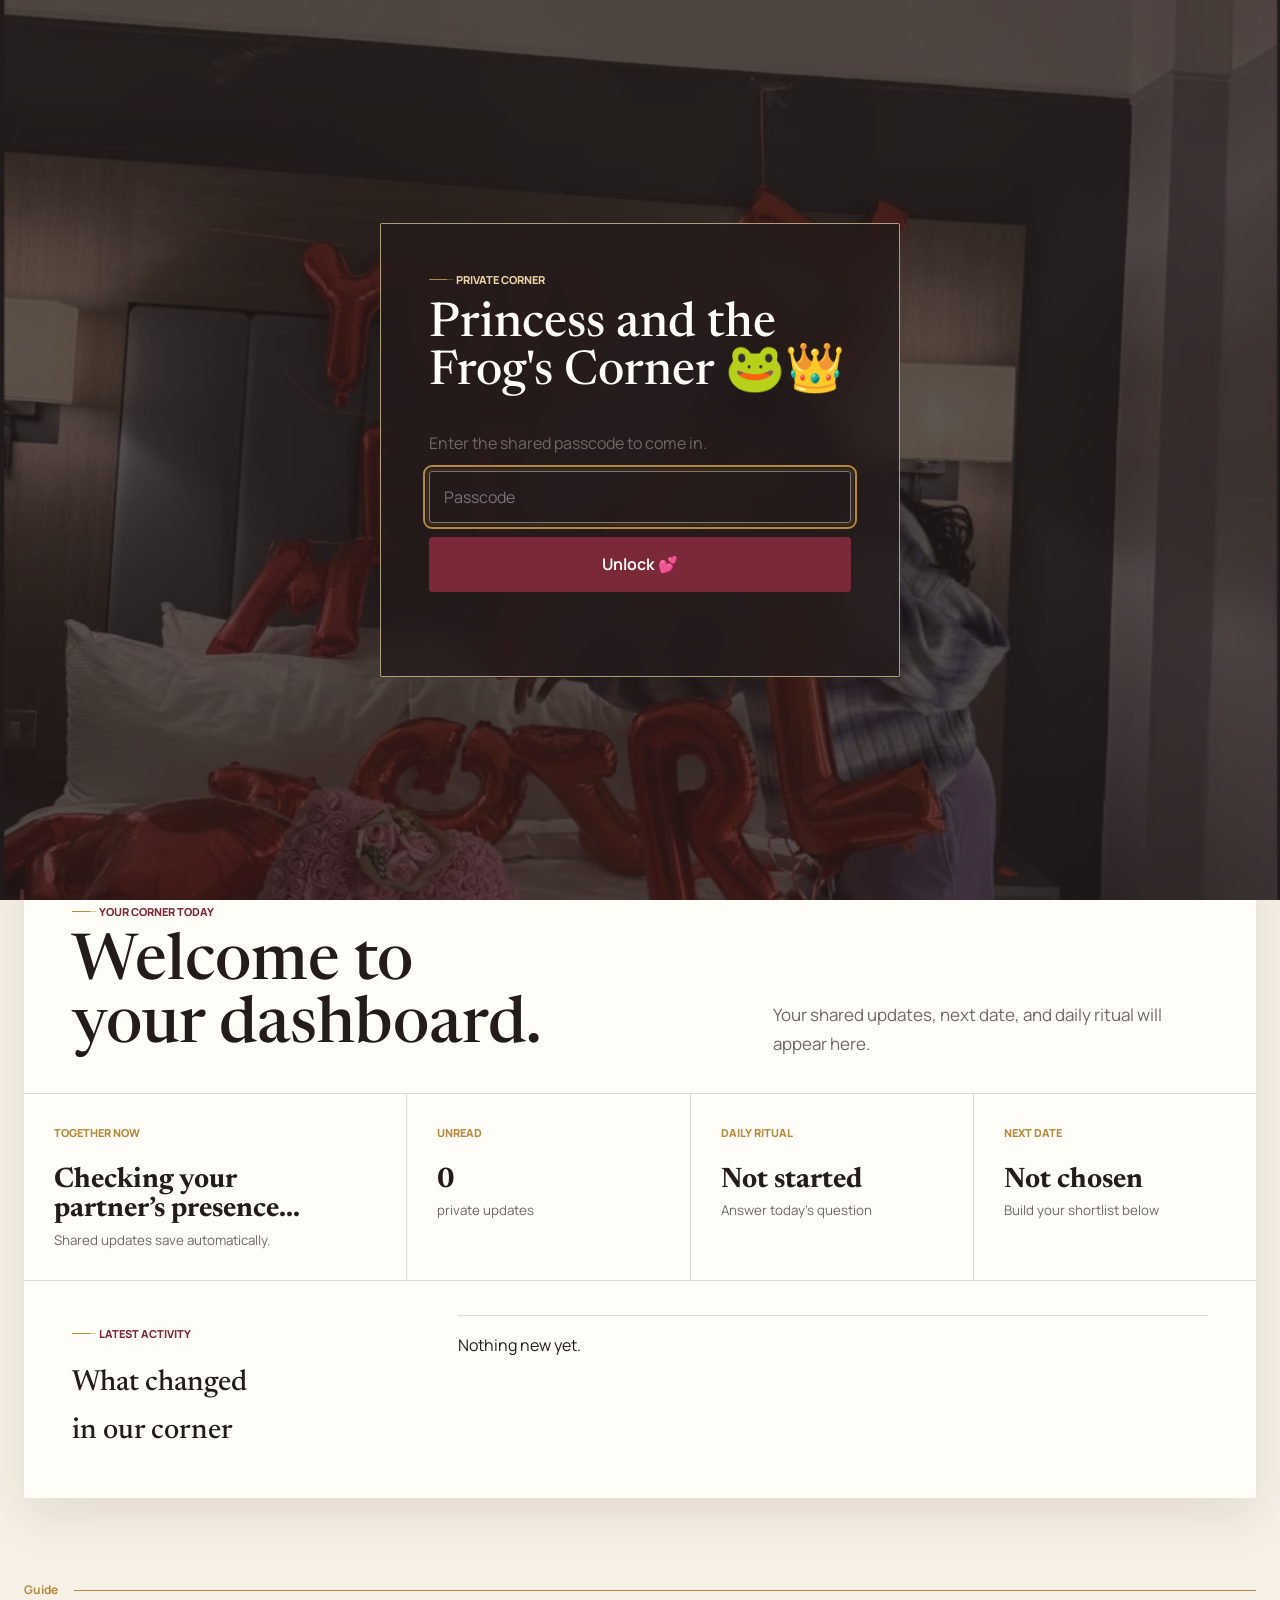
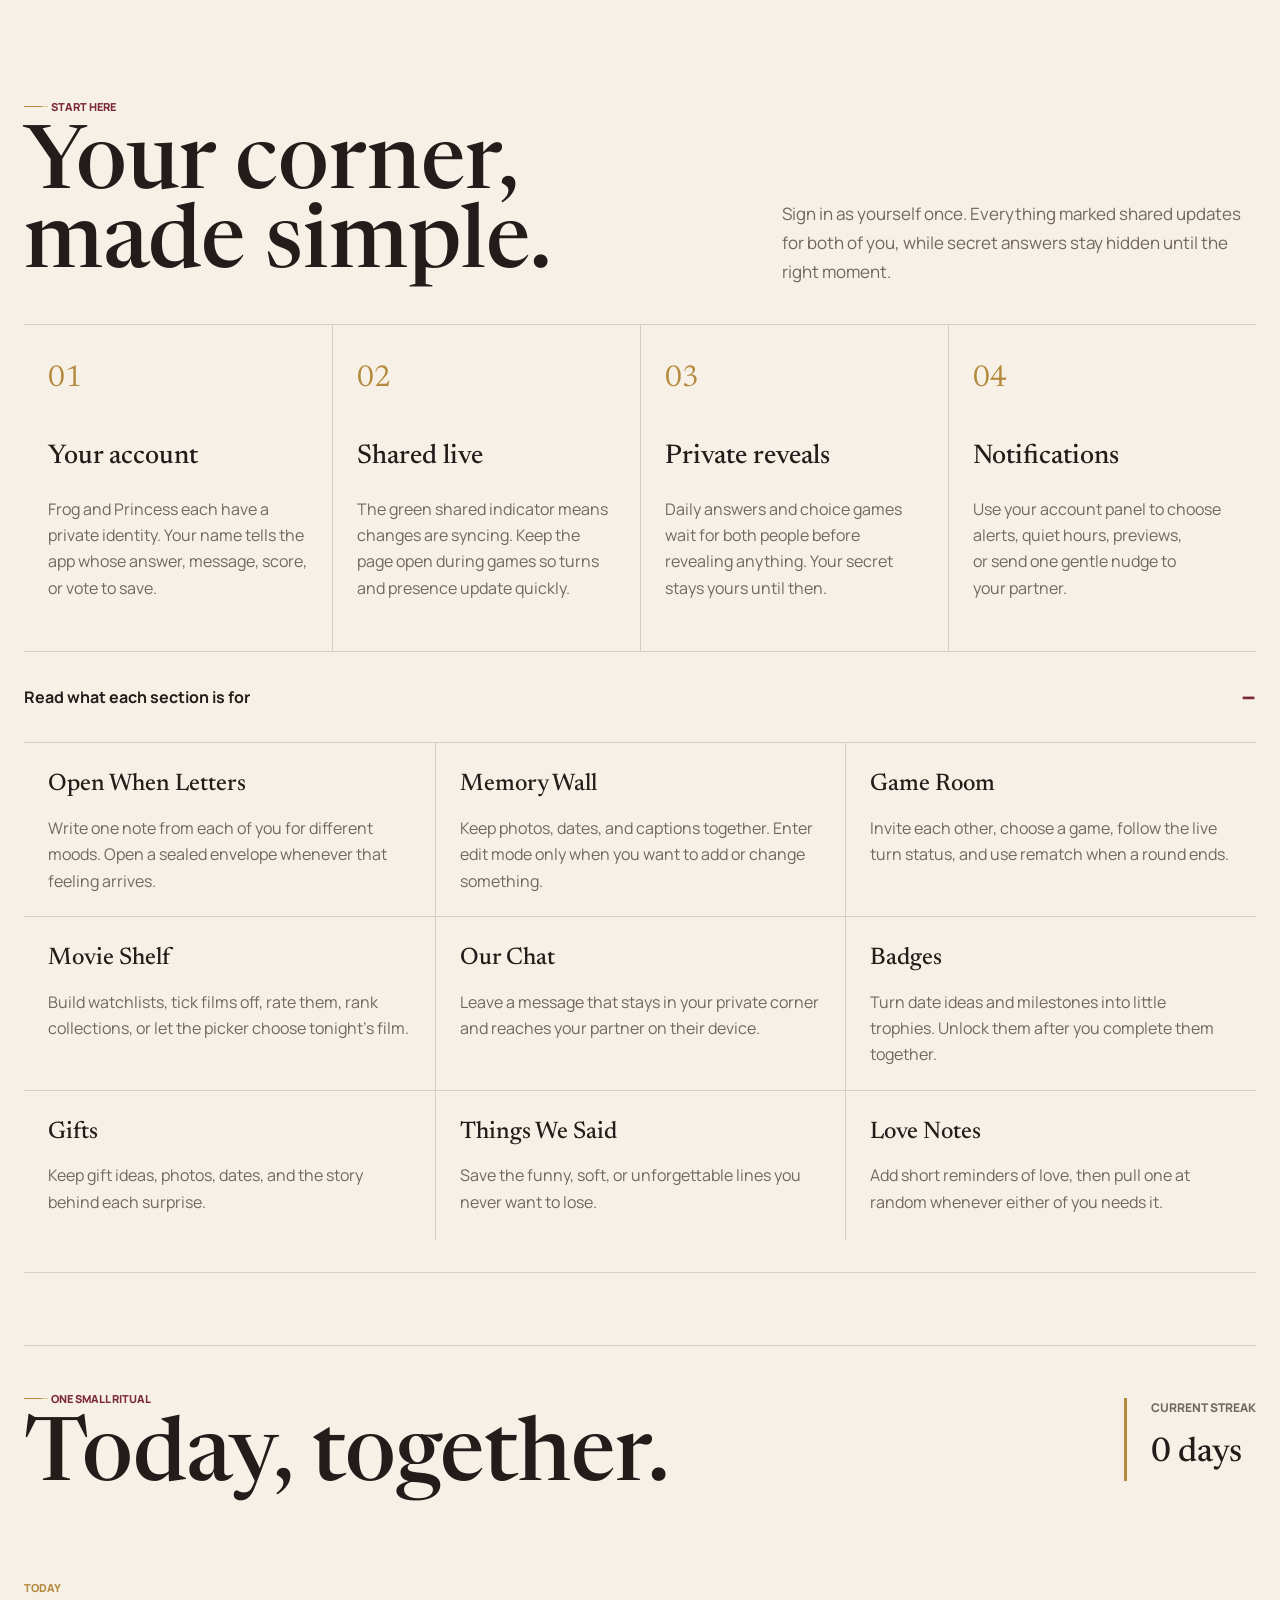
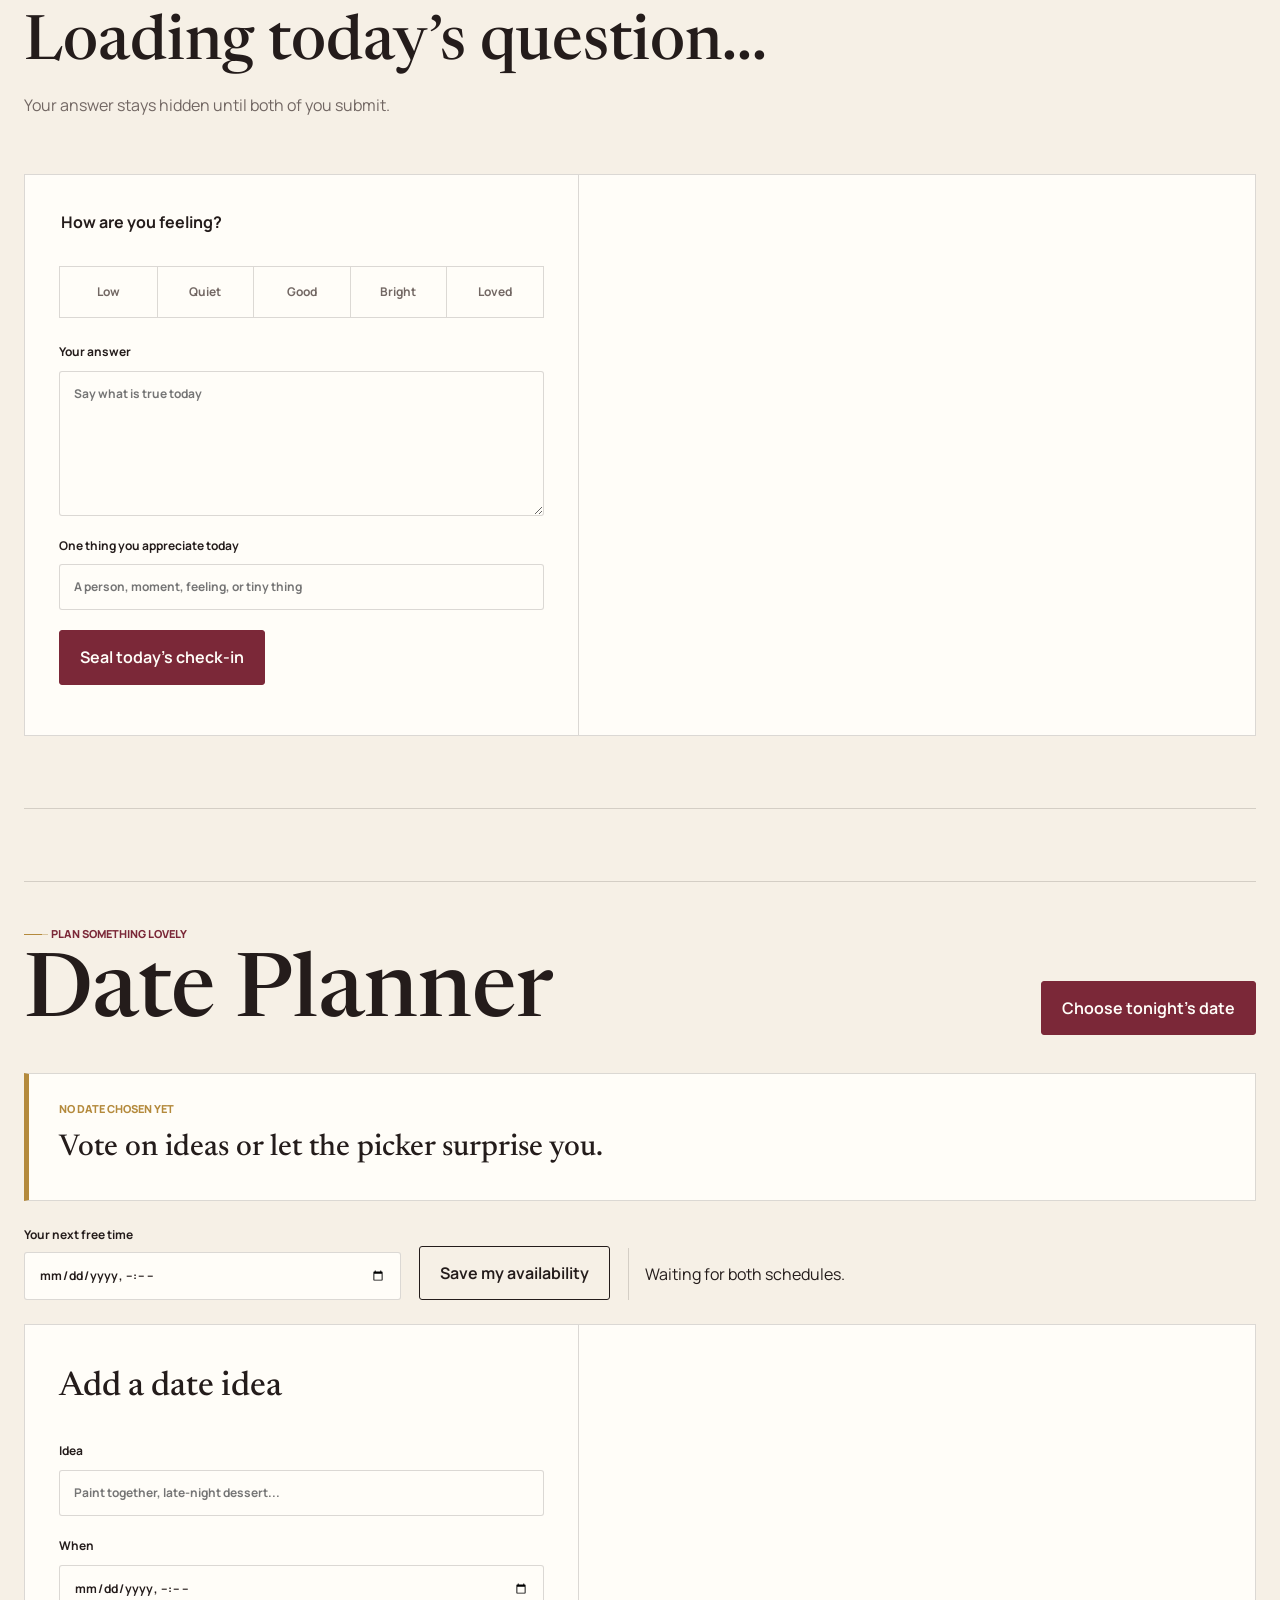
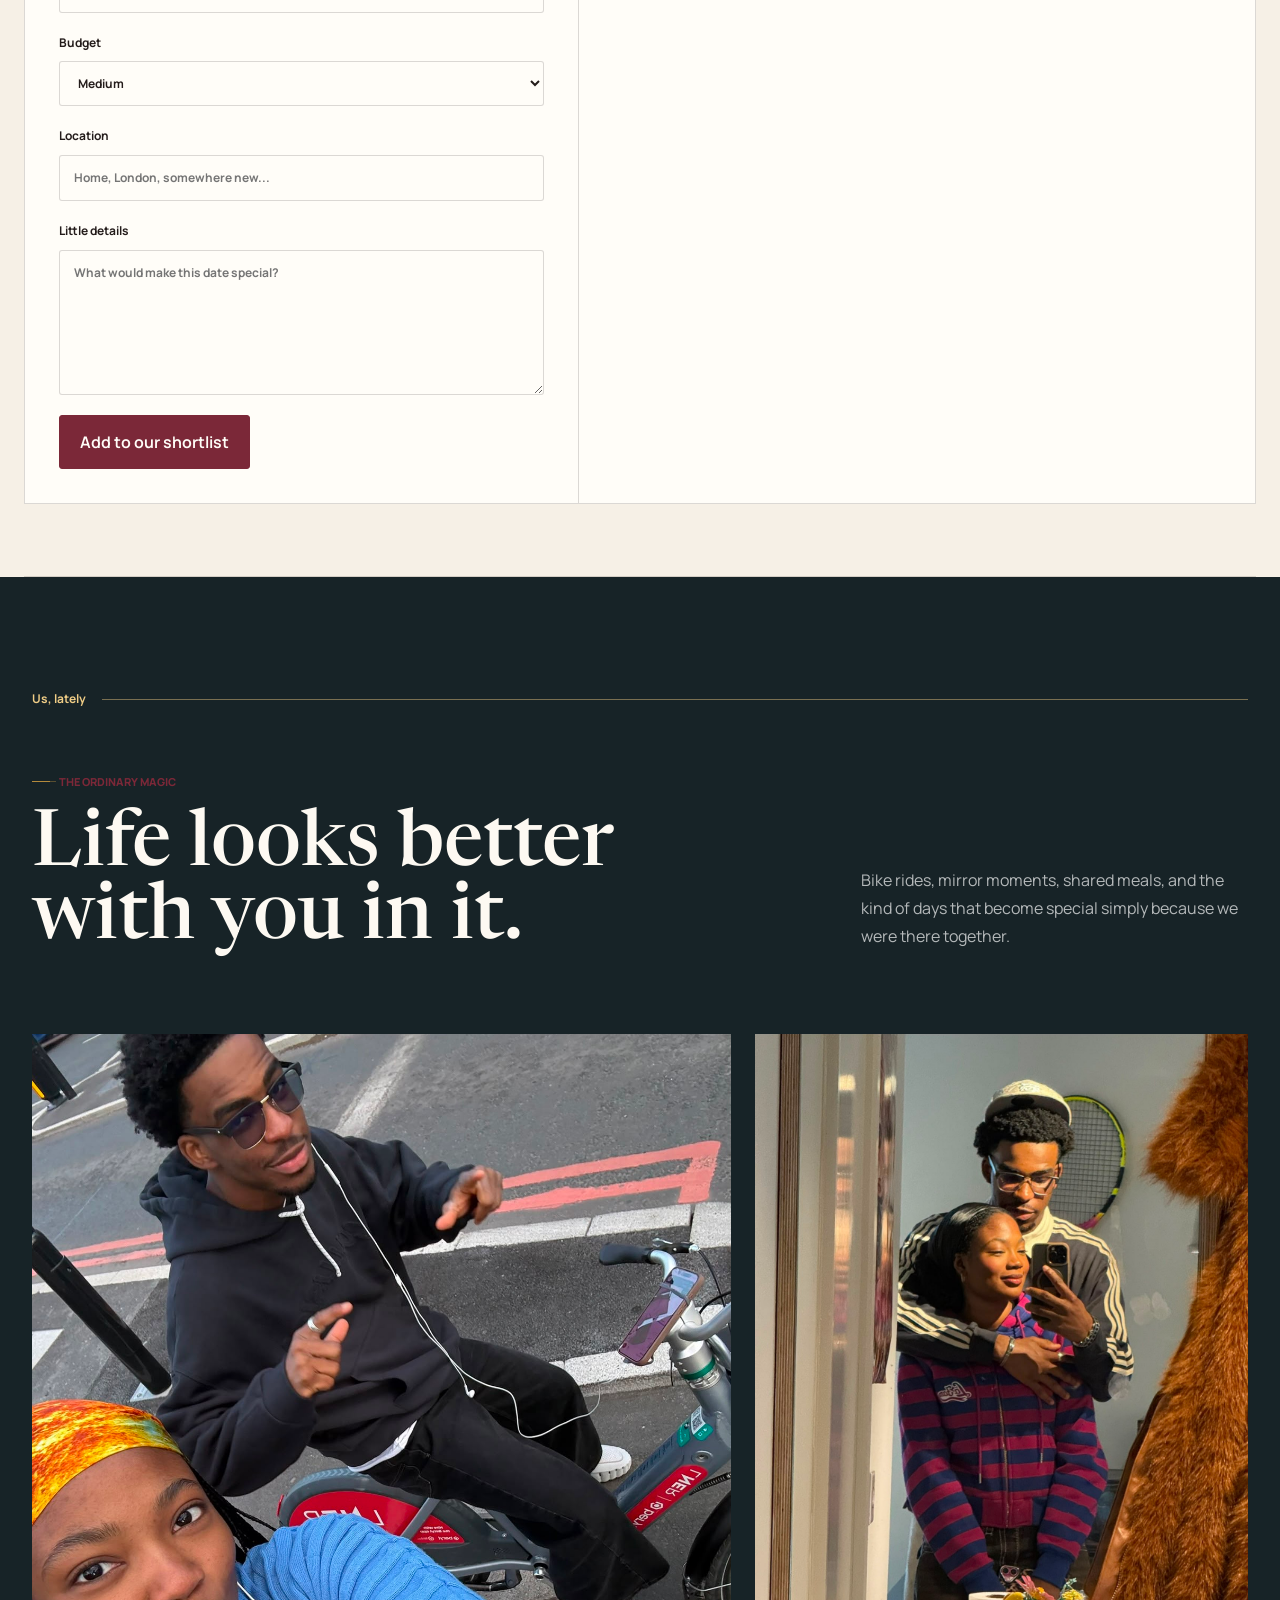
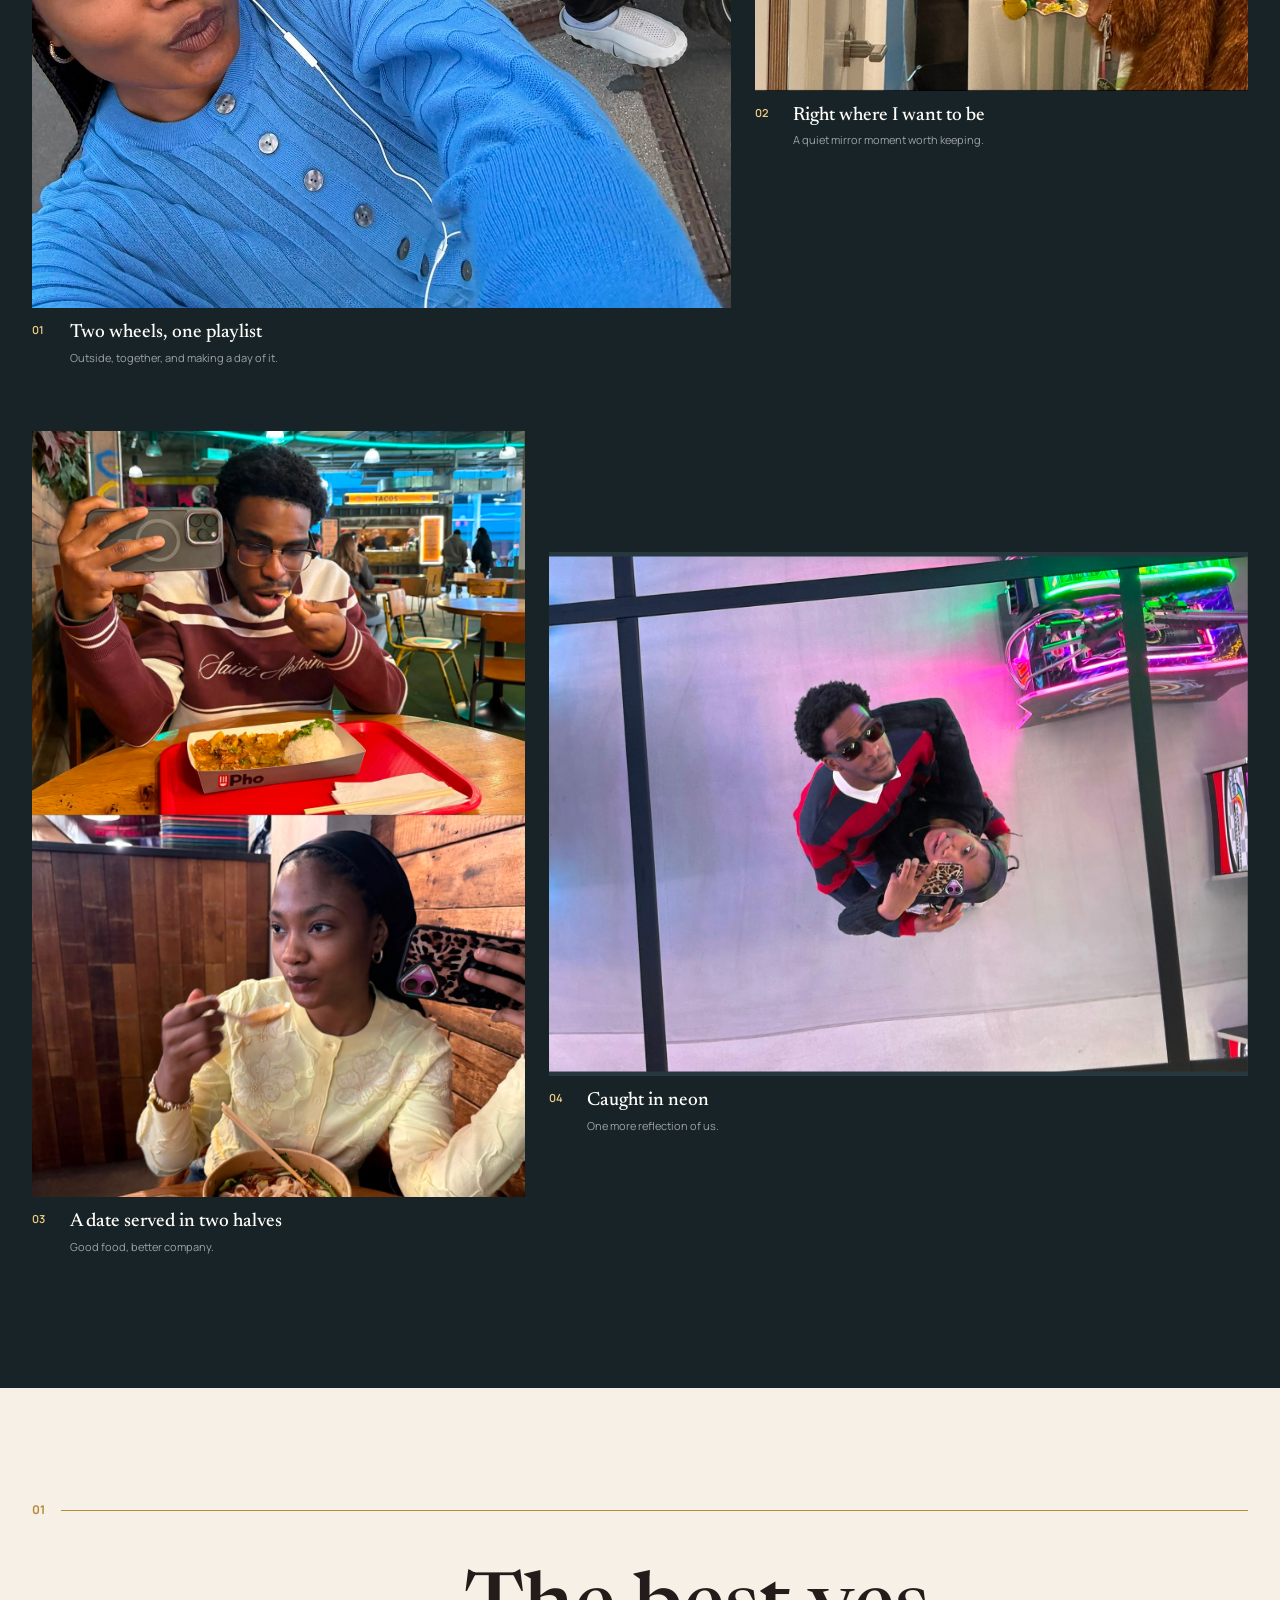
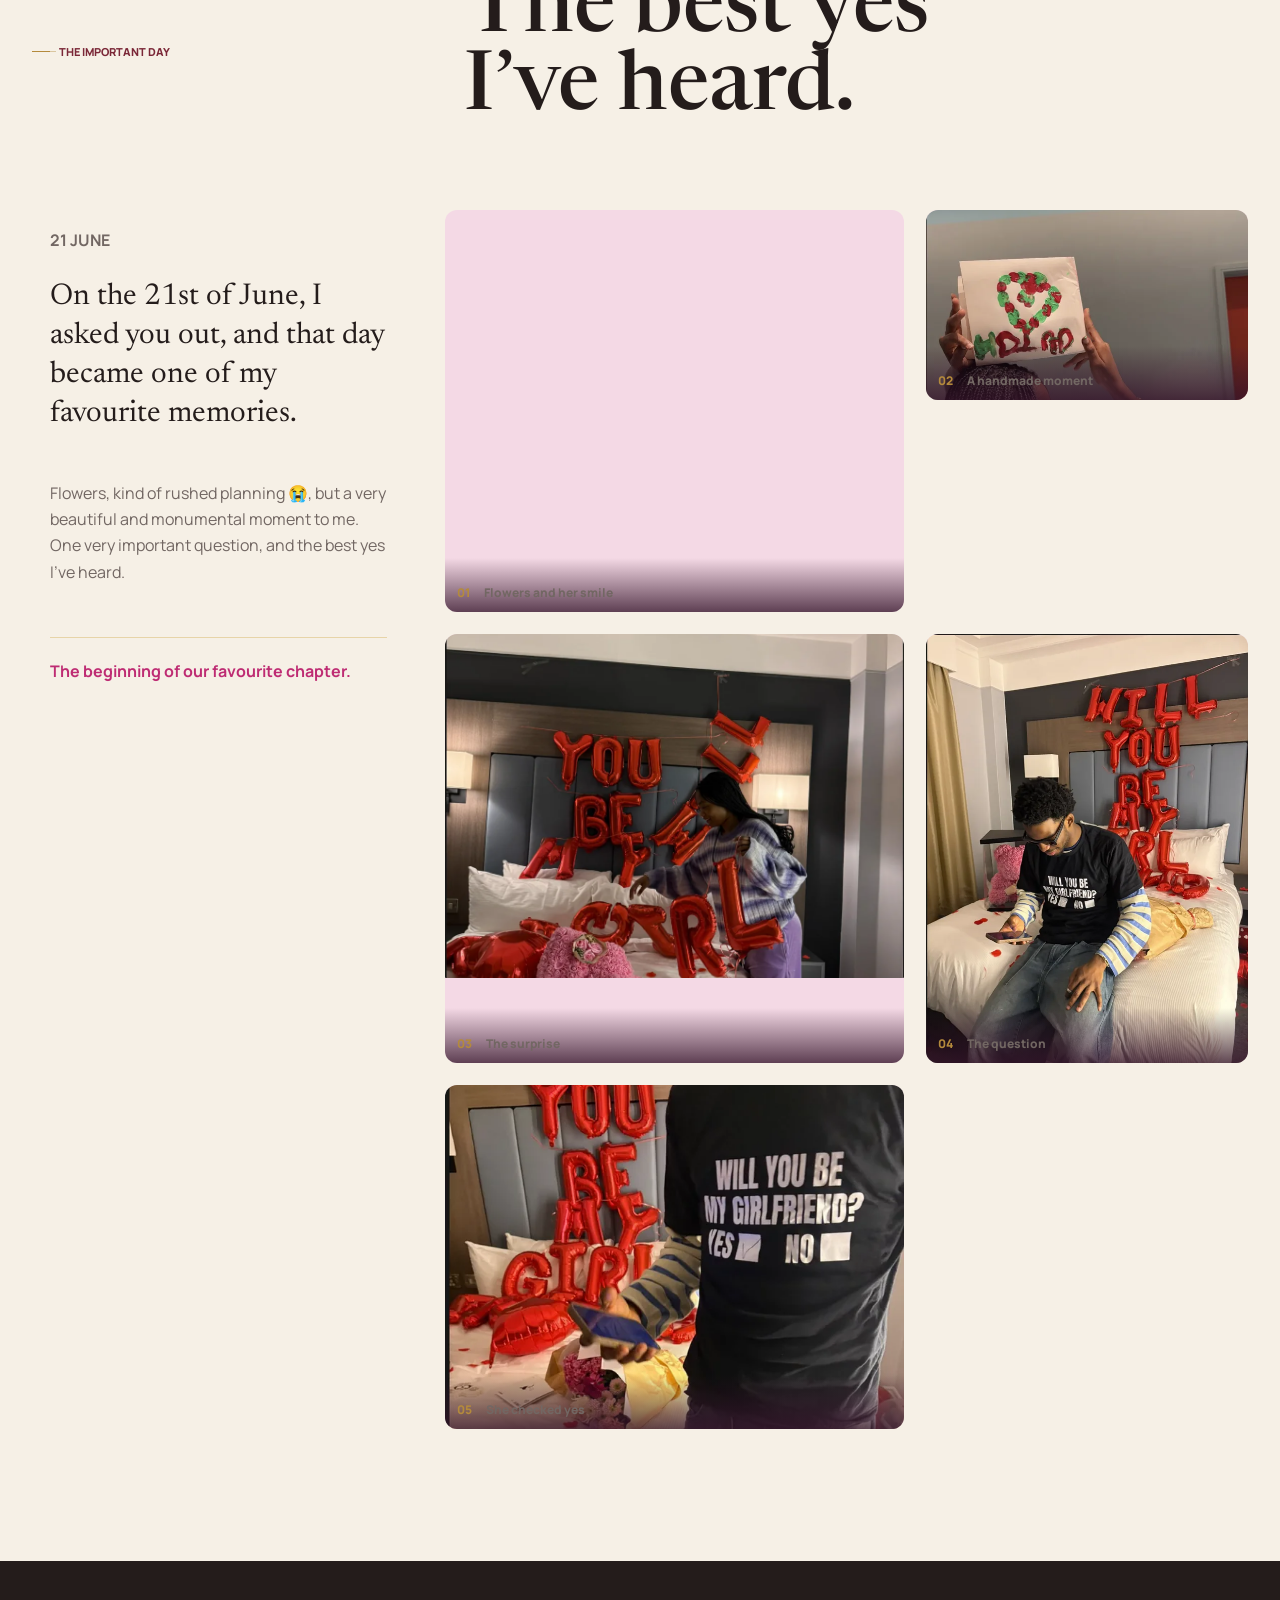
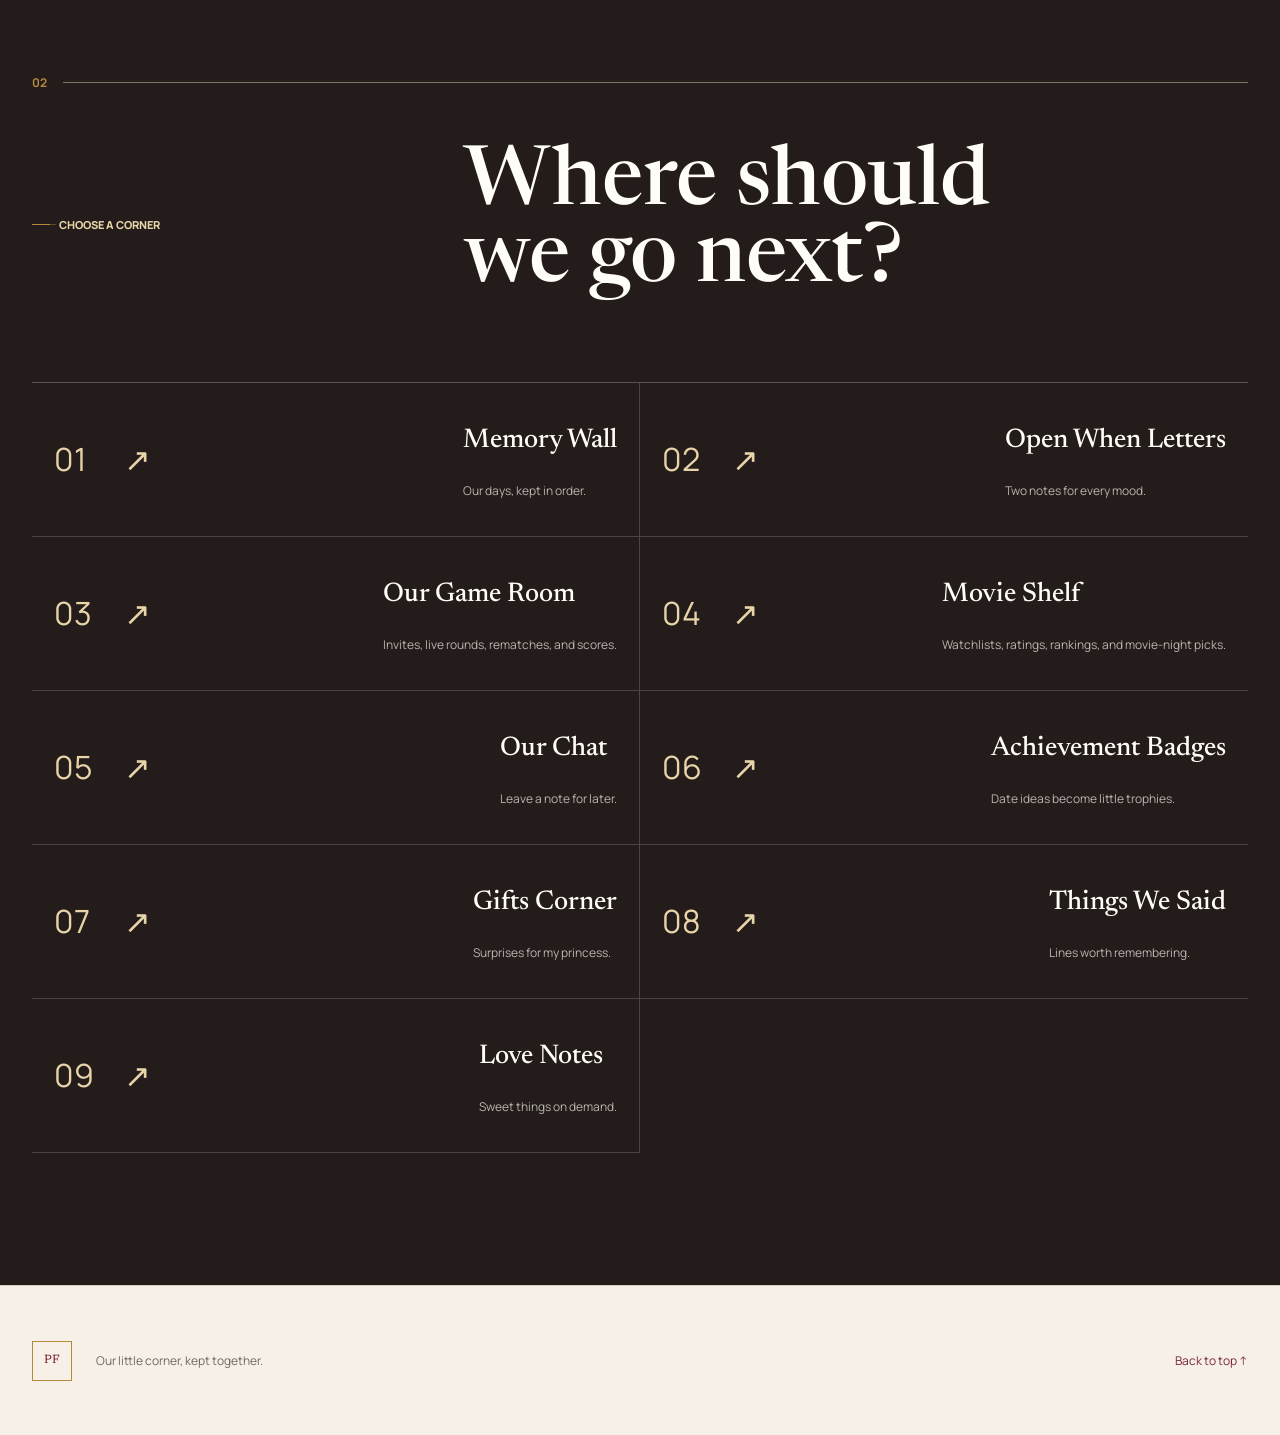
==== index.html @ 25185e92 "Add shared couple photo chapter" ====
<!DOCTYPE html>
<html lang="en">
<head>
  <meta charset="UTF-8">
  <meta name="viewport" content="width=device-width, initial-scale=1.0">
  <meta name="robots" content="noindex, nofollow, noarchive">
  <meta name="description" content="Princess and Frog's private corner for memories, letters, games, and the little things we keep.">
  <meta name="theme-color" content="#f6f0e6">
  <meta property="og:title" content="Princess + Frog | Our Little Corner">
  <meta property="og:description" content="Our private corner for memories, letters, games, and the little things we keep.">
  <meta property="og:type" content="website">
  <meta property="og:image" content="https://iso-derek.github.io/our-little-corner/images/og-cover.jpg">
  <meta property="og:url" content="https://iso-derek.github.io/our-little-corner/">
  <title>Princess + Frog | Our Little Corner</title>
  <link rel="icon" href="images/favicon.svg" type="image/svg+xml">
  <link rel="apple-touch-icon" href="images/apple-touch-icon.png">
  <link rel="manifest" href="site.webmanifest">
  <link rel="preconnect" href="https://fonts.googleapis.com">
  <link rel="preconnect" href="https://fonts.gstatic.com" crossorigin>
  <link href="https://fonts.googleapis.com/css2?family=Manrope:wght@400;500;600;700&amp;family=Newsreader:opsz,wght@6..72,400;6..72,500;6..72,600&amp;display=swap" rel="stylesheet">
  <link rel="stylesheet" href="style.css?v=20260824-5">
</head>
<body data-page="home">
  <header class="site-header">
    <a class="brand" href="index.html" aria-label="Princess and Frog home">
      <span class="brand-monogram" aria-hidden="true">PF</span>
      <span>Princess + Frog</span>
    </a>
    <button class="menu-toggle" type="button" aria-expanded="false" aria-controls="siteNav">
      <span></span><span></span><span></span><span class="sr-only">Open menu</span>
    </button>
    <nav class="nav" id="siteNav" aria-label="Main navigation">
      <a href="index.html">Home</a><a href="letters.html">Letters</a><a href="memories.html">Memories</a>
      <a href="game.html">Play</a><a href="movies.html">Movies</a><a href="messages.html">Chat</a><a href="badges.html">Badges</a>
      <a href="gifts.html">Gifts</a><a href="quotes.html">Things we said</a><a href="love.html">Love notes</a>
    </nav>
  </header>

  <main id="mainContent">
    <section class="home-hero" aria-labelledby="homeTitle">
      <picture class="home-hero-media">
        <source media="(max-width: 700px)" srcset="images/optimized/june21-flowers-640.webp">
        <img src="images/optimized/june21-flowers-1200.webp" alt="Princess holding flowers and a pink rose bear on 21 June" fetchpriority="high">
      </picture>
      <div class="home-hero-shade" aria-hidden="true"></div>
      <div class="home-hero-copy">
        <p class="eyebrow">Our private little fairytale</p>
        <h1 id="homeTitle">Princess <span>+</span> Frog</h1>
        <p class="hero-deck">Our little corner for memories, open when letters, games, badges, gifts, love notes, and all the tiny things that make us us.</p>
        <div class="hero-actions">
          <a class="btn light" href="#june21">Begin our story</a>
          <button class="text-action" type="button" data-random-love>Pull a love note <span aria-hidden="true">&rarr;</span></button>
        </div>
        <p class="random-output" id="homeRandomNote" aria-live="polite"></p>
      </div>
      <a class="hero-date" href="#june21" aria-label="Go to our 21 June story"><span>21</span><small>June</small></a>
    </section>

    <section class="personal-dashboard" id="personalDashboard" aria-labelledby="dashboardTitle">
      <div class="dashboard-intro">
        <div>
          <p class="eyebrow" id="dashboardEyebrow">Your corner today</p>
          <h2 id="dashboardTitle">Welcome to your dashboard.</h2>
        </div>
        <p id="dashboardGreeting">Your shared updates, next date, and daily ritual will appear here.</p>
      </div>
      <div class="dashboard-grid">
        <article class="dashboard-primary">
          <span class="dashboard-label">Together now</span>
          <strong id="dashboardPartner">Checking your partner&rsquo;s presence...</strong>
          <small id="dashboardPartnerDetail">Shared updates save automatically.</small>
        </article>
        <article><span class="dashboard-label">Unread</span><strong id="dashboardUnread">0</strong><small>private updates</small></article>
        <article><span class="dashboard-label">Daily ritual</span><strong id="dashboardRitual">Not started</strong><small id="dashboardRitualDetail">Answer today&rsquo;s question</small></article>
        <article><span class="dashboard-label">Next date</span><strong id="dashboardDate">Not chosen</strong><small id="dashboardDateDetail">Build your shortlist below</small></article>
      </div>
      <div class="dashboard-activity">
        <div><p class="eyebrow">Latest activity</p><h3>What changed in our corner</h3></div>
        <div id="dashboardActivity" class="dashboard-activity-list"><p>Nothing new yet.</p></div>
      </div>
    </section>

    <section class="home-guide" id="startHere" aria-labelledby="guideTitle">
      <div class="chapter-rule" aria-hidden="true"><span>Guide</span></div>
      <header class="home-guide-heading">
        <div><p class="eyebrow">Start here</p><h2 id="guideTitle">Your corner,<br>made simple.</h2></div>
        <p>Sign in as yourself once. Everything marked shared updates for both of you, while secret answers stay hidden until the right moment.</p>
      </header>
      <div class="mode-explainer" aria-label="How the app works">
        <article><span>01</span><h3>Your account</h3><p>Frog and Princess each have a private identity. Your name tells the app whose answer, message, score, or vote to save.</p></article>
        <article><span>02</span><h3>Shared live</h3><p>The green shared indicator means changes are syncing. Keep the page open during games so turns and presence update quickly.</p></article>
        <article><span>03</span><h3>Private reveals</h3><p>Daily answers and choice games wait for both people before revealing anything. Your secret stays yours until then.</p></article>
        <article><span>04</span><h3>Notifications</h3><p>Use your account panel to choose alerts, quiet hours, previews, or send one gentle nudge to your partner.</p></article>
      </div>
      <details class="corner-map" open>
        <summary>Read what each section is for</summary>
        <div class="corner-map-grid">
          <a href="letters.html"><strong>Open When Letters</strong><span>Write one note from each of you for different moods. Open a sealed envelope whenever that feeling arrives.</span></a>
          <a href="memories.html"><strong>Memory Wall</strong><span>Keep photos, dates, and captions together. Enter edit mode only when you want to add or change something.</span></a>
          <a href="game.html"><strong>Game Room</strong><span>Invite each other, choose a game, follow the live turn status, and use rematch when a round ends.</span></a>
          <a href="movies.html"><strong>Movie Shelf</strong><span>Build watchlists, tick films off, rate them, rank collections, or let the picker choose tonight&rsquo;s film.</span></a>
          <a href="messages.html"><strong>Our Chat</strong><span>Leave a message that stays in your private corner and reaches your partner on their device.</span></a>
          <a href="badges.html"><strong>Badges</strong><span>Turn date ideas and milestones into little trophies. Unlock them after you complete them together.</span></a>
          <a href="gifts.html"><strong>Gifts</strong><span>Keep gift ideas, photos, dates, and the story behind each surprise.</span></a>
          <a href="quotes.html"><strong>Things We Said</strong><span>Save the funny, soft, or unforgettable lines you never want to lose.</span></a>
          <a href="love.html"><strong>Love Notes</strong><span>Add short reminders of love, then pull one at random whenever either of you needs it.</span></a>
        </div>
      </details>
    </section>

    <section class="daily-ritual" id="dailyRitual" aria-labelledby="ritualTitle">
      <div class="ritual-heading">
        <div><p class="eyebrow">One small ritual</p><h2 id="ritualTitle">Today, together.</h2></div>
        <div class="ritual-streak"><span>Current streak</span><strong id="ritualStreak">0 days</strong></div>
      </div>
      <div class="ritual-question">
        <span id="ritualDate">Today</span>
        <h3 id="ritualQuestion">Loading today&rsquo;s question...</h3>
        <p>Your answer stays hidden until both of you submit.</p>
      </div>
      <div class="ritual-layout">
        <form id="ritualForm" class="ritual-form">
          <fieldset>
            <legend>How are you feeling?</legend>
            <div class="mood-picker">
              <label><input type="radio" name="mood" value="Low" required><span>Low</span></label>
              <label><input type="radio" name="mood" value="Quiet"><span>Quiet</span></label>
              <label><input type="radio" name="mood" value="Good"><span>Good</span></label>
              <label><input type="radio" name="mood" value="Bright"><span>Bright</span></label>
              <label><input type="radio" name="mood" value="Loved"><span>Loved</span></label>
            </div>
          </fieldset>
          <label>Your answer<textarea id="ritualAnswer" maxlength="500" rows="4" placeholder="Say what is true today" required></textarea></label>
          <label>One thing you appreciate today<input id="ritualGratitude" type="text" maxlength="180" placeholder="A person, moment, feeling, or tiny thing" required></label>
          <button class="btn primary" type="submit">Seal today&rsquo;s check-in</button>
          <p class="form-status" id="ritualFormStatus" aria-live="polite"></p>
        </form>
        <div class="ritual-reveal" id="ritualReveal" aria-live="polite"></div>
      </div>
    </section>

    <section class="date-planner" id="datePlanner" aria-labelledby="datePlannerTitle">
      <div class="planner-heading">
        <div><p class="eyebrow">Plan something lovely</p><h2 id="datePlannerTitle">Date Planner</h2></div>
        <button class="btn primary" id="chooseDateIdea" type="button">Choose tonight&rsquo;s date</button>
      </div>
      <div class="selected-date" id="selectedDateIdea" aria-live="polite"><span>No date chosen yet</span><strong>Vote on ideas or let the picker surprise you.</strong></div>
      <div class="availability-strip">
        <label>Your next free time<input id="dateAvailability" type="datetime-local"></label>
        <button class="btn" id="saveAvailability" type="button">Save my availability</button>
        <div id="availabilitySummary">Waiting for both schedules.</div>
      </div>
      <div class="planner-layout">
        <form class="date-idea-form" id="dateIdeaForm">
          <h3>Add a date idea</h3>
          <label>Idea<input id="dateIdeaTitle" type="text" maxlength="100" placeholder="Paint together, late-night dessert..." required></label>
          <div class="form-row">
            <label>When<input id="dateIdeaWhen" type="datetime-local"></label>
            <label>Budget<select id="dateIdeaBudget"><option value="Free">Free</option><option value="Low">Low</option><option value="Medium" selected>Medium</option><option value="Treat">A proper treat</option></select></label>
          </div>
          <label>Location<input id="dateIdeaLocation" type="text" maxlength="100" placeholder="Home, London, somewhere new..."></label>
          <label>Little details<textarea id="dateIdeaNotes" maxlength="300" rows="3" placeholder="What would make this date special?"></textarea></label>
          <button class="btn primary" type="submit">Add to our shortlist</button>
        </form>
        <div class="date-idea-list" id="dateIdeaList"></div>
      </div>
    </section>

    <section class="us-chapter" id="usLately" aria-labelledby="usLatelyTitle">
      <div class="us-chapter-inner">
        <div class="chapter-rule" aria-hidden="true"><span>Us, lately</span></div>
        <header class="us-chapter-heading">
          <div>
            <p class="eyebrow">The ordinary magic</p>
            <h2 id="usLatelyTitle">Life looks better<br>with you in it.</h2>
          </div>
          <p>Bike rides, mirror moments, shared meals, and the kind of days that become special simply because we were there together.</p>
        </header>
        <div class="us-gallery" aria-label="Recent photos of Frog and Princess">
          <figure class="us-photo us-photo-bike featured">
            <div class="us-photo-frame"><img decoding="async" src="images/us-bike.jpg" alt="Frog and Princess taking a selfie together beside their bikes" data-story-title="Two wheels, one playlist"></div>
            <figcaption><span>01</span><strong>Two wheels, one playlist</strong><small>Outside, together, and making a day of it.</small></figcaption>
          </figure>
          <figure class="us-photo us-photo-mirror">
            <div class="us-photo-frame"><img decoding="async" src="images/us-mirror.jpg" alt="Frog hugging Princess during a mirror selfie" data-story-title="Right where I want to be"></div>
            <figcaption><span>02</span><strong>Right where I want to be</strong><small>A quiet mirror moment worth keeping.</small></figcaption>
          </figure>
          <figure class="us-photo us-photo-food">
            <div class="us-photo-frame"><img decoding="async" src="images/us-food-date.jpg" alt="Frog and Princess enjoying a meal together" data-story-title="A date served in two halves"></div>
            <figcaption><span>03</span><strong>A date served in two halves</strong><small>Good food, better company.</small></figcaption>
          </figure>
          <figure class="us-photo us-photo-neon is-rotated">
            <div class="us-photo-frame"><img decoding="async" src="images/us-neon-mirror.jpg" alt="Frog and Princess taking a mirror selfie under neon lights" data-story-title="Caught in neon" data-rotate="90"></div>
            <figcaption><span>04</span><strong>Caught in neon</strong><small>One more reflection of us.</small></figcaption>
          </figure>
        </div>
      </div>
    </section>

    <section class="story-chapter" id="june21" aria-labelledby="juneTitle">
      <div class="chapter-rule" aria-hidden="true"><span>01</span></div>
      <header class="chapter-heading">
        <p class="eyebrow">The important day</p>
        <h2 id="juneTitle">The best yes<br>I&rsquo;ve heard.</h2>
      </header>
      <div class="june21-editorial">
        <div class="june21-copy">
          <p class="chapter-date">21 June</p>
          <p class="story-lede">On the 21st of June, I asked you out, and that day became one of my favourite memories.</p>
          <p>Flowers, kind of rushed planning 😭, but a very beautiful and monumental moment to me. One very important question, and the best yes I've heard.</p>
          <p class="june21-signoff">The beginning of our favourite chapter.</p>
        </div>
        <div class="june21-gallery" aria-label="Photos from 21 June">
          <figure class="june21-photo featured">
            <img loading="lazy" decoding="async" src="images/optimized/june21-flowers-1200.webp" srcset="images/optimized/june21-flowers-640.webp 640w, images/optimized/june21-flowers-1200.webp 1200w" sizes="(max-width: 760px) 92vw, 47vw" alt="Princess holding her flowers and pink rose bear" data-story-title="Flowers, the rose bear, and her smile">
            <figcaption><span>01</span> Flowers and her smile</figcaption>
          </figure>
          <figure class="june21-photo">
            <img loading="lazy" decoding="async" src="images/optimized/june21-painting-640.webp" srcset="images/optimized/june21-painting-640.webp 640w, images/optimized/june21-painting-1200.webp 1200w" sizes="(max-width: 760px) 44vw, 22vw" alt="Princess holding up a handmade heart painting" data-story-title="A handmade moment">
            <figcaption><span>02</span> A handmade moment</figcaption>
          </figure>
          <figure class="june21-photo wide">
            <img src="images/optimized/june21-surprise-1200.webp" srcset="images/optimized/june21-surprise-640.webp 640w, images/optimized/june21-surprise-1200.webp 1200w" sizes="(max-width: 760px) 92vw, 35vw" alt="Princess seeing the red balloon surprise" data-story-title="The surprise">
            <figcaption><span>03</span> The surprise</figcaption>
          </figure>
          <figure class="june21-photo">
            <img src="images/optimized/june21-question-640.webp" srcset="images/optimized/june21-question-640.webp 640w, images/optimized/june21-question-1200.webp 1200w" sizes="(max-width: 760px) 44vw, 22vw" alt="Frog wearing the will you be my girlfriend shirt" data-story-title="The question">
            <figcaption><span>04</span> The question</figcaption>
          </figure>
          <figure class="june21-photo wide">
            <img src="images/optimized/june21-yes-1200.webp" srcset="images/optimized/june21-yes-640.webp 640w, images/optimized/june21-yes-1200.webp 1200w" sizes="(max-width: 760px) 92vw, 35vw" alt="The girlfriend proposal shirt with yes checked" data-story-title="She checked yes">
            <figcaption><span>05</span> She checked yes</figcaption>
          </figure>
        </div>
      </div>
    </section>

    <section class="corner-directory" aria-labelledby="cornerTitle">
      <div class="chapter-rule" aria-hidden="true"><span>02</span></div>
      <header class="directory-heading">
        <p class="eyebrow">Choose a corner</p>
        <h2 id="cornerTitle">Where should<br>we go next?</h2>
      </header>
      <div class="feature-grid">
        <a class="feature-card feature-main" href="memories.html"><span class="feature-number">01</span><strong>Memory Wall</strong><small>Our days, kept in order.</small><span class="feature-arrow" aria-hidden="true">&nearr;</span></a>
        <a class="feature-card feature-main" href="letters.html"><span class="feature-number">02</span><strong>Open When Letters</strong><small>Two notes for every mood.</small><span class="feature-arrow" aria-hidden="true">&nearr;</span></a>
        <a class="feature-card" href="game.html"><span class="feature-number">03</span><strong>Our Game Room</strong><small>Invites, live rounds, rematches, and scores.</small><span class="feature-arrow" aria-hidden="true">&nearr;</span></a>
        <a class="feature-card" href="movies.html"><span class="feature-number">04</span><strong>Movie Shelf</strong><small>Watchlists, ratings, rankings, and movie-night picks.</small><span class="feature-arrow" aria-hidden="true">&nearr;</span></a>
        <a class="feature-card" href="messages.html"><span class="feature-number">05</span><strong>Our Chat</strong><small>Leave a note for later.</small><span class="feature-arrow" aria-hidden="true">&nearr;</span></a>
        <a class="feature-card" href="badges.html"><span class="feature-number">06</span><strong>Achievement Badges</strong><small>Date ideas become little trophies.</small><span class="feature-arrow" aria-hidden="true">&nearr;</span></a>
        <a class="feature-card" href="gifts.html"><span class="feature-number">07</span><strong>Gifts Corner</strong><small>Surprises for my princess.</small><span class="feature-arrow" aria-hidden="true">&nearr;</span></a>
        <a class="feature-card" href="quotes.html"><span class="feature-number">08</span><strong>Things We Said</strong><small>Lines worth remembering.</small><span class="feature-arrow" aria-hidden="true">&nearr;</span></a>
        <a class="feature-card" href="love.html"><span class="feature-number">09</span><strong>Love Notes</strong><small>Sweet things on demand.</small><span class="feature-arrow" aria-hidden="true">&nearr;</span></a>
      </div>
    </section>
  </main>

  <div class="lightbox" id="lightbox" role="dialog" aria-modal="true" aria-label="Photo viewer" aria-hidden="true">
    <button class="lightbox-close" type="button" aria-label="Close photo viewer">&times;</button>
    <button class="lightbox-nav lightbox-prev" type="button" aria-label="Previous photo">&larr;</button>
    <figure><img src="" alt=""><figcaption><p></p><span class="lightbox-count"></span></figcaption></figure>
    <button class="lightbox-nav lightbox-next" type="button" aria-label="Next photo">&rarr;</button>
  </div>
  <div class="toast" id="toast" role="status" aria-live="polite"></div>
  <script src="https://cdn.jsdelivr.net/npm/@supabase/supabase-js@2"></script>
  <script src="supabase-config.js?v=20260824-1"></script>
  <script src="auth.js?v=20260824-2"></script>
  <script src="script.js?v=20260824-5"></script>
  <script src="app-enhancements.js?v=20260824-4"></script>
  <script src="games-plus.js?v=20260824-4"></script>
  <script src="couple-hub.js?v=20260824-4"></script>
</body>
</html>
---- style.css ----
:root {
  --rose: #f56fa9;
  --rose-dark: #be2c73;
  --blush: #fff1f7;
  --lily: #d9f7de;
  --mint: #79c98a;
  --gold: #ffd66e;
  --ink: #44223a;
  --muted: #7c6072;
  --card: rgba(255, 255, 255, 0.72);
  --shadow: 0 18px 44px rgba(190, 44, 115, 0.16);
}

/* Shared life hub: dashboard, rituals, planning, movies, and game-night tools */
.personal-dashboard,
.home-guide,
.daily-ritual,
.date-planner {
  width: min(var(--content), calc(100% - 48px));
  margin: 72px auto 0;
}

.personal-dashboard {
  border-top: 5px solid var(--burgundy);
  background: var(--paper-light);
  box-shadow: var(--shadow);
}

body[data-identity="princess"] .personal-dashboard {
  border-top-color: #cf4e8a;
  box-shadow: 0 20px 50px rgba(159, 53, 105, 0.16);
}

body[data-identity="frog"] .personal-dashboard {
  border-top-color: #287b75;
  box-shadow: 0 20px 50px rgba(22, 79, 92, 0.15);
}

.dashboard-intro,
.home-guide-heading,
.ritual-heading,
.planner-heading {
  display: grid;
  grid-template-columns: minmax(0, 1.2fr) minmax(280px, 0.8fr);
  gap: 48px;
  align-items: end;
}

.dashboard-intro {
  padding: 44px 48px 34px;
}

.dashboard-intro h2,
.home-guide-heading h2,
.ritual-heading h2,
.planner-heading h2,
.movie-intro h1,
.movie-collection h2 {
  margin: 0;
  font-family: var(--serif);
  font-weight: 500;
}

.dashboard-intro h2 {
  font-size: clamp(38px, 5vw, 68px);
  line-height: 0.98;
}

.dashboard-intro > p,
.home-guide-heading > p {
  margin: 0;
  color: var(--muted);
  font-size: 17px;
  line-height: 1.7;
}

.dashboard-grid {
  display: grid;
  grid-template-columns: 1.35fr repeat(3, minmax(0, 1fr));
  border-top: 1px solid var(--hairline);
  border-bottom: 1px solid var(--hairline);
}

.dashboard-grid article {
  min-width: 0;
  min-height: 154px;
  padding: 30px;
}

.dashboard-grid article + article {
  border-left: 1px solid var(--hairline);
}

.dashboard-grid strong,
.dashboard-grid small,
.dashboard-label {
  display: block;
}

.dashboard-label {
  margin-bottom: 24px;
  color: var(--gold);
  font-size: 11px;
  font-weight: 800;
  text-transform: uppercase;
}

.dashboard-grid strong {
  margin-bottom: 6px;
  font-family: var(--serif);
  font-size: clamp(23px, 2.2vw, 34px);
  line-height: 1.05;
  overflow-wrap: anywhere;
}

.dashboard-grid small {
  color: var(--muted);
  line-height: 1.45;
}

.dashboard-activity {
  display: grid;
  grid-template-columns: minmax(220px, 0.45fr) minmax(0, 1fr);
  gap: 48px;
  padding: 34px 48px 42px;
}

.dashboard-activity h3 {
  margin: 5px 0 0;
  font-family: var(--serif);
  font-size: 29px;
  font-weight: 500;
}

.dashboard-activity-list {
  border-top: 1px solid var(--hairline);
}

.dashboard-activity-list article {
  display: grid;
  grid-template-columns: 86px minmax(0, 1fr) auto;
  gap: 16px;
  padding: 13px 0;
  border-bottom: 1px solid var(--hairline);
}

.dashboard-activity-list span,
.dashboard-activity-list time {
  color: var(--muted);
  font-size: 12px;
}

.home-guide {
  padding-top: 10px;
}

.home-guide-heading,
.ritual-heading,
.planner-heading {
  padding: 34px 0 38px;
}

.home-guide-heading h2,
.ritual-heading h2,
.planner-heading h2 {
  font-size: clamp(48px, 7vw, 88px);
  line-height: 0.9;
}

.mode-explainer {
  display: grid;
  grid-template-columns: repeat(4, minmax(0, 1fr));
  border-top: 1px solid var(--hairline);
  border-bottom: 1px solid var(--hairline);
}

.mode-explainer article {
  min-width: 0;
  padding: 30px 24px 34px;
}

.mode-explainer article + article {
  border-left: 1px solid var(--hairline);
}

.mode-explainer article > span {
  color: var(--gold);
  font-family: var(--serif);
  font-size: 30px;
}

.mode-explainer h3 {
  margin: 30px 0 10px;
  font-family: var(--serif);
  font-size: 27px;
  font-weight: 500;
}

.mode-explainer p,
.corner-map-grid span,
.section-guide-body,
.ritual-question p,
.date-idea p {
  color: var(--muted);
  line-height: 1.65;
}

.corner-map {
  border-bottom: 1px solid var(--hairline);
}

.corner-map summary {
  display: flex;
  align-items: center;
  justify-content: space-between;
  padding: 22px 0;
  cursor: pointer;
  font-weight: 700;
}

.corner-map summary::after {
  content: "+";
  color: var(--burgundy);
  font-size: 28px;
}

.corner-map[open] summary::after {
  content: "−";
}

.corner-map-grid {
  display: grid;
  grid-template-columns: repeat(3, minmax(0, 1fr));
  gap: 0;
  padding-bottom: 32px;
}

.corner-map-grid a {
  min-height: 150px;
  padding: 22px 24px;
  border-top: 1px solid var(--hairline);
  transition: color 160ms ease, background 160ms ease;
}

.corner-map-grid a:not(:nth-child(3n + 1)) {
  border-left: 1px solid var(--hairline);
}

.corner-map-grid a:hover {
  color: var(--burgundy);
  background: color-mix(in srgb, var(--gold-light) 28%, transparent);
}

.corner-map-grid strong,
.corner-map-grid span {
  display: block;
}

.corner-map-grid strong {
  margin-bottom: 10px;
  font-family: var(--serif);
  font-size: 24px;
  font-weight: 500;
}

.section-guide {
  width: min(var(--content), calc(100% - 48px));
  margin: 0 auto 34px;
  border: 1px solid var(--hairline);
  background: var(--paper-light);
}

.section-guide summary {
  display: grid;
  grid-template-columns: 40px minmax(0, 1fr) auto;
  gap: 16px;
  align-items: center;
  padding: 18px 22px;
  cursor: pointer;
  list-style: none;
}

.section-guide summary::-webkit-details-marker {
  display: none;
}

.guide-mark {
  display: grid;
  width: 34px;
  height: 34px;
  place-items: center;
  border: 1px solid var(--burgundy);
  color: var(--burgundy);
  font-family: var(--serif);
  font-size: 20px;
}

.section-guide summary strong,
.section-guide summary small {
  display: block;
}

.section-guide summary small {
  margin-top: 3px;
  color: var(--muted);
  font-weight: 400;
}

.guide-open-label {
  color: var(--burgundy);
  font-size: 12px;
  font-weight: 800;
  text-transform: uppercase;
}

.section-guide-body {
  display: grid;
  grid-template-columns: minmax(0, 1fr) minmax(260px, 0.5fr);
  gap: 44px;
  padding: 24px 32px 30px 78px;
  border-top: 1px solid var(--hairline);
}

.section-guide-body ol,
.section-guide-body p {
  margin: 0;
}

.section-guide-body li + li {
  margin-top: 8px;
}

.daily-ritual,
.date-planner {
  padding: 0 0 72px;
  border-top: 1px solid var(--hairline);
  border-bottom: 1px solid var(--hairline);
}

.ritual-streak {
  align-self: center;
  justify-self: end;
  padding-left: 24px;
  border-left: 3px solid var(--gold);
}

.ritual-streak span,
.ritual-streak strong {
  display: block;
}

.ritual-streak span {
  color: var(--muted);
  font-size: 12px;
  font-weight: 800;
  text-transform: uppercase;
}

.ritual-streak strong {
  margin-top: 8px;
  font-family: var(--serif);
  font-size: 34px;
  font-weight: 500;
}

.ritual-question {
  max-width: 950px;
  padding: 36px 0 40px;
}

.ritual-question > span,
.selected-date > span,
.movie-pick > span,
.ritual-reveal-heading span {
  color: var(--gold);
  font-size: 11px;
  font-weight: 800;
  text-transform: uppercase;
}

.ritual-question h3 {
  margin: 12px 0;
  font-family: var(--serif);
  font-size: clamp(36px, 5vw, 62px);
  font-weight: 500;
  line-height: 1.04;
}

.ritual-layout,
.planner-layout {
  display: grid;
  grid-template-columns: minmax(0, 0.9fr) minmax(0, 1.1fr);
  gap: 0;
  border: 1px solid var(--hairline);
  background: var(--paper-light);
}

.ritual-form,
.date-idea-form,
.ritual-reveal,
.date-idea-list {
  min-width: 0;
  padding: 34px;
}

.ritual-form,
.date-idea-form {
  border-right: 1px solid var(--hairline);
}

.ritual-form fieldset {
  margin: 0 0 24px;
  padding: 0;
  border: 0;
}

.ritual-form legend,
.ritual-form > label,
.date-idea-form > label,
.date-idea-form .form-row label {
  display: grid;
  gap: 9px;
  margin-bottom: 20px;
  font-weight: 700;
}

.mood-picker {
  display: grid;
  grid-template-columns: repeat(5, minmax(0, 1fr));
  margin-top: 10px;
  border: 1px solid var(--hairline);
}

.mood-picker label {
  min-width: 0;
}

.mood-picker label + label {
  border-left: 1px solid var(--hairline);
}

.mood-picker input {
  position: absolute;
  width: 1px;
  height: 1px;
  overflow: hidden;
  opacity: 0;
  clip: rect(0 0 0 0);
}

.mood-picker span {
  display: grid;
  min-height: 50px;
  padding: 8px 4px;
  place-items: center;
  cursor: pointer;
  color: var(--muted);
  font-size: 12px;
}

.mood-picker input:checked + span {
  color: var(--paper-light);
  background: var(--burgundy);
}

.ritual-reveal {
  display: grid;
  align-content: center;
  min-height: 420px;
}

.ritual-reveal.is-waiting > div {
  max-width: 460px;
}

.ritual-reveal.is-waiting strong,
.ritual-reveal-heading strong {
  display: block;
  margin: 10px 0;
  font-family: var(--serif);
  font-size: 36px;
  font-weight: 500;
}

.ritual-reveal article {
  padding: 22px 0;
  border-top: 1px solid var(--hairline);
}

.ritual-reveal article p {
  margin: 8px 0;
  font-family: var(--serif);
  font-size: 25px;
  line-height: 1.3;
}

.ritual-reveal article small {
  color: var(--muted);
}

.planner-heading .btn {
  justify-self: end;
}

.selected-date {
  display: grid;
  gap: 6px;
  padding: 26px 30px;
  border: 1px solid var(--hairline);
  border-left: 5px solid var(--gold);
  background: var(--paper-light);
}

.selected-date strong,
.movie-pick strong {
  font-family: var(--serif);
  font-size: 30px;
  font-weight: 500;
}

.selected-date small,
.movie-pick small {
  color: var(--muted);
}

.availability-strip {
  display: grid;
  grid-template-columns: minmax(220px, 0.6fr) auto minmax(300px, 1fr);
  gap: 18px;
  align-items: end;
  padding: 24px 0;
}

.availability-strip > label {
  display: grid;
  gap: 8px;
  font-weight: 700;
}

#availabilitySummary {
  display: grid;
  grid-template-columns: auto minmax(0, 1fr);
  gap: 5px 12px;
  padding: 13px 16px;
  border-left: 1px solid var(--hairline);
}

#availabilitySummary span {
  color: var(--muted);
  font-size: 12px;
}

.date-idea-form h3 {
  margin: 0 0 26px;
  font-family: var(--serif);
  font-size: 34px;
  font-weight: 500;
}

.date-idea-list {
  display: grid;
  align-content: start;
  grid-template-columns: repeat(2, minmax(0, 1fr));
  gap: 18px;
}

.date-idea {
  min-width: 0;
  padding: 22px;
  border: 1px solid var(--hairline);
}

.date-idea.is-done {
  opacity: 0.62;
}

.date-idea-top,
.date-idea-actions {
  display: flex;
  gap: 12px;
  align-items: center;
  justify-content: space-between;
}

.date-idea-top {
  color: var(--gold);
  font-size: 11px;
  font-weight: 800;
  text-transform: uppercase;
}

.date-idea h3 {
  margin: 24px 0 8px;
  font-family: var(--serif);
  font-size: 28px;
  font-weight: 500;
}

.date-idea small {
  color: var(--muted);
}

.date-idea-actions {
  margin-top: 20px;
  padding-top: 14px;
  border-top: 1px solid var(--hairline);
}

.date-idea-actions .text-action {
  color: var(--muted);
}

.date-idea-actions .is-voted {
  color: var(--burgundy);
  font-weight: 800;
}

.planner-empty {
  grid-column: 1 / -1;
  padding: 46px 10px;
  text-align: center;
}

.planner-empty strong,
.planner-empty span {
  display: block;
  font-family: var(--serif);
  font-size: 30px;
  font-weight: 500;
}

.movie-page {
  width: min(var(--content), calc(100% - 48px));
  margin: 0 auto;
}

.movie-intro {
  display: grid;
  grid-template-columns: minmax(0, 0.9fr) minmax(320px, 0.6fr);
  gap: 70px;
  align-items: end;
}

.movie-intro h1 {
  font-size: clamp(68px, 10vw, 142px);
  line-height: 0.78;
}

.movie-intro-copy {
  display: grid;
  gap: 24px;
  padding-bottom: 8px;
}

.movie-intro-copy p {
  margin: 0;
  color: var(--muted);
  font-size: 19px;
  line-height: 1.65;
}

.movie-control-room {
  margin-top: 50px;
  border-top: 1px solid var(--hairline);
  border-bottom: 1px solid var(--hairline);
}

.movie-stats,
.movie-actions {
  display: flex;
  gap: 28px;
  align-items: center;
  justify-content: space-between;
}

.movie-stats {
  padding: 22px 0;
}

.movie-stats span {
  color: var(--muted);
}

.movie-stats strong {
  margin-right: 5px;
  color: var(--ink);
  font-family: var(--serif);
  font-size: 30px;
  font-weight: 500;
}

.movie-actions {
  padding: 20px 0;
  border-top: 1px solid var(--hairline);
}

.segmented-control {
  display: inline-grid;
  grid-template-columns: repeat(3, 1fr);
  border: 1px solid var(--hairline);
}

.segmented-control button,
.timer-actions button {
  min-height: 42px;
  padding: 8px 17px;
  border: 0;
  color: var(--muted);
  background: transparent;
  cursor: pointer;
}

.segmented-control button + button,
.timer-actions button + button {
  border-left: 1px solid var(--hairline);
}

.segmented-control button.active {
  color: var(--paper-light);
  background: var(--burgundy);
}

.movie-pick {
  display: grid;
  gap: 5px;
  padding: 24px 0;
  border-top: 1px solid var(--hairline);
}

.movie-composer {
  margin: 28px 0;
}

.movie-collections {
  display: grid;
  gap: 56px;
  padding: 54px 0 30px;
}

.movie-collection > header {
  display: flex;
  align-items: end;
  justify-content: space-between;
  padding-bottom: 20px;
  border-bottom: 2px solid var(--ink);
}

.movie-collection h2 {
  font-size: clamp(36px, 5vw, 60px);
  line-height: 1;
}

.movie-collection > header > span {
  color: var(--muted);
  font-size: 13px;
}

.movie-rating-key {
  display: flex;
  align-items: center;
  gap: 10px;
  width: 100%;
  padding-top: 18px;
  border-top: 1px solid var(--hairline);
}

.movie-rating-key > span {
  display: inline-flex;
  align-items: center;
  gap: 8px;
  min-height: 36px;
  padding: 0 12px 0 7px;
  border: 1px solid var(--hairline);
  font-size: 12px;
}

.movie-rating-key i,
.movie-person-rating > i {
  display: grid;
  flex: 0 0 auto;
  width: 24px;
  height: 24px;
  place-items: center;
  border-radius: 50%;
  color: #fff;
  font-family: var(--sans);
  font-size: 11px;
  font-style: normal;
  font-weight: 800;
}

.movie-rating-key .frog i,
.movie-person-rating.frog > i {
  background: #3f715d;
}

.movie-rating-key .princess i,
.movie-person-rating.princess > i {
  background: #bd5d7f;
}

.movie-rating-key p {
  margin: 0 0 0 auto;
  color: var(--muted);
  font-size: 12px;
}

.movie-row {
  display: grid;
  grid-template-columns: 46px minmax(0, 1fr) minmax(260px, 300px);
  gap: 18px;
  align-items: center;
  min-height: 92px;
  padding: 17px 0;
  border-bottom: 1px solid var(--hairline);
}

.movie-row.is-watched .movie-copy strong {
  color: var(--muted);
  text-decoration: line-through;
}

.movie-check {
  display: grid;
  width: 32px;
  height: 32px;
  place-items: center;
  cursor: pointer;
}

.movie-check input {
  position: absolute;
  opacity: 0;
}

.movie-check > span[aria-hidden] {
  width: 28px;
  height: 28px;
  border: 1px solid var(--ink);
}

.movie-check input:checked + span {
  border-color: var(--sage);
  background: var(--sage);
  box-shadow: inset 0 0 0 7px var(--paper-light);
}

.movie-copy,
.movie-title-line {
  min-width: 0;
}

.movie-title-line {
  display: flex;
  gap: 12px;
  align-items: center;
}

.movie-title-line strong {
  overflow: hidden;
  font-family: var(--serif);
  font-size: 28px;
  font-weight: 500;
  text-overflow: ellipsis;
  white-space: nowrap;
}

.movie-rank {
  display: grid;
  flex: 0 0 auto;
  width: 28px;
  height: 28px;
  place-items: center;
  border: 1px solid var(--gold);
  color: var(--gold);
  font-size: 12px;
}

.movie-copy small,
.movie-copy p {
  color: var(--muted);
}

.movie-copy p {
  margin: 5px 0 0;
}

.movie-rating {
  display: grid;
  gap: 5px;
  color: var(--muted);
  font-size: 11px;
  font-weight: 800;
  text-transform: uppercase;
}

.movie-rating-panel {
  display: grid;
  gap: 9px;
  min-width: 0;
}

.movie-rating-pair {
  display: grid;
  grid-template-columns: 1fr 1fr;
  border: 1px solid var(--hairline);
}

.movie-person-rating {
  display: grid;
  grid-template-columns: 24px minmax(0, 1fr) auto;
  gap: 8px;
  align-items: center;
  min-width: 0;
  padding: 8px;
}

.movie-person-rating + .movie-person-rating {
  border-left: 1px solid var(--hairline);
}

.movie-person-rating > span {
  display: grid;
  min-width: 0;
}

.movie-person-rating small {
  color: var(--muted);
  font-size: 9px;
  font-weight: 800;
  line-height: 1.2;
  text-transform: uppercase;
}

.movie-person-rating strong {
  overflow: hidden;
  color: var(--gold);
  font-size: 10px;
  letter-spacing: 0;
  line-height: 1.35;
  text-overflow: ellipsis;
  white-space: nowrap;
}

.movie-person-rating b {
  color: var(--ink);
  font-size: 11px;
}

.movie-my-rating {
  grid-template-columns: auto minmax(105px, 1fr);
  align-items: center;
}

.movie-my-rating select {
  min-width: 0;
  height: 38px;
  padding: 0 32px 0 10px;
  font-size: 12px;
}

.movie-title-input,
.movie-edit-fields {
  display: none;
}

body.is-editing-movies .movie-title-line strong {
  display: none;
}

body.is-editing-movies .movie-title-input {
  display: block;
  width: 100%;
}

body.is-editing-movies .movie-edit-fields {
  display: grid;
  grid-column: 2 / -1;
  grid-template-columns: minmax(180px, 0.8fr) 90px minmax(220px, 1.2fr) 42px;
  gap: 10px;
}

.notification-preferences,
.backup-center {
  margin-top: 22px;
  padding-top: 22px;
  border-top: 1px solid var(--hairline);
}

.notification-preferences h3,
.backup-center h3 {
  margin: 4px 0 16px;
  font-family: var(--serif);
  font-size: 28px;
  font-weight: 500;
}

.notification-toggle-grid {
  display: grid;
  grid-template-columns: repeat(2, minmax(0, 1fr));
  gap: 8px;
}

.notification-toggle-grid label,
.preview-toggle {
  display: flex;
  gap: 9px;
  align-items: center;
  padding: 10px;
  border: 1px solid var(--hairline);
}

.quiet-hours {
  display: grid;
  grid-template-columns: repeat(2, minmax(0, 1fr));
  gap: 10px;
  margin: 12px 0;
}

.quiet-hours label {
  display: grid;
  gap: 6px;
  font-size: 12px;
  font-weight: 700;
}

.notification-preferences .button-row {
  display: grid;
  grid-template-columns: repeat(2, minmax(0, 1fr));
  gap: 10px;
  margin-top: 12px;
}

.backup-center p:not(.eyebrow) {
  color: var(--muted);
  line-height: 1.5;
}

.backup-center small {
  display: block;
  margin-top: 10px;
  color: var(--muted);
}

.game-night-console {
  display: grid;
  grid-template-columns: repeat(4, minmax(0, 1fr));
  margin-top: 28px;
  border: 1px solid var(--hairline);
  background: var(--paper-light);
}

.game-night-console > div {
  min-width: 0;
  min-height: 210px;
  padding: 22px;
}

.game-night-console > div + div {
  border-left: 1px solid var(--hairline);
}

.game-night-console > div > strong {
  display: block;
  margin: 10px 0;
  font-family: var(--serif);
  font-size: 28px;
  font-weight: 500;
}

.timer-actions {
  display: grid;
  grid-template-columns: repeat(4, 1fr);
  margin-top: 22px;
  border: 1px solid var(--hairline);
}

.timer-finished {
  color: var(--paper-light);
  background: var(--burgundy);
}

.season-panel #seasonStandings {
  display: grid;
  grid-template-columns: 1fr 1fr;
  gap: 8px;
}

.season-panel #seasonStandings span,
.season-panel #seasonStandings small {
  padding: 8px 0;
}

.season-panel #seasonStandings small {
  grid-column: 1 / -1;
  color: var(--muted);
}

#gameAchievements {
  display: grid;
  gap: 6px;
}

#gameAchievements span {
  display: flex;
  justify-content: space-between;
  color: var(--muted);
  font-size: 11px;
  text-transform: uppercase;
}

#gameAchievements span.unlocked {
  color: var(--sage);
}

#gameAchievements strong {
  color: var(--ink);
  font-size: 12px;
}

.winner-celebration {
  position: fixed;
  inset: 0;
  z-index: 200;
  display: grid;
  padding: 24px;
  place-items: center;
  opacity: 0;
  color: #fff;
  background: rgba(21, 17, 18, 0.86);
  transition: opacity 220ms ease;
}

.winner-celebration.show {
  opacity: 1;
}

.winner-celebration > div {
  width: min(560px, 100%);
  padding: 54px 36px;
  border: 1px solid rgba(255, 255, 255, 0.38);
  text-align: center;
}

.winner-celebration span,
.winner-celebration strong,
.winner-celebration small {
  display: block;
}

.winner-celebration strong {
  margin: 16px 0;
  font-family: var(--serif);
  font-size: clamp(46px, 9vw, 84px);
  font-weight: 500;
  line-height: 0.95;
}

.winner-celebration .btn {
  margin-top: 30px;
}

body[data-page="memories"]:not(.is-editing-memories) .media-studio.media-studio-empty {
  display: none;
}

@media (max-width: 980px) {
  .dashboard-grid,
  .mode-explainer,
  .game-night-console {
    grid-template-columns: repeat(2, minmax(0, 1fr));
  }

  .dashboard-grid article:nth-child(3),
  .game-night-console > div:nth-child(3) {
    border-left: 0;
  }

  .dashboard-grid article:nth-child(n + 3),
  .game-night-console > div:nth-child(n + 3) {
    border-top: 1px solid var(--hairline);
  }

  .mode-explainer article:nth-child(3) {
    border-left: 0;
  }

  .mode-explainer article:nth-child(n + 3) {
    border-top: 1px solid var(--hairline);
  }

  .corner-map-grid,
  .date-idea-list {
    grid-template-columns: repeat(2, minmax(0, 1fr));
  }

  .corner-map-grid a:not(:nth-child(3n + 1)) {
    border-left: 0;
  }

  .corner-map-grid a:nth-child(even) {
    border-left: 1px solid var(--hairline);
  }

  .availability-strip {
    grid-template-columns: minmax(220px, 1fr) auto;
  }

  #availabilitySummary {
    grid-column: 1 / -1;
    border-left: 0;
    border-top: 1px solid var(--hairline);
  }

  .movie-row {
    grid-template-columns: 46px minmax(0, 1fr) 130px;
  }
}

@media (max-width: 700px) {
  .personal-dashboard,
  .home-guide,
  .daily-ritual,
  .date-planner,
  .movie-page,
  .section-guide {
    width: min(100% - 28px, var(--content));
    margin-top: 42px;
  }

  .dashboard-intro,
  .home-guide-heading,
  .ritual-heading,
  .planner-heading,
  .movie-intro,
  .dashboard-activity,
  .ritual-layout,
  .planner-layout,
  .section-guide-body {
    grid-template-columns: 1fr;
  }

  .dashboard-intro {
    gap: 18px;
    padding: 30px 22px 24px;
  }

  .dashboard-grid,
  .mode-explainer,
  .game-night-console {
    grid-template-columns: 1fr;
  }

  .dashboard-grid article + article,
  .mode-explainer article + article,
  .game-night-console > div + div {
    border-left: 0;
    border-top: 1px solid var(--hairline);
  }

  .dashboard-grid article {
    min-height: 125px;
    padding: 24px 22px;
  }

  .dashboard-label {
    margin-bottom: 16px;
  }

  .dashboard-activity {
    gap: 22px;
    padding: 26px 22px 30px;
  }

  .dashboard-activity-list article {
    grid-template-columns: 70px minmax(0, 1fr);
  }

  .dashboard-activity-list time {
    grid-column: 2;
  }

  .home-guide-heading,
  .ritual-heading,
  .planner-heading {
    gap: 22px;
  }

  .home-guide-heading h2,
  .ritual-heading h2,
  .planner-heading h2 {
    font-size: 50px;
  }

  .corner-map-grid,
  .date-idea-list {
    grid-template-columns: 1fr;
  }

  .corner-map-grid a:nth-child(even) {
    border-left: 0;
  }

  .section-guide {
    margin-bottom: 24px;
  }

  .section-guide summary {
    grid-template-columns: 34px minmax(0, 1fr);
    padding: 15px;
  }

  .guide-open-label {
    display: none;
  }

  .section-guide-body {
    gap: 20px;
    padding: 22px 24px 26px;
  }

  .ritual-streak,
  .planner-heading .btn {
    justify-self: start;
  }

  .ritual-form,
  .date-idea-form,
  .ritual-reveal,
  .date-idea-list {
    padding: 24px 20px;
  }

  .ritual-form,
  .date-idea-form {
    border-right: 0;
    border-bottom: 1px solid var(--hairline);
  }

  .mood-picker {
    grid-template-columns: 1fr;
  }

  .mood-picker label + label {
    border-top: 1px solid var(--hairline);
    border-left: 0;
  }

  .ritual-reveal {
    min-height: 320px;
  }

  .availability-strip {
    grid-template-columns: 1fr;
  }

  #availabilitySummary {
    grid-column: auto;
  }

  .movie-intro {
    gap: 30px;
  }

  .movie-intro h1 {
    font-size: 76px;
  }

  .movie-stats,
  .movie-actions,
  .movie-collection > header {
    align-items: stretch;
    flex-direction: column;
  }

  .movie-actions .btn {
    width: 100%;
  }

  .segmented-control {
    width: 100%;
  }

  .movie-row {
    grid-template-columns: 38px minmax(0, 1fr);
    gap: 12px;
    align-items: start;
  }

  .movie-rating-panel {
    grid-column: 2;
    width: 100%;
  }

  .movie-rating-key {
    display: grid;
    grid-template-columns: 1fr 1fr;
  }

  .movie-rating-key > span {
    justify-content: center;
  }

  .movie-rating-key p {
    grid-column: 1 / -1;
    margin: 2px 0 0;
    text-align: center;
  }

  .movie-rating-pair {
    grid-template-columns: 1fr;
  }

  .movie-person-rating + .movie-person-rating {
    border-top: 1px solid var(--hairline);
    border-left: 0;
  }

  .movie-title-line strong {
    font-size: 24px;
    white-space: normal;
  }

  body.is-editing-movies .movie-edit-fields {
    grid-column: 1 / -1;
    grid-template-columns: 1fr 80px 42px;
  }

  body.is-editing-movies .movie-note-input {
    grid-column: 1 / -1;
  }

  .notification-toggle-grid,
  .quiet-hours,
  .notification-preferences .button-row {
    grid-template-columns: 1fr;
  }

  .game-night-console > div {
    min-height: 0;
  }
}
* {
  box-sizing: border-box;
}

body {
  margin: 0;
  min-height: 100vh;
  color: var(--ink);
  font-family: "Trebuchet MS", "Segoe UI", sans-serif;
  background:
    radial-gradient(circle at top left, rgba(255, 214, 110, 0.35), transparent 28rem),
    linear-gradient(135deg, #fff7fb 0%, #ffe3f0 42%, #e9fbeb 100%);
}

main {
  width: 100%;
  max-width: none;
  margin: 0;
  padding: 0;
}

a {
  color: inherit;
  text-decoration: none;
}

button,
input,
select,
textarea {
  font: inherit;
}

.site-header {
  position: sticky;
  top: 0;
  z-index: 10;
  display: flex;
  gap: 1rem;
  align-items: center;
  justify-content: space-between;
  padding: 0.85rem clamp(1rem, 4vw, 3rem);
  background: rgba(255, 246, 251, 0.82);
  border-bottom: 1px solid rgba(245, 111, 169, 0.22);
  backdrop-filter: blur(14px);
}

.brand {
  flex: 0 0 auto;
  font-weight: 900;
  color: var(--rose-dark);
}

.sync-status {
  flex: 0 0 auto;
  padding: 0.45rem 0.68rem;
  border-radius: 999px;
  color: var(--rose-dark);
  background: rgba(255, 255, 255, 0.72);
  border: 1px solid rgba(245, 111, 169, 0.2);
  font-size: 0.78rem;
  font-weight: 900;
}

.sync-status.online {
  color: #1f6d3a;
  background: rgba(217, 247, 222, 0.8);
}

.sync-status.offline {
  color: #7a4b00;
  background: rgba(255, 214, 110, 0.55);
  border-color: rgba(163, 108, 0, 0.24);
}

.nav {
  display: flex;
  flex-wrap: wrap;
  justify-content: flex-end;
  gap: 0.45rem;
}

.nav a {
  padding: 0.52rem 0.72rem;
  border: 1px solid rgba(245, 111, 169, 0.18);
  border-radius: 999px;
  background: rgba(255, 255, 255, 0.54);
  color: #69324f;
  font-size: 0.9rem;
  transition: transform 160ms ease, background 160ms ease, box-shadow 160ms ease;
}

.nav a:hover,
.nav a.active {
  transform: translateY(-1px);
  background: #fff;
  box-shadow: 0 10px 22px rgba(190, 44, 115, 0.14);
}

main {
  width: min(1120px, calc(100% - 2rem));
  margin: 0 auto;
}

body > main {
  width: 100%;
  max-width: none;
  margin: 0;
  padding: 0;
}

.page {
  padding: 2.4rem 0 4rem;
}

.narrow {
  width: min(780px, calc(100% - 2rem));
}

.hero {
  display: grid;
  grid-template-columns: minmax(0, 1.45fr) minmax(280px, 0.55fr);
  gap: 1.3rem;
  align-items: stretch;
  min-height: calc(100vh - 78px);
  padding: 3.2rem 0 2rem;
}

.hero-copy,
.milestone-card,
.milestone-wide,
.progress-panel,
.game-panel,
.scoreboard,
.add-panel,
.love-generator,
.letter-card,
.memory-card,
.gift-card,
.quote-bubble,
.note-item {
  border: 1px solid rgba(255, 255, 255, 0.78);
  border-radius: 18px;
  background: var(--card);
  box-shadow: var(--shadow);
  backdrop-filter: blur(14px);
}

.hero-copy {
  display: flex;
  flex-direction: column;
  justify-content: center;
  padding: clamp(1.4rem, 5vw, 3.2rem);
}

.eyebrow {
  margin: 0 0 0.6rem;
  color: var(--rose-dark);
  font-size: 0.82rem;
  font-weight: 900;
  letter-spacing: 0;
  text-transform: uppercase;
}

h1,
h2,
h3,
p {
  overflow-wrap: anywhere;
}

h1 {
  margin: 0;
  max-width: 850px;
  font-size: 4.2rem;
  line-height: 0.98;
}

h2 {
  margin: 0;
  font-size: 2.1rem;
}

.hero-copy p:not(.eyebrow),
.page-title p,
.milestone-card p,
.milestone-wide p {
  color: var(--muted);
  line-height: 1.65;
}

.hero-actions,
.button-row {
  display: flex;
  flex-wrap: wrap;
  gap: 0.75rem;
  margin-top: 1rem;
}

.btn,
.icon-btn {
  border: 0;
  border-radius: 999px;
  padding: 0.75rem 1rem;
  color: var(--rose-dark);
  background: #fff;
  box-shadow: 0 10px 22px rgba(190, 44, 115, 0.12);
  cursor: pointer;
  transition: transform 160ms ease, box-shadow 160ms ease;
}

.btn:hover,
.icon-btn:hover {
  transform: translateY(-1px);
  box-shadow: 0 14px 30px rgba(190, 44, 115, 0.18);
}

.primary {
  color: #fff;
  background: linear-gradient(135deg, var(--rose), var(--rose-dark));
}

.milestone-card {
  display: flex;
  flex-direction: column;
  justify-content: center;
  padding: 1.5rem;
}

.sparkle {
  width: 4rem;
  height: 4rem;
  display: grid;
  place-items: center;
  margin-bottom: 1rem;
  border-radius: 50%;
  background: linear-gradient(135deg, #fff, #ffe4f0);
  font-size: 2rem;
}

.date-pill {
  display: inline-flex;
  width: fit-content;
  margin: 0.8rem 0;
  padding: 0.45rem 0.72rem;
  border-radius: 999px;
  color: #5d3a00 !important;
  background: var(--gold);
  font-weight: 900;
}

.section {
  padding: 1.6rem 0 3.2rem;
}

.section-heading,
.page-title {
  margin-bottom: 1.2rem;
}

.milestone-wide {
  display: grid;
  grid-template-columns: 1fr 1fr;
  gap: 1rem;
  padding: 1.1rem;
}

.placeholder-grid {
  display: grid;
  grid-template-columns: repeat(2, 1fr);
  gap: 0.8rem;
}

.image-placeholder {
  min-height: 150px;
  display: grid;
  place-items: center;
  padding: 1rem;
  border: 2px dashed rgba(190, 44, 115, 0.22);
  border-radius: 14px;
  color: var(--muted);
  background: rgba(255, 255, 255, 0.52);
  text-align: center;
}

.feature-grid,
.memory-grid,
.badge-grid,
.gift-grid {
  display: grid;
  grid-template-columns: repeat(auto-fit, minmax(210px, 1fr));
  gap: 1rem;
}

.feature-card {
  min-height: 150px;
  display: flex;
  flex-direction: column;
  gap: 0.45rem;
  padding: 1.1rem;
  border-radius: 16px;
  background: rgba(255, 255, 255, 0.74);
  box-shadow: var(--shadow);
  transition: transform 160ms ease;
}

.feature-card:hover {
  transform: translateY(-3px) rotate(-0.5deg);
}

.feature-card span {
  font-size: 2rem;
}

.feature-card small {
  color: var(--muted);
}

.accordion-list {
  display: grid;
  gap: 0.9rem;
}

.letter-card {
  overflow: hidden;
}

.letter-toggle {
  width: 100%;
  display: flex;
  justify-content: space-between;
  gap: 1rem;
  border: 0;
  padding: 1rem;
  color: var(--ink);
  background: transparent;
  cursor: pointer;
  text-align: left;
}

.letter-content {
  display: none;
  grid-template-columns: repeat(2, 1fr);
  gap: 1rem;
  padding: 0 1rem 1rem;
}

.letter-card.open .letter-content {
  display: grid;
}

label {
  display: grid;
  gap: 0.4rem;
  color: var(--rose-dark);
  font-weight: 900;
}

input,
select,
textarea {
  width: 100%;
  border: 1px solid rgba(190, 44, 115, 0.18);
  border-radius: 12px;
  padding: 0.75rem 0.85rem;
  color: var(--ink);
  background: rgba(255, 255, 255, 0.82);
  outline: none;
}

textarea {
  min-height: 145px;
  resize: vertical;
}

input:focus,
select:focus,
textarea:focus {
  border-color: var(--rose);
  box-shadow: 0 0 0 4px rgba(245, 111, 169, 0.14);
}

.memory-card,
.gift-card {
  padding: 0.8rem;
}

.memory-card.featured {
  grid-column: span 2;
}

.memory-card img {
  width: 100%;
  aspect-ratio: 4 / 3;
  object-fit: cover;
  display: block;
  border: 0;
  border-radius: 12px;
  background: linear-gradient(135deg, #ffe4f0, #e7f9e9);
  cursor: zoom-in;
}

.memory-card.featured img {
  aspect-ratio: 16 / 9;
}

.memory-fields,
.gift-fields {
  display: grid;
  gap: 0.65rem;
  margin-top: 0.8rem;
}

.badge-card {
  min-height: 132px;
  border: 1px solid rgba(190, 44, 115, 0.12);
  border-radius: 16px;
  padding: 1rem;
  color: var(--muted);
  background: rgba(255, 255, 255, 0.58);
  box-shadow: 0 8px 20px rgba(80, 44, 68, 0.08);
  cursor: pointer;
  transition: transform 160ms ease, filter 160ms ease, box-shadow 160ms ease;
}

.badge-card.unlocked {
  color: var(--ink);
  background: linear-gradient(135deg, rgba(255, 255, 255, 0.95), rgba(255, 214, 110, 0.42), rgba(217, 247, 222, 0.7));
  box-shadow: 0 14px 32px rgba(245, 111, 169, 0.24);
}

.badge-card.locked {
  filter: grayscale(0.5);
  opacity: 0.58;
}

.badge-card:hover {
  transform: translateY(-2px);
}

.badge-emoji {
  display: block;
  margin-bottom: 0.7rem;
  font-size: 2rem;
}

.progress-panel {
  padding: 1rem;
  margin-bottom: 1rem;
}

.progress-track {
  height: 0.8rem;
  overflow: hidden;
  margin-top: 0.7rem;
  border-radius: 999px;
  background: rgba(190, 44, 115, 0.13);
}

.progress-track span {
  display: block;
  width: 0;
  height: 100%;
  border-radius: inherit;
  background: linear-gradient(90deg, var(--rose), var(--gold), var(--mint));
  transition: width 220ms ease;
}

.game-panel,
.scoreboard,
.add-panel,
.love-generator {
  display: grid;
  gap: 1rem;
  padding: 1rem;
  margin-bottom: 1rem;
}

.divider {
  height: 1px;
  background: rgba(190, 44, 115, 0.14);
}

.game-result,
.attempts,
.game-secret,
.random-output {
  margin: 0;
  color: var(--muted);
  font-weight: 900;
}

.game-status-grid {
  display: grid;
  grid-template-columns: repeat(4, 1fr);
  gap: 0.75rem;
}

.game-status-card {
  display: grid;
  gap: 0.25rem;
  min-height: 88px;
  padding: 0.85rem;
  border-radius: 14px;
  background: rgba(255, 255, 255, 0.66);
}

.game-status-card span {
  color: var(--muted);
  font-size: 0.78rem;
  font-weight: 900;
  text-transform: uppercase;
}

.game-status-card strong {
  align-self: end;
  color: var(--ink);
  font-size: 1rem;
}

.host-panel,
.guess-panel {
  display: grid;
  gap: 0.85rem;
}

.host-panel h2,
.guess-panel h2 {
  font-size: 1.35rem;
}

button:disabled,
input:disabled,
select:disabled {
  cursor: not-allowed;
  opacity: 0.58;
}

.mini-title {
  margin-top: 2.8rem;
}

.word-history {
  display: grid;
  gap: 0.55rem;
}

.word-history-row {
  display: grid;
  grid-template-columns: minmax(5rem, auto) minmax(4rem, auto) 1fr;
  gap: 0.8rem;
  align-items: center;
  padding: 0.75rem 0.85rem;
  border-radius: 12px;
  background: rgba(255, 255, 255, 0.62);
}

.word-history-row .word-player {
  color: var(--ink);
  font-weight: 900;
}

.common-result {
  display: flex;
  align-items: center;
  justify-content: space-between;
  gap: 0.75rem;
}

.common-result b {
  color: var(--rose-dark);
}

.common-dots {
  display: inline-flex;
  gap: 0.25rem;
}

.common-dots i {
  width: 0.62rem;
  height: 0.62rem;
  border-radius: 50%;
  background: rgba(124, 96, 114, 0.2);
}

.common-dots i.matched {
  background: var(--rose);
}

.word-history-row strong {
  min-width: 4.2rem;
  color: var(--rose-dark);
  letter-spacing: 0;
}

.word-history-row span {
  color: var(--muted);
  font-weight: 900;
}

.score-row {
  display: grid;
  grid-template-columns: 1fr auto auto;
  gap: 0.8rem;
  align-items: center;
  padding: 0.75rem;
  border-radius: 12px;
  background: rgba(255, 255, 255, 0.6);
}

.gift-image {
  min-height: 150px;
  display: grid;
  place-items: center;
  border-radius: 12px;
  color: var(--muted);
  background: linear-gradient(135deg, rgba(255, 228, 240, 0.95), rgba(217, 247, 222, 0.9));
  text-align: center;
}

.add-panel {
  grid-template-columns: 1fr auto;
}

.quote-list,
.note-list {
  display: grid;
  gap: 0.85rem;
}

.quote-bubble,
.note-item {
  display: grid;
  grid-template-columns: 1fr auto;
  gap: 1rem;
  align-items: center;
  padding: 1rem;
}

.delete-btn {
  border: 0;
  width: 2.25rem;
  height: 2.25rem;
  border-radius: 50%;
  color: var(--rose-dark);
  background: #fff;
  cursor: pointer;
}

.lightbox {
  position: fixed;
  inset: 0;
  z-index: 30;
  display: none;
  place-items: center;
  padding: 1rem;
  background: rgba(52, 20, 42, 0.72);
}

.lightbox.open {
  display: grid;
}

.lightbox img {
  max-width: min(92vw, 980px);
  max-height: 78vh;
  border-radius: 16px;
  box-shadow: 0 20px 70px rgba(0, 0, 0, 0.35);
}

.lightbox p {
  margin: 0.8rem 0 0;
  color: #fff;
  text-align: center;
}

.lightbox-close {
  position: absolute;
  top: 1rem;
  right: 1rem;
  border: 0;
  width: 2.6rem;
  height: 2.6rem;
  border-radius: 50%;
  color: var(--rose-dark);
  background: #fff;
  font-size: 1.7rem;
  cursor: pointer;
}

.toast {
  position: fixed;
  right: 1rem;
  bottom: 1rem;
  z-index: 40;
  transform: translateY(1rem);
  opacity: 0;
  pointer-events: none;
  padding: 0.75rem 1rem;
  border-radius: 999px;
  color: #fff;
  background: var(--rose-dark);
  box-shadow: var(--shadow);
  transition: opacity 180ms ease, transform 180ms ease;
}

.toast.show {
  transform: translateY(0);
  opacity: 1;
}

.passcode-gate {
  position: fixed;
  inset: 0;
  z-index: 100;
  display: grid;
  place-items: center;
  padding: 1rem;
  background:
    radial-gradient(circle at top left, rgba(255, 214, 110, 0.42), transparent 28rem),
    linear-gradient(135deg, #fff7fb 0%, #ffe3f0 48%, #e9fbeb 100%);
}

.passcode-card {
  width: min(520px, 100%);
  display: grid;
  gap: 0.9rem;
  padding: clamp(1.2rem, 5vw, 2rem);
  border: 1px solid rgba(255, 255, 255, 0.82);
  border-radius: 18px;
  background: rgba(255, 255, 255, 0.78);
  box-shadow: var(--shadow);
  backdrop-filter: blur(14px);
}

.passcode-card h1 {
  font-size: 3.1rem;
}

.passcode-card p {
  margin: 0;
  color: var(--muted);
}

.passcode-error {
  min-height: 1.4rem;
  color: var(--rose-dark) !important;
  font-weight: 900;
}

@media (max-width: 760px) {
  .site-header {
    align-items: flex-start;
    flex-direction: column;
  }

  .nav {
    justify-content: flex-start;
  }

  .nav a {
    font-size: 0.82rem;
    padding: 0.48rem 0.62rem;
  }

  .hero,
  .milestone-wide,
  .letter-content,
  .add-panel,
  .game-status-grid {
    grid-template-columns: 1fr;
  }

  .hero {
    min-height: auto;
    padding-top: 1.2rem;
  }

  .memory-card.featured {
    grid-column: span 1;
  }

  .placeholder-grid {
    grid-template-columns: 1fr;
  }
}

.june21-story {
  grid-template-columns: minmax(220px, 0.55fr) minmax(0, 1.45fr);
  align-items: stretch;
}

.june21-copy {
  display: flex;
  flex-direction: column;
  justify-content: center;
  padding: clamp(0.5rem, 2vw, 1.1rem);
}

.june21-copy h3 {
  margin: 0.15rem 0 0.55rem;
  font-size: 1.55rem;
}

.june21-signoff {
  color: var(--rose-dark) !important;
  font-weight: 900;
}

.june21-gallery {
  display: grid;
  grid-template-columns: 1.15fr 1fr 1fr;
  grid-template-rows: repeat(2, 190px);
  gap: 0.65rem;
}

.june21-photo {
  position: relative;
  min-width: 0;
  min-height: 0;
  overflow: hidden;
  margin: 0;
  border-radius: 12px;
  background: #f4d9e5;
}

.june21-photo.featured {
  grid-row: span 2;
}

.june21-photo img {
  width: 100%;
  height: 100%;
  display: block;
  object-fit: cover;
  cursor: zoom-in;
  transition: transform 220ms ease;
}

.june21-photo:hover img {
  transform: scale(1.025);
}

.june21-photo:nth-child(2) img {
  object-position: 50% 58%;
}

.june21-photo:nth-child(4) img {
  object-position: 50% 40%;
}

.june21-photo:nth-child(5) img {
  object-position: 50% 42%;
}

.june21-photo figcaption {
  position: absolute;
  right: 0;
  bottom: 0;
  left: 0;
  padding: 1.6rem 0.7rem 0.55rem;
  color: #fff;
  background: linear-gradient(transparent, rgba(52, 20, 42, 0.78));
  font-size: 0.78rem;
  font-weight: 900;
  pointer-events: none;
}

@media (max-width: 760px) {
  .june21-story {
    grid-template-columns: 1fr;
  }

  .june21-gallery {
    grid-template-columns: repeat(2, minmax(0, 1fr));
    grid-template-rows: auto;
  }

  .june21-photo {
    aspect-ratio: 1 / 1;
  }

  .june21-photo.featured {
    grid-column: 1 / -1;
    grid-row: auto;
    aspect-ratio: 4 / 5;
  }
}

[hidden] {
  display: none !important;
}

.sr-only {
  position: absolute;
  width: 1px;
  height: 1px;
  padding: 0;
  margin: -1px;
  overflow: hidden;
  clip: rect(0, 0, 0, 0);
  white-space: nowrap;
  border: 0;
}

.game-page,
.messages-page {
  width: min(980px, calc(100% - 2rem));
}

.game-room-title {
  max-width: 760px;
}

.game-identity-bar,
.game-mode-panel,
.message-composer {
  border: 1px solid rgba(255, 255, 255, 0.78);
  border-radius: 18px;
  background: var(--card);
  box-shadow: var(--shadow);
  backdrop-filter: blur(14px);
}

.game-identity-bar {
  display: flex;
  align-items: end;
  justify-content: space-between;
  gap: 1rem;
  padding: 1rem;
  margin-bottom: 0.9rem;
}

.game-identity-bar label {
  width: min(260px, 100%);
}

.presence-list {
  display: flex;
  flex-wrap: wrap;
  justify-content: flex-end;
  gap: 0.55rem;
}

.presence-pill {
  display: inline-flex;
  align-items: center;
  gap: 0.45rem;
  width: fit-content;
  padding: 0.52rem 0.7rem;
  border: 1px solid rgba(124, 96, 114, 0.16);
  border-radius: 999px;
  color: var(--muted);
  background: rgba(255, 255, 255, 0.68);
  font-size: 0.82rem;
  font-weight: 900;
}

.presence-pill i {
  width: 0.55rem;
  height: 0.55rem;
  border-radius: 50%;
  background: #a99aa3;
  box-shadow: 0 0 0 3px rgba(169, 154, 163, 0.14);
}

.presence-pill.online {
  color: #1f6d3a;
  border-color: rgba(70, 163, 92, 0.2);
  background: rgba(217, 247, 222, 0.76);
}

.presence-pill.online i {
  background: #46a35c;
  box-shadow: 0 0 0 3px rgba(70, 163, 92, 0.16);
}

.game-tabs {
  display: grid;
  grid-template-columns: repeat(3, 1fr);
  gap: 0.55rem;
  margin-bottom: 0.9rem;
  padding: 0.45rem;
  border: 1px solid rgba(190, 44, 115, 0.14);
  border-radius: 14px;
  background: rgba(255, 255, 255, 0.52);
}

.game-tab {
  min-height: 48px;
  border: 0;
  border-radius: 10px;
  padding: 0.7rem 0.8rem;
  color: var(--muted);
  background: transparent;
  font-weight: 900;
  cursor: pointer;
}

.game-tab:hover,
.game-tab.active {
  color: var(--rose-dark);
  background: #fff;
  box-shadow: 0 8px 20px rgba(190, 44, 115, 0.12);
}

.game-tab:focus-visible,
.same-option:focus-visible {
  outline: 3px solid rgba(245, 111, 169, 0.34);
  outline-offset: 2px;
}

.game-mode-panel {
  display: grid;
  gap: 1rem;
  padding: clamp(1rem, 3vw, 1.5rem);
}

.game-panel-heading,
.game-footer {
  display: flex;
  align-items: end;
  justify-content: space-between;
  gap: 1rem;
}

.game-panel-heading h2 {
  font-size: 2rem;
}

.game-panel-heading > p {
  max-width: 420px;
  margin: 0;
  color: var(--muted);
  line-height: 1.55;
}

.game-workspace {
  display: grid;
  grid-template-columns: repeat(2, minmax(0, 1fr));
  border-block: 1px solid rgba(190, 44, 115, 0.14);
}

.game-workspace .host-panel,
.game-workspace .guess-panel {
  align-content: start;
  padding: 1rem 0;
}

.game-workspace .host-panel {
  padding-right: 1rem;
  border-right: 1px solid rgba(190, 44, 115, 0.14);
}

.game-workspace .guess-panel {
  padding-left: 1rem;
}

.host-panel h3,
.guess-panel h3,
.same-question h3 {
  margin: 0;
  font-size: 1.25rem;
}

.game-result {
  min-height: 52px;
  display: flex;
  align-items: center;
  padding: 0.85rem 1rem;
  border-left: 4px solid var(--rose);
  border-radius: 8px;
  color: var(--ink);
  background: rgba(255, 255, 255, 0.62);
}

.game-footer .button-row {
  justify-content: flex-end;
  margin: 0;
}

.quiet-btn {
  color: var(--muted);
  background: rgba(255, 255, 255, 0.58);
  box-shadow: none;
}

.compact-scoreboard {
  display: flex;
  flex-wrap: wrap;
  gap: 0.55rem;
}

.compact-scoreboard span {
  display: inline-flex;
  align-items: center;
  gap: 0.45rem;
  padding: 0.58rem 0.7rem;
  border-radius: 8px;
  color: var(--muted);
  background: rgba(255, 255, 255, 0.66);
  font-weight: 900;
}

.compact-scoreboard strong {
  min-width: 1.6rem;
  color: var(--rose-dark);
  text-align: center;
}

.same-question {
  display: grid;
  gap: 1rem;
  padding: clamp(1rem, 4vw, 2rem) 0;
  text-align: center;
}

.same-question .eyebrow {
  margin: 0;
}

.same-question h3 {
  font-size: 1.65rem;
}

.same-options {
  display: grid;
  grid-template-columns: repeat(2, minmax(0, 1fr));
  gap: 0.8rem;
}

.same-option {
  min-height: 84px;
  border: 2px solid rgba(190, 44, 115, 0.16);
  border-radius: 12px;
  padding: 1rem;
  color: var(--ink);
  background: rgba(255, 255, 255, 0.72);
  font-size: 1.05rem;
  font-weight: 900;
  cursor: pointer;
}

.same-option:hover:not(:disabled),
.same-option.selected {
  border-color: var(--rose);
  color: var(--rose-dark);
  background: var(--blush);
  box-shadow: 0 10px 24px rgba(190, 44, 115, 0.14);
}

.memory-photo {
  position: relative;
}

.memory-photo .image-placeholder {
  aspect-ratio: 4 / 3;
}

.memory-card.featured .memory-photo .image-placeholder {
  aspect-ratio: 16 / 9;
}

.photo-upload-btn {
  position: absolute;
  right: 0.65rem;
  bottom: 0.65rem;
  display: inline-flex;
  align-items: center;
  border-radius: 999px;
  padding: 0.58rem 0.72rem;
  color: var(--rose-dark);
  background: rgba(255, 255, 255, 0.94);
  box-shadow: 0 8px 18px rgba(68, 34, 58, 0.18);
  font-size: 0.78rem;
  font-weight: 900;
  cursor: pointer;
}

.photo-upload-btn.uploading {
  opacity: 0.62;
  pointer-events: none;
}

.photo-upload-btn input {
  position: absolute;
  width: 1px;
  height: 1px;
  opacity: 0;
  pointer-events: none;
}

.upload-state {
  min-height: 1rem;
  color: var(--muted);
  font-weight: 700;
}

.message-composer {
  display: grid;
  grid-template-columns: 180px minmax(0, 1fr);
  gap: 0.85rem 1rem;
  padding: 1rem;
}

.message-input textarea {
  min-height: 110px;
}

.message-compose-footer {
  grid-column: 2;
  display: flex;
  align-items: center;
  justify-content: space-between;
  gap: 1rem;
}

.message-compose-footer small {
  color: var(--muted);
  font-weight: 900;
}

.message-live-row {
  display: flex;
  justify-content: space-between;
  gap: 1rem;
  align-items: center;
  margin: 1rem 0;
}

.message-list {
  display: grid;
  gap: 0.85rem;
}

.message-bubble {
  position: relative;
  width: min(78%, 680px);
  padding: 1rem 3.4rem 1rem 1rem;
  border: 1px solid rgba(255, 255, 255, 0.82);
  border-radius: 16px 16px 16px 5px;
  background: rgba(255, 255, 255, 0.76);
  box-shadow: 0 10px 26px rgba(80, 44, 68, 0.1);
}

.message-bubble.from-princess {
  justify-self: end;
  border-radius: 16px 16px 5px 16px;
  background: rgba(255, 232, 243, 0.86);
}

.message-meta {
  display: flex;
  flex-wrap: wrap;
  justify-content: space-between;
  gap: 0.5rem;
  color: var(--rose-dark);
  font-size: 0.8rem;
}

.message-meta time {
  color: var(--muted);
}

.message-bubble p {
  margin: 0.65rem 0 0;
  line-height: 1.55;
  white-space: pre-wrap;
}

.message-bubble .delete-btn {
  position: absolute;
  top: 50%;
  right: 0.7rem;
  transform: translateY(-50%);
}

.message-empty {
  padding: 3rem 1rem;
  color: var(--muted);
  text-align: center;
}

.message-empty span {
  font-size: 2.4rem;
}

.message-empty h2 {
  margin-top: 0.75rem;
  color: var(--ink);
  font-size: 1.5rem;
}

@media (max-width: 760px) {
  h1 {
    font-size: 2.6rem;
  }

  h2 {
    font-size: 1.75rem;
  }

  .site-header {
    gap: 0.65rem;
    padding: 0.75rem 1rem;
  }

  .nav {
    width: 100%;
    flex-wrap: nowrap;
    justify-content: flex-start;
    overflow-x: auto;
    padding-bottom: 0.2rem;
    scrollbar-width: thin;
  }

  .nav a {
    flex: 0 0 auto;
  }

  .sync-status {
    position: absolute;
    top: 0.6rem;
    right: 1rem;
  }

  .game-identity-bar,
  .game-panel-heading,
  .game-footer {
    align-items: stretch;
    flex-direction: column;
  }

  .presence-list {
    justify-content: flex-start;
  }

  .game-tabs {
    display: flex;
    overflow-x: auto;
  }

  .game-tab {
    flex: 0 0 auto;
    min-width: 145px;
  }

  .game-status-grid,
  .same-status-grid {
    grid-template-columns: repeat(2, minmax(0, 1fr));
  }

  .game-workspace {
    grid-template-columns: 1fr;
  }

  .game-workspace .host-panel {
    padding-right: 0;
    border-right: 0;
    border-bottom: 1px solid rgba(190, 44, 115, 0.14);
  }

  .game-workspace .guess-panel {
    padding-left: 0;
  }

  .game-footer .button-row {
    justify-content: flex-start;
  }

  .word-history-row {
    grid-template-columns: minmax(0, 1fr) auto;
  }

  .common-result {
    grid-column: 1 / -1;
  }

  .message-composer {
    grid-template-columns: 1fr;
  }

  .message-compose-footer {
    grid-column: 1;
  }

  .message-bubble {
    width: 92%;
  }
}

@media (max-width: 430px) {
  .game-status-card {
    min-height: 78px;
    padding: 0.7rem;
  }

  .game-status-card strong {
    font-size: 0.9rem;
  }

  .same-options {
    grid-template-columns: 1fr;
  }

  .message-bubble {
    width: 100%;
  }
}

.collection-composer {
  display: grid;
  grid-template-columns: minmax(0, 1fr) minmax(180px, 0.55fr) auto;
  gap: 0.8rem;
  align-items: end;
  padding: 1rem;
  margin-bottom: 1rem;
  border: 1px solid rgba(255, 255, 255, 0.78);
  border-radius: 16px;
  background: var(--card);
  box-shadow: var(--shadow);
  backdrop-filter: blur(14px);
}

.badge-composer {
  grid-template-columns: 120px minmax(0, 1fr) auto;
}

.collection-composer .btn {
  min-height: 46px;
}

.collection-empty {
  grid-column: 1 / -1;
  padding: 2.5rem 1rem;
  color: var(--muted);
  text-align: center;
}

.collection-empty span {
  font-size: 2.25rem;
}

.collection-empty h2 {
  margin-top: 0.65rem;
  color: var(--ink);
  font-size: 1.45rem;
}

.item-actions {
  display: flex;
  flex: 0 0 auto;
  gap: 0.35rem;
}

.item-action {
  width: 2.2rem;
  height: 2.2rem;
  display: grid;
  place-items: center;
  border: 1px solid rgba(190, 44, 115, 0.14);
  border-radius: 50%;
  padding: 0;
  color: var(--rose-dark);
  background: rgba(255, 255, 255, 0.88);
  font-size: 1rem;
  font-weight: 900;
  cursor: pointer;
}

.item-action:hover {
  border-color: rgba(190, 44, 115, 0.3);
  background: #fff;
}

.letter-card-head {
  display: flex;
  align-items: center;
  gap: 0.5rem;
  padding-right: 0.7rem;
}

.letter-card-head .letter-toggle {
  flex: 1 1 auto;
}

.inline-edit-form {
  display: grid;
  grid-template-columns: minmax(0, 1fr) auto auto;
  gap: 0.55rem;
  align-items: center;
  padding: 0 1rem 1rem;
}

.inline-edit-form .btn {
  min-height: 42px;
}

.badge-card {
  position: relative;
  display: grid;
  cursor: default;
}

.badge-main {
  width: 100%;
  min-height: 104px;
  display: block;
  border: 0;
  padding: 0 4.6rem 0 0;
  color: inherit;
  background: transparent;
  text-align: left;
  cursor: pointer;
}

.badge-main strong,
.badge-main small {
  display: block;
}

.badge-main small {
  margin-top: 0.35rem;
  color: var(--muted);
  font-weight: 800;
}

.badge-card > .item-actions {
  position: absolute;
  top: 0.75rem;
  right: 0.75rem;
}

.badge-edit-form {
  grid-template-columns: 76px minmax(0, 1fr) auto auto;
  padding: 0.75rem 0 0;
  border-top: 1px solid rgba(190, 44, 115, 0.12);
}

.managed-card {
  position: relative;
}

.managed-photo {
  position: relative;
}

.gift-card .managed-photo img {
  width: 100%;
  aspect-ratio: 4 / 3;
  display: block;
  border-radius: 12px;
  object-fit: cover;
  cursor: zoom-in;
}

.managed-card-bar {
  display: flex;
  align-items: center;
  justify-content: space-between;
  gap: 0.7rem;
  margin-top: 0.75rem;
  padding-bottom: 0.55rem;
  border-bottom: 1px solid rgba(190, 44, 115, 0.12);
  color: var(--muted);
  font-size: 0.8rem;
  text-transform: uppercase;
}

.managed-card-bar .item-action {
  width: 2rem;
  height: 2rem;
}

.gift-fields textarea {
  min-height: 110px;
}

.editable-list-item {
  align-items: start;
}

.editable-copy {
  min-width: 0;
}

.editable-copy p {
  margin: 0;
  line-height: 1.55;
}

.editable-copy .inline-edit-form {
  margin-top: 0.7rem;
  padding: 0;
}

.quote-bubble > .item-actions,
.note-item > .item-actions {
  align-self: center;
}

@media (max-width: 760px) {
  .collection-composer,
  .badge-composer {
    grid-template-columns: 1fr;
  }

  .collection-composer .btn {
    width: 100%;
  }

  .badge-edit-form,
  .inline-edit-form,
  .editable-copy .inline-edit-form {
    grid-template-columns: 1fr;
  }

  .badge-edit-form .btn,
  .inline-edit-form .btn {
    width: 100%;
  }
}


/* 2026 editorial redesign: The Golden Thread */
:root {
  --paper: #f6f0e6;
  --paper-light: #fffdf8;
  --ink: #241c1b;
  --muted: #726763;
  --burgundy: #7b2838;
  --burgundy-dark: #541b28;
  --gold: #b48a3c;
  --gold-light: #e7d4a8;
  --sage: #667a62;
  --hairline: rgba(36, 28, 27, 0.16);
  --shadow: 0 18px 45px rgba(57, 37, 30, 0.1);
  --serif: "Newsreader", "Iowan Old Style", Baskerville, Georgia, serif;
  --sans: "Manrope", "Segoe UI", Arial, sans-serif;
  --content: 1280px;
}

body[data-identity="princess"] {
  --paper: #fff1f6;
  --paper-light: #fffafd;
  --ink: #351d30;
  --muted: #7b6171;
  --burgundy: #b83272;
  --burgundy-dark: #70264f;
  --gold: #bd895d;
  --gold-light: #f1d8ce;
  --sage: #67826b;
  --sage-dark: #46624a;
  --hairline: rgba(129, 50, 91, 0.2);
  --shadow: 0 18px 45px rgba(120, 45, 83, 0.13);
  --rose: #d94e8d;
  --rose-dark: #92265b;
  --blush: #fff0f6;
  --lily: #eaf5ec;
  --mint: #79a982;
}

body[data-identity="frog"] {
  --paper: #eef6f3;
  --paper-light: #f9fcfb;
  --ink: #132d38;
  --muted: #5f7377;
  --burgundy: #176a78;
  --burgundy-dark: #174658;
  --gold: #3e7da0;
  --gold-light: #cce4eb;
  --sage: #4f7d63;
  --sage-dark: #315c48;
  --hairline: rgba(27, 87, 91, 0.2);
  --shadow: 0 18px 45px rgba(25, 67, 78, 0.13);
  --rose: #2e7d88;
  --rose-dark: #155468;
  --blush: #edf7f7;
  --lily: #e2f2e8;
  --mint: #5d9972;
}

body[data-identity="princess"] ::selection {
  color: #fff;
  background: #b83272;
}

body[data-identity="frog"] ::selection {
  color: #fff;
  background: #176a78;
}

*, *::before, *::after {
  box-sizing: border-box;
  letter-spacing: 0 !important;
}

html {
  scroll-behavior: smooth;
  background: var(--paper);
}

body {
  min-width: 320px;
  margin: 0;
  overflow-x: hidden;
  color: var(--ink);
  background: var(--paper);
  font-family: var(--sans);
  font-size: 16px;
  line-height: 1.65;
  -webkit-font-smoothing: antialiased;
}

body::before {
  content: "";
  position: fixed;
  inset: 0;
  z-index: -1;
  pointer-events: none;
  opacity: 0.16;
  background-image: url("data:image/svg+xml,%3Csvg xmlns='http://www.w3.org/2000/svg' width='160' height='160' viewBox='0 0 160 160'%3E%3Cfilter id='n'%3E%3CfeTurbulence type='fractalNoise' baseFrequency='.8' numOctaves='2' stitchTiles='stitch'/%3E%3C/filter%3E%3Crect width='100%25' height='100%25' filter='url(%23n)' opacity='.18'/%3E%3C/svg%3E");
}

body.menu-open,
body.lightbox-open {
  overflow: hidden;
}

img {
  max-width: 100%;
}

a {
  color: inherit;
  text-decoration-thickness: 1px;
  text-underline-offset: 0.2em;
}

button,
input,
select,
textarea {
  font: inherit;
}

button,
a,
input,
select,
textarea {
  outline-color: transparent;
}

:focus-visible {
  outline: 2px solid var(--gold) !important;
  outline-offset: 4px;
}

::selection {
  color: var(--paper-light);
  background: var(--burgundy);
}

.sr-only {
  position: absolute !important;
  width: 1px !important;
  height: 1px !important;
  padding: 0 !important;
  margin: -1px !important;
  overflow: hidden !important;
  clip: rect(0, 0, 0, 0) !important;
  white-space: nowrap !important;
  border: 0 !important;
}

.skip-link {
  position: fixed;
  top: 12px;
  left: 12px;
  z-index: 10000;
  padding: 10px 14px;
  color: var(--paper-light);
  background: var(--ink);
  transform: translateY(-160%);
}

.skip-link:focus-visible {
  transform: translateY(0);
}

.eyebrow {
  margin: 0 0 14px;
  color: var(--burgundy);
  font-family: var(--sans);
  font-size: 12px;
  font-weight: 700;
  line-height: 1.4;
  text-transform: uppercase;
}

.site-header {
  position: sticky;
  top: 0;
  z-index: 1000;
  display: grid;
  grid-template-columns: auto minmax(0, 1fr) auto;
  align-items: center;
  width: 100%;
  min-height: 72px;
  padding: 0 32px;
  border-bottom: 1px solid var(--hairline);
  background: rgba(246, 240, 230, 0.96);
  box-shadow: none;
  backdrop-filter: blur(14px);
  transition: min-height 180ms ease, box-shadow 180ms ease;
}

.site-header.scrolled {
  min-height: 62px;
  box-shadow: 0 8px 28px rgba(57, 37, 30, 0.08);
}

.brand {
  display: inline-flex;
  align-items: center;
  gap: 11px;
  color: var(--ink);
  font-family: var(--serif);
  font-size: 18px;
  font-weight: 600;
  line-height: 1;
  text-decoration: none;
  white-space: nowrap;
}

.brand-monogram {
  display: grid;
  place-items: center;
  width: 34px;
  aspect-ratio: 1;
  border: 1px solid var(--gold);
  color: var(--burgundy);
  font-size: 13px;
}

.nav {
  display: flex;
  align-items: center;
  justify-content: center;
  gap: 22px;
  min-width: 0;
  margin: 0 24px;
}

.nav a {
  position: relative;
  padding: 24px 0 22px;
  border: 0;
  border-radius: 0;
  color: var(--muted);
  background: transparent;
  box-shadow: none;
  font-size: 12px;
  font-weight: 600;
  line-height: 1;
  text-decoration: none;
  white-space: nowrap;
}

.nav a::after {
  content: "";
  position: absolute;
  right: 0;
  bottom: 15px;
  left: 0;
  height: 1px;
  background: var(--gold);
  transform: scaleX(0);
  transform-origin: right;
  transition: transform 180ms ease;
}

.nav a:hover,
.nav a.active {
  color: var(--ink);
  border: 0;
  background: transparent;
  box-shadow: none;
  transform: none;
}

.nav a:hover::after,
.nav a.active::after {
  transform: scaleX(1);
  transform-origin: left;
}

.menu-toggle {
  display: none;
  width: 42px;
  height: 42px;
  padding: 10px;
  border: 0;
  background: transparent;
}

.menu-toggle > span:not(.sr-only) {
  display: block;
  width: 100%;
  height: 1px;
  margin: 5px 0;
  background: var(--ink);
  transition: transform 180ms ease, opacity 180ms ease;
}

.sync-status {
  display: inline-flex;
  align-items: center;
  gap: 6px;
  margin: 0;
  padding: 7px 10px;
  border: 1px solid rgba(102, 122, 98, 0.38);
  border-radius: 999px;
  color: var(--sage);
  background: rgba(255, 253, 248, 0.72);
  font-size: 10px;
  font-weight: 700;
  line-height: 1;
  white-space: nowrap;
}

.sync-status::before {
  content: "";
  width: 6px;
  height: 6px;
  border-radius: 50%;
  background: currentColor;
}

.sync-status.offline {
  color: var(--burgundy);
  border-color: rgba(123, 40, 56, 0.35);
}

.btn,
.text-action,
.manage-toggle,
.quiet-btn {
  min-height: 48px;
  border-radius: 3px;
  font-family: var(--sans);
  font-weight: 650;
  transition: color 180ms ease, background-color 180ms ease, border-color 180ms ease, transform 180ms ease;
}

.btn {
  display: inline-flex;
  align-items: center;
  justify-content: center;
  padding: 13px 20px;
  border: 1px solid var(--ink);
  color: var(--ink);
  background: transparent;
  box-shadow: none;
  text-decoration: none;
}

.btn:hover:not(:disabled),
.manage-toggle:hover,
.text-action:hover {
  transform: translateY(-2px);
}

.btn.primary {
  color: var(--paper-light);
  border-color: var(--burgundy);
  background: var(--burgundy);
  box-shadow: none;
}

.btn.light {
  color: var(--ink);
  border-color: var(--paper-light);
  background: var(--paper-light);
}

.text-action,
.manage-toggle {
  display: inline-flex;
  align-items: center;
  gap: 10px;
  width: fit-content;
  padding: 8px 0;
  border: 0;
  border-bottom: 1px solid currentColor;
  color: inherit;
  background: transparent;
  cursor: pointer;
}

.manage-toggle {
  color: var(--burgundy);
}

.manage-toggle > span {
  display: grid;
  place-items: center;
  width: 25px;
  height: 25px;
  border: 1px solid currentColor;
  border-radius: 50%;
  line-height: 1;
}

.page {
  width: min(var(--content), calc(100% - 64px));
  max-width: var(--content);
  margin: 0 auto;
  padding: 0 0 112px;
}

.page.narrow {
  width: min(900px, calc(100% - 64px));
  max-width: 900px;
}

.page-title {
  position: relative;
  display: grid;
  grid-template-columns: minmax(0, 8fr) minmax(250px, 4fr);
  align-items: end;
  gap: 40px;
  min-height: 470px;
  margin: 0;
  padding: 112px 0 72px;
  border-bottom: 1px solid var(--hairline);
}

.page-title h1 {
  max-width: 980px;
  margin: 0;
  color: var(--ink);
  font-family: var(--serif);
  font-size: 92px;
  font-weight: 500;
  line-height: 0.92;
}

.page-title > p,
.page-title > div > p:not(.eyebrow),
.archive-intro-copy > p {
  max-width: 540px;
  margin: 0;
  color: var(--muted);
  font-size: 18px;
  line-height: 1.7;
}

.page-title-heading {
  grid-column: 1;
  align-self: end;
}

.page-title-heading .eyebrow {
  margin: 0 0 18px;
}

.page-title-heading h1 {
  margin: 0;
}

.page-title > .page-title-heading + p {
  grid-column: 2;
  align-self: end;
  padding-bottom: 10px;
}

.page-title:not(.archive-intro):not(.letters-intro) > .eyebrow {
  grid-column: 1;
  align-self: end;
  margin-bottom: 112px;
}

.page-title:not(.archive-intro):not(.letters-intro) > h1 {
  grid-column: 1;
  grid-row: 1;
  align-self: end;
}

.page-title:not(.archive-intro):not(.letters-intro) > p:last-child {
  grid-column: 2;
  grid-row: 1;
  align-self: end;
  padding-bottom: 10px;
}

.home-hero {
  position: relative;
  display: flex;
  align-items: flex-end;
  min-height: 650px;
  height: calc(100svh - 140px);
  max-height: 700px;
  overflow: hidden;
  color: var(--paper-light);
  background: var(--ink);
}

.home-hero-media,
.home-hero-media img,
.home-hero-shade {
  position: absolute;
  inset: 0;
  width: 100%;
  height: 100%;
}

.home-hero-media img {
  object-fit: cover;
  object-position: center 42%;
  animation: hero-settle 900ms ease-out both;
}

.home-hero-shade {
  background: rgba(28, 20, 18, 0.38);
}

.home-hero-copy {
  position: relative;
  z-index: 2;
  width: min(var(--content), calc(100% - 64px));
  margin: 0 auto;
  padding: 0 0 64px;
  animation: rise-in 650ms 100ms ease-out both;
}

.home-hero .eyebrow {
  color: var(--gold-light);
}

.home-hero h1 {
  max-width: 940px;
  margin: 0;
  color: var(--paper-light);
  font-family: var(--serif);
  font-size: 112px;
  font-weight: 500;
  line-height: 0.82;
  text-shadow: 0 3px 22px rgba(0, 0, 0, 0.34);
}

.home-hero h1 span {
  color: var(--gold-light);
  font-style: italic;
}

.hero-deck {
  max-width: 600px;
  margin: 28px 0 0;
  font-size: 17px;
  line-height: 1.7;
  text-shadow: 0 2px 15px rgba(0, 0, 0, 0.5);
}

.hero-actions {
  display: flex;
  flex-wrap: wrap;
  align-items: center;
  gap: 24px;
  margin-top: 28px;
}

.home-hero .text-action {
  color: var(--paper-light);
}

.home-hero .random-output {
  max-width: 650px;
  min-height: 1.6em;
  margin: 18px 0 0;
  color: var(--gold-light);
  font-family: var(--serif);
  font-size: 22px;
  font-style: italic;
}

.hero-date {
  position: absolute;
  right: 32px;
  bottom: 32px;
  z-index: 3;
  display: grid;
  place-items: center;
  width: 78px;
  aspect-ratio: 1;
  border: 1px solid rgba(255, 253, 248, 0.65);
  border-radius: 50%;
  color: var(--paper-light);
  background: rgba(36, 28, 27, 0.55);
  line-height: 1;
  text-decoration: none;
}

.hero-date span {
  align-self: end;
  font-family: var(--serif);
  font-size: 28px;
}

.hero-date small {
  align-self: start;
  margin-top: 4px;
  font-size: 10px;
  text-transform: uppercase;
}

.us-chapter {
  padding: 112px 0 132px;
  color: #fdf9f2;
  background: #172327;
}

.us-chapter-inner {
  width: min(var(--content), calc(100% - 64px));
  margin: 0 auto;
}

.us-chapter .chapter-rule {
  color: #f0cd86;
}

.us-chapter .chapter-rule::after {
  background: rgba(240, 205, 134, 0.45);
}

.us-chapter-heading {
  display: grid;
  grid-template-columns: minmax(0, 8fr) minmax(280px, 4fr);
  gap: 54px;
  align-items: end;
  margin-bottom: 76px;
}

.us-chapter-heading h2 {
  margin: 8px 0 0;
  font-family: var(--serif);
  font-size: 78px;
  font-weight: 500;
  line-height: 0.94;
}

.us-chapter-heading > p {
  max-width: 430px;
  margin: 0 0 8px;
  color: rgba(255, 255, 255, 0.68);
  font-size: 16px;
  line-height: 1.75;
}

.us-gallery {
  display: grid;
  grid-template-columns: repeat(12, minmax(0, 1fr));
  gap: 64px 24px;
  align-items: start;
}

.us-photo {
  grid-column: span 5;
  margin: 0;
}

.us-photo.featured {
  grid-column: 1 / span 7;
}

.us-photo-mirror {
  grid-column: 8 / -1;
}

.us-photo-food {
  grid-column: 1 / span 5;
}

.us-photo-neon {
  grid-column: 6 / -1;
  align-self: center;
}

.us-photo-frame {
  position: relative;
  overflow: hidden;
  aspect-ratio: 4 / 5;
  background: #26383d;
}

.us-photo-mirror .us-photo-frame {
  aspect-ratio: 3 / 4;
}

.us-photo-food .us-photo-frame {
  aspect-ratio: 9 / 14;
}

.us-photo-neon .us-photo-frame {
  aspect-ratio: 4 / 3;
}

.us-photo img {
  display: block;
  width: 100%;
  height: 100%;
  object-fit: cover;
  cursor: zoom-in;
  transition: filter 180ms ease, transform 260ms ease;
}

.us-photo:not(.is-rotated):hover img {
  filter: saturate(1.04) contrast(1.02);
  transform: scale(1.012);
}

.us-photo.is-rotated img {
  position: absolute;
  top: 50%;
  left: 50%;
  width: auto;
  max-width: none;
  height: 133.333%;
  transform: translate(-50%, -50%) rotate(90deg);
}

.us-photo.is-rotated:hover img {
  filter: saturate(1.04) contrast(1.02);
  transform: translate(-50%, -50%) rotate(90deg) scale(1.012);
}

.us-photo figcaption {
  display: grid;
  grid-template-columns: 28px minmax(0, 1fr);
  gap: 4px 10px;
  margin-top: 14px;
}

.us-photo figcaption span {
  grid-row: 1 / span 2;
  color: #f0cd86;
  font: 600 11px/1.4 var(--sans);
}

.us-photo figcaption strong {
  color: #fffdf8;
  font: 500 19px/1.2 var(--serif);
}

.us-photo figcaption small {
  color: rgba(255, 255, 255, 0.58);
  font-size: 11px;
}

.story-chapter,
.corner-directory {
  width: min(var(--content), calc(100% - 64px));
  margin: 0 auto;
  padding: 112px 0 132px;
}

.chapter-rule {
  display: grid;
  grid-template-columns: auto 1fr;
  align-items: center;
  gap: 16px;
  margin-bottom: 54px;
  color: var(--gold);
  font-size: 12px;
  font-weight: 700;
}

.chapter-rule::after {
  content: "";
  height: 1px;
  background: var(--gold);
}

.chapter-heading,
.directory-heading {
  display: grid;
  grid-template-columns: 4fr 8fr;
  gap: 40px;
  margin-bottom: 80px;
}

.chapter-heading .eyebrow,
.directory-heading .eyebrow {
  margin-top: 14px;
}

.chapter-heading h2,
.directory-heading h2 {
  margin: 0;
  font-family: var(--serif);
  font-size: 82px;
  font-weight: 500;
  line-height: 0.95;
}

.june21-editorial {
  display: grid;
  grid-template-columns: repeat(12, minmax(0, 1fr));
  gap: 24px;
  align-items: start;
}

.june21-copy {
  position: sticky;
  top: 112px;
  grid-column: 1 / span 4;
  padding-right: 34px;
}

.chapter-date,
.memory-date {
  margin: 0 0 24px;
  color: var(--gold);
  font-size: 12px;
  font-weight: 700;
  text-transform: uppercase;
}

.june21-copy p {
  color: var(--muted);
  font-size: 16px;
}

.june21-copy .story-lede {
  margin-top: 0;
  color: var(--ink);
  font-family: var(--serif);
  font-size: 30px;
  line-height: 1.3;
}

.june21-copy .june21-signoff {
  margin-top: 36px;
  padding-top: 20px;
  border-top: 1px solid var(--gold-light);
  color: var(--burgundy);
  font-weight: 700;
}

.june21-gallery {
  display: grid;
  grid-column: 5 / -1;
  grid-template-columns: repeat(12, minmax(0, 1fr));
  gap: 22px;
}

.june21-photo {
  grid-column: span 5;
  margin: 0;
}

.june21-photo.featured {
  grid-column: span 7;
  grid-row: span 2;
}

.june21-photo.wide {
  grid-column: span 7;
}

.june21-photo img {
  display: block;
  width: 100%;
  height: auto;
  max-height: 760px;
  border-radius: 1px;
  object-fit: cover;
  cursor: zoom-in;
  transition: filter 180ms ease, transform 260ms ease;
}

.june21-photo:not(.featured):not(.wide) img {
  aspect-ratio: 3 / 4;
}

.june21-photo.wide img {
  aspect-ratio: 4 / 3;
}

.june21-photo img:hover {
  filter: saturate(1.04) contrast(1.02);
  transform: translateY(-3px);
}

.june21-photo figcaption {
  display: flex;
  gap: 14px;
  margin-top: 10px;
  color: var(--muted);
  font-size: 12px;
}

.june21-photo figcaption span {
  color: var(--gold);
}

.corner-directory {
  width: 100%;
  max-width: none;
  padding-right: max(32px, calc((100vw - var(--content)) / 2));
  padding-left: max(32px, calc((100vw - var(--content)) / 2));
  color: var(--paper-light);
  background: var(--ink);
}

.corner-directory .chapter-rule::after {
  background: rgba(231, 212, 168, 0.48);
}

.corner-directory .eyebrow,
.feature-number,
.feature-arrow {
  color: var(--gold-light);
}

.feature-grid {
  display: grid;
  grid-template-columns: repeat(2, minmax(0, 1fr));
  gap: 0;
  border-top: 1px solid rgba(255, 253, 248, 0.24);
}

.feature-card {
  position: relative;
  display: grid;
  grid-template-columns: 54px minmax(0, 1fr) auto;
  grid-template-rows: auto auto;
  align-items: center;
  gap: 3px 16px;
  min-height: 154px;
  padding: 28px 22px;
  border: 0;
  border-right: 1px solid rgba(255, 253, 248, 0.18);
  border-bottom: 1px solid rgba(255, 253, 248, 0.18);
  border-radius: 0;
  color: var(--paper-light);
  background: transparent;
  box-shadow: none;
  text-decoration: none;
  transition: color 180ms ease, background-color 180ms ease;
}

.feature-card:nth-child(2n) {
  border-right: 0;
}

.feature-card:hover {
  color: var(--ink);
  background: var(--gold-light);
  box-shadow: none;
  transform: none;
}

.feature-card:hover .feature-number,
.feature-card:hover .feature-arrow {
  color: var(--burgundy);
}

.feature-number {
  grid-row: 1 / span 2;
  font-size: 11px;
}

.feature-card strong {
  font-family: var(--serif);
  font-size: 27px;
  font-weight: 500;
}

.feature-card small {
  color: inherit;
  opacity: 0.68;
  font-size: 12px;
}

.feature-arrow {
  grid-row: 1 / span 2;
  font-size: 24px;
}

.archive-intro {
  grid-template-columns: 7fr 4fr 1fr;
}

.archive-intro-copy {
  display: flex;
  flex-direction: column;
  align-items: flex-start;
  gap: 30px;
  padding-bottom: 8px;
}

.archive-count {
  align-self: start;
  justify-self: end;
  color: var(--gold);
  font-family: var(--serif);
  font-size: 58px;
  line-height: 1;
}

.collection-composer,
.message-composer,
.add-panel,
.love-generator,
.progress-panel,
.game-identity-bar,
.game-tabs,
.game-mode-panel {
  border-color: var(--hairline);
  border-radius: 4px;
  color: var(--ink);
  background: rgba(255, 253, 248, 0.62);
  box-shadow: none;
}

.archive-composer,
.letter-composer {
  position: relative;
  display: grid;
  grid-template-columns: 1fr 1fr auto;
  gap: 20px;
  margin: 42px 0 0;
  padding: 28px;
  border: 1px solid var(--gold-light);
  background: var(--paper-light);
}

.letter-composer {
  grid-template-columns: 1fr auto;
}

.composer-title {
  grid-column: 1 / -1;
  margin: 0;
  color: var(--burgundy);
  font-family: var(--serif);
  font-size: 25px;
}

label {
  color: var(--ink);
  font-size: 12px;
  font-weight: 700;
}

input,
select,
textarea {
  border: 1px solid var(--hairline);
  border-radius: 3px;
  color: var(--ink);
  background: var(--paper-light);
  box-shadow: none;
}

input:focus,
select:focus,
textarea:focus {
  border-color: var(--gold);
  box-shadow: 0 0 0 3px rgba(180, 138, 60, 0.14);
}

.memory-grid {
  position: relative;
  display: block;
  margin: 0;
  padding: 46px 0 0;
}

.memory-grid::before {
  content: "";
  position: absolute;
  top: 0;
  bottom: 0;
  left: 50%;
  width: 1px;
  background: var(--gold-light);
}

.memory-card,
.memory-card.featured {
  position: relative;
  display: grid;
  grid-template-columns: repeat(12, minmax(0, 1fr));
  gap: 24px;
  align-items: center;
  width: 100%;
  margin: 0;
  padding: 76px 0;
  border: 0;
  border-bottom: 1px solid var(--hairline);
  border-radius: 0;
  background: transparent;
  box-shadow: none;
}

.memory-sequence {
  position: absolute;
  top: 76px;
  left: calc(50% - 25px);
  z-index: 2;
  display: grid;
  place-items: center;
  width: 50px;
  height: 50px;
  border: 1px solid var(--gold);
  border-radius: 50%;
  color: var(--burgundy);
  background: var(--paper);
  font-family: var(--serif);
  font-size: 18px;
}

.memory-photo {
  grid-column: 1 / span 5;
  min-height: 0;
  overflow: visible;
  border-radius: 0;
  background: transparent;
}

.memory-card:nth-child(even) .memory-photo {
  grid-column: 8 / -1;
  grid-row: 1;
}

.memory-photo img,
.memory-card.featured .memory-photo img {
  display: block;
  width: 100%;
  height: auto;
  max-height: 780px;
  aspect-ratio: auto;
  border-radius: 1px;
  background: transparent;
  object-fit: contain;
  object-position: center;
  cursor: zoom-in;
  box-shadow: var(--shadow);
}

.memory-card.is-rotated .memory-photo {
  position: relative;
  overflow: hidden;
  aspect-ratio: 4 / 3;
  background: #26383d;
  box-shadow: var(--shadow);
}

.memory-card.is-rotated .memory-photo img {
  position: absolute;
  top: 50%;
  left: 50%;
  width: auto;
  max-width: none;
  height: 133.333%;
  max-height: none;
  transform: translate(-50%, -50%) rotate(90deg);
  box-shadow: none;
}

.memory-card.featured .memory-photo {
  grid-column: 1 / span 6;
}

.memory-copy {
  grid-column: 8 / -1;
  max-width: 440px;
  padding: 30px;
}

.memory-card:nth-child(even) .memory-copy {
  grid-column: 1 / span 5;
  grid-row: 1;
  padding-left: 0;
}

.memory-card.featured .memory-copy {
  grid-column: 8 / -1;
}

.memory-copy h2 {
  margin: 0;
  font-family: var(--serif);
  font-size: 50px;
  font-weight: 500;
  line-height: 1.02;
}

.memory-caption {
  margin: 20px 0 0;
  color: var(--muted);
  line-height: 1.75;
}

.memory-card .managed-card-bar,
.memory-card .memory-fields {
  display: none;
  grid-column: 1 / -1;
}

.is-editing-memories .memory-card .managed-card-bar,
.is-editing-memories .memory-card .memory-fields {
  display: flex;
}

.is-editing-memories .memory-card .memory-fields {
  display: grid;
}

.managed-card-bar {
  align-items: center;
  justify-content: space-between;
  margin-top: 18px;
  padding-top: 20px;
  border-top: 1px solid var(--hairline);
}

.memory-fields,
.gift-fields {
  grid-template-columns: 1fr 1fr;
  gap: 14px;
  padding: 0;
}

.memory-fields label:last-of-type,
.gift-fields label:last-of-type,
.upload-state {
  grid-column: 1 / -1;
}

.photo-upload-btn {
  position: absolute;
  right: 14px;
  bottom: 14px;
  padding: 9px 12px;
  border: 1px solid var(--paper-light);
  border-radius: 2px;
  color: var(--paper-light);
  background: rgba(36, 28, 27, 0.84);
  box-shadow: none;
  font-size: 11px;
}

body:not(.is-editing-memories) .memory-card .photo-upload-btn {
  display: none;
}

.item-actions {
  display: flex;
  align-items: center;
  gap: 8px;
}

.item-action,
.icon-btn,
.delete-btn {
  display: inline-grid;
  place-items: center;
  width: 38px;
  height: 38px;
  padding: 0;
  border: 1px solid var(--hairline);
  border-radius: 50%;
  color: var(--ink);
  background: transparent;
  box-shadow: none;
}

.item-action:disabled {
  opacity: 0.25;
}

.letters-page {
  padding-bottom: 140px;
}

.letters-intro {
  grid-template-columns: 4fr 8fr;
  align-items: center;
}

.letters-kicker {
  position: relative;
  display: grid;
  place-items: center;
  width: 280px;
  aspect-ratio: 4 / 3;
  border: 1px solid var(--gold-light);
  color: var(--burgundy);
  background: var(--paper-light);
  font-family: var(--serif);
  font-size: 50px;
  line-height: 0.8;
  box-shadow: var(--shadow);
  transform: rotate(-2deg);
}

.letters-kicker::before,
.letters-kicker::after {
  content: "";
  position: absolute;
  right: 0;
  left: 0;
  height: 1px;
  background: var(--gold-light);
  transform-origin: center;
}

.letters-kicker::before {
  top: 44%;
  transform: rotate(25deg);
}

.letters-kicker::after {
  top: 44%;
  transform: rotate(-25deg);
}

.letters-kicker span {
  position: relative;
  z-index: 1;
}

.letters-title-copy {
  display: flex;
  flex-direction: column;
  align-items: flex-start;
}

.letters-title-copy .manage-toggle {
  margin-top: 26px;
}

.envelope-shelf {
  display: grid;
  grid-template-columns: repeat(2, minmax(0, 1fr));
  gap: 36px 28px;
  margin-top: 72px;
}

.letter-card {
  position: relative;
  margin: 0;
  overflow: visible;
  border: 0;
  border-radius: 0;
  background: transparent;
  box-shadow: none;
}

.letter-card.open {
  grid-column: 1 / -1;
}

.letter-card-head {
  position: relative;
  display: block;
  min-height: 210px;
  border: 1px solid var(--gold-light);
  background: #efe3cf;
  box-shadow: 0 14px 32px rgba(58, 38, 28, 0.1);
  transition: transform 280ms ease, box-shadow 280ms ease;
}

.letter-card:nth-child(3n + 2) .letter-card-head {
  background: #e8dfd1;
}

.letter-card:nth-child(3n) .letter-card-head {
  background: #efe0de;
}

.letter-card-head::before {
  content: "";
  position: absolute;
  inset: 0;
  clip-path: polygon(0 0, 50% 54%, 100% 0);
  border-bottom: 1px solid var(--gold-light);
  background: rgba(255, 253, 248, 0.42);
  transform-origin: top;
  transition: transform 360ms ease;
}

.letter-card.open .letter-card-head {
  box-shadow: 0 6px 18px rgba(58, 38, 28, 0.08);
}

.letter-card.open .letter-card-head::before {
  transform: perspective(700px) rotateX(178deg);
}

.letter-card-head .letter-toggle {
  position: relative;
  z-index: 2;
  display: grid;
  grid-template-columns: auto 1fr auto;
  grid-template-rows: 1fr auto;
  align-items: end;
  gap: 16px;
  width: 100%;
  min-height: 210px;
  padding: 30px;
  border: 0;
  color: var(--ink);
  background: transparent;
  text-align: left;
}

.letter-index {
  align-self: start;
  color: var(--gold);
  font-size: 11px;
}

.letter-toggle strong {
  align-self: end;
  max-width: 390px;
  font-family: var(--serif);
  font-size: 30px;
  font-weight: 500;
  line-height: 1.1;
}

.envelope-seal {
  position: absolute;
  top: 45%;
  left: 50%;
  display: grid;
  place-items: center;
  width: 50px;
  height: 50px;
  border: 3px double rgba(255, 253, 248, 0.66);
  border-radius: 50%;
  color: var(--paper-light);
  background: var(--burgundy);
  font-family: var(--serif);
  font-size: 13px;
  transform: translate(-50%, -50%);
  transition: opacity 160ms ease, transform 240ms ease;
}

.letter-card.open .envelope-seal {
  opacity: 0;
  transform: translate(-50%, -70%) scale(0.75);
}

.letter-open-label {
  grid-column: 2 / -1;
  justify-self: end;
  color: var(--burgundy);
  font-size: 11px;
  font-weight: 700;
  text-transform: uppercase;
}

.letter-card-head > .item-actions {
  position: absolute;
  top: 14px;
  right: 14px;
  z-index: 4;
  display: none;
}

.is-editing-letters .letter-card-head > .item-actions {
  display: flex;
}

.letter-content {
  display: grid;
  grid-template-columns: minmax(0, 1fr);
  grid-template-rows: 0fr;
  gap: 0;
  margin: 0 24px;
  padding: 0;
  overflow: hidden;
  transition: grid-template-rows 360ms ease;
}

.letter-card.open .letter-content {
  display: grid;
  grid-template-rows: 1fr;
}

.letter-paper {
  display: grid;
  width: 100%;
  grid-template-columns: repeat(2, minmax(0, 1fr));
  gap: 0;
  min-height: 0;
  overflow: hidden;
  border-right: 1px solid var(--hairline);
  border-bottom: 1px solid var(--hairline);
  border-left: 1px solid var(--hairline);
  background: var(--paper-light);
}

.letter-note {
  min-width: 0;
  padding: 42px;
}

.letter-note + .letter-note {
  border-left: 1px solid var(--gold-light);
}

.letter-note label > span {
  display: block;
  margin-bottom: 18px;
  color: var(--burgundy);
  font-size: 11px;
  text-transform: uppercase;
}

.letter-note textarea {
  width: 100%;
  min-height: 260px;
  padding: 0;
  resize: vertical;
  border: 0;
  color: var(--ink);
  background: transparent;
  font-family: var(--serif);
  font-size: 24px;
  font-weight: 400;
  line-height: 1.55;
}

.letter-note textarea[readonly] {
  resize: none;
  cursor: default;
}

.letter-note .clear-note {
  display: none;
  min-height: 38px;
  margin-top: 16px;
  padding: 8px 12px;
  font-size: 11px;
}

.is-editing-letters .letter-note .clear-note {
  display: inline-flex;
}

.letter-card > .inline-edit-form {
  position: relative;
  z-index: 5;
  margin: 12px 0;
  padding: 16px;
  border: 1px solid var(--gold-light);
  background: var(--paper-light);
}

.lightbox {
  position: fixed;
  inset: 0;
  z-index: 5000;
  display: grid;
  grid-template-columns: 84px minmax(0, 1fr) 84px;
  align-items: center;
  gap: 18px;
  padding: 32px;
  visibility: hidden;
  opacity: 0;
  color: var(--paper-light);
  background: rgba(24, 19, 18, 0.96);
  transition: opacity 180ms ease, visibility 180ms ease;
}

.lightbox.open {
  visibility: visible;
  opacity: 1;
}

.lightbox figure {
  display: grid;
  grid-template-rows: minmax(0, 1fr) auto;
  width: 100%;
  height: calc(100vh - 64px);
  margin: 0;
  overflow: hidden;
}

.lightbox img {
  align-self: center;
  justify-self: center;
  width: auto;
  max-width: 100%;
  height: auto;
  max-height: calc(100vh - 128px);
  border-radius: 0;
  object-fit: contain;
  box-shadow: none;
}

.lightbox img.is-rotated-photo {
  width: auto;
  max-width: none;
  height: min(calc(100vw - 240px), calc((100vh - 150px) * 1.333));
  max-height: none;
  transform: rotate(90deg);
}

.lightbox figcaption {
  display: flex;
  justify-content: space-between;
  gap: 20px;
  padding-top: 14px;
  border-top: 1px solid rgba(255, 253, 248, 0.2);
}

.lightbox p {
  margin: 0;
  font-family: var(--serif);
  font-size: 18px;
}

.lightbox-count {
  color: var(--gold-light);
  font-size: 12px;
}

.lightbox-close,
.lightbox-nav {
  display: grid;
  place-items: center;
  width: 52px;
  height: 52px;
  padding: 0;
  border: 1px solid rgba(255, 253, 248, 0.4);
  border-radius: 50%;
  color: var(--paper-light);
  background: transparent;
  font-size: 20px;
}

.lightbox-close {
  position: absolute;
  top: 22px;
  right: 22px;
}

.lightbox-prev,
.lightbox-next {
  position: static;
}

.page-toolbar {
  display: flex;
  justify-content: flex-end;
  padding: 28px 0;
  border-bottom: 1px solid var(--hairline);
}

.page-toolbar + .collection-composer,
.page-toolbar + .add-panel,
.page-toolbar + .love-generator {
  margin-top: 36px;
}

.progress-panel {
  display: grid;
  grid-template-columns: auto minmax(0, 1fr);
  align-items: center;
  gap: 28px;
  margin: 46px 0 0;
  padding: 24px 0;
  border: 0;
  border-top: 1px solid var(--gold);
  border-bottom: 1px solid var(--hairline);
  border-radius: 0;
  background: transparent;
}

.progress-panel strong {
  font-family: var(--serif);
  font-size: 22px;
  font-weight: 500;
}

.progress-track {
  height: 3px;
  border-radius: 0;
  background: rgba(36, 28, 27, 0.12);
}

.progress-track span {
  border-radius: 0;
  background: var(--gold);
}

.badge-grid {
  display: grid;
  grid-template-columns: repeat(3, minmax(0, 1fr));
  gap: 0;
  margin: 72px 0 0;
  border-top: 1px solid rgba(255, 253, 248, 0.18);
  color: var(--paper-light);
  background: var(--ink);
}

.badge-card,
.badge-card.unlocked,
.badge-card.locked {
  position: relative;
  min-height: 250px;
  padding: 0;
  border: 0;
  border-right: 1px solid rgba(255, 253, 248, 0.16);
  border-bottom: 1px solid rgba(255, 253, 248, 0.16);
  border-radius: 0;
  color: inherit;
  background: transparent;
  box-shadow: none;
  opacity: 1;
}

.badge-card:nth-child(3n) {
  border-right: 0;
}

.badge-main {
  display: grid;
  grid-template-rows: 1fr auto auto;
  justify-items: start;
  width: 100%;
  min-height: 250px;
  padding: 28px;
  border: 0;
  color: inherit;
  background: transparent;
  text-align: left;
}

.badge-main:hover {
  background: rgba(231, 212, 168, 0.08);
}

.badge-emoji {
  align-self: start;
  display: grid;
  place-items: center;
  width: 58px;
  height: 58px;
  border: 1px solid rgba(231, 212, 168, 0.48);
  border-radius: 50%;
  font-size: 28px;
  filter: grayscale(0.7);
}

.badge-card.unlocked .badge-emoji {
  border-color: var(--gold);
  background: var(--gold-light);
  filter: none;
}

.badge-main strong {
  margin: 22px 0 0;
  color: var(--paper-light);
  font-family: var(--serif);
  font-size: 27px;
  font-weight: 500;
  line-height: 1.1;
}

.badge-main small {
  margin-top: 8px;
  color: var(--gold-light);
  font-size: 10px;
  text-transform: uppercase;
}

.badge-card > .item-actions {
  position: absolute;
  top: 16px;
  right: 16px;
  display: none;
}

.is-editing-badges .badge-card > .item-actions {
  display: flex;
}

.badge-card .item-action {
  color: var(--paper-light);
  border-color: rgba(255, 253, 248, 0.25);
}

.badge-card .inline-edit-form {
  position: absolute;
  inset: 12px;
  z-index: 3;
  align-content: center;
  padding: 18px;
  background: var(--paper-light);
}

.gift-grid {
  display: grid;
  grid-template-columns: repeat(2, minmax(0, 1fr));
  gap: 64px 30px;
  margin-top: 68px;
}

.gift-card {
  position: relative;
  display: grid;
  grid-template-columns: 52px minmax(0, 1fr);
  align-items: start;
  margin: 0;
  padding: 0 0 38px;
  border: 0;
  border-bottom: 1px solid var(--hairline);
  border-radius: 0;
  background: transparent;
  box-shadow: none;
}

.gift-number {
  grid-column: 1;
  color: var(--gold);
  font-family: var(--serif);
  font-size: 24px;
}

.gift-card .managed-photo {
  position: relative;
  grid-column: 2;
  min-height: 320px;
  overflow: hidden;
  border: 0;
  border-radius: 1px;
  background: #ded3c3;
}

.gift-card .managed-photo img {
  display: block;
  width: 100%;
  height: auto;
  min-height: 320px;
  max-height: 620px;
  object-fit: cover;
  cursor: zoom-in;
}

.gift-image {
  display: grid;
  place-items: center;
  min-height: 320px;
  padding: 30px;
  color: var(--burgundy);
  background: #e8ddcd;
  font-family: var(--serif);
  font-size: 25px;
  line-height: 1.3;
  text-align: center;
}

.gift-copy {
  grid-column: 2;
  padding: 24px 0 0;
}

.gift-date {
  margin: 0 0 8px;
  color: var(--gold);
  font-size: 10px;
  font-weight: 700;
  text-transform: uppercase;
}

.gift-copy h2 {
  margin: 0;
  font-family: var(--serif);
  font-size: 38px;
  font-weight: 500;
  line-height: 1.05;
}

.gift-copy p:last-child {
  margin: 14px 0 0;
  color: var(--muted);
}

.gift-card .managed-card-bar,
.gift-card .gift-fields {
  display: none;
  grid-column: 2;
}

.is-editing-gifts .gift-card .managed-card-bar {
  display: flex;
}

.is-editing-gifts .gift-card .gift-fields {
  display: grid;
}

body:not(.is-editing-gifts) .gift-card .photo-upload-btn {
  display: none;
}

.quote-list {
  display: block;
  margin-top: 64px;
  border-top: 1px solid var(--gold);
}

.quote-bubble {
  position: relative;
  display: grid;
  grid-template-columns: minmax(0, 1fr) auto;
  align-items: center;
  min-height: 220px;
  margin: 0;
  padding: 42px 0;
  border: 0;
  border-bottom: 1px solid var(--hairline);
  border-radius: 0;
  background: transparent;
  box-shadow: none;
}

.quote-bubble:nth-child(even) .editable-copy {
  padding-left: 18%;
}

.quote-bubble .editable-copy > p {
  max-width: 760px;
  margin: 0;
  color: var(--ink);
  font-family: var(--serif);
  font-size: 46px;
  font-weight: 400;
  line-height: 1.08;
}

.quote-bubble > .item-actions,
.note-item > .item-actions {
  display: none;
}

.is-editing-quotes .quote-bubble > .item-actions,
.is-editing-love .note-item > .item-actions {
  display: flex;
}

.love-generator {
  min-height: 330px;
  margin: 36px 0 0;
  padding: 46px;
  border: 0;
  border-radius: 0;
  color: var(--paper-light);
  background: var(--burgundy-dark);
}

.love-generator .btn {
  color: var(--paper-light);
  border-color: var(--gold-light);
  background: transparent;
}

.love-generator .random-output {
  max-width: 700px;
  min-height: 2.2em;
  margin: 52px auto 0;
  color: var(--paper-light);
  font-family: var(--serif);
  font-size: 48px;
  line-height: 1.08;
  text-align: center;
}

.note-list {
  margin-top: 52px;
  border-top: 1px solid var(--gold);
}

.note-item {
  display: grid;
  grid-template-columns: minmax(0, 1fr) auto;
  align-items: center;
  min-height: 120px;
  margin: 0;
  padding: 24px 0;
  border: 0;
  border-bottom: 1px solid var(--hairline);
  border-radius: 0;
  background: transparent;
  box-shadow: none;
}

.note-item .editable-copy > p {
  margin: 0;
  font-family: var(--serif);
  font-size: 27px;
}

.add-panel {
  display: grid;
  grid-template-columns: minmax(0, 1fr) auto;
  gap: 14px;
  margin: 32px 0;
  padding: 22px;
  border: 1px solid var(--gold-light);
  background: var(--paper-light);
}

.messages-page {
  width: min(980px, calc(100% - 64px));
}

.message-composer {
  display: grid;
  grid-template-columns: 180px minmax(0, 1fr);
  gap: 20px;
  margin: 46px 0 26px;
  padding: 26px;
  border: 1px solid var(--gold-light);
  background: var(--paper-light);
}

.message-input textarea {
  min-height: 126px;
}

.message-compose-footer {
  grid-column: 2;
}

.message-live-row {
  margin: 0;
  padding: 18px 0;
  border-top: 1px solid var(--hairline);
  border-bottom: 1px solid var(--hairline);
}

.message-list {
  gap: 0;
  margin-top: 44px;
}

.message-bubble {
  position: relative;
  max-width: 78%;
  margin: 0 0 28px;
  padding: 22px 24px;
  border: 1px solid var(--hairline);
  border-radius: 2px;
  background: var(--paper-light);
  box-shadow: 0 8px 22px rgba(58, 38, 28, 0.06);
}

.message-bubble.princess {
  align-self: flex-end;
  color: var(--paper-light);
  border-color: var(--burgundy);
  background: var(--burgundy);
}

.message-bubble.princess small,
.message-bubble.princess .message-meta {
  color: var(--gold-light);
}

.game-page {
  width: min(1180px, calc(100% - 64px));
}

.game-room-title {
  min-height: 390px;
}

.game-identity-bar {
  display: grid;
  grid-template-columns: minmax(240px, 1fr) auto;
  gap: 24px;
  margin: 34px 0 20px;
  padding: 22px;
  border: 1px solid var(--gold-light);
  background: var(--paper-light);
}

.presence-list {
  justify-content: flex-end;
}

.presence-pill {
  border-radius: 999px;
  box-shadow: none;
}

.game-tabs {
  display: grid;
  grid-template-columns: repeat(3, minmax(0, 1fr));
  gap: 0;
  margin: 0 0 24px;
  padding: 0;
  overflow: hidden;
  border: 1px solid var(--hairline);
  background: transparent;
}

.game-tab {
  min-height: 58px;
  padding: 12px 10px;
  border: 0;
  border-right: 1px solid var(--hairline);
  border-radius: 0;
  color: var(--muted);
  background: transparent;
  box-shadow: none;
}

.game-tab:last-child {
  border-right: 0;
}

.game-tab.active {
  color: var(--paper-light);
  background: var(--ink);
  box-shadow: none;
}

.game-mode-panel {
  margin: 0 0 44px;
  padding: 34px;
  border: 1px solid var(--hairline);
  background: rgba(255, 253, 248, 0.58);
}

.game-panel-heading {
  align-items: end;
  padding-bottom: 28px;
  border-bottom: 1px solid var(--gold-light);
}

.game-panel-heading h2 {
  margin: 0;
  font-family: var(--serif);
  font-size: 48px;
  font-weight: 500;
  line-height: 1;
}

.game-panel-heading > p {
  max-width: 420px;
  color: var(--muted);
}

.game-status-grid {
  display: grid;
  grid-template-columns: repeat(4, minmax(0, 1fr));
  gap: 0;
  margin: 0;
  border-bottom: 1px solid var(--hairline);
}

.game-status-card {
  min-height: 112px;
  padding: 22px 18px;
  border: 0;
  border-right: 1px solid var(--hairline);
  border-radius: 0;
  background: transparent;
}

.game-status-card:last-child {
  border-right: 0;
}

.game-status-card span {
  color: var(--gold);
  font-size: 10px;
}

.game-status-card strong {
  font-family: var(--serif);
  font-size: 22px;
  font-weight: 500;
}

.game-workspace {
  gap: 0;
  border-bottom: 1px solid var(--hairline);
}

.host-panel,
.guess-panel {
  padding: 32px 24px;
}

.host-panel {
  border-right: 1px solid var(--hairline);
}

.host-panel h3,
.guess-panel h3,
.same-question h3,
.mini-title {
  font-family: var(--serif);
  font-size: 30px;
  font-weight: 500;
}

.game-result {
  border-radius: 0;
  color: var(--ink);
  background: transparent;
}

.word-history {
  border-top: 1px solid var(--gold-light);
}

.word-history-entry {
  border-radius: 0;
  background: var(--paper-light);
}

.same-question {
  padding: 46px 22px;
  border-radius: 0;
  background: transparent;
}

.same-option {
  border-radius: 3px;
  box-shadow: none;
}

.site-footer {
  display: grid;
  grid-template-columns: auto 1fr auto;
  align-items: center;
  gap: 24px;
  min-height: 150px;
  padding: 36px max(32px, calc((100vw - var(--content)) / 2));
  border-top: 1px solid var(--hairline);
  color: var(--muted);
  background: var(--paper);
  font-size: 12px;
}

.site-footer p {
  margin: 0;
}

.site-footer a {
  color: var(--burgundy);
  text-decoration: none;
}

.footer-mark {
  display: grid;
  place-items: center;
  width: 40px;
  height: 40px;
  border: 1px solid var(--gold);
  color: var(--burgundy);
  font-family: var(--serif);
}

.toast {
  right: 22px;
  bottom: 22px;
  padding: 11px 16px;
  border: 1px solid rgba(255, 253, 248, 0.18);
  border-radius: 3px;
  color: var(--paper-light);
  background: var(--ink);
  box-shadow: var(--shadow);
}

.passcode-gate {
  position: fixed;
  inset: 0;
  z-index: 9000;
  display: grid;
  place-items: center;
  padding: 24px;
  color: var(--paper-light);
  background-color: var(--ink);
  background-image: url("images/optimized/june21-surprise-1200.webp");
  background-position: center;
  background-size: cover;
}

.passcode-gate::before {
  content: "";
  position: absolute;
  inset: 0;
  background: rgba(36, 28, 27, 0.74);
}

.passcode-card {
  position: relative;
  width: min(520px, 100%);
  padding: 48px;
  border: 1px solid rgba(231, 212, 168, 0.7);
  border-radius: 2px;
  background: rgba(36, 28, 27, 0.82);
  box-shadow: none;
}

.passcode-card .eyebrow {
  color: var(--gold-light);
}

.passcode-card h1 {
  margin: 0 0 18px;
  color: var(--paper-light);
  font-family: var(--serif);
  font-size: 48px;
  font-weight: 500;
  line-height: 1;
}

.passcode-card input {
  color: var(--paper-light);
  border-color: rgba(255, 253, 248, 0.4);
  background: transparent;
}

@keyframes hero-settle {
  from { opacity: 0; transform: scale(1.035); }
  to { opacity: 1; transform: scale(1); }
}

@keyframes rise-in {
  from { opacity: 0; transform: translateY(18px); }
  to { opacity: 1; transform: translateY(0); }
}

.note-reveal {
  animation: note-reveal 320ms ease-out both;
}

@keyframes note-reveal {
  from { opacity: 0; transform: translateY(10px); }
  to { opacity: 1; transform: translateY(0); }
}

@media (max-width: 1180px) {
  .site-header {
    grid-template-columns: auto auto auto;
    justify-content: space-between;
  }

  .menu-toggle {
    display: block;
    grid-column: 3;
    grid-row: 1;
  }

  .sync-status {
    grid-column: 2;
    grid-row: 1;
    justify-self: end;
    margin-right: 10px;
  }

  .nav {
    position: fixed;
    inset: 72px 0 0;
    z-index: 999;
    display: grid;
    grid-template-columns: repeat(2, minmax(0, 1fr));
    align-content: center;
    gap: 0;
    margin: 0;
    padding: 42px max(28px, calc((100vw - 780px) / 2));
    visibility: hidden;
    opacity: 0;
    background: var(--ink);
    transform: translateY(-10px);
    transition: opacity 180ms ease, visibility 180ms ease, transform 180ms ease;
  }

  .menu-open .nav {
    visibility: visible;
    opacity: 1;
    transform: translateY(0);
  }

  .nav a {
    padding: 20px;
    border-right: 1px solid rgba(255, 253, 248, 0.18);
    border-bottom: 1px solid rgba(255, 253, 248, 0.18);
    color: var(--paper-light);
    font-family: var(--serif);
    font-size: 28px;
    font-weight: 500;
  }

  .nav a::after {
    display: none;
  }

  .menu-open .menu-toggle > span:nth-child(1) { transform: translateY(6px) rotate(45deg); }
  .menu-open .menu-toggle > span:nth-child(2) { opacity: 0; }
  .menu-open .menu-toggle > span:nth-child(3) { transform: translateY(-6px) rotate(-45deg); }

  .home-hero h1 {
    font-size: 86px;
  }

  .chapter-heading h2,
  .directory-heading h2,
  .page-title h1 {
    font-size: 72px;
  }
}

@media (max-width: 760px) {
  .site-header,
  .site-header.scrolled {
    min-height: 64px;
    padding: 0 16px;
  }

  .brand {
    gap: 8px;
    font-size: 15px;
  }

  .brand-monogram {
    width: 30px;
  }

  .sync-status {
    padding: 6px 8px;
    font-size: 9px;
  }

  .nav {
    inset: 64px 0 0;
    grid-template-columns: 1fr;
    align-content: start;
    overflow-y: auto;
    padding: 22px 20px 60px;
  }

  .nav a {
    padding: 16px 8px;
    border-right: 0;
    font-size: 24px;
  }

  .page,
  .page.narrow,
  .story-chapter,
  .us-chapter-inner {
    width: calc(100% - 32px);
  }

  .page-title {
    grid-template-columns: 1fr;
    gap: 26px;
    min-height: 0;
    padding: 72px 0 48px;
  }

  .page-title h1,
  .chapter-heading h2,
  .directory-heading h2 {
    font-size: 54px;
  }

  .home-hero {
    min-height: 650px;
    height: calc(100svh - 94px);
    max-height: 760px;
  }

  .home-hero-media img {
    object-position: 56% center;
  }

  .home-hero-shade {
    background: rgba(28, 20, 18, 0.48);
  }

  .home-hero-copy {
    width: calc(100% - 32px);
    padding-bottom: 34px;
  }

  .home-hero h1 {
    font-size: 58px;
    line-height: 0.9;
  }

  .hero-deck {
    max-width: 330px;
    margin-top: 20px;
    font-size: 14px;
  }

  .hero-actions {
    gap: 14px;
    margin-top: 20px;
  }

  .hero-actions .btn {
    min-height: 44px;
    padding: 10px 14px;
    font-size: 12px;
  }

  .hero-actions .text-action {
    min-height: 44px;
    font-size: 12px;
  }

  .home-hero .random-output {
    margin-top: 10px;
    font-size: 17px;
  }

  .hero-date {
    top: 22px;
    right: 16px;
    bottom: auto;
    width: 60px;
  }

  .hero-date span {
    font-size: 22px;
  }

  .story-chapter,
  .corner-directory {
    padding-top: 76px;
    padding-bottom: 88px;
  }

  .us-chapter {
    padding: 76px 0 88px;
  }

  .us-chapter-heading {
    grid-template-columns: 1fr;
    gap: 20px;
    margin-bottom: 48px;
  }

  .us-chapter-heading h2 {
    font-size: 52px;
  }

  .us-chapter-heading > p {
    font-size: 14px;
  }

  .us-gallery {
    grid-template-columns: repeat(2, minmax(0, 1fr));
    gap: 42px 14px;
  }

  .us-photo,
  .us-photo.featured,
  .us-photo-neon {
    grid-column: 1 / -1;
  }

  .us-photo-mirror,
  .us-photo-food {
    grid-column: span 1;
  }

  .us-photo-mirror .us-photo-frame,
  .us-photo-food .us-photo-frame {
    aspect-ratio: 3 / 4;
  }

  .us-photo figcaption strong {
    font-size: 16px;
  }

  .us-photo-mirror figcaption small,
  .us-photo-food figcaption small {
    display: none;
  }

  .chapter-rule {
    margin-bottom: 34px;
  }

  .chapter-heading,
  .directory-heading {
    grid-template-columns: 1fr;
    gap: 8px;
    margin-bottom: 48px;
  }

  .chapter-heading .eyebrow,
  .directory-heading .eyebrow {
    margin-top: 0;
  }

  .june21-editorial {
    display: block;
  }

  .june21-copy {
    position: static;
    padding: 0 0 46px;
  }

  .june21-copy .story-lede {
    font-size: 27px;
  }

  .june21-gallery {
    display: grid;
    grid-template-columns: repeat(2, minmax(0, 1fr));
    gap: 14px;
  }

  .june21-photo,
  .june21-photo.featured,
  .june21-photo.wide {
    grid-column: span 1;
  }

  .june21-photo.featured,
  .june21-photo.wide {
    grid-column: 1 / -1;
  }

  .june21-photo figcaption {
    gap: 7px;
    font-size: 10px;
  }

  .corner-directory {
    padding-right: 16px;
    padding-left: 16px;
  }

  .feature-grid {
    grid-template-columns: 1fr;
  }

  .feature-card,
  .feature-card:nth-child(2n) {
    min-height: 120px;
    border-right: 0;
    padding: 22px 8px;
  }

  .feature-card strong {
    font-size: 24px;
  }

  .archive-intro,
  .letters-intro {
    grid-template-columns: 1fr;
  }

  .archive-count {
    position: absolute;
    top: 78px;
    right: 0;
    font-size: 40px;
  }

  .archive-composer,
  .letter-composer {
    grid-template-columns: 1fr;
    padding: 20px;
  }

  .memory-grid {
    padding-top: 28px;
  }

  .memory-grid::before {
    left: 21px;
  }

  .memory-card,
  .memory-card.featured {
    display: grid;
    grid-template-columns: 44px minmax(0, 1fr);
    gap: 18px 10px;
    padding: 54px 0;
  }

  .memory-sequence {
    top: 54px;
    left: 0;
    width: 42px;
    height: 42px;
    font-size: 15px;
  }

  .memory-photo,
  .memory-card:nth-child(even) .memory-photo,
  .memory-card.featured .memory-photo {
    grid-column: 2;
    grid-row: auto;
  }

  .memory-copy,
  .memory-card:nth-child(even) .memory-copy,
  .memory-card.featured .memory-copy {
    grid-column: 2;
    grid-row: auto;
    max-width: none;
    padding: 10px 0 0;
  }

  .memory-copy h2 {
    font-size: 38px;
  }

  .memory-card .managed-card-bar,
  .memory-card .memory-fields {
    grid-column: 2;
  }

  .lightbox img.is-rotated-photo {
    height: min(calc(100vw - 32px), calc((100vh - 130px) * 1.333));
  }

  .memory-fields,
  .gift-fields {
    grid-template-columns: 1fr;
  }

  .letters-kicker {
    width: 190px;
    font-size: 36px;
  }

  .letters-title-copy h1 {
    font-size: 50px;
  }

  .envelope-shelf {
    grid-template-columns: 1fr;
    gap: 24px;
    margin-top: 48px;
  }

  .letter-card.open {
    grid-column: auto;
  }

  .letter-card-head,
  .letter-card-head .letter-toggle {
    min-height: 178px;
  }

  .letter-card-head .letter-toggle {
    padding: 22px;
  }

  .letter-toggle strong {
    font-size: 25px;
  }

  .letter-content {
    margin: 0 8px;
  }

  .letter-paper {
    grid-template-columns: 1fr;
  }

  .letter-note {
    padding: 28px 22px;
  }

  .letter-note + .letter-note {
    border-top: 1px solid var(--gold-light);
    border-left: 0;
  }

  .letter-note textarea {
    min-height: 210px;
    font-size: 21px;
  }

  .lightbox {
    grid-template-columns: 48px minmax(0, 1fr) 48px;
    gap: 6px;
    padding: 16px 8px;
  }

  .lightbox figure {
    height: calc(100svh - 32px);
  }

  .lightbox img {
    max-height: calc(100svh - 104px);
  }

  .lightbox-close,
  .lightbox-nav {
    width: 42px;
    height: 42px;
  }

  .lightbox-close {
    top: 12px;
    right: 12px;
  }

  .lightbox p {
    font-size: 14px;
  }

  .page-title:not(.archive-intro):not(.letters-intro) > .eyebrow {
    grid-column: 1;
    grid-row: auto;
    margin-bottom: -8px;
  }

  .page-title:not(.archive-intro):not(.letters-intro) > h1,
  .page-title:not(.archive-intro):not(.letters-intro) > p:last-child {
    grid-column: 1;
    grid-row: auto;
    padding-bottom: 0;
  }

  .page-toolbar {
    padding: 20px 0;
  }

  .progress-panel {
    grid-template-columns: 1fr;
    gap: 14px;
  }

  .badge-grid {
    grid-template-columns: repeat(2, minmax(0, 1fr));
    margin-top: 48px;
  }

  .badge-card:nth-child(3n) {
    border-right: 1px solid rgba(255, 253, 248, 0.16);
  }

  .badge-card:nth-child(2n) {
    border-right: 0;
  }

  .badge-card,
  .badge-main {
    min-height: 210px;
  }

  .badge-main {
    padding: 20px;
  }

  .badge-main strong {
    font-size: 22px;
  }

  .gift-grid {
    grid-template-columns: 1fr;
    gap: 42px;
    margin-top: 48px;
  }

  .gift-card {
    grid-template-columns: 38px minmax(0, 1fr);
  }

  .gift-card .managed-photo,
  .gift-card .managed-photo img,
  .gift-image {
    min-height: 270px;
  }

  .quote-list {
    margin-top: 42px;
  }

  .quote-bubble {
    min-height: 160px;
    padding: 30px 0;
  }

  .quote-bubble:nth-child(even) .editable-copy {
    padding-left: 9%;
  }

  .quote-bubble .editable-copy > p {
    font-size: 34px;
  }

  .love-generator {
    min-height: 280px;
    padding: 28px 20px;
  }

  .love-generator .random-output {
    margin-top: 42px;
    font-size: 35px;
  }

  .note-item .editable-copy > p {
    font-size: 23px;
  }

  .messages-page,
  .game-page {
    width: calc(100% - 32px);
  }

  .message-composer {
    grid-template-columns: 1fr;
    padding: 20px;
  }

  .message-compose-footer {
    grid-column: 1;
  }

  .message-bubble {
    max-width: 92%;
  }

  .game-room-title {
    min-height: 0;
  }

  .game-identity-bar {
    grid-template-columns: 1fr;
    gap: 16px;
    padding: 18px;
  }

  .presence-list {
    justify-content: flex-start;
  }

  .game-tabs {
    grid-template-columns: 1fr;
  }

  .game-tab {
    border-right: 0;
    border-bottom: 1px solid var(--hairline);
  }

  .game-tab:last-child {
    border-bottom: 0;
  }

  .game-mode-panel {
    padding: 20px 14px;
  }

  .game-panel-heading {
    display: grid;
    gap: 14px;
  }

  .game-panel-heading h2 {
    font-size: 39px;
  }

  .game-status-grid {
    grid-template-columns: repeat(2, minmax(0, 1fr));
  }

  .game-status-card:nth-child(2n) {
    border-right: 0;
  }

  .game-status-card:nth-child(-n + 2) {
    border-bottom: 1px solid var(--hairline);
  }

  .game-workspace {
    grid-template-columns: 1fr;
  }

  .host-panel {
    border-right: 0;
    border-bottom: 1px solid var(--hairline);
  }

  .host-panel,
  .guess-panel {
    padding: 26px 8px;
  }

  .site-footer {
    grid-template-columns: auto 1fr;
    gap: 14px;
    min-height: 130px;
    padding: 30px 16px;
  }

  .site-footer a {
    grid-column: 2;
  }

  .passcode-card {
    padding: 30px 22px;
  }

  .passcode-card h1 {
    font-size: 38px;
  }
}

@media (max-width: 360px) {
  .brand > span:last-child {
    display: none;
  }

  .home-hero h1,
  .page-title h1,
  .chapter-heading h2,
  .directory-heading h2,
  .letters-title-copy h1 {
    font-size: 46px;
  }

  .home-hero {
    min-height: 610px;
  }

  .hero-actions {
    display: grid;
    justify-items: start;
  }
}

@media (prefers-reduced-motion: reduce) {
  html {
    scroll-behavior: auto;
  }

  *, *::before, *::after {
    scroll-behavior: auto !important;
    animation-duration: 0.01ms !important;
    animation-iteration-count: 1 !important;
    transition-duration: 0.01ms !important;
  }
}

/* Account, PWA, notification, media, and expanded game systems */
.account-gate {
  position: fixed;
  inset: 0;
  z-index: 12000;
  display: grid;
  place-items: center;
  min-height: 100dvh;
  padding: 24px;
  overflow-y: auto;
  color: var(--paper-light);
  background: var(--ink);
}

.account-card {
  width: min(460px, 100%);
  padding: clamp(32px, 7vw, 64px);
  border-top: 1px solid var(--gold);
  border-bottom: 1px solid rgba(255, 255, 255, 0.16);
  text-align: center;
}

.account-mark {
  display: grid;
  place-items: center;
  width: 64px;
  height: 64px;
  margin: 0 auto 30px;
  border: 1px solid var(--gold);
  color: var(--paper-light);
  font-family: var(--serif);
  font-size: 20px;
}

.account-card h1 {
  margin: 0 0 14px;
  font-family: var(--serif);
  font-size: clamp(48px, 10vw, 76px);
  font-weight: 500;
  line-height: 0.96;
}

.account-card > p:not(.eyebrow),
.account-linked p {
  color: rgba(255, 255, 255, 0.68);
}

.account-form {
  display: grid;
  gap: 18px;
  margin-top: 34px;
  text-align: left;
}

.account-form label {
  color: var(--paper-light);
}

.account-form input {
  color: var(--paper-light);
  border-color: rgba(255, 255, 255, 0.28);
  background: rgba(255, 255, 255, 0.04);
}

.account-form input:focus {
  border-color: var(--gold);
}

.account-form .btn.primary {
  margin-top: 6px;
  color: var(--ink);
  background: var(--gold-light);
}

.account-reset,
.sign-out-button {
  justify-self: center;
  color: var(--paper-light);
}

.account-error {
  min-height: 22px;
  margin: 0;
  color: #f3b3bd;
  text-align: center;
}

.welcome-open {
  overflow: hidden;
}

.welcome-experience {
  --welcome-accent: #e8c977;
  --welcome-stage: #241c1b;
  position: fixed;
  inset: 0;
  z-index: 13000;
  display: grid;
  grid-template-columns: minmax(300px, 42%) minmax(0, 1fr);
  min-height: 100dvh;
  overflow: hidden;
  color: #fdf9f2;
  background: #241c1b;
  opacity: 0;
  visibility: hidden;
  transition: opacity 420ms ease, visibility 420ms ease;
}

.welcome-experience.is-visible {
  opacity: 1;
  visibility: visible;
}

.welcome-portrait {
  position: relative;
  min-height: 100dvh;
  overflow: hidden;
  background: #191414;
  transform: translateX(-3%);
  transition: transform 1000ms cubic-bezier(0.22, 1, 0.36, 1);
}

.welcome-experience.is-visible .welcome-portrait {
  transform: translateX(0);
}

.welcome-portrait picture,
.welcome-portrait img,
.welcome-portrait-shade {
  position: absolute;
  inset: 0;
  width: 100%;
  height: 100%;
}

.welcome-portrait img {
  object-fit: cover;
  filter: saturate(0.78) contrast(1.04);
  transform: scale(1.035);
  transition: transform 7000ms cubic-bezier(0.16, 1, 0.3, 1);
}

.welcome-experience.is-visible .welcome-portrait img {
  transform: scale(1);
}

.welcome-experience[data-role="princess"] .welcome-portrait img {
  filter: saturate(0.98) contrast(1.03);
}

.welcome-experience[data-role="frog"] .welcome-portrait img {
  filter: saturate(0.84) contrast(1.07);
}

.welcome-portrait-shade {
  background: rgba(21, 14, 14, 0.28);
  box-shadow: inset -80px 0 100px rgba(23, 16, 15, 0.34);
}

.welcome-portrait-caption {
  position: absolute;
  left: clamp(22px, 4vw, 56px);
  bottom: clamp(24px, 5vh, 58px);
  padding-top: 12px;
  border-top: 1px solid rgba(255, 255, 255, 0.52);
  color: rgba(255, 255, 255, 0.88);
  font: 600 11px/1.4 var(--sans);
  text-transform: uppercase;
  letter-spacing: 0;
}

.welcome-stage {
  position: relative;
  display: grid;
  align-content: center;
  min-width: 0;
  min-height: 100dvh;
  padding: clamp(34px, 6vw, 92px);
  border-left: 1px solid color-mix(in srgb, var(--welcome-accent) 48%, transparent);
  overflow-y: auto;
  background: var(--welcome-stage);
}

.welcome-experience[data-role="princess"] .welcome-stage {
  --welcome-accent: #f2b3ce;
  --welcome-stage: #55213d;
}

.welcome-experience[data-role="frog"] .welcome-stage {
  --welcome-accent: #8ac5b3;
  --welcome-stage: #123943;
}

.welcome-skip {
  position: absolute;
  top: 28px;
  right: 32px;
  padding: 8px 0;
  border: 0;
  border-bottom: 1px solid rgba(255, 255, 255, 0.38);
  color: rgba(255, 255, 255, 0.72);
  background: transparent;
  font: 600 11px var(--sans);
  text-transform: uppercase;
  cursor: pointer;
}

.welcome-monogram {
  display: flex;
  align-items: center;
  gap: 10px;
  margin-bottom: clamp(28px, 5vh, 52px);
  color: var(--welcome-accent);
  font: 500 15px var(--serif);
  opacity: 0;
  transform: translateY(12px);
  transition: opacity 500ms 180ms ease, transform 500ms 180ms ease;
}

.welcome-monogram i {
  width: 38px;
  height: 1px;
  background: currentColor;
}

.welcome-experience.is-visible .welcome-monogram,
.welcome-experience.is-visible .welcome-copy,
.welcome-experience.is-visible .welcome-details,
.welcome-experience.is-visible .welcome-actions {
  opacity: 1;
  transform: translateY(0);
}

.welcome-copy,
.welcome-details,
.welcome-actions {
  opacity: 0;
  transform: translateY(22px);
}

.welcome-copy {
  transition: opacity 700ms 300ms ease, transform 700ms 300ms ease;
}

.welcome-time {
  margin: 0 0 9px;
  color: rgba(255, 255, 255, 0.58);
  font: 500 12px var(--sans);
}

.welcome-stage .eyebrow {
  margin-bottom: 20px;
  color: var(--welcome-accent);
}

.welcome-stage h1 {
  max-width: 780px;
  margin: 0;
  font-family: var(--serif);
  font-weight: 400;
  line-height: 0.88;
  letter-spacing: 0;
}

.welcome-stage h1 span,
.welcome-stage h1 strong {
  display: block;
}

.welcome-stage h1 span {
  color: rgba(255, 255, 255, 0.72);
  font-size: clamp(42px, 6vw, 82px);
  font-weight: 400;
}

.welcome-stage h1 strong {
  color: #fffaf2;
  font-size: clamp(68px, 10vw, 142px);
  font-weight: 500;
}

.welcome-message {
  max-width: 720px;
  margin: clamp(26px, 4vh, 42px) 0 0;
  color: rgba(255, 255, 255, 0.78);
  font: 400 clamp(16px, 1.45vw, 21px)/1.72 var(--sans);
}

.welcome-note-label {
  display: inline-flex;
  align-items: center;
  width: fit-content;
  margin: clamp(24px, 4vh, 38px) 0 -12px;
  padding: 7px 0;
  border-top: 1px solid color-mix(in srgb, var(--welcome-accent) 72%, transparent);
  color: var(--welcome-accent);
  font: 700 10px/1.4 var(--sans);
  text-transform: uppercase;
}

.welcome-experience[data-note="partner"] .welcome-message {
  margin-top: 22px;
  color: #fff;
  font-family: var(--serif);
  font-size: clamp(21px, 2.2vw, 32px);
  font-style: italic;
  line-height: 1.5;
}

.welcome-signoff {
  margin: 18px 0 0;
  color: var(--welcome-accent);
  font: italic 500 clamp(18px, 2vw, 24px) var(--serif);
}

.welcome-details {
  display: grid;
  grid-template-columns: repeat(2, minmax(0, 1fr));
  margin-top: clamp(30px, 5vh, 54px);
  border-top: 1px solid rgba(255, 255, 255, 0.18);
  border-bottom: 1px solid rgba(255, 255, 255, 0.18);
  transition: opacity 700ms 460ms ease, transform 700ms 460ms ease;
}

.welcome-detail {
  display: grid;
  gap: 7px;
  min-width: 0;
  padding: 20px 24px 20px 0;
}

.welcome-detail + .welcome-detail {
  padding-left: 24px;
  border-left: 1px solid rgba(255, 255, 255, 0.18);
}

.welcome-detail > span {
  color: var(--welcome-accent);
  font: 700 10px var(--sans);
  text-transform: uppercase;
}

.welcome-detail strong {
  color: #fff;
  font: 500 clamp(20px, 2vw, 28px) var(--serif);
}

.welcome-detail small {
  color: rgba(255, 255, 255, 0.55);
  font: 12px/1.5 var(--sans);
}

.welcome-presence > span {
  display: flex;
  align-items: center;
  gap: 8px;
}

.welcome-presence i {
  width: 7px;
  height: 7px;
  border-radius: 50%;
  background: rgba(255, 255, 255, 0.35);
}

.welcome-presence.online i {
  background: #9ec695;
  box-shadow: 0 0 0 4px rgba(158, 198, 149, 0.16);
}

.welcome-actions {
  display: flex;
  align-items: center;
  gap: 24px;
  margin-top: clamp(26px, 4vh, 44px);
  transition: opacity 700ms 600ms ease, transform 700ms 600ms ease;
}

.welcome-enter {
  display: inline-flex;
  align-items: center;
  justify-content: space-between;
  gap: 34px;
  min-width: min(100%, 330px);
  min-height: 58px;
  padding: 0 22px;
  border: 1px solid var(--welcome-accent);
  color: #182326;
  background: var(--welcome-accent);
  font: 700 13px var(--sans);
  cursor: pointer;
  transition: color 180ms ease, background 180ms ease;
}

.welcome-enter:hover,
.welcome-enter:focus-visible {
  color: #fff;
  background: transparent;
}

.welcome-enter span {
  font-size: 19px;
}

.welcome-surprise {
  padding: 10px 0;
  border: 0;
  border-bottom: 1px solid rgba(255, 255, 255, 0.38);
  color: rgba(255, 255, 255, 0.84);
  background: transparent;
  font: 600 12px var(--sans);
  cursor: pointer;
}

.welcome-experience.is-leaving {
  opacity: 0;
  pointer-events: none;
}

.welcome-experience.is-leaving .welcome-portrait {
  transform: translateX(-7%);
}

.account-command-wide {
  grid-column: 1 / -1;
}

.welcome-note-studio {
  margin: 0 0 36px;
  padding: 28px 0 30px;
  border-top: 1px solid var(--hairline);
  border-bottom: 1px solid var(--hairline);
}

.welcome-note-studio .eyebrow {
  margin-bottom: 8px;
}

.welcome-note-studio h3 {
  margin: 0;
  color: var(--ink);
  font: 500 34px/1.1 var(--serif);
}

.welcome-note-studio > p:not(.eyebrow) {
  margin: 10px 0 22px;
  color: var(--muted);
  font-size: 13px;
  line-height: 1.6;
}

.welcome-note-studio label {
  display: block;
  margin-bottom: 8px;
  color: var(--ink);
  font: 700 12px var(--sans);
}

.welcome-note-studio textarea {
  display: block;
  width: 100%;
  min-height: 116px;
  resize: vertical;
  padding: 14px 15px;
  border: 1px solid var(--hairline);
  border-radius: 0;
  color: var(--ink);
  background: color-mix(in srgb, var(--paper) 68%, var(--paper-light));
  font: 500 14px/1.6 var(--sans);
}

.welcome-note-studio textarea:focus {
  border-color: var(--burgundy);
  outline: 2px solid color-mix(in srgb, var(--burgundy) 15%, transparent);
  outline-offset: 2px;
}

.welcome-note-meta {
  display: grid;
  grid-template-columns: auto minmax(0, 1fr);
  gap: 12px;
  margin-top: 9px;
  color: var(--muted);
  font-size: 11px;
}

.welcome-note-meta span {
  text-align: right;
}

.welcome-note-meta [data-state="saved"] {
  color: var(--sage-dark);
}

.welcome-note-meta [data-state="error"] {
  color: var(--burgundy);
}

.welcome-note-actions {
  display: flex;
  align-items: center;
  justify-content: space-between;
  gap: 14px;
  margin-top: 18px;
}

.welcome-note-actions .btn {
  min-height: 44px;
}

.account-linked {
  margin-top: 30px;
}

.header-account-actions {
  display: flex;
  align-items: center;
  gap: 8px;
  flex: 0 0 auto;
}

.header-icon-button,
.identity-button {
  min-height: 38px;
  border: 1px solid var(--hairline);
  color: var(--ink);
  background: transparent;
  cursor: pointer;
}

body[data-identity="princess"] .identity-button,
body[data-identity="princess"] .brand-monogram {
  border-color: rgba(184, 50, 114, 0.4);
  color: var(--burgundy-dark);
  background: rgba(255, 255, 255, 0.34);
}

body[data-identity="frog"] .identity-button,
body[data-identity="frog"] .brand-monogram {
  border-color: rgba(23, 106, 120, 0.4);
  color: var(--burgundy-dark);
  background: rgba(255, 255, 255, 0.3);
}

.header-icon-button {
  position: relative;
  width: 38px;
  padding: 0;
  font-size: 20px;
}

.identity-button {
  display: flex;
  align-items: center;
  gap: 8px;
  padding: 0 12px;
  font: 700 12px var(--sans);
}

.identity-dot {
  width: 7px;
  height: 7px;
  border-radius: 50%;
  background: var(--sage-dark);
  box-shadow: 0 0 0 4px rgba(73, 112, 72, 0.12);
}

.notification-count {
  position: absolute;
  top: -6px;
  right: -6px;
  min-width: 19px;
  height: 19px;
  padding: 0 5px;
  border-radius: 10px;
  color: #fff;
  background: var(--burgundy);
  font: 700 10px/19px var(--sans);
}

.account-drawer-backdrop {
  position: fixed;
  inset: 0;
  z-index: 10900;
  background: rgba(36, 28, 27, 0.42);
}

.account-drawer {
  position: fixed;
  top: 0;
  right: 0;
  z-index: 11000;
  width: min(440px, 100%);
  height: 100dvh;
  padding: 28px;
  overflow-y: auto;
  border-left: 1px solid var(--hairline);
  color: var(--ink);
  background: var(--paper-light);
  box-shadow: -20px 0 70px rgba(36, 28, 27, 0.14);
}

.account-drawer-head,
.notification-heading,
.account-summary,
.notification-item,
.match-history-row,
.lobby-strip,
.game-lobby-heading {
  display: flex;
  align-items: center;
  justify-content: space-between;
  gap: 18px;
}

.account-drawer-head h2 {
  margin: 0;
  font: 500 42px/1 var(--serif);
}

.account-summary {
  justify-content: flex-start;
  margin: 32px 0;
  padding: 22px 0;
  border-top: 1px solid var(--hairline);
  border-bottom: 1px solid var(--hairline);
}

.account-avatar {
  display: grid;
  place-items: center;
  width: 54px;
  height: 54px;
  flex: 0 0 auto;
  border: 1px solid var(--gold);
  color: var(--burgundy);
  font: 500 20px var(--serif);
}

.account-summary div {
  display: grid;
  gap: 5px;
}

.account-summary small {
  color: var(--muted);
  overflow-wrap: anywhere;
}

.account-commands {
  display: grid;
  grid-template-columns: repeat(2, minmax(0, 1fr));
  gap: 10px;
  margin-bottom: 36px;
}

.notification-heading {
  padding-bottom: 12px;
  border-bottom: 1px solid var(--hairline);
}

.notification-heading h3 {
  margin: 0;
  font: 500 28px var(--serif);
}

.notification-list {
  display: grid;
}

.notification-item {
  justify-content: flex-start;
  padding: 18px 0;
  border-bottom: 1px solid var(--hairline);
  color: inherit;
  text-decoration: none;
}

.notification-item.unread {
  box-shadow: inset 3px 0 0 var(--burgundy);
  padding-left: 12px;
}

.notification-kind {
  display: grid;
  place-items: center;
  width: 34px;
  height: 34px;
  flex: 0 0 auto;
  border: 1px solid var(--gold);
  color: var(--burgundy);
  font: 700 10px var(--sans);
}

.notification-item > span:last-child {
  display: grid;
  gap: 4px;
}

.notification-item small,
.notification-item time,
.notification-empty {
  color: var(--muted);
  font: 12px/1.5 var(--sans);
}

.notification-item time {
  color: var(--gold-dark);
}

.sign-out-button {
  margin-top: 32px;
  color: var(--burgundy);
}

.has-account-identity .preview-player-select,
.has-account-identity .account-bound-field,
.account-player-label {
  display: none;
}

.has-account-identity .account-player-label {
  display: block;
  color: var(--burgundy);
  font: 700 13px var(--sans);
}

.game-sync-button {
  display: inline-flex;
  align-items: center;
  gap: 7px;
  min-height: 42px;
  padding: 0 14px;
  white-space: nowrap;
}

.game-lobby {
  margin: 0 0 28px;
  padding: clamp(24px, 4vw, 44px);
  border-top: 1px solid var(--gold);
  border-bottom: 1px solid var(--hairline);
  background: rgba(255, 253, 248, 0.72);
}

.game-lobby-heading {
  align-items: flex-end;
}

.game-lobby-heading h2 {
  margin: 0;
  font: 500 clamp(38px, 5vw, 58px)/0.95 var(--serif);
}

.game-invite-controls {
  display: flex;
  align-items: stretch;
  gap: 8px;
}

.game-invite-controls select {
  min-width: 190px;
}

.game-invite-banner {
  display: flex;
  align-items: center;
  justify-content: space-between;
  gap: 20px;
  margin: 28px 0 0;
  padding: 18px 20px;
  border-left: 3px solid var(--burgundy);
  background: var(--paper);
}

.game-invite-banner div:first-child {
  display: grid;
  gap: 4px;
}

.game-invite-banner small {
  color: var(--muted);
}

.lobby-strip {
  margin-top: 28px;
  padding-top: 18px;
  border-top: 1px solid var(--hairline);
}

.lobby-score,
.game-reactions {
  display: flex;
  align-items: center;
  gap: 8px;
}

.lobby-score span {
  padding-right: 16px;
  color: var(--muted);
  font: 600 12px var(--sans);
}

.lobby-score strong {
  margin-left: 5px;
  color: var(--burgundy);
  font-size: 18px;
}

.game-reactions button {
  width: 38px;
  height: 38px;
  padding: 0;
  border: 1px solid var(--hairline);
  background: transparent;
  cursor: pointer;
  font-size: 18px;
}

.game-reactions button:hover,
.game-reactions button:focus-visible {
  border-color: var(--gold);
  background: var(--paper);
}

.reaction-stage {
  min-height: 0;
  color: var(--burgundy);
  text-align: center;
  font: 500 0 var(--serif);
}

.reaction-stage.reaction-pop {
  min-height: 52px;
  padding-top: 14px;
  font-size: 30px;
  animation: reactionPop 1.8s ease both;
}

@keyframes reactionPop {
  0% { opacity: 0; transform: translateY(10px) scale(.8); }
  20%, 75% { opacity: 1; transform: translateY(0) scale(1); }
  100% { opacity: 0; transform: translateY(-12px) scale(.92); }
}

.match-history-panel {
  margin-top: 10px;
  border-top: 1px solid var(--hairline);
}

.match-history-panel summary {
  padding: 16px 0;
  cursor: pointer;
  color: var(--burgundy);
  font: 700 12px var(--sans);
}

.match-history-panel summary span {
  margin-left: 5px;
  color: var(--muted);
}

.match-history-row {
  padding: 12px 0;
  border-top: 1px solid var(--hairline);
  font: 12px var(--sans);
}

.match-history-row span {
  min-width: 120px;
}

.match-history-row strong {
  flex: 1;
}

.match-history-row time {
  color: var(--muted);
}

.game-tabs {
  display: flex;
  grid-template-columns: none;
  overflow-x: auto;
  scrollbar-width: thin;
  scroll-snap-type: x proximity;
}

.game-tab {
  min-width: 170px;
  flex: 1 0 auto;
  scroll-snap-align: start;
}

.choice-game-stage,
.truth-stage {
  padding: clamp(30px, 6vw, 72px) 0;
  text-align: center;
}

.choice-game-stage h3,
.truth-stage h3 {
  width: min(850px, 100%);
  margin: 0 auto 34px;
  font: 500 clamp(38px, 6vw, 68px)/1 var(--serif);
}

.trivia-workspace .host-panel[hidden],
.trivia-workspace .guess-panel[hidden] {
  display: none;
}

.trivia-workspace:has(.host-panel[hidden]) {
  grid-template-columns: 1fr;
}

.trivia-workspace:has(.guess-panel[hidden]) {
  grid-template-columns: 1fr;
}

.segmented-control {
  display: inline-grid;
  grid-template-columns: repeat(2, minmax(110px, 1fr));
  margin-bottom: 36px;
  border: 1px solid var(--burgundy);
}

.segmented-control button {
  min-height: 42px;
  border: 0;
  color: var(--burgundy);
  background: transparent;
  cursor: pointer;
  font: 700 12px var(--sans);
}

.segmented-control button + button {
  border-left: 1px solid var(--burgundy);
}

.segmented-control button.active {
  color: var(--paper-light);
  background: var(--burgundy);
}

.truth-stage .button-row {
  justify-content: center;
  margin-top: 24px;
}

.memory-match-board {
  display: grid;
  grid-template-columns: repeat(4, minmax(0, 1fr));
  gap: clamp(8px, 1.5vw, 16px);
  width: min(720px, 100%);
  margin: 38px auto;
}

.memory-match-card {
  position: relative;
  display: grid;
  place-items: center;
  aspect-ratio: 1;
  min-width: 0;
  border: 1px solid var(--gold);
  color: var(--paper-light);
  background: var(--burgundy);
  cursor: pointer;
  font: 500 clamp(18px, 4vw, 40px) var(--serif);
  transition: transform 180ms ease, color 180ms ease, background 180ms ease;
}

.memory-match-card:hover:not(:disabled) {
  transform: translateY(-3px);
}

.memory-match-card.revealed {
  color: var(--burgundy);
  background: var(--paper-light);
}

.memory-match-card.matched {
  color: var(--ink);
  border-color: var(--sage-dark);
  background: var(--sage-light);
}

.media-studio {
  width: 100%;
  margin-top: 22px;
  padding-top: 16px;
  border-top: 1px solid var(--hairline);
}

.media-attachment-list {
  display: grid;
  gap: 10px;
}

.media-empty {
  margin: 0;
  color: var(--muted);
  font: 12px var(--sans);
}

.media-attachment {
  display: grid;
  grid-template-columns: minmax(0, 1fr) auto;
  gap: 8px 12px;
  align-items: center;
  padding: 10px 0;
  border-bottom: 1px solid var(--hairline);
}

.media-attachment audio,
.media-attachment video {
  grid-column: 1 / -1;
  width: 100%;
  max-height: 280px;
}

.media-attachment > div {
  display: grid;
  gap: 3px;
}

.media-attachment small {
  color: var(--muted);
  font: 11px var(--sans);
}

.media-controls {
  display: flex;
  flex-wrap: wrap;
  gap: 8px;
  margin-top: 14px;
}

.media-controls .btn {
  min-height: 38px;
  padding: 8px 12px;
  font-size: 11px;
}

.media-upload {
  position: relative;
  cursor: pointer;
}

.media-upload input {
  position: absolute;
  width: 1px;
  height: 1px;
  opacity: 0;
}

.record-audio.recording,
.record-video.recording {
  color: #fff;
  border-color: #a52b3d;
  background: #a52b3d;
}

.recording-preview {
  width: 100%;
  max-height: 320px;
  margin-top: 12px;
  background: #111;
}

.media-status {
  display: block;
  min-height: 18px;
  margin-top: 8px;
  color: var(--burgundy);
}

.letter-note .media-controls,
.memory-copy .media-controls,
.letter-note .delete-media,
.memory-copy .delete-media {
  display: none;
}

.is-editing-letters .letter-note .media-controls,
.is-editing-letters .letter-note .delete-media,
.is-editing-memories .memory-copy .media-controls,
.is-editing-memories .memory-copy .delete-media {
  display: flex;
}

.memory-copy .media-studio {
  margin-top: 28px;
}

@media (max-width: 1180px) {
  .site-header {
    grid-template-columns: auto 1fr auto;
  }

  .header-account-actions {
    grid-column: 3;
  }

  .game-lobby-heading {
    align-items: flex-start;
    flex-direction: column;
  }
}

@media (max-width: 760px) {
  .welcome-experience {
    display: block;
    overflow-y: auto;
    background: #241c1b;
  }

  .welcome-portrait {
    position: absolute;
    inset: 0;
    min-height: 100dvh;
  }

  .welcome-portrait-shade {
    background: rgba(24, 15, 17, 0.68);
    box-shadow: inset 0 -260px 180px rgba(20, 13, 14, 0.72);
  }

  .welcome-portrait-caption {
    display: none;
  }

  .welcome-stage {
    min-height: 100dvh;
    padding: 72px 22px 28px;
    border-left: 0;
    background: rgba(18, 57, 67, 0.78);
  }

  .welcome-experience[data-role="princess"] .welcome-stage {
    background: rgba(85, 33, 61, 0.76);
  }

  .welcome-skip {
    top: 20px;
    right: 22px;
  }

  .welcome-monogram {
    margin-bottom: 34px;
  }

  .welcome-stage h1 {
    line-height: 0.92;
  }

  .welcome-stage h1 span {
    font-size: clamp(36px, 11vw, 52px);
  }

  .welcome-stage h1 strong {
    font-size: clamp(62px, 20vw, 92px);
  }

  .welcome-message {
    font-size: 15px;
    line-height: 1.65;
  }

  .welcome-details {
    grid-template-columns: 1fr;
  }

  .welcome-detail {
    padding: 16px 0;
  }

  .welcome-detail + .welcome-detail {
    padding: 16px 0;
    border-top: 1px solid rgba(255, 255, 255, 0.18);
    border-left: 0;
  }

  .welcome-actions {
    align-items: stretch;
    flex-direction: column;
    gap: 12px;
  }

  .welcome-enter {
    width: 100%;
  }

  .welcome-surprise {
    align-self: center;
  }

  .welcome-note-meta {
    grid-template-columns: 1fr;
  }

  .welcome-note-meta span {
    text-align: left;
  }

  .welcome-note-actions {
    align-items: stretch;
    flex-direction: column-reverse;
  }

  .welcome-note-actions .btn {
    width: 100%;
  }

  .header-account-actions {
    margin-left: auto;
  }

  .identity-button {
    width: 38px;
    padding: 0;
    justify-content: center;
  }

  .identity-button > span:last-child {
    position: absolute;
    width: 1px;
    height: 1px;
    overflow: hidden;
    clip: rect(0 0 0 0);
  }

  .account-drawer {
    padding: 22px 18px;
  }

  .account-commands {
    grid-template-columns: 1fr;
  }

  .game-lobby {
    padding: 22px 16px;
  }

  .game-invite-controls,
  .game-invite-banner,
  .lobby-strip {
    align-items: stretch;
    flex-direction: column;
  }

  .game-invite-controls select {
    min-width: 0;
    width: 100%;
  }

  .lobby-score,
  .game-reactions {
    justify-content: space-between;
  }

  .lobby-score span {
    padding-right: 0;
  }

  .game-tab {
    min-width: 148px;
  }

  .choice-game-stage h3,
  .truth-stage h3 {
    font-size: 38px;
  }

  .memory-match-board {
    gap: 7px;
  }

  .memory-match-card {
    font-size: 22px;
  }

  .match-history-row {
    display: grid;
    grid-template-columns: 1fr auto;
  }

  .match-history-row time {
    grid-column: 1 / -1;
  }

  .media-controls {
    display: grid;
    grid-template-columns: repeat(2, minmax(0, 1fr));
  }

  .media-controls .btn:last-child {
    grid-column: 1 / -1;
  }
}

/* Final movie control override: Game Room also uses a two-option segmented control. */
.movie-control-room .segmented-control {
  grid-template-columns: repeat(3, minmax(105px, 1fr));
  margin-bottom: 0;
}

.game-tabs,
.game-tab {
  scroll-margin-top: 120px;
}

@media (max-width: 700px) {
  .movie-control-room .segmented-control {
    grid-template-columns: repeat(3, minmax(0, 1fr));
  }

  .movie-control-room .segmented-control button {
    min-width: 0;
    padding-inline: 8px;
  }
}

/* Expressive type, icon tokens, and a more tactile shared nudge */
h1,
h2,
h3,
.feature-card strong,
.dashboard-grid strong {
  font-optical-sizing: auto;
  text-wrap: balance;
}

p,
.feature-card small,
.alert-copy small {
  text-wrap: pretty;
}

.eyebrow {
  display: inline-flex;
  align-items: center;
  gap: 9px;
  color: var(--burgundy);
  font-size: 11px;
  font-weight: 800;
}

.eyebrow::before {
  content: "";
  width: 18px;
  height: 1px;
  flex: 0 0 auto;
  background: var(--gold);
  box-shadow: 6px 0 0 color-mix(in srgb, var(--gold) 42%, transparent);
}

.emoji-mark {
  display: inline-grid;
  place-items: center;
  width: 1.6em;
  height: 1.6em;
  margin-inline: 0.12em;
  border: 1px solid color-mix(in srgb, var(--gold) 45%, var(--hairline));
  border-radius: 50%;
  background: color-mix(in srgb, var(--paper-light) 82%, var(--gold-light));
  box-shadow: 0 5px 14px color-mix(in srgb, var(--ink) 9%, transparent);
  font-family: "Segoe UI Emoji", "Apple Color Emoji", sans-serif;
  font-size: 0.78em;
  font-style: normal;
  line-height: 1;
  vertical-align: 0.12em;
}

.nav a .emoji-mark {
  width: 22px;
  height: 22px;
  margin: 0 0 0 5px;
  font-size: 13px;
  vertical-align: middle;
}

.page-title h1 .emoji-mark,
.home-hero h1 .emoji-mark,
.movie-intro h1 .emoji-mark {
  width: 1.02em;
  height: 1.02em;
  border-radius: 8px;
  font-size: 0.52em;
  vertical-align: 0.18em;
  transform: rotate(3deg);
}

.game-tab .emoji-mark {
  width: 29px;
  height: 29px;
  margin-right: 7px;
  font-size: 16px;
  vertical-align: middle;
}

.badge-card .emoji-mark,
.feature-card .emoji-mark {
  border-radius: 7px;
}

.account-drawer {
  width: min(560px, 100%);
}

.notification-preferences {
  position: relative;
  margin-top: 30px;
  padding: 30px 0 4px;
  border-top: 2px solid var(--ink);
}

.notification-heading {
  align-items: flex-start;
  padding: 0 0 24px;
  border-bottom: 0;
}

.notification-heading h3 {
  margin: 3px 0 8px;
  font: 500 clamp(34px, 7vw, 48px)/0.98 var(--serif);
}

.notification-heading p:last-child {
  max-width: 330px;
  margin: 0;
  color: var(--muted);
  font-size: 13px;
  line-height: 1.55;
}

.notification-orbit {
  position: relative;
  display: grid;
  place-items: center;
  width: 58px;
  height: 58px;
  flex: 0 0 auto;
  border: 1px solid var(--gold);
  border-radius: 50%;
  color: var(--burgundy);
  background: var(--paper-light);
}

.notification-orbit i {
  position: absolute;
  inset: 7px;
  border: 1px solid var(--hairline);
  border-radius: 50%;
}

.notification-orbit b {
  font-size: 18px;
  font-weight: 400;
}

.notification-toggle-grid {
  display: grid;
  grid-template-columns: repeat(2, minmax(0, 1fr));
  gap: 9px;
}

.notification-choice,
.notification-toggle-grid label,
.preview-toggle {
  position: relative;
  display: grid;
  grid-template-columns: 38px minmax(0, 1fr) 39px;
  align-items: center;
  gap: 10px;
  min-height: 84px;
  padding: 13px;
  overflow: hidden;
  border: 1px solid var(--hairline);
  border-radius: 6px;
  background: color-mix(in srgb, var(--paper-light) 88%, transparent);
  cursor: pointer;
  transition: border-color 180ms ease, background-color 180ms ease, transform 180ms ease;
}

.notification-choice:hover,
.notification-toggle-grid label:hover {
  border-color: var(--gold);
  transform: translateY(-2px);
}

.notification-choice:has(input:checked) {
  border-color: color-mix(in srgb, var(--burgundy) 42%, var(--hairline));
  background: color-mix(in srgb, var(--burgundy) 7%, var(--paper-light));
}

.notification-choice:has(input:focus-visible) {
  outline: 2px solid var(--gold);
  outline-offset: 3px;
}

.notification-choice > input,
.notification-toggle-grid label > input,
.preview-toggle > input {
  position: absolute;
  width: 1px;
  height: 1px;
  opacity: 0;
  pointer-events: none;
}

.alert-symbol {
  display: grid;
  place-items: center;
  width: 38px;
  height: 38px;
  border: 1px solid color-mix(in srgb, var(--gold) 55%, var(--hairline));
  border-radius: 50%;
  background: var(--paper-light);
  box-shadow: 0 7px 16px color-mix(in srgb, var(--ink) 8%, transparent);
  font-family: "Segoe UI Emoji", "Apple Color Emoji", sans-serif;
  font-size: 17px;
}

.alert-copy {
  display: grid;
  gap: 3px;
  min-width: 0;
}

.alert-copy strong {
  font-family: var(--serif);
  font-size: 17px;
  font-weight: 600;
  line-height: 1.05;
}

.alert-copy small {
  color: var(--muted);
  font-size: 9px;
  font-weight: 650;
  line-height: 1.35;
}

.alert-switch {
  position: relative;
  display: block;
  width: 39px;
  height: 23px;
  border: 1px solid var(--hairline);
  border-radius: 999px;
  background: color-mix(in srgb, var(--muted) 12%, var(--paper-light));
  transition: background-color 180ms ease, border-color 180ms ease;
}

.alert-switch i {
  position: absolute;
  top: 3px;
  left: 3px;
  width: 15px;
  height: 15px;
  border-radius: 50%;
  background: var(--muted);
  transition: transform 180ms ease, background-color 180ms ease;
}

.notification-choice input:checked ~ .alert-switch {
  border-color: var(--burgundy);
  background: var(--burgundy);
}

.notification-choice input:checked ~ .alert-switch i {
  background: var(--paper-light);
  transform: translateX(16px);
}

.quiet-hours-shell {
  margin: 18px 0 10px;
  padding: 17px;
  border: 1px solid var(--hairline);
  border-left: 3px solid var(--gold);
  background: color-mix(in srgb, var(--gold-light) 22%, var(--paper-light));
}

.settings-subhead {
  display: flex;
  align-items: center;
  gap: 11px;
}

.settings-subhead > span {
  display: grid;
  place-items: center;
  width: 34px;
  height: 34px;
  border: 1px solid var(--gold);
  border-radius: 50%;
  color: var(--burgundy);
  font: 500 22px var(--serif);
}

.settings-subhead div {
  display: grid;
}

.settings-subhead strong {
  font-family: var(--serif);
  font-size: 18px;
}

.settings-subhead small {
  color: var(--muted);
  font-size: 10px;
}

.quiet-hours {
  margin: 15px 0 0;
}

.quiet-hours label {
  gap: 5px;
}

.quiet-hours label > span {
  color: var(--burgundy);
  font-size: 10px;
  font-weight: 800;
  text-transform: uppercase;
}

.quiet-hours input {
  min-height: 46px;
  padding: 9px 11px;
  border: 1px solid var(--hairline);
  color: var(--ink);
  background: var(--paper-light);
}

.preview-toggle.notification-choice {
  margin-top: 10px;
}

.notification-preferences .notification-actions {
  margin-top: 10px;
}

.notification-actions .btn {
  gap: 9px;
  min-height: 58px;
  border-radius: 5px;
  font-size: 13px;
}

.nudge-action,
.presence-nudge-button {
  position: relative;
  overflow: hidden;
  isolation: isolate;
}

.nudge-action {
  color: var(--burgundy);
  border-color: var(--gold);
  background: color-mix(in srgb, var(--gold-light) 30%, var(--paper-light));
}

.nudge-motion {
  position: relative;
  display: grid;
  place-items: center;
  width: 34px;
  height: 34px;
  flex: 0 0 auto;
}

.nudge-hand {
  position: relative;
  z-index: 2;
  display: block;
  font-family: "Segoe UI Emoji", "Apple Color Emoji", sans-serif;
  font-size: 23px;
  line-height: 1;
  transform-origin: 50% 100%;
}

.nudge-motion > i {
  position: absolute;
  top: 0;
  right: 0;
  width: 13px;
  height: 13px;
  border: 1px solid var(--gold);
  border-radius: 50%;
  opacity: 0;
}

.nudge-motion > i:last-child {
  width: 22px;
  height: 22px;
  transform: translate(5px, -5px);
}

.nudge-action:hover .nudge-hand,
.presence-nudge-button:hover .nudge-hand,
.is-sending .nudge-hand {
  animation: pf-finger-nudge 720ms cubic-bezier(0.22, 1, 0.36, 1) both;
}

.nudge-action:hover .nudge-motion > i,
.presence-nudge-button:hover .nudge-motion > i,
.is-sending .nudge-motion > i {
  animation: pf-nudge-ring 850ms ease-out both;
}

.nudge-action:hover .nudge-motion > i:last-child,
.presence-nudge-button:hover .nudge-motion > i:last-child,
.is-sending .nudge-motion > i:last-child {
  animation-delay: 110ms;
}

.presence-nudge-button {
  display: inline-flex;
  align-items: center;
  gap: 8px;
  min-height: 48px;
  padding: 6px 13px 6px 8px;
  border: 1px solid var(--gold);
  border-radius: 6px;
  color: var(--ink);
  background: color-mix(in srgb, var(--gold-light) 34%, var(--paper-light));
  cursor: pointer;
  box-shadow: 0 10px 22px color-mix(in srgb, var(--ink) 8%, transparent);
  transition: transform 180ms ease, border-color 180ms ease, box-shadow 180ms ease;
}

.presence-nudge-button[hidden] {
  display: none !important;
}

.presence-nudge-button:hover {
  border-color: var(--burgundy);
  box-shadow: 0 12px 26px color-mix(in srgb, var(--burgundy) 15%, transparent);
  transform: translateY(-2px);
}

.presence-nudge-copy {
  display: grid;
  gap: 1px;
  text-align: left;
}

.presence-nudge-copy strong {
  color: var(--burgundy);
  font-family: var(--serif);
  font-size: 15px;
  font-weight: 600;
  line-height: 1;
}

.presence-nudge-copy small {
  color: var(--muted);
  font-size: 9px;
  font-weight: 650;
  line-height: 1.2;
}

.partner-presence:not(.online) {
  border-style: dashed;
}

@keyframes pf-finger-nudge {
  0%, 100% { transform: translate(0, 0) rotate(0); }
  35% { transform: translate(4px, -6px) rotate(8deg) scale(1.1); }
  62% { transform: translate(1px, -2px) rotate(-3deg); }
}

@keyframes pf-nudge-ring {
  0% { opacity: 0.7; transform: scale(0.45); }
  100% { opacity: 0; transform: scale(1.6); }
}

@media (max-width: 620px) {
  .notification-toggle-grid {
    grid-template-columns: 1fr;
  }

  .notification-choice,
  .notification-toggle-grid label,
  .preview-toggle {
    min-height: 76px;
  }

  .notification-preferences .notification-actions {
    grid-template-columns: 1fr;
  }

  .notification-orbit {
    width: 48px;
    height: 48px;
  }

  .presence-list {
    justify-content: flex-start;
  }

  .presence-nudge-button {
    order: 3;
    width: 100%;
    justify-content: center;
  }

  .game-sync-button {
    order: 4;
    width: 100%;
  }
}

@media (prefers-reduced-motion: reduce) {
  .nudge-hand,
  .nudge-motion > i {
    animation: none !important;
  }
}

/* 2026 identity and product polish */
.account-gate {
  display: block;
  padding: 0;
  color: #fdf9f2;
  background: #172327;
}

.account-gate-shell {
  display: grid;
  grid-template-columns: minmax(340px, 46%) minmax(460px, 1fr);
  width: 100%;
  min-height: 100dvh;
}

.account-gate-story {
  position: relative;
  min-height: 100dvh;
  overflow: hidden;
  background: #203339;
}

.account-gate-story picture,
.account-gate-story img,
.account-gate-shade {
  position: absolute;
  inset: 0;
  width: 100%;
  height: 100%;
}

.account-gate-story img {
  object-fit: cover;
  object-position: center 38%;
  transform: scale(1.015);
  animation: pf-gate-image-in 1100ms cubic-bezier(0.2, 0.8, 0.2, 1) both;
}

.account-gate-shade {
  background: linear-gradient(180deg, rgba(10, 21, 24, 0.08) 18%, rgba(10, 21, 24, 0.38) 58%, rgba(10, 21, 24, 0.94) 100%);
}

.account-story-copy {
  position: absolute;
  right: clamp(28px, 6vw, 82px);
  bottom: clamp(34px, 7vh, 76px);
  left: clamp(28px, 6vw, 82px);
  z-index: 2;
  max-width: 680px;
}

.account-story-mark {
  display: flex;
  gap: 12px;
  align-items: center;
  width: 150px;
  margin-bottom: 32px;
  font: 500 13px/1 var(--sans);
}

.account-story-mark i {
  flex: 1;
  height: 1px;
  background: rgba(255, 255, 255, 0.54);
}

.account-story-copy .eyebrow {
  color: #f0cd86;
}

.account-story-copy h2 {
  max-width: 760px;
  margin: 12px 0 20px;
  font: 500 clamp(52px, 6.7vw, 104px)/0.86 var(--serif);
  letter-spacing: 0;
}

.account-story-copy > p:not(.eyebrow) {
  max-width: 510px;
  margin: 0;
  color: rgba(255, 255, 255, 0.76);
  font-size: 15px;
  line-height: 1.7;
}

.account-members {
  display: flex;
  gap: 34px;
  margin-top: 30px;
  padding-top: 22px;
  border-top: 1px solid rgba(255, 255, 255, 0.22);
}

.account-members span {
  display: inline-flex;
  gap: 9px;
  align-items: center;
  color: rgba(255, 255, 255, 0.9);
  font-size: 12px;
  font-weight: 700;
}

.account-members i {
  display: grid;
  width: 26px;
  height: 26px;
  place-items: center;
  border-radius: 50%;
  color: white;
  background: #3f715d;
  font-size: 10px;
  font-style: normal;
}

.account-members span:last-child i {
  background: #bd5d7f;
}

.account-card {
  position: relative;
  display: grid;
  align-content: center;
  width: auto;
  min-height: 100dvh;
  padding: clamp(84px, 10vw, 152px) clamp(48px, 9vw, 156px) 72px;
  border: 0;
  color: #241c1b;
  background: #fbf8f1;
  text-align: left;
}

.account-card-top {
  position: absolute;
  top: 38px;
  right: clamp(48px, 9vw, 156px);
  left: clamp(48px, 9vw, 156px);
  display: flex;
  align-items: center;
  justify-content: space-between;
  color: #655d59;
  font-size: 11px;
  font-weight: 800;
  text-transform: uppercase;
}

.account-private-status {
  display: inline-flex;
  gap: 8px;
  align-items: center;
  text-transform: none;
}

.account-private-status i {
  width: 7px;
  height: 7px;
  border-radius: 50%;
  background: #4e7f69;
  box-shadow: 0 0 0 4px rgba(78, 127, 105, 0.12);
}

.account-card-copy,
.account-form,
.account-linked,
.account-authorized {
  width: min(560px, 100%);
  margin-right: auto;
  margin-left: auto;
}

.account-card-copy .eyebrow {
  color: #7b2838;
}

.account-card h1 {
  margin: 14px 0 22px;
  font: 500 clamp(56px, 7vw, 92px)/0.86 var(--serif);
  letter-spacing: 0;
}

.account-card h1 em {
  color: #9a4151;
  font-weight: 500;
}

.account-card-copy > p:not(.eyebrow) {
  max-width: 520px;
  margin: 0;
  color: #746b66;
  font-size: 14px;
  line-height: 1.75;
}

.account-form {
  gap: 16px;
  margin-top: 36px;
}

.account-form label {
  display: grid;
  gap: 8px;
  color: #241c1b;
  font-size: 11px;
  font-weight: 800;
  text-transform: uppercase;
}

.account-form input {
  width: 100%;
  height: 58px;
  padding: 0 18px;
  color: #241c1b;
  border: 1px solid #d8d0c8;
  border-radius: 3px;
  background: rgba(255, 255, 255, 0.64);
}

.account-form input:focus {
  border-color: #a47635;
  box-shadow: 0 0 0 3px rgba(164, 118, 53, 0.1);
}

.account-password-wrap {
  position: relative;
  display: block;
}

.account-password-wrap input {
  padding-right: 74px;
}

.account-password-toggle {
  position: absolute;
  top: 50%;
  right: 14px;
  padding: 7px 8px;
  border: 0;
  color: #7b2838;
  background: transparent;
  font-size: 11px;
  font-weight: 800;
  transform: translateY(-50%);
}

.account-form .account-submit {
  display: flex;
  align-items: center;
  justify-content: space-between;
  width: 100%;
  min-height: 60px;
  margin-top: 4px;
  padding: 0 22px;
  color: #fff;
  background: #7b2838;
}

.account-submit i {
  font-size: 20px;
  font-style: normal;
  transition: transform 180ms ease;
}

.account-submit:hover i {
  transform: translateX(4px);
}

.account-form-footer {
  display: flex;
  gap: 18px;
  align-items: center;
  justify-content: space-between;
  color: #8b827c;
  font-size: 10px;
}

.account-reset,
.account-sign-out {
  justify-self: auto;
  padding: 0;
  border: 0;
  color: #7b2838;
  background: transparent;
  font-size: 11px;
  font-weight: 800;
}

.account-error {
  min-height: 20px;
  color: #a22f43;
  font-size: 12px;
  text-align: left;
}

.account-linked p {
  color: #746b66;
}

.account-authorized {
  display: grid;
  gap: 10px;
  padding: 28px 0;
  border-top: 1px solid #d8d0c8;
  border-bottom: 1px solid #d8d0c8;
}

.account-authorized[hidden] {
  display: none;
}

.account-authorized span {
  color: #4e7f69;
  font-size: 11px;
  font-weight: 800;
  text-transform: uppercase;
}

.account-authorized strong {
  font: 500 32px/1.1 var(--serif);
}

.account-gate[data-role="princess"] .account-card {
  background: #fff3f7;
}

.account-gate[data-role="frog"] .account-card {
  background: #eef6f2;
}

@keyframes pf-gate-image-in {
  from { opacity: 0.6; transform: scale(1.08); }
  to { opacity: 1; transform: scale(1.015); }
}

.nav-more {
  position: relative;
  align-self: stretch;
}

.nav-more summary {
  display: flex;
  gap: 8px;
  align-items: center;
  height: 100%;
  padding: 0;
  color: var(--muted);
  font-size: 12px;
  font-weight: 600;
  list-style: none;
  cursor: pointer;
}

.nav-more summary::-webkit-details-marker {
  display: none;
}

.nav-more summary i {
  width: 6px;
  height: 6px;
  border-right: 1px solid currentColor;
  border-bottom: 1px solid currentColor;
  transform: translateY(-2px) rotate(45deg);
  transition: transform 180ms ease;
}

.nav-more[open] summary i {
  transform: translateY(2px) rotate(225deg);
}

.nav-more summary:hover,
.nav-more summary.active,
.nav-more[open] summary {
  color: var(--ink);
}

.nav-more-menu {
  position: absolute;
  top: calc(100% - 9px);
  right: -18px;
  display: grid;
  width: 218px;
  padding: 8px;
  border: 1px solid var(--hairline);
  border-radius: 4px;
  background: rgba(255, 253, 248, 0.98);
  box-shadow: 0 18px 45px rgba(44, 31, 27, 0.14);
}

.nav-more-menu a {
  padding: 13px 12px;
  border-bottom: 1px solid var(--hairline);
  color: var(--muted);
  font-size: 12px;
}

.nav-more-menu a:last-child {
  border-bottom: 0;
}

.nav-more-menu a::after {
  display: none;
}

.nav-more-menu a:hover,
.nav-more-menu a.active {
  color: var(--ink);
  background: rgba(164, 118, 53, 0.08);
}

.game-identity-source {
  position: fixed !important;
  width: 1px !important;
  height: 1px !important;
  overflow: hidden !important;
  clip: rect(0 0 0 0) !important;
  clip-path: inset(50%) !important;
  white-space: nowrap !important;
}

.game-session-intro {
  display: flex;
  gap: 15px;
  align-items: center;
  min-width: 280px;
}

.game-session-avatar {
  display: grid;
  flex: 0 0 auto;
  width: 48px;
  height: 48px;
  place-items: center;
  border-radius: 50%;
  color: white;
  background: #3f715d;
  font: 700 16px/1 var(--sans);
  box-shadow: 0 0 0 5px rgba(63, 113, 93, 0.1);
}

body[data-identity="princess"] .game-session-avatar {
  background: #bd5d7f;
  box-shadow: 0 0 0 5px rgba(189, 93, 127, 0.1);
}

.game-session-intro > div {
  display: grid;
  gap: 2px;
}

.game-session-intro .eyebrow {
  margin: 0;
  font-size: 9px;
}

.game-session-intro strong {
  font: 500 22px/1 var(--serif);
}

.game-session-intro small {
  max-width: 450px;
  color: var(--muted);
  font-size: 10px;
  line-height: 1.4;
}

.game-tabs {
  gap: 0;
  background: rgba(255, 253, 248, 0.5);
}

.game-tab {
  display: grid;
  grid-template-columns: 30px minmax(0, 1fr);
  gap: 10px;
  align-items: center;
  min-width: 190px;
  padding: 13px 16px;
  text-align: left;
}

.game-tab > span {
  color: var(--gold);
  font-size: 9px;
  font-weight: 800;
}

.game-tab > strong {
  overflow: hidden;
  font-size: 11px;
  font-weight: 700;
  text-overflow: ellipsis;
  white-space: nowrap;
}

.game-tab.active > span {
  color: #f0cd86;
}

@media (max-width: 1180px) {
  .nav-more {
    align-self: auto;
  }

  .nav-more summary {
    min-height: 72px;
    justify-content: center;
    color: rgba(255, 255, 255, 0.72);
    font: 500 28px/1 var(--serif);
  }

  .nav-more summary.active,
  .nav-more[open] summary {
    color: #fff;
  }

  .nav-more-menu {
    position: static;
    width: 100%;
    padding: 0;
    border: 0;
    background: transparent;
    box-shadow: none;
  }

  .nav-more-menu a {
    justify-content: center;
    padding: 15px 20px;
    border-color: rgba(255, 253, 248, 0.16);
    color: rgba(255, 255, 255, 0.72);
    font: 500 22px/1 var(--serif);
    text-align: center;
  }
}

@media (max-width: 760px) {
  .account-gate-shell {
    display: block;
  }

  .account-gate-story {
    min-height: 240px;
    max-height: 32dvh;
  }

  .account-gate-story img {
    object-position: center 42%;
  }

  .account-story-copy {
    right: 22px;
    bottom: 22px;
    left: 22px;
  }

  .account-story-mark,
  .account-story-copy > p:not(.eyebrow),
  .account-members {
    display: none;
  }

  .account-story-copy h2 {
    margin: 8px 0 0;
    font-size: clamp(42px, 13vw, 60px);
  }

  .account-card {
    min-height: calc(100dvh - 240px);
    padding: 32px 22px 38px;
  }

  .account-card-top {
    position: static;
    margin-bottom: 36px;
  }

  .account-card h1 {
    font-size: clamp(52px, 16vw, 72px);
  }

  .account-card-copy > p:not(.eyebrow) {
    font-size: 13px;
  }

  .account-form {
    margin-top: 28px;
  }

  .account-form-footer {
    align-items: flex-start;
    flex-direction: column;
  }

  .nav-more summary {
    min-height: 58px;
    justify-content: flex-start;
    padding: 0 8px;
    font-size: 24px;
  }

  .nav-more-menu a {
    padding-left: 26px;
    text-align: left;
  }

  .game-identity-bar {
    align-items: stretch;
    flex-direction: column;
  }

  .game-session-intro {
    min-width: 0;
  }

  .game-session-intro small {
    max-width: 300px;
  }
}

@media (prefers-reduced-motion: reduce) {
  .account-gate-story img {
    animation: none;
  }
}

.movie-review-space {
  display: grid;
  grid-column: 2 / -1;
  grid-template-columns: minmax(0, 1fr) 190px;
  gap: 18px;
  align-items: start;
  padding: 2px 0 14px;
}

.movie-review-pair {
  display: grid;
  grid-template-columns: repeat(2, minmax(0, 1fr));
  border-top: 1px solid var(--hairline);
}

.movie-person-review {
  min-width: 0;
  padding: 14px 18px 4px 0;
}

.movie-person-review + .movie-person-review {
  padding-left: 18px;
  border-left: 1px solid var(--hairline);
}

.movie-person-review header {
  display: flex;
  gap: 8px;
  align-items: center;
}

.movie-person-review i {
  display: grid;
  width: 22px;
  height: 22px;
  place-items: center;
  border-radius: 50%;
  color: #fff;
  background: #3f715d;
  font-size: 9px;
  font-style: normal;
  font-weight: 800;
}

.movie-person-review.princess i {
  background: #bd5d7f;
}

.movie-person-review strong {
  color: var(--ink);
  font-size: 10px;
  text-transform: uppercase;
}

.movie-person-review p {
  margin: 10px 0 0;
  color: var(--muted);
  font: 400 15px/1.55 var(--serif);
}

.movie-person-review.is-empty p {
  color: color-mix(in srgb, var(--muted) 62%, transparent);
  font-family: var(--sans);
  font-size: 11px;
  font-style: italic;
}

.movie-review-editor {
  border-top: 1px solid var(--hairline);
}

.movie-review-editor summary {
  display: flex;
  align-items: center;
  justify-content: space-between;
  min-height: 49px;
  color: var(--burgundy);
  font-size: 10px;
  font-weight: 800;
  text-transform: uppercase;
  list-style: none;
  cursor: pointer;
}

.movie-review-editor summary::-webkit-details-marker {
  display: none;
}

.movie-review-editor summary span {
  font-size: 18px;
  font-weight: 400;
  transition: transform 180ms ease;
}

.movie-review-editor[open] summary span {
  transform: rotate(45deg);
}

.movie-review-editor > div {
  display: grid;
  gap: 8px;
  padding-bottom: 12px;
}

.movie-review-editor textarea {
  min-height: 92px;
  padding: 11px;
  resize: vertical;
  border: 1px solid var(--hairline);
  border-radius: 3px;
  color: var(--ink);
  background: var(--paper-light);
  font: 400 13px/1.5 var(--sans);
}

.movie-review-editor .btn {
  min-height: 38px;
  padding: 8px 12px;
  font-size: 10px;
}

@media (max-width: 900px) {
  .movie-review-space {
    grid-column: 1 / -1;
    grid-template-columns: 1fr;
  }

  .movie-review-editor {
    max-width: none;
  }
}

@media (max-width: 560px) {
  .movie-review-pair {
    grid-template-columns: 1fr;
  }

  .movie-person-review + .movie-person-review {
    padding-left: 0;
    border-top: 1px solid var(--hairline);
    border-left: 0;
  }
}
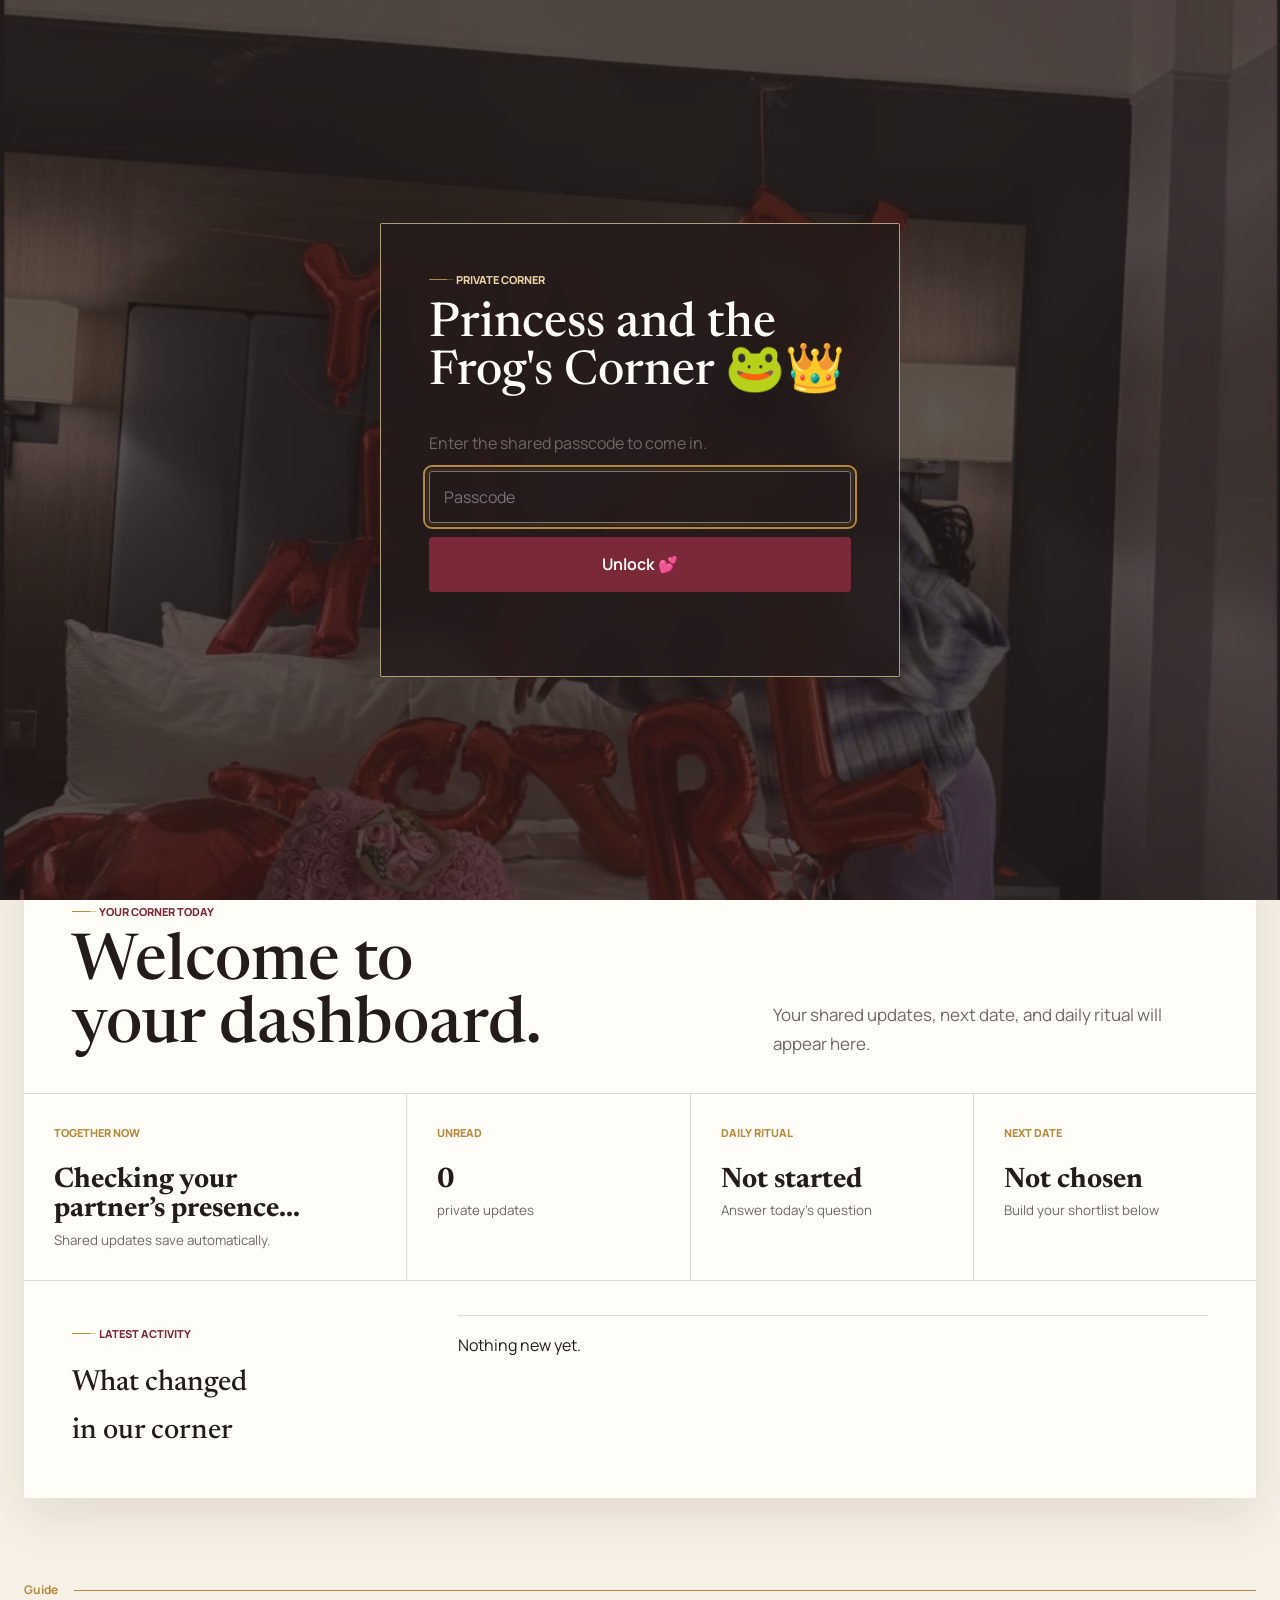
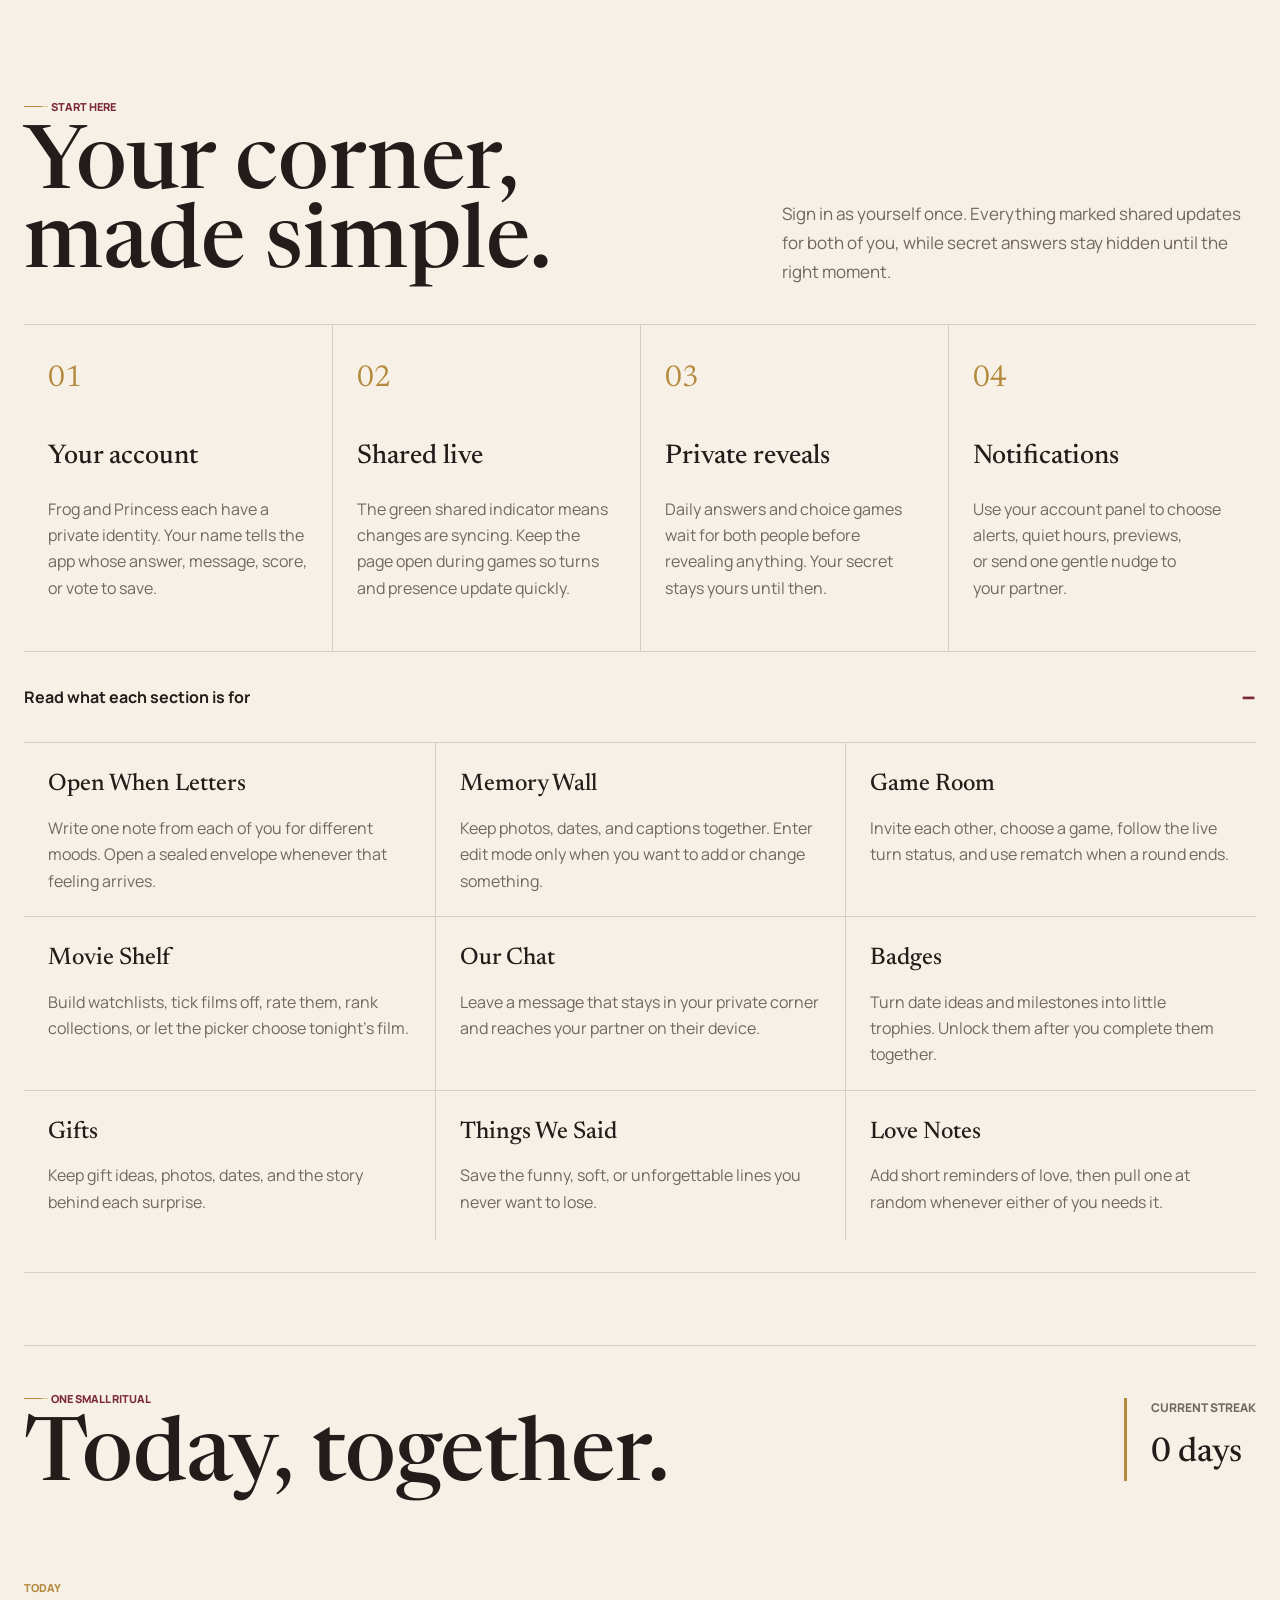
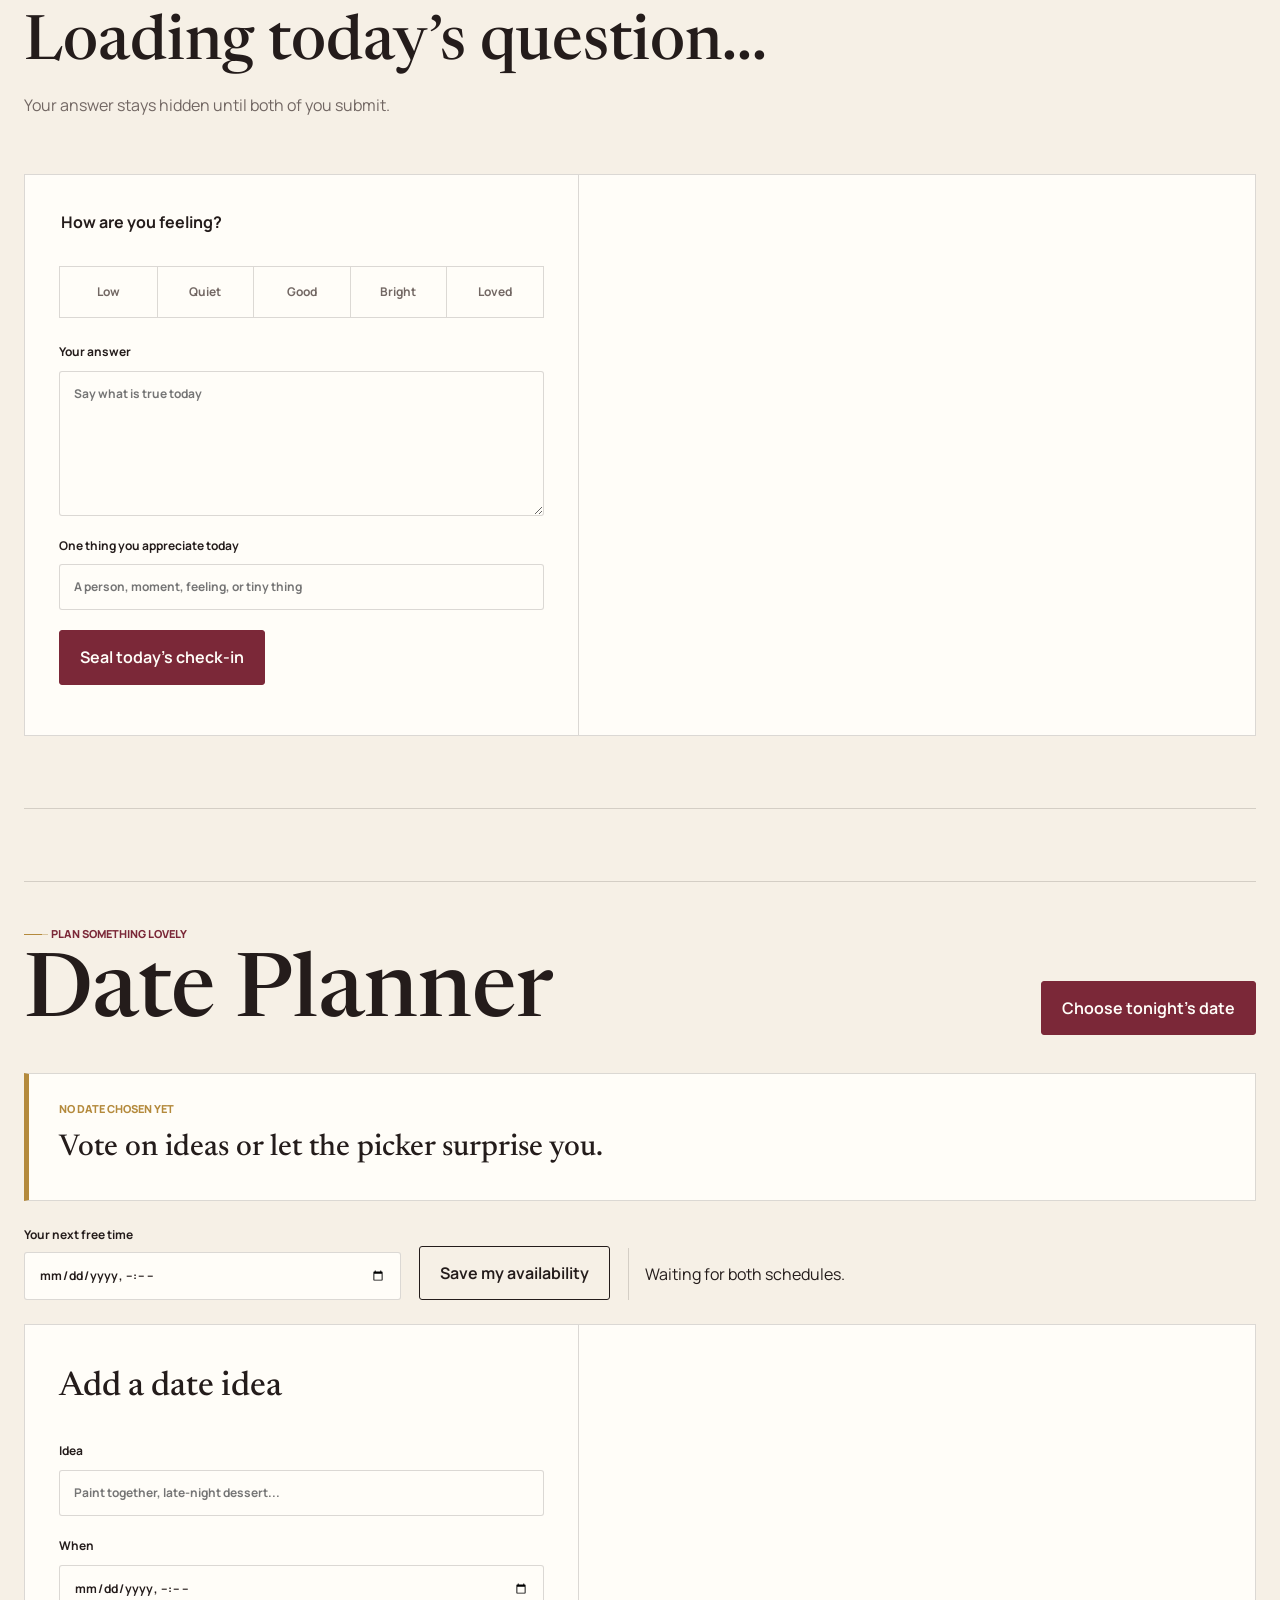
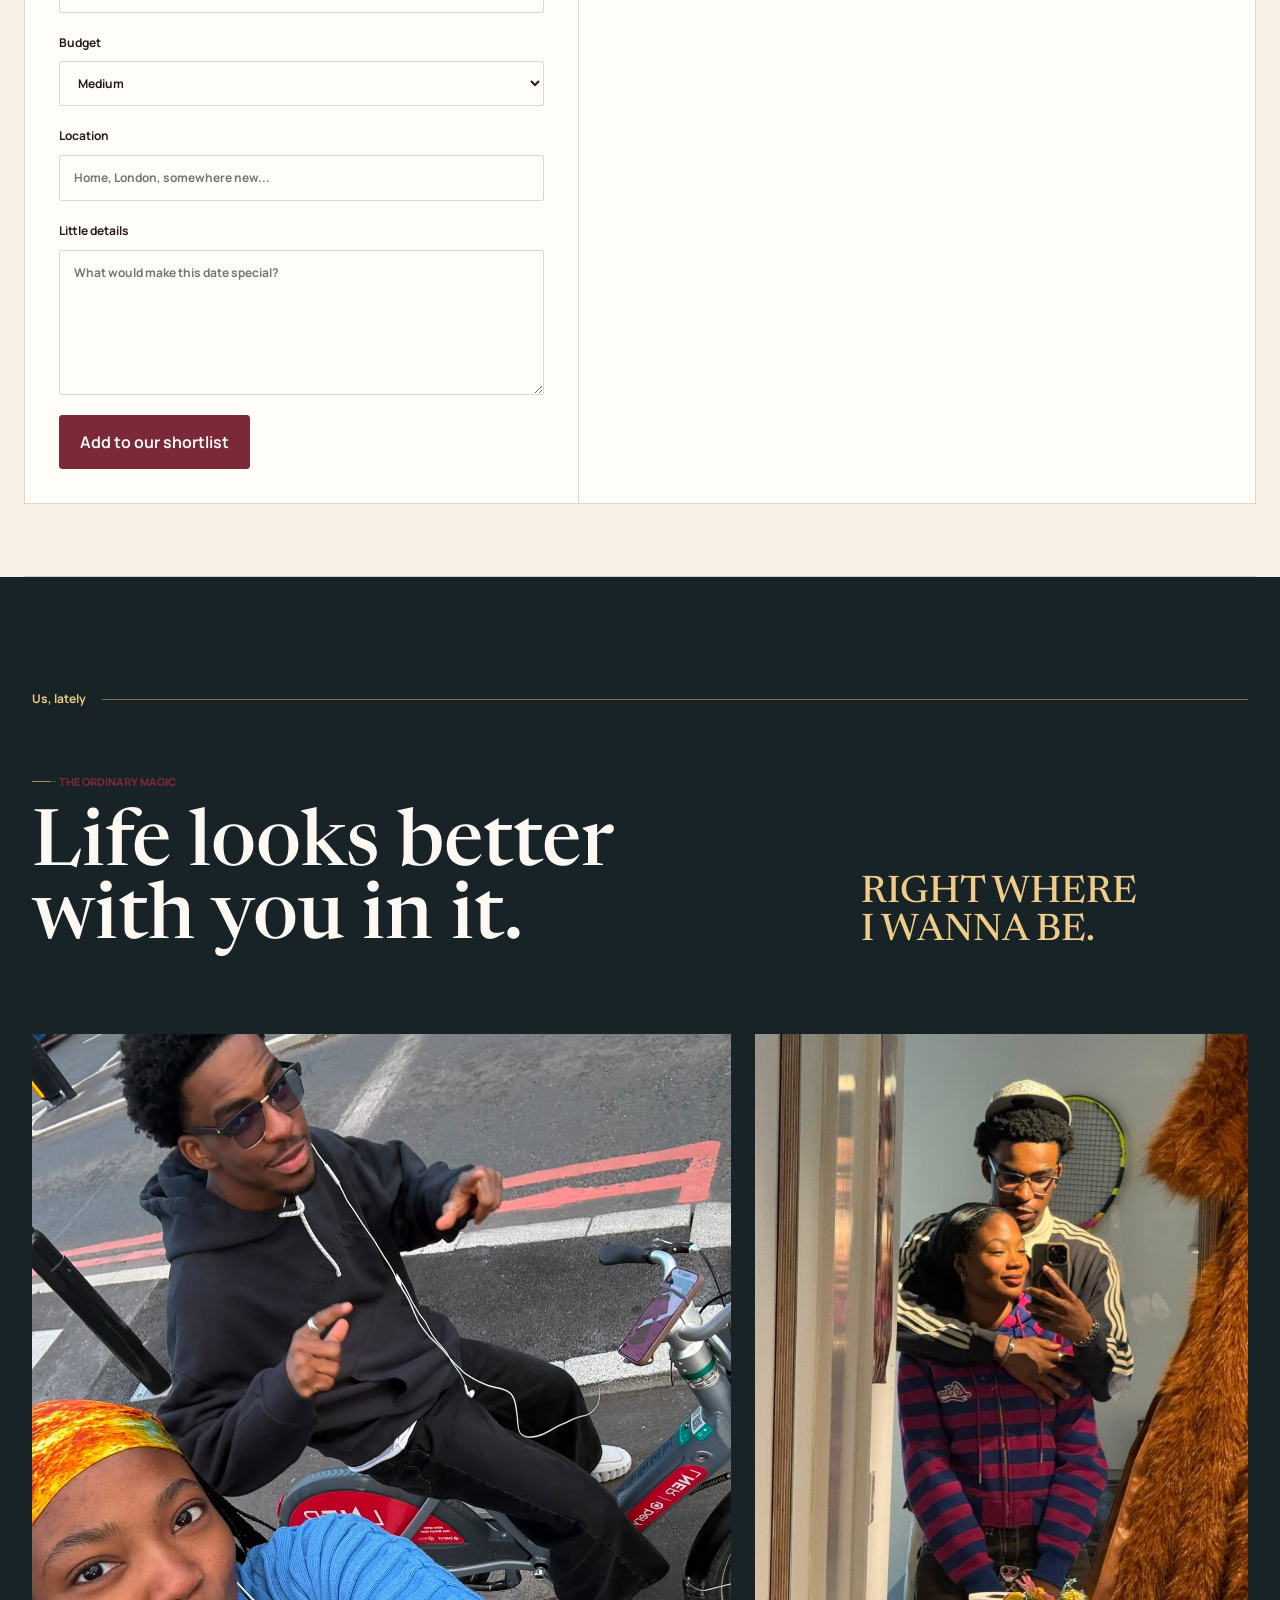
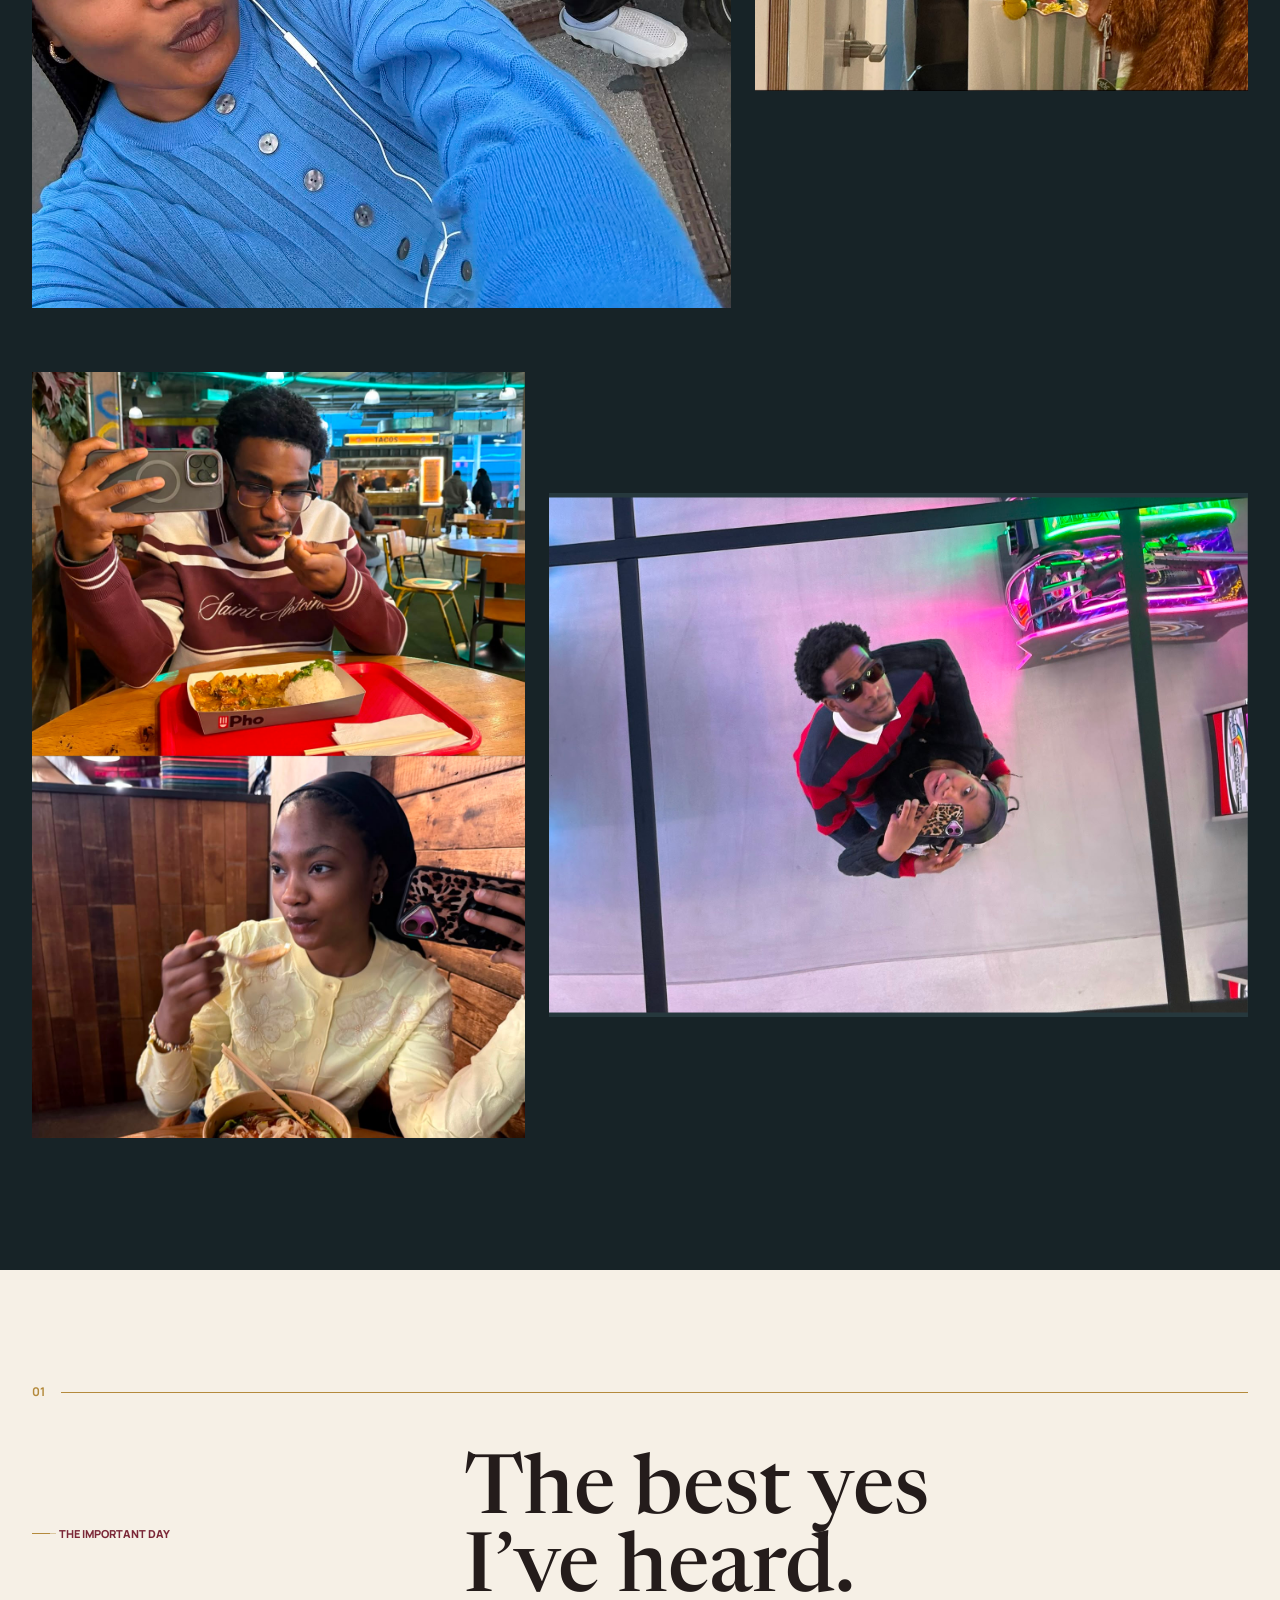
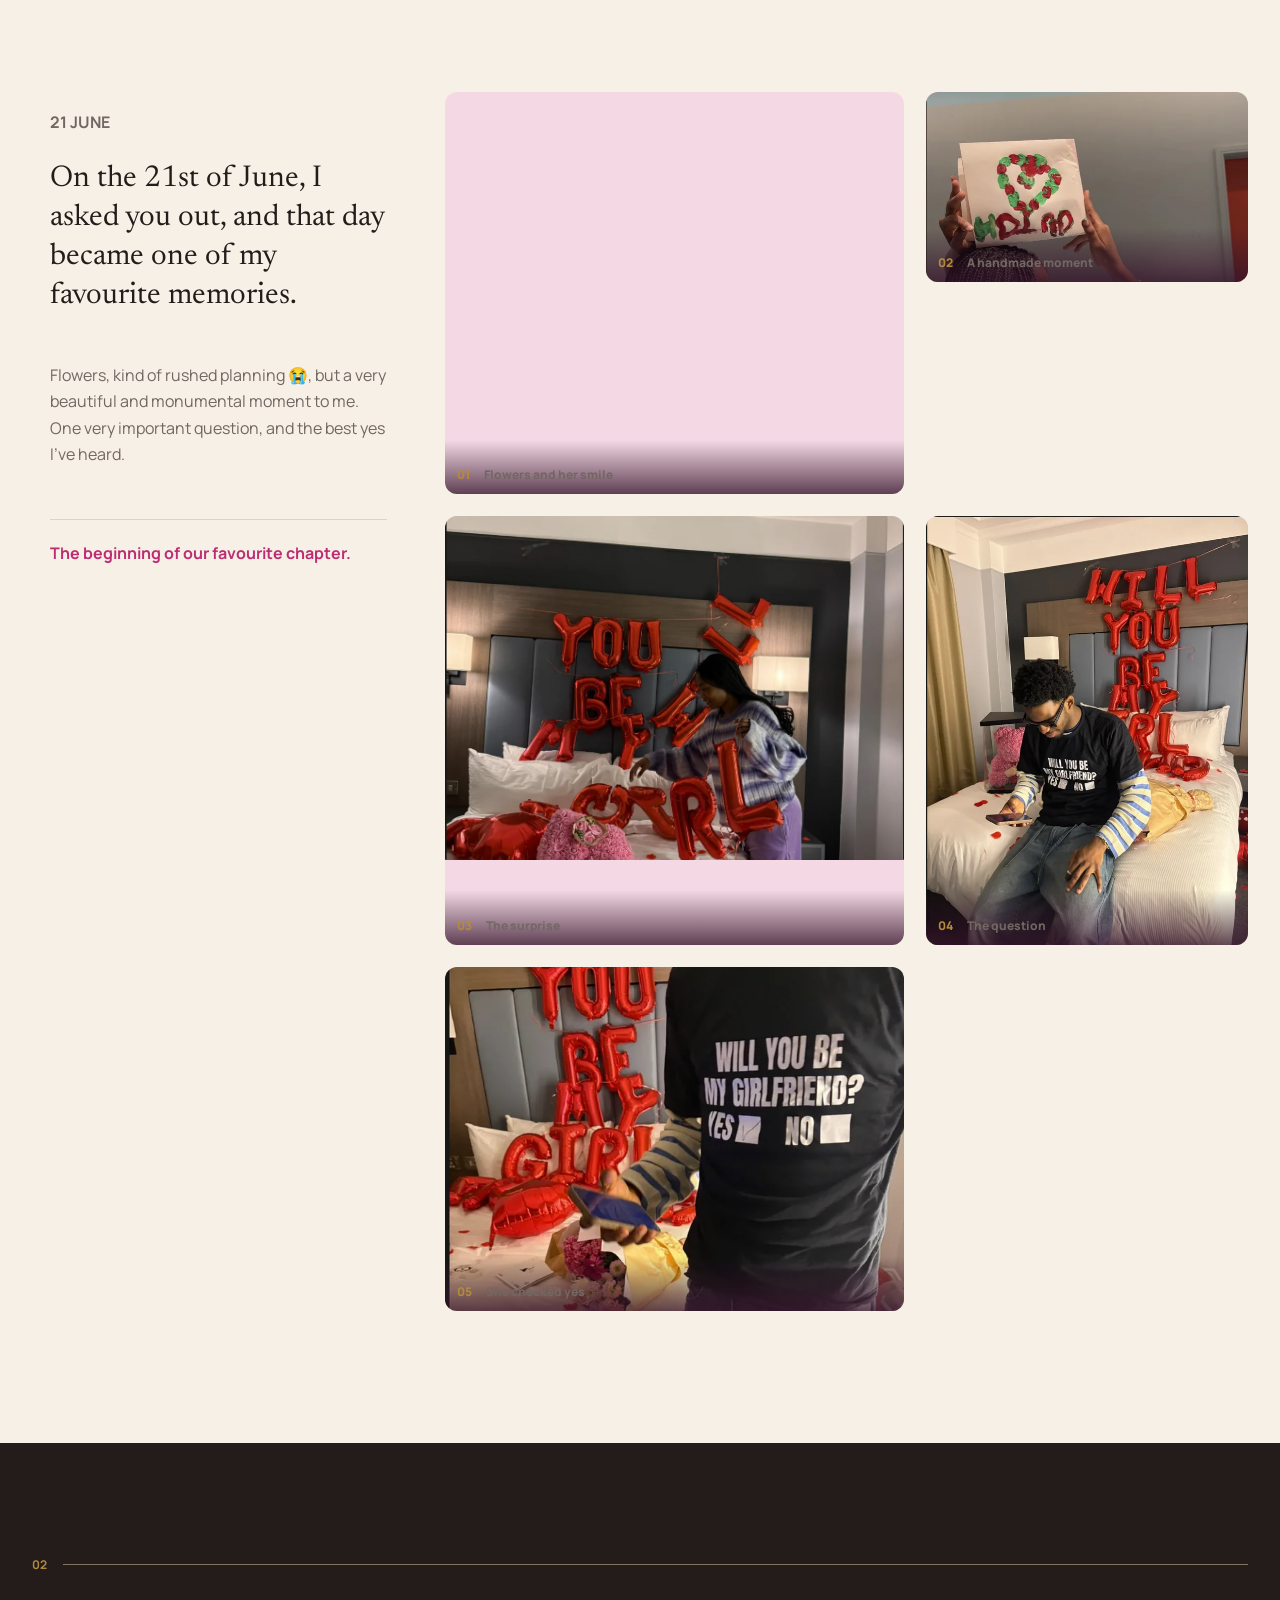
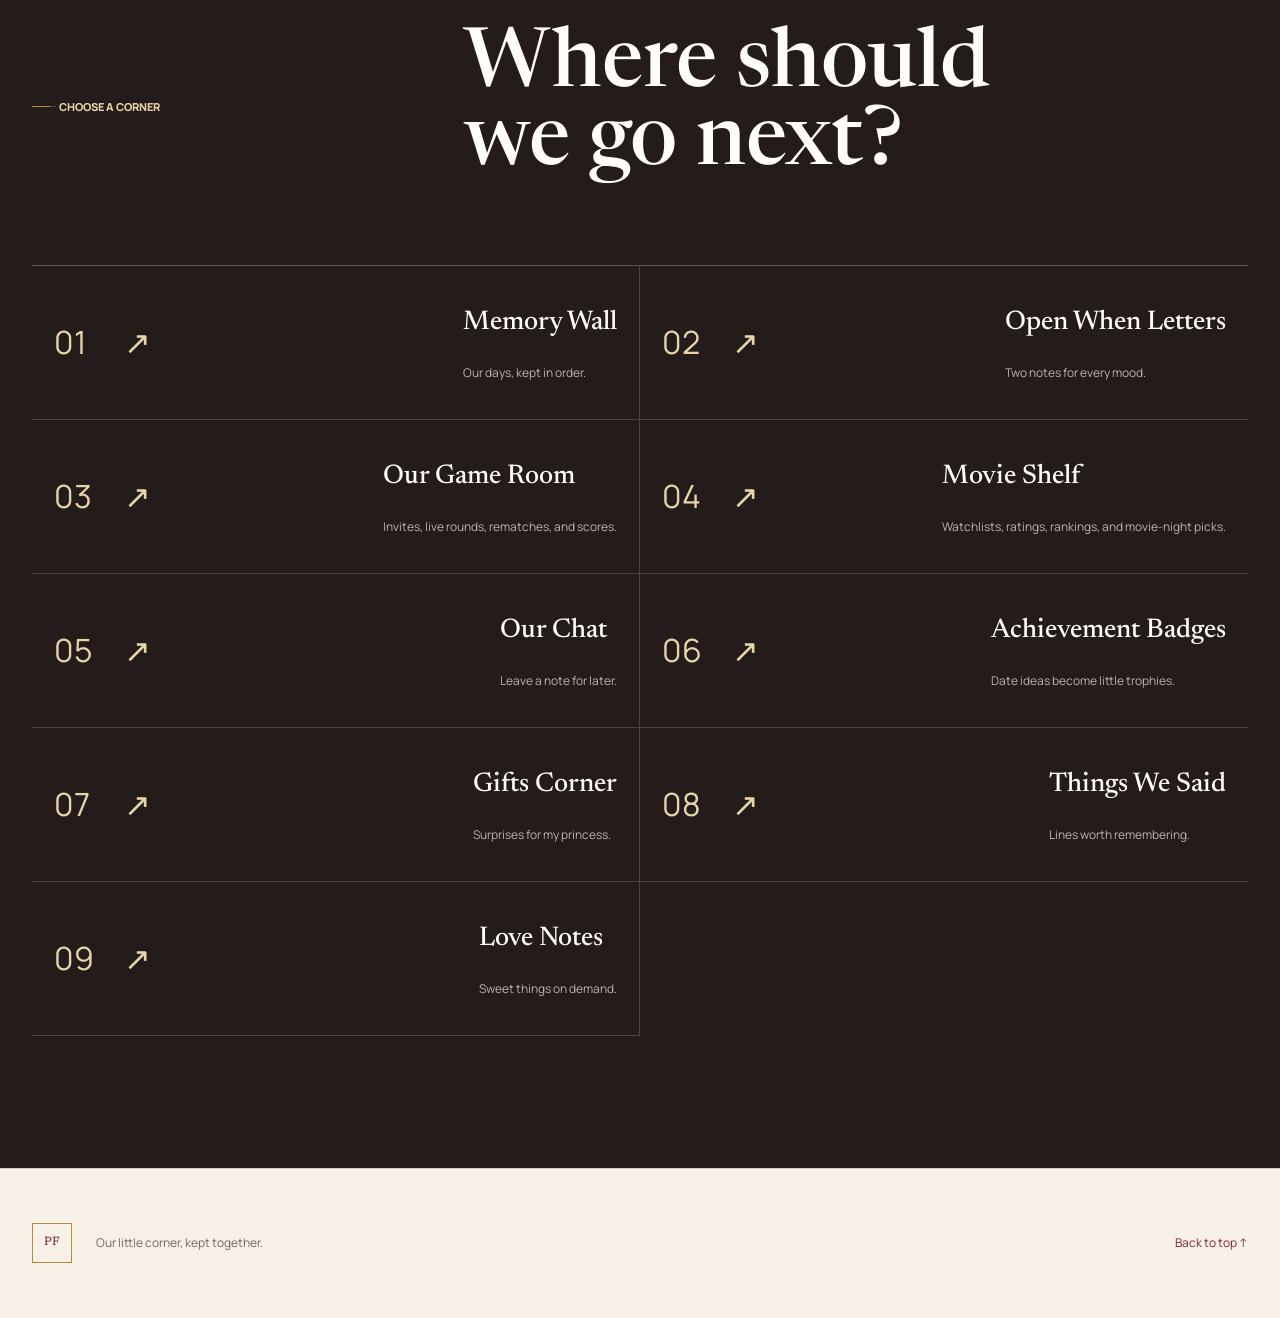
==== commit 8e269eb5: "Simplify couple photo chapter captions" ====
--- a/index.html
+++ b/index.html
@@ -18,7 +18,7 @@
   <link rel="preconnect" href="https://fonts.googleapis.com">
   <link rel="preconnect" href="https://fonts.gstatic.com" crossorigin>
   <link href="https://fonts.googleapis.com/css2?family=Manrope:wght@400;500;600;700&amp;family=Newsreader:opsz,wght@6..72,400;6..72,500;6..72,600&amp;display=swap" rel="stylesheet">
-  <link rel="stylesheet" href="style.css?v=20260824-5">
+  <link rel="stylesheet" href="style.css?v=20260824-6">
 </head>
 <body data-page="home">
   <header class="site-header">
@@ -174,24 +174,20 @@
             <p class="eyebrow">The ordinary magic</p>
             <h2 id="usLatelyTitle">Life looks better<br>with you in it.</h2>
           </div>
-          <p>Bike rides, mirror moments, shared meals, and the kind of days that become special simply because we were there together.</p>
+          <p class="us-chapter-statement">Right where<br>I wanna be.</p>
         </header>
         <div class="us-gallery" aria-label="Recent photos of Frog and Princess">
           <figure class="us-photo us-photo-bike featured">
             <div class="us-photo-frame"><img decoding="async" src="images/us-bike.jpg" alt="Frog and Princess taking a selfie together beside their bikes" data-story-title="Two wheels, one playlist"></div>
-            <figcaption><span>01</span><strong>Two wheels, one playlist</strong><small>Outside, together, and making a day of it.</small></figcaption>
           </figure>
           <figure class="us-photo us-photo-mirror">
             <div class="us-photo-frame"><img decoding="async" src="images/us-mirror.jpg" alt="Frog hugging Princess during a mirror selfie" data-story-title="Right where I want to be"></div>
-            <figcaption><span>02</span><strong>Right where I want to be</strong><small>A quiet mirror moment worth keeping.</small></figcaption>
           </figure>
           <figure class="us-photo us-photo-food">
             <div class="us-photo-frame"><img decoding="async" src="images/us-food-date.jpg" alt="Frog and Princess enjoying a meal together" data-story-title="A date served in two halves"></div>
-            <figcaption><span>03</span><strong>A date served in two halves</strong><small>Good food, better company.</small></figcaption>
           </figure>
           <figure class="us-photo us-photo-neon is-rotated">
             <div class="us-photo-frame"><img decoding="async" src="images/us-neon-mirror.jpg" alt="Frog and Princess taking a mirror selfie under neon lights" data-story-title="Caught in neon" data-rotate="90"></div>
-            <figcaption><span>04</span><strong>Caught in neon</strong><small>One more reflection of us.</small></figcaption>
           </figure>
         </div>
       </div>
--- a/style.css
+++ b/style.css
@@ -3700,6 +3700,15 @@
   line-height: 1.75;
 }
 
+.us-chapter-heading .us-chapter-statement {
+  color: #f0cd86;
+  font-family: var(--serif);
+  font-size: 38px;
+  font-weight: 500;
+  line-height: 1;
+  text-transform: uppercase;
+}
+
 .us-gallery {
   display: grid;
   grid-template-columns: repeat(12, minmax(0, 1fr));
@@ -5609,6 +5618,10 @@
     font-size: 14px;
   }
 
+  .us-chapter-heading .us-chapter-statement {
+    font-size: 28px;
+  }
+
   .us-gallery {
     grid-template-columns: repeat(2, minmax(0, 1fr));
     gap: 42px 14px;
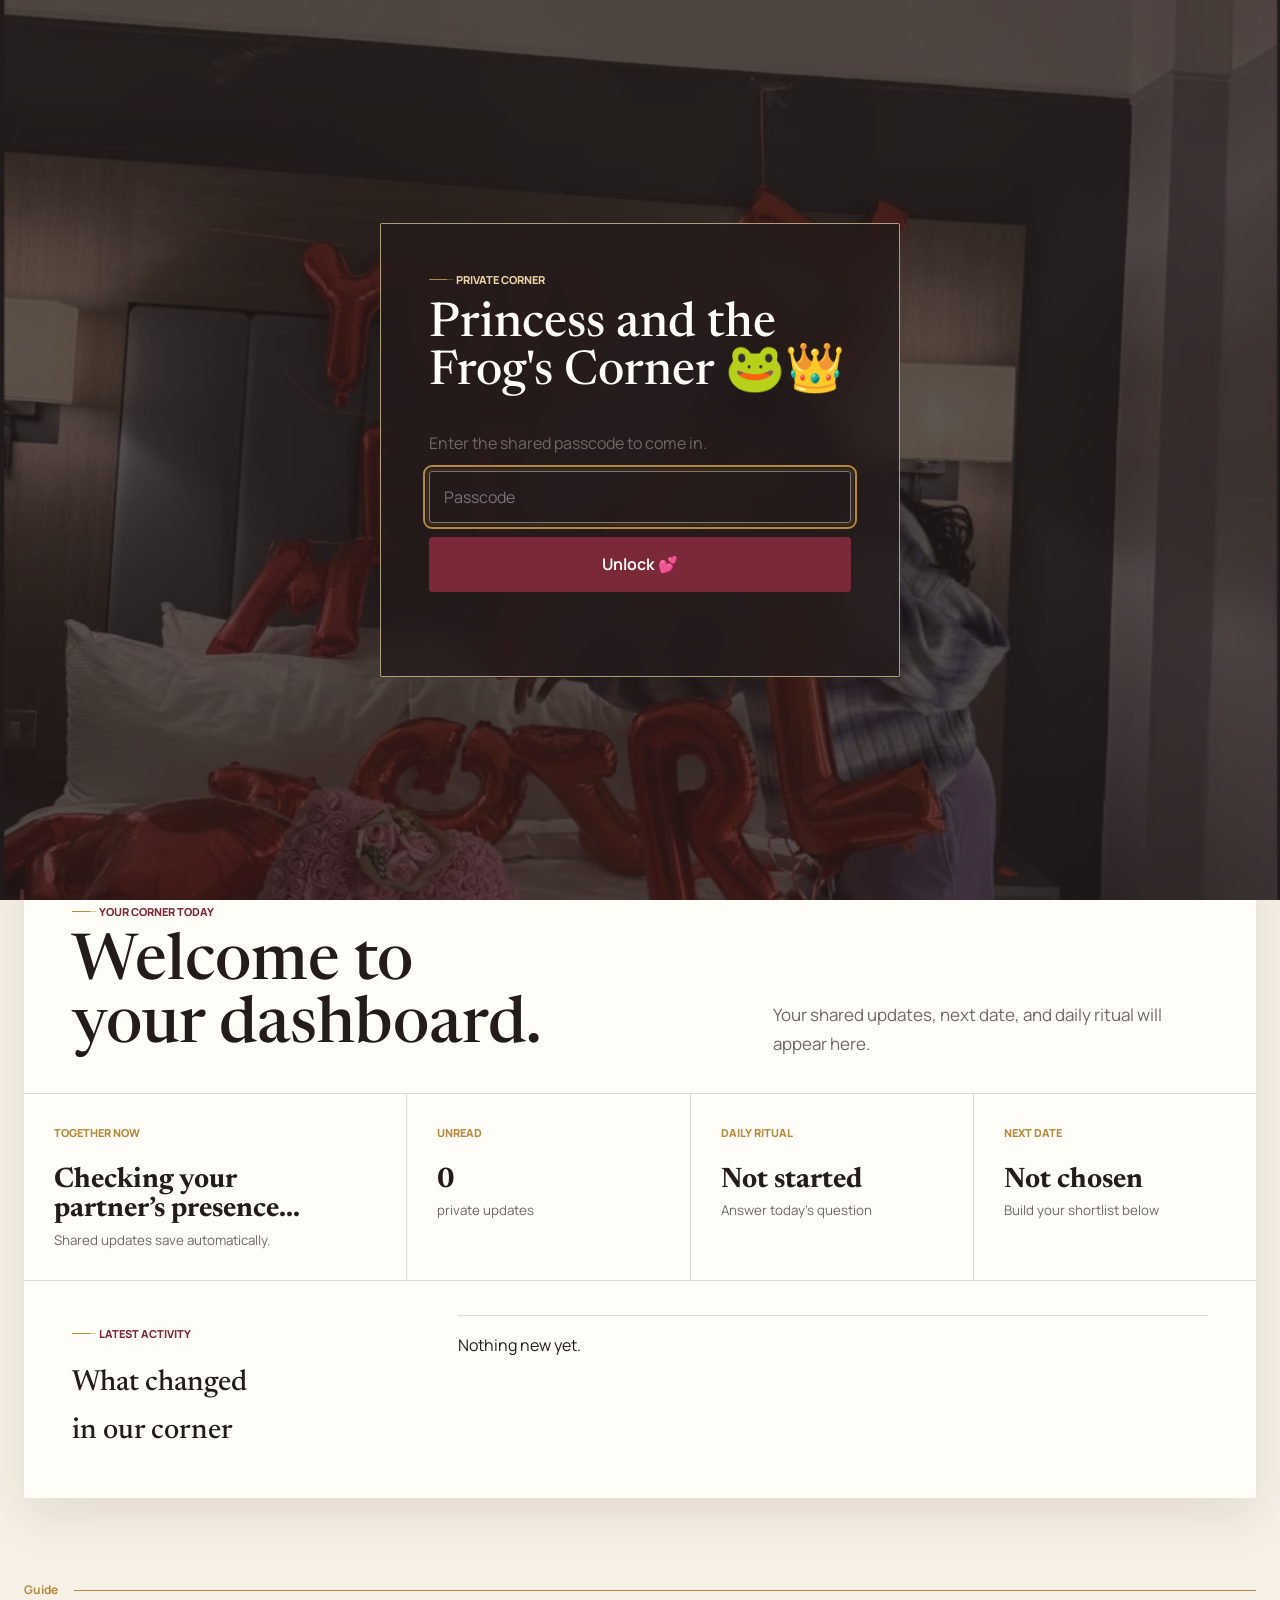
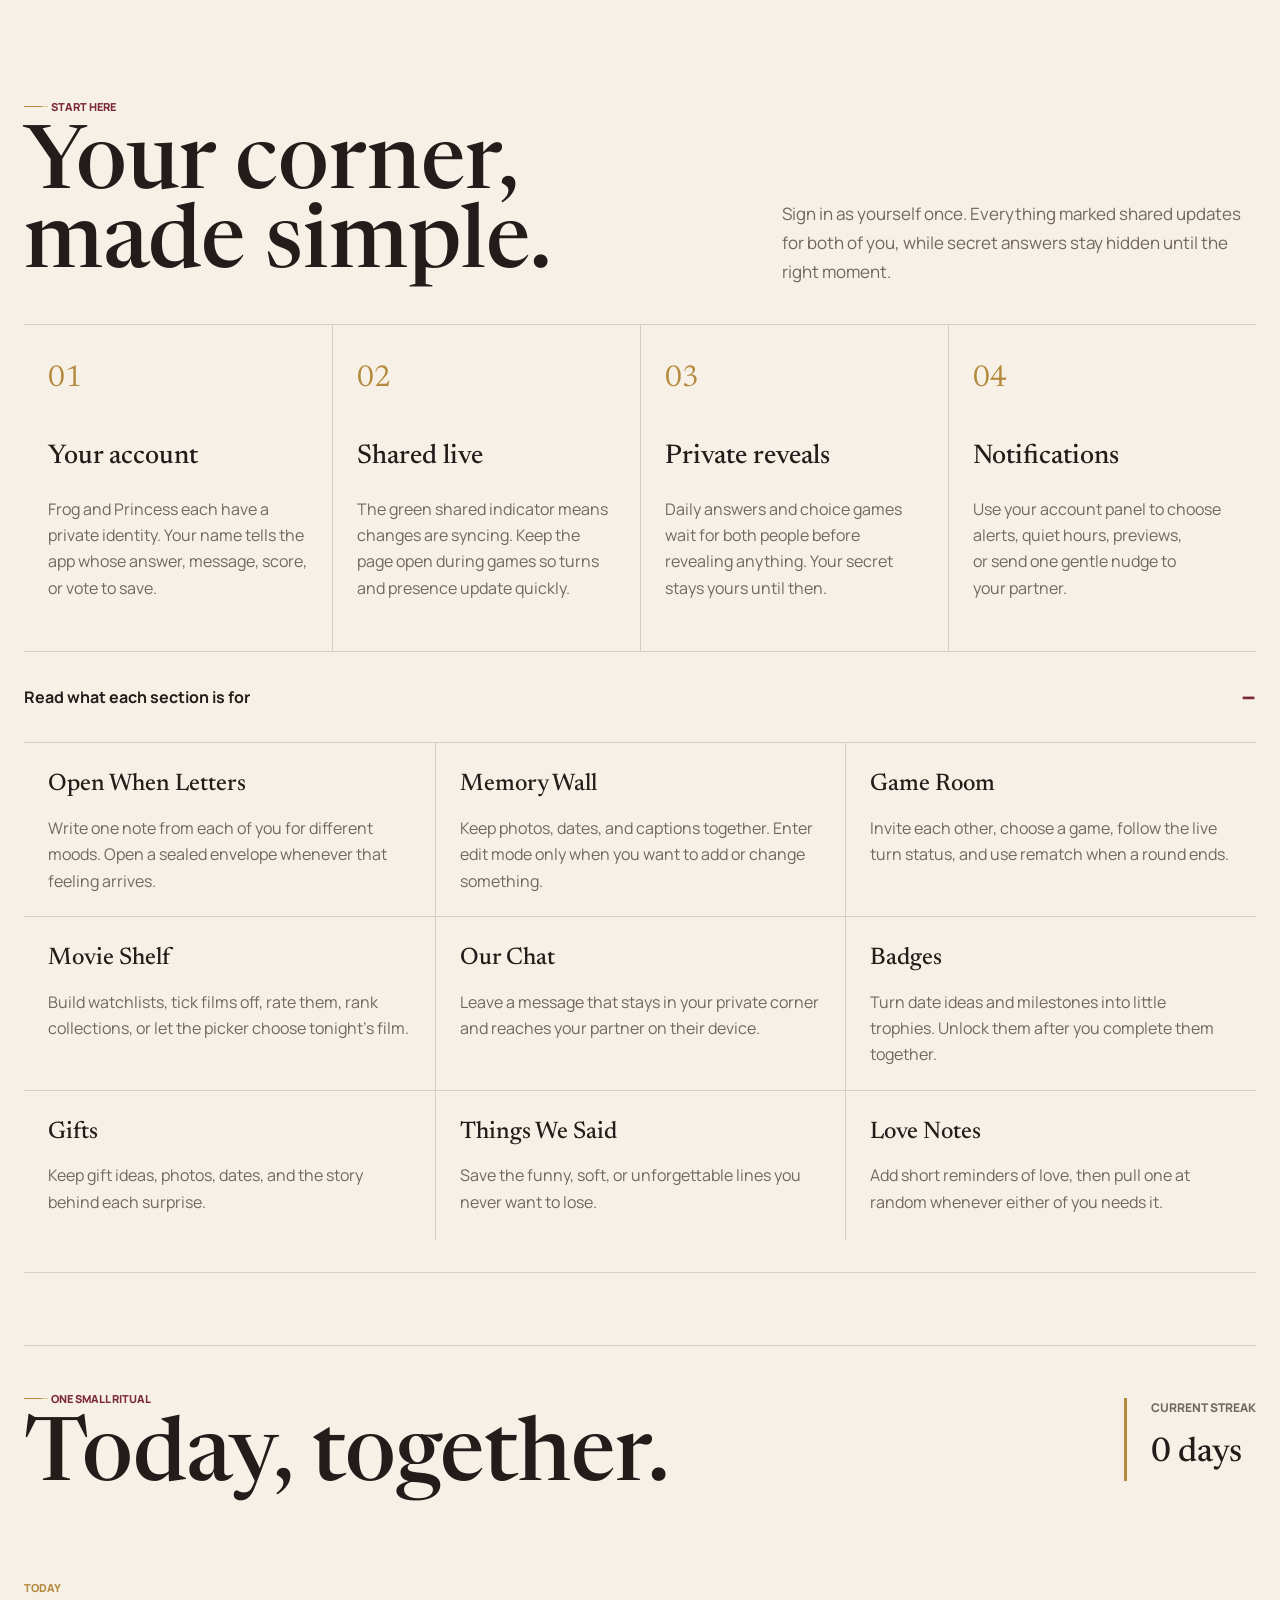
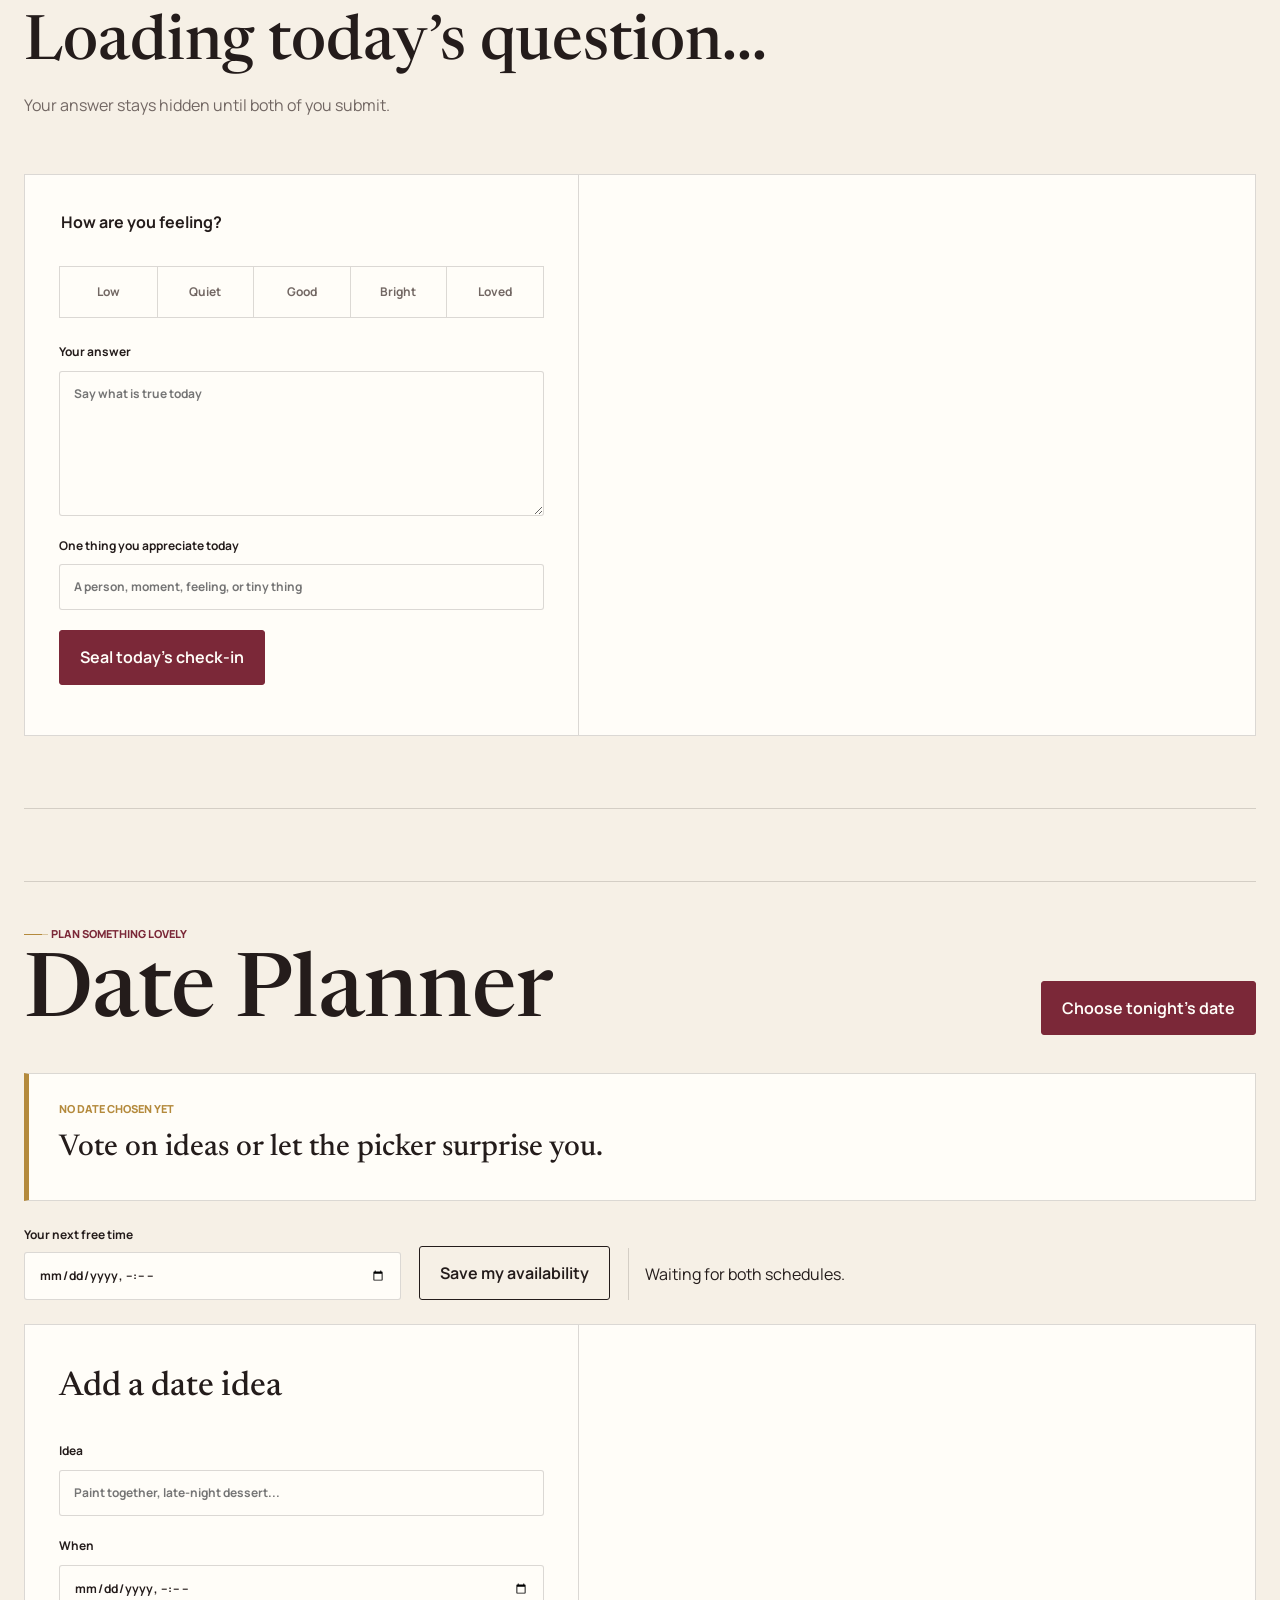
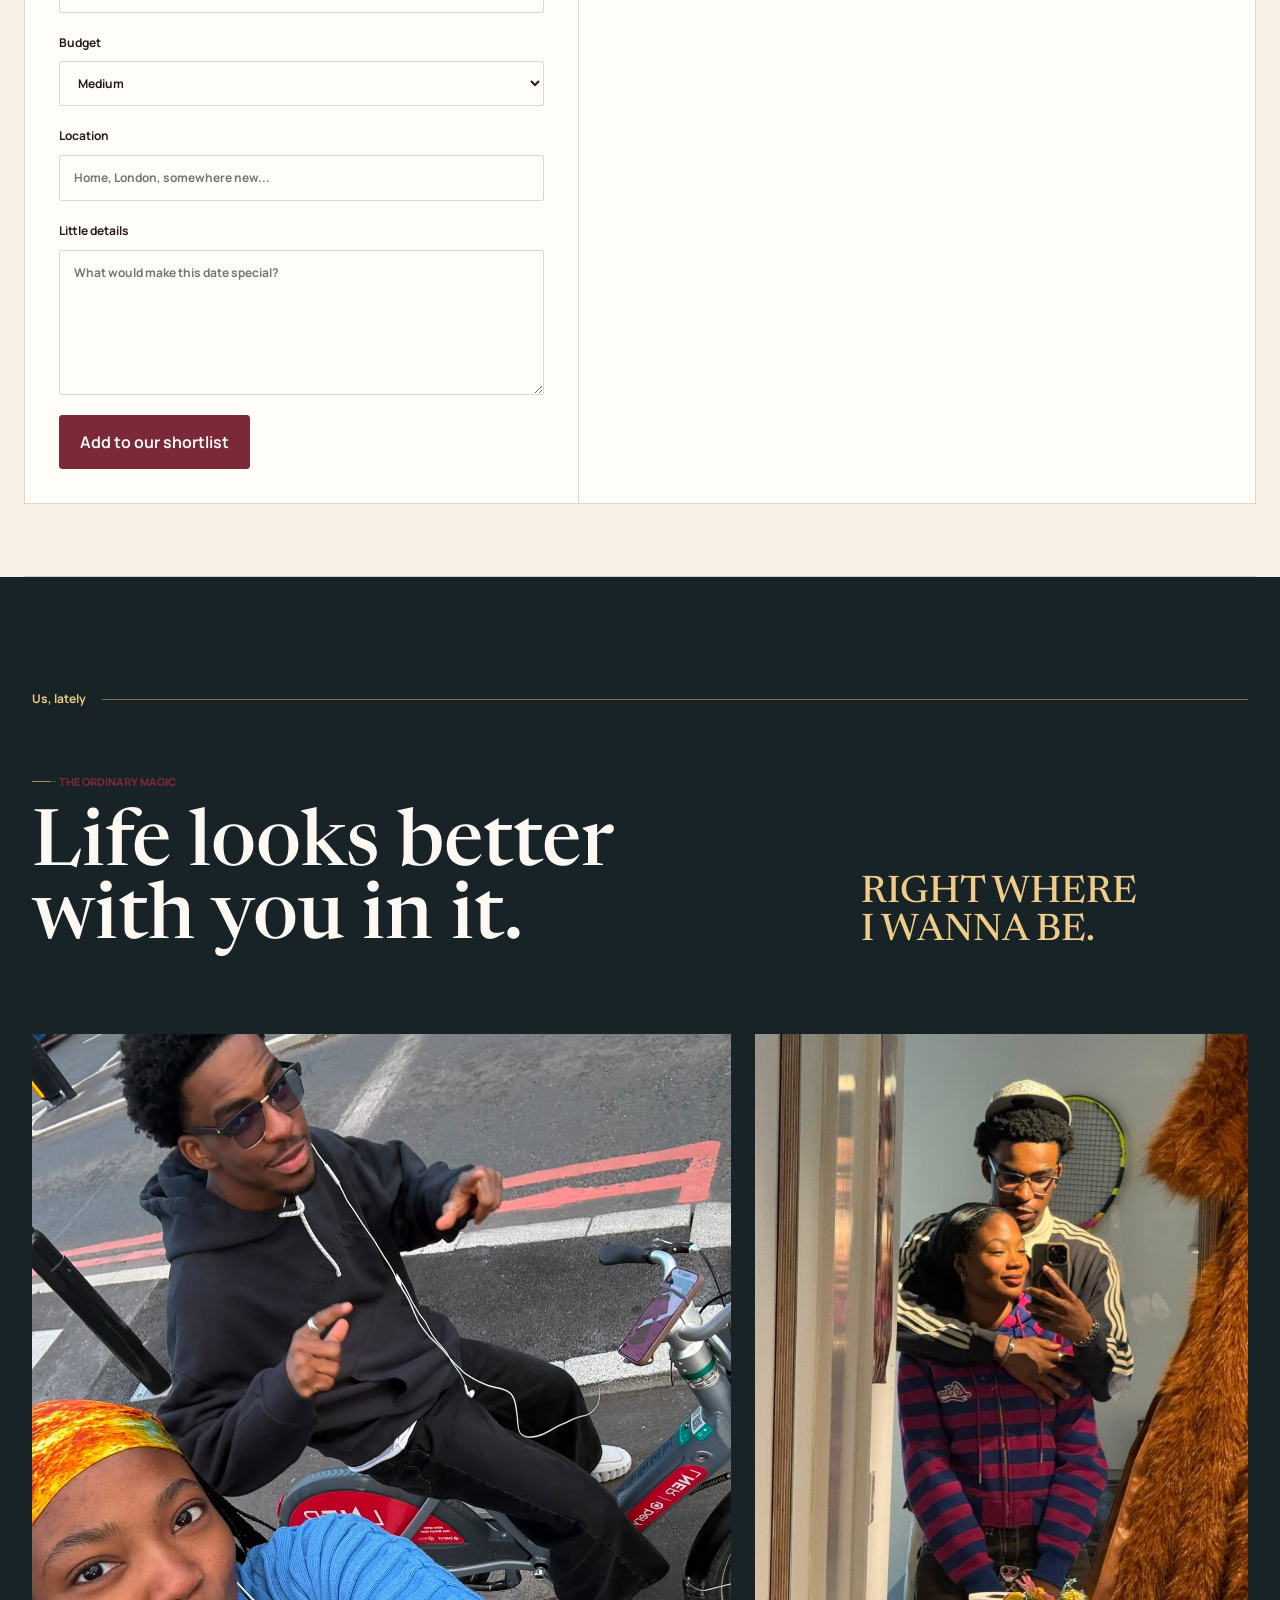
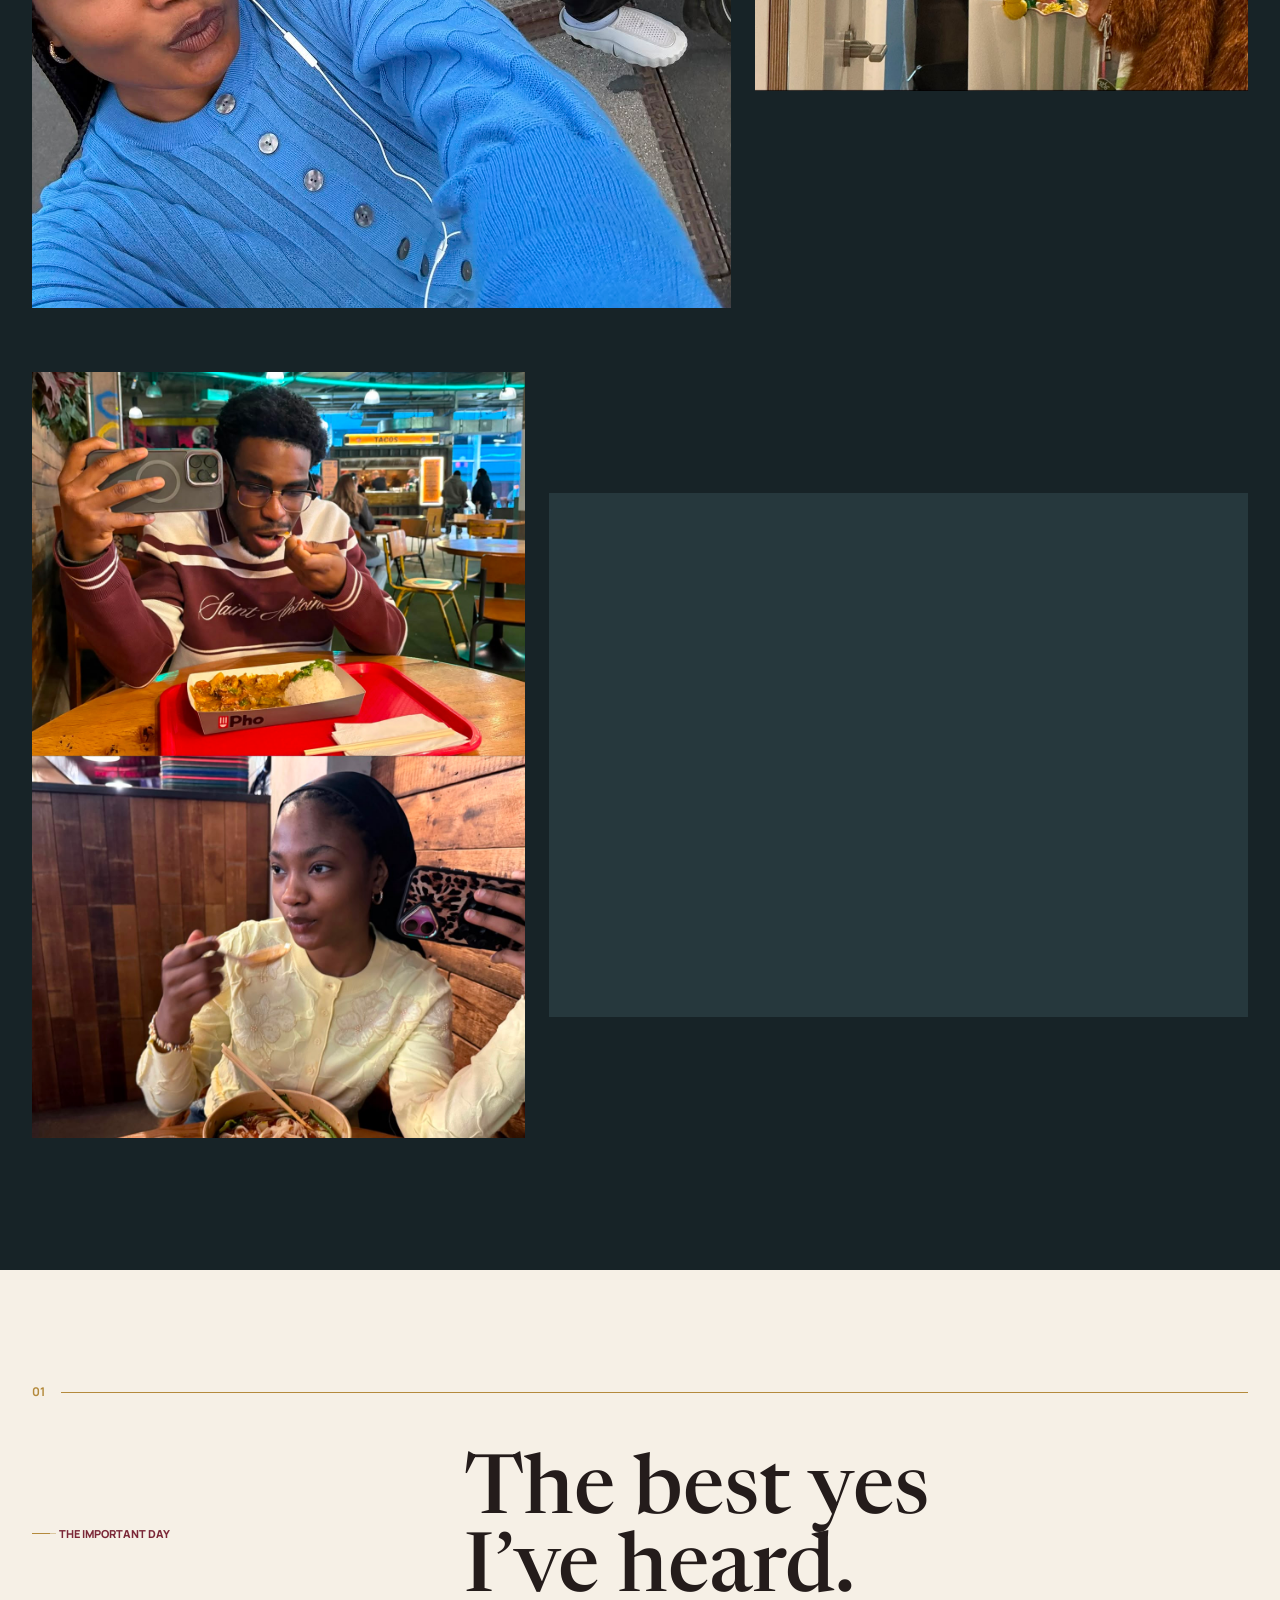
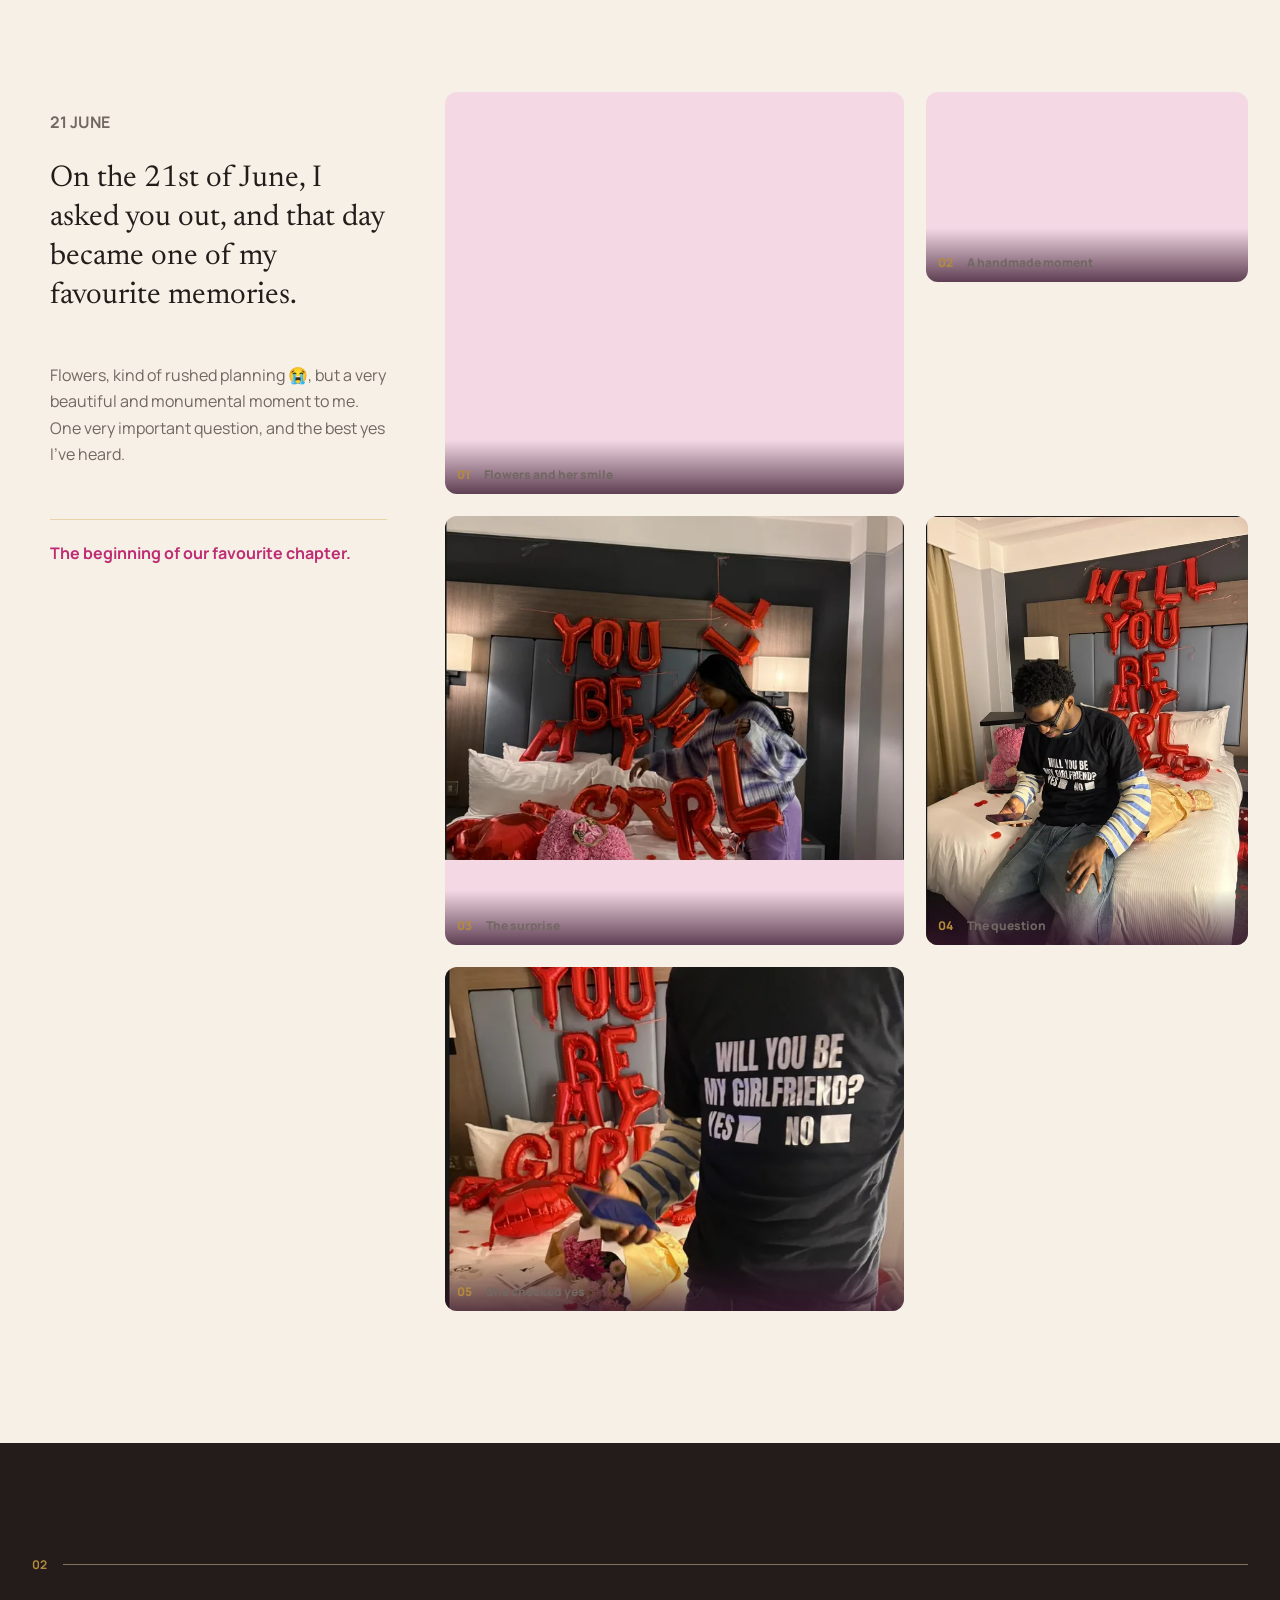
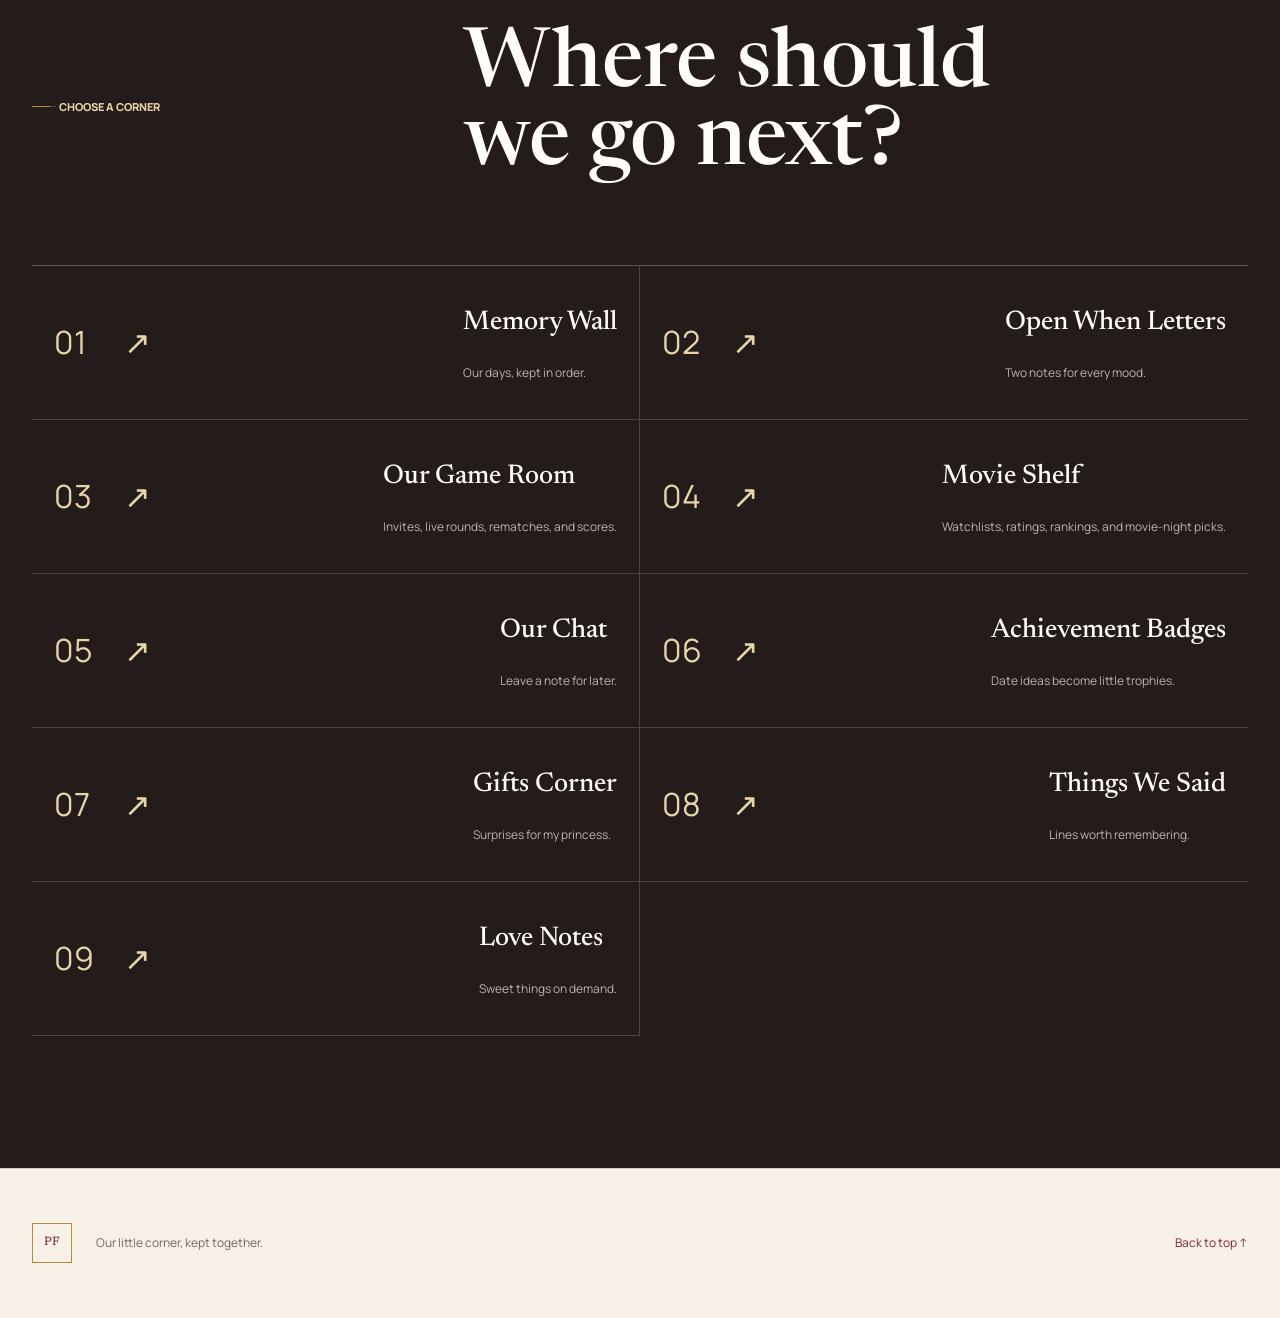
==== commit 1be0a567: "Fix shared game rematches" ====
--- a/index.html
+++ b/index.html
@@ -261,7 +261,7 @@
   <script src="https://cdn.jsdelivr.net/npm/@supabase/supabase-js@2"></script>
   <script src="supabase-config.js?v=20260824-1"></script>
   <script src="auth.js?v=20260824-2"></script>
-  <script src="script.js?v=20260824-5"></script>
+  <script src="script.js?v=20260824-6"></script>
   <script src="app-enhancements.js?v=20260824-4"></script>
   <script src="games-plus.js?v=20260824-4"></script>
   <script src="couple-hub.js?v=20260824-4"></script>
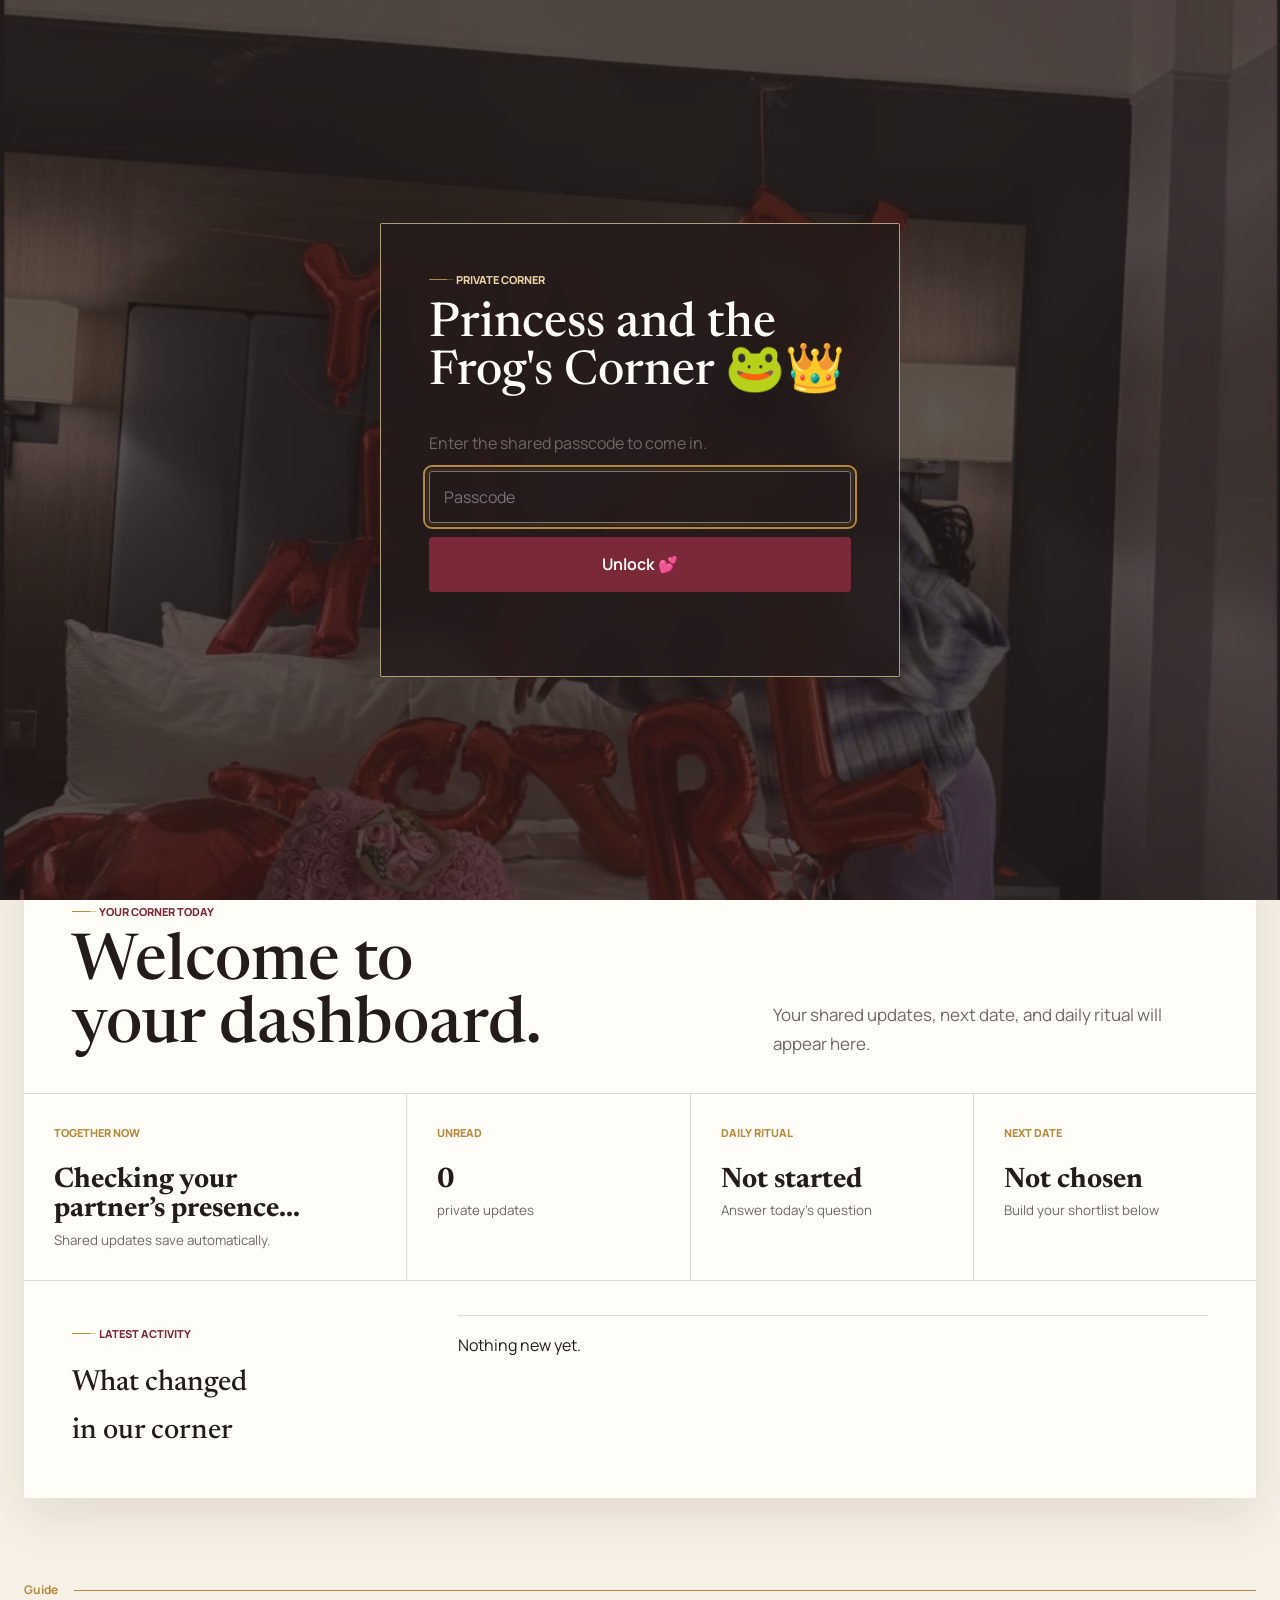
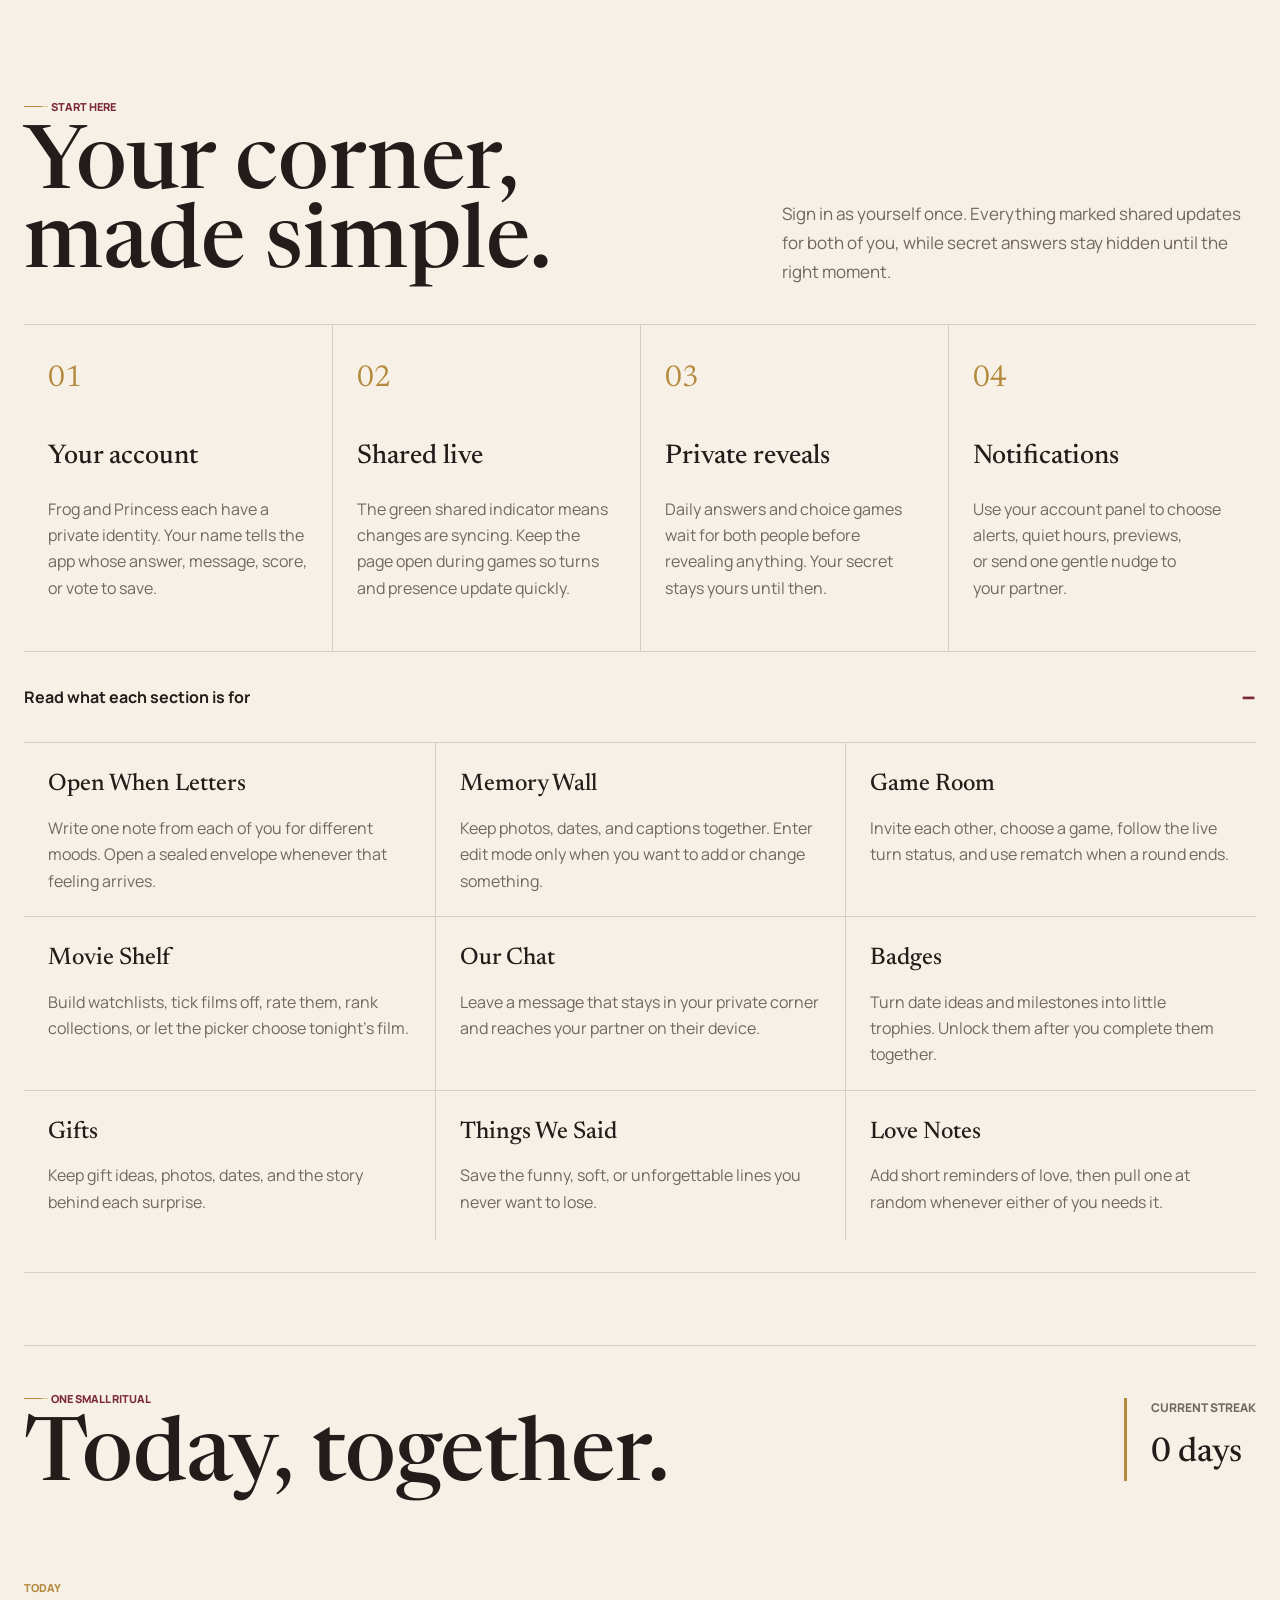
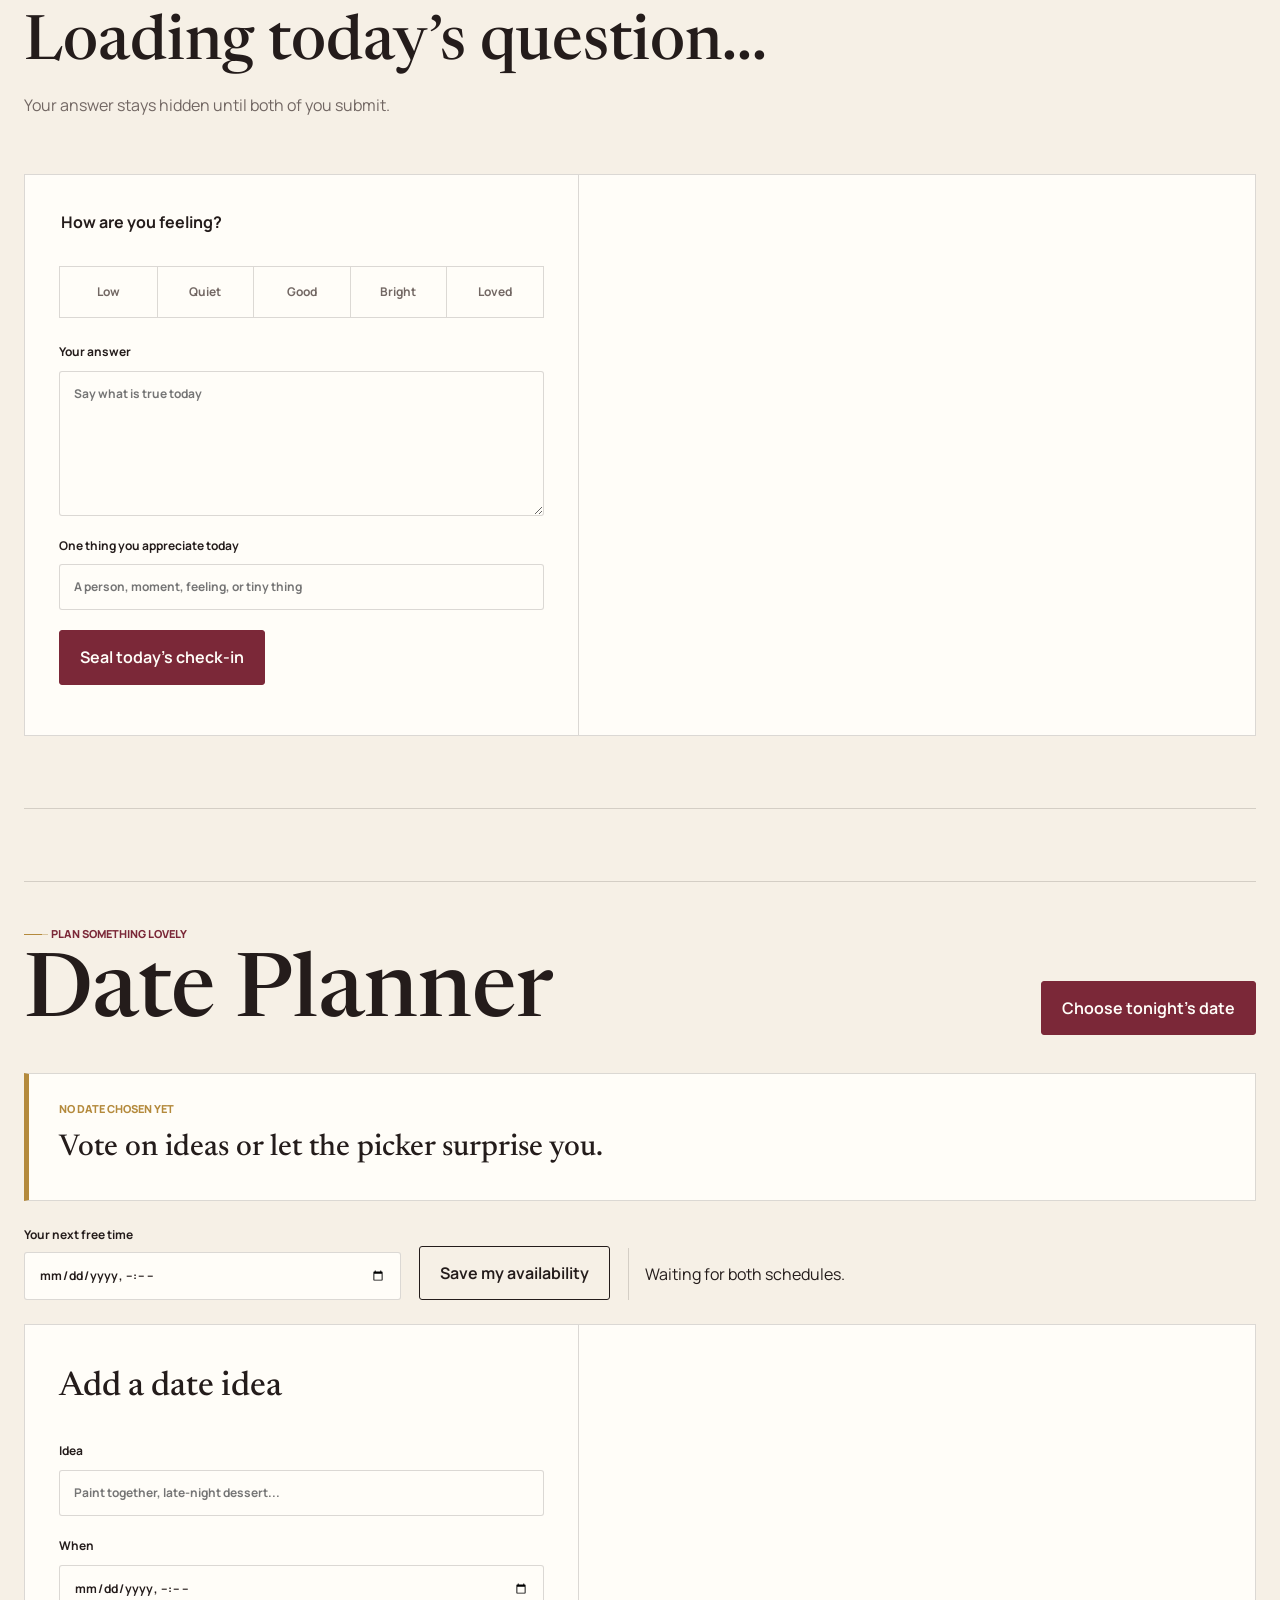
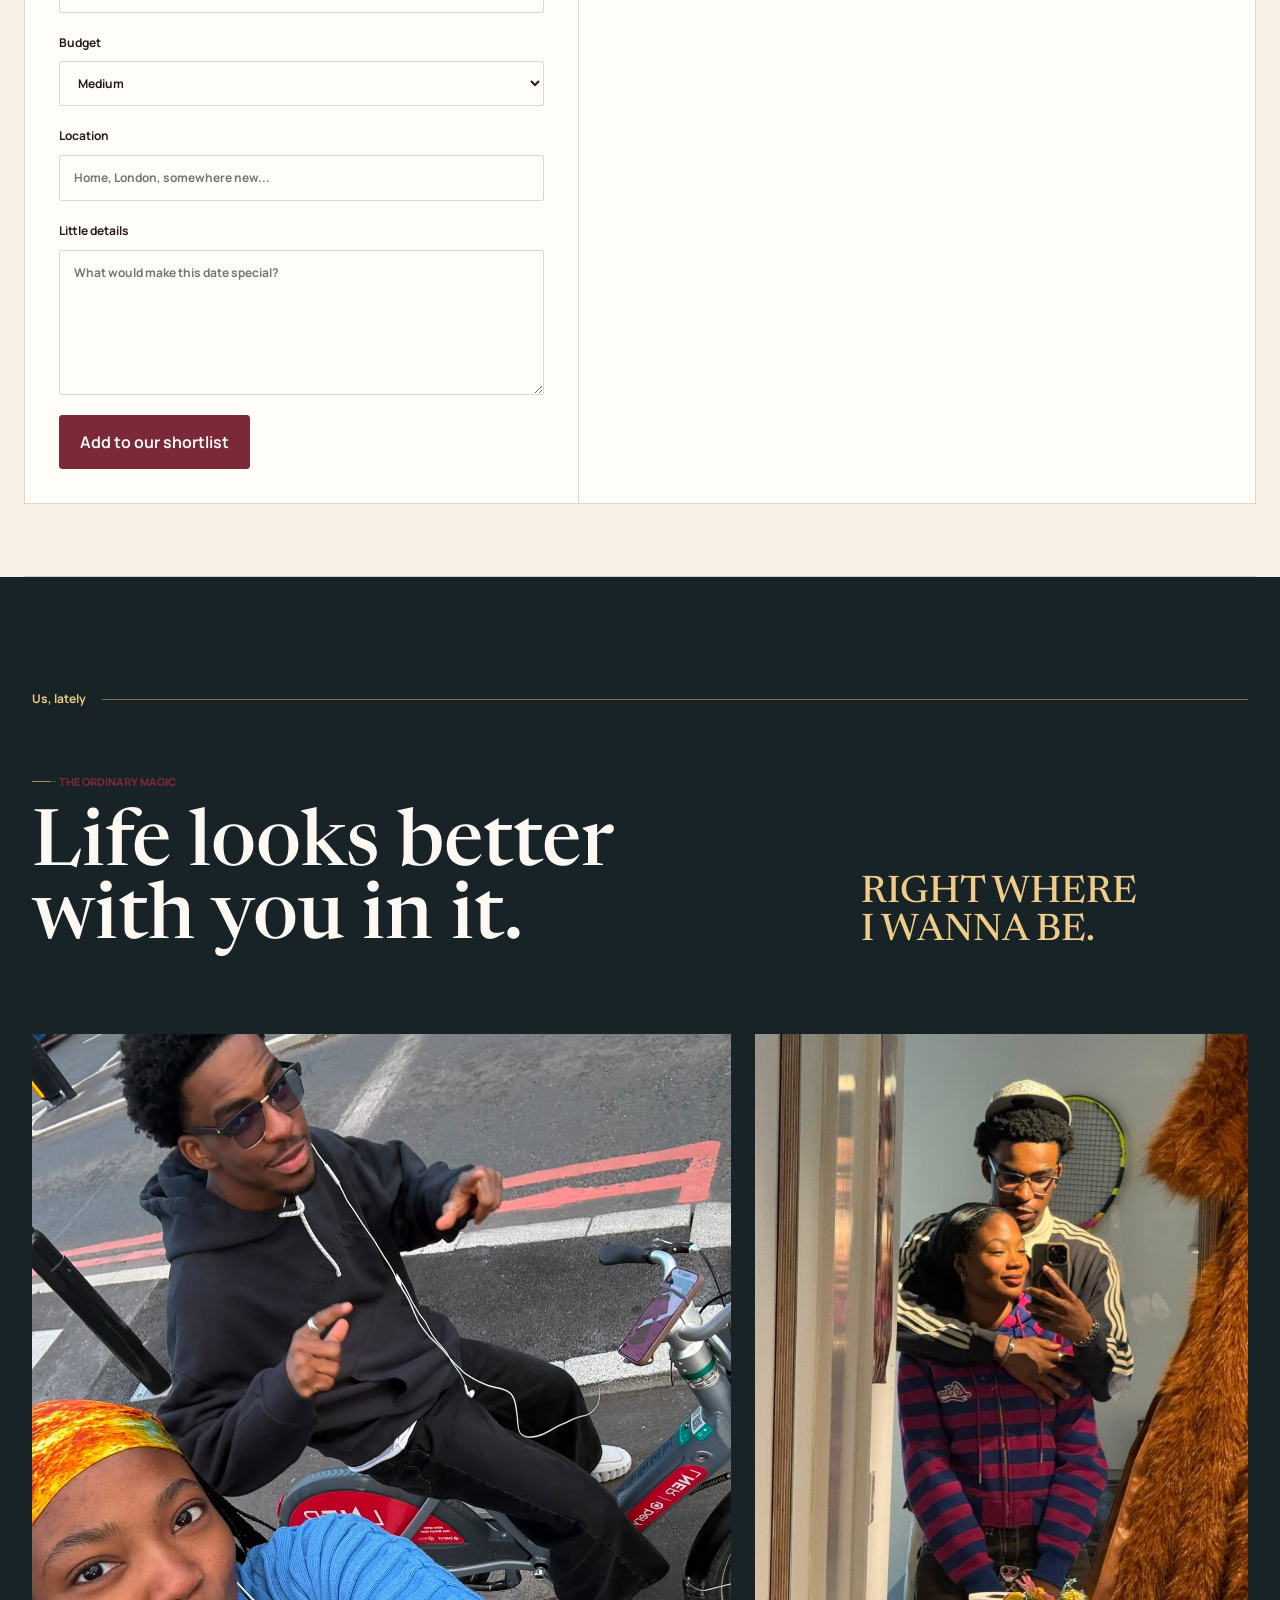
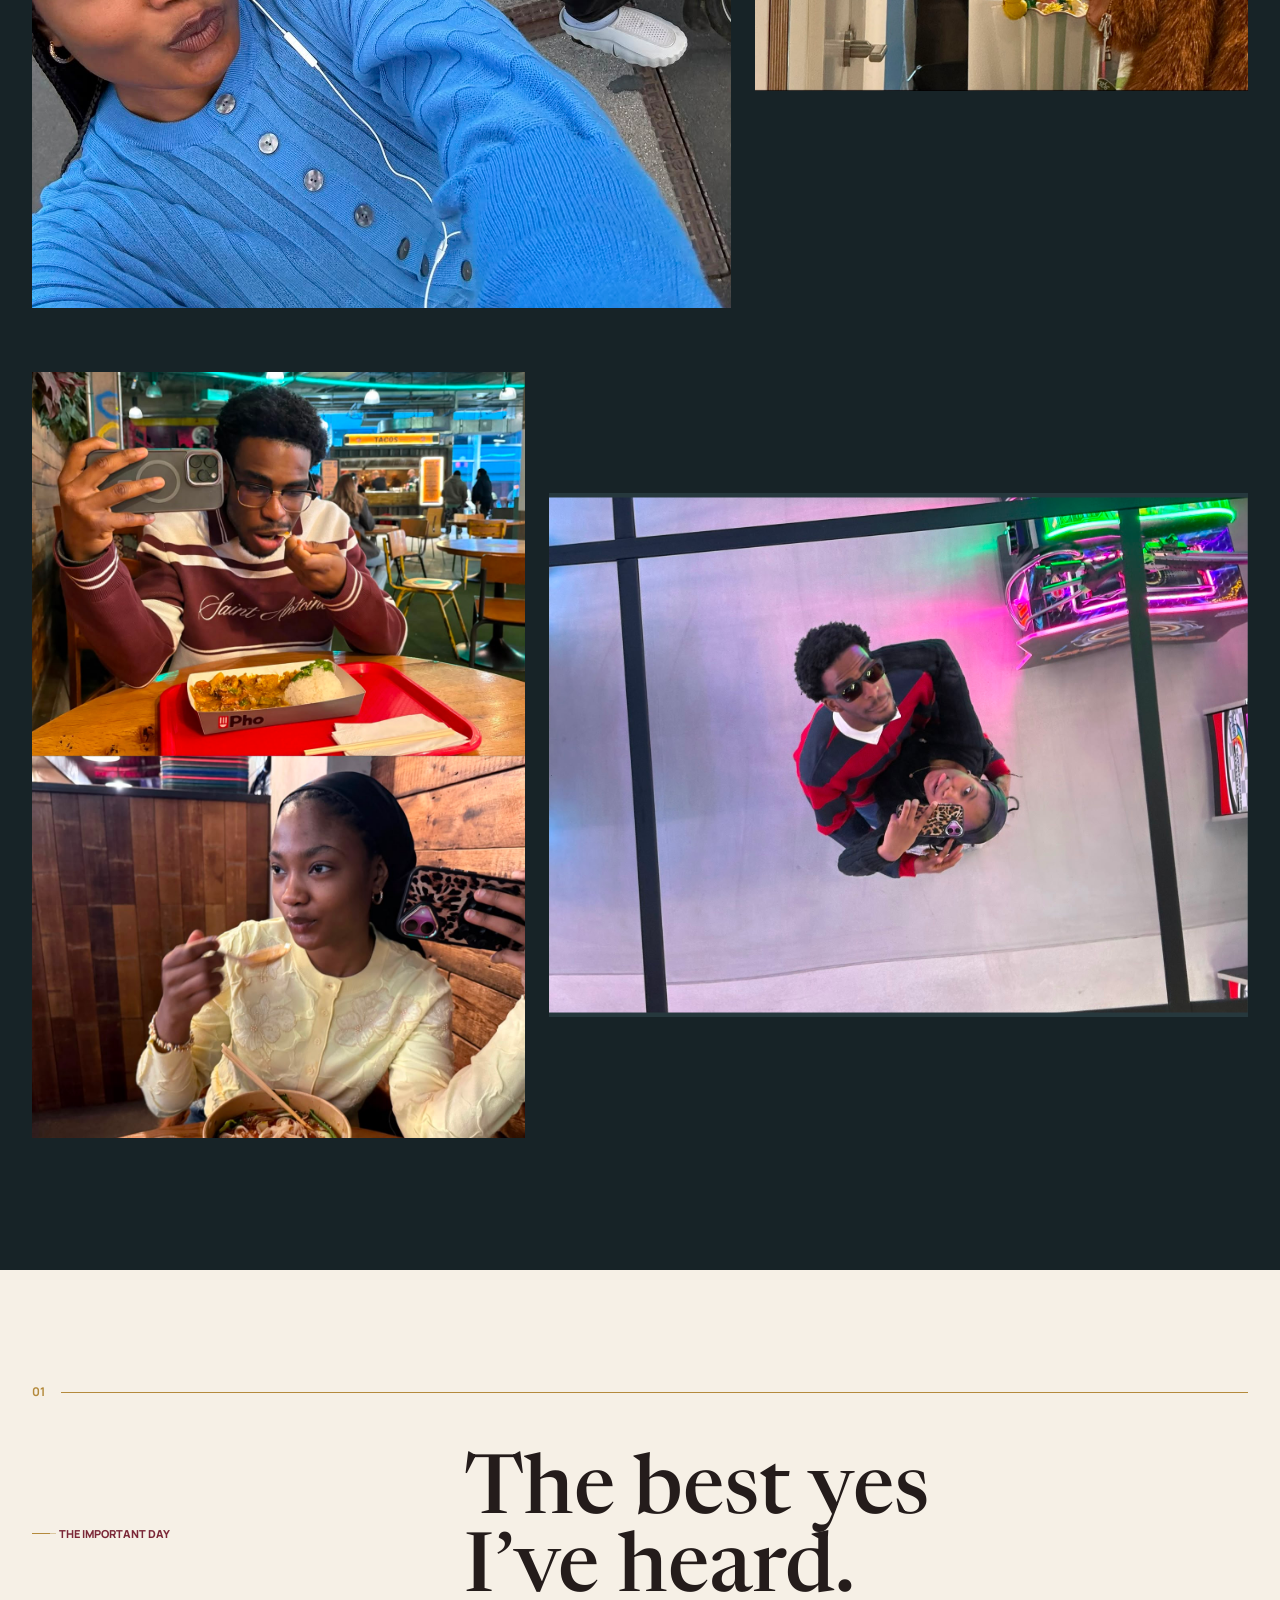
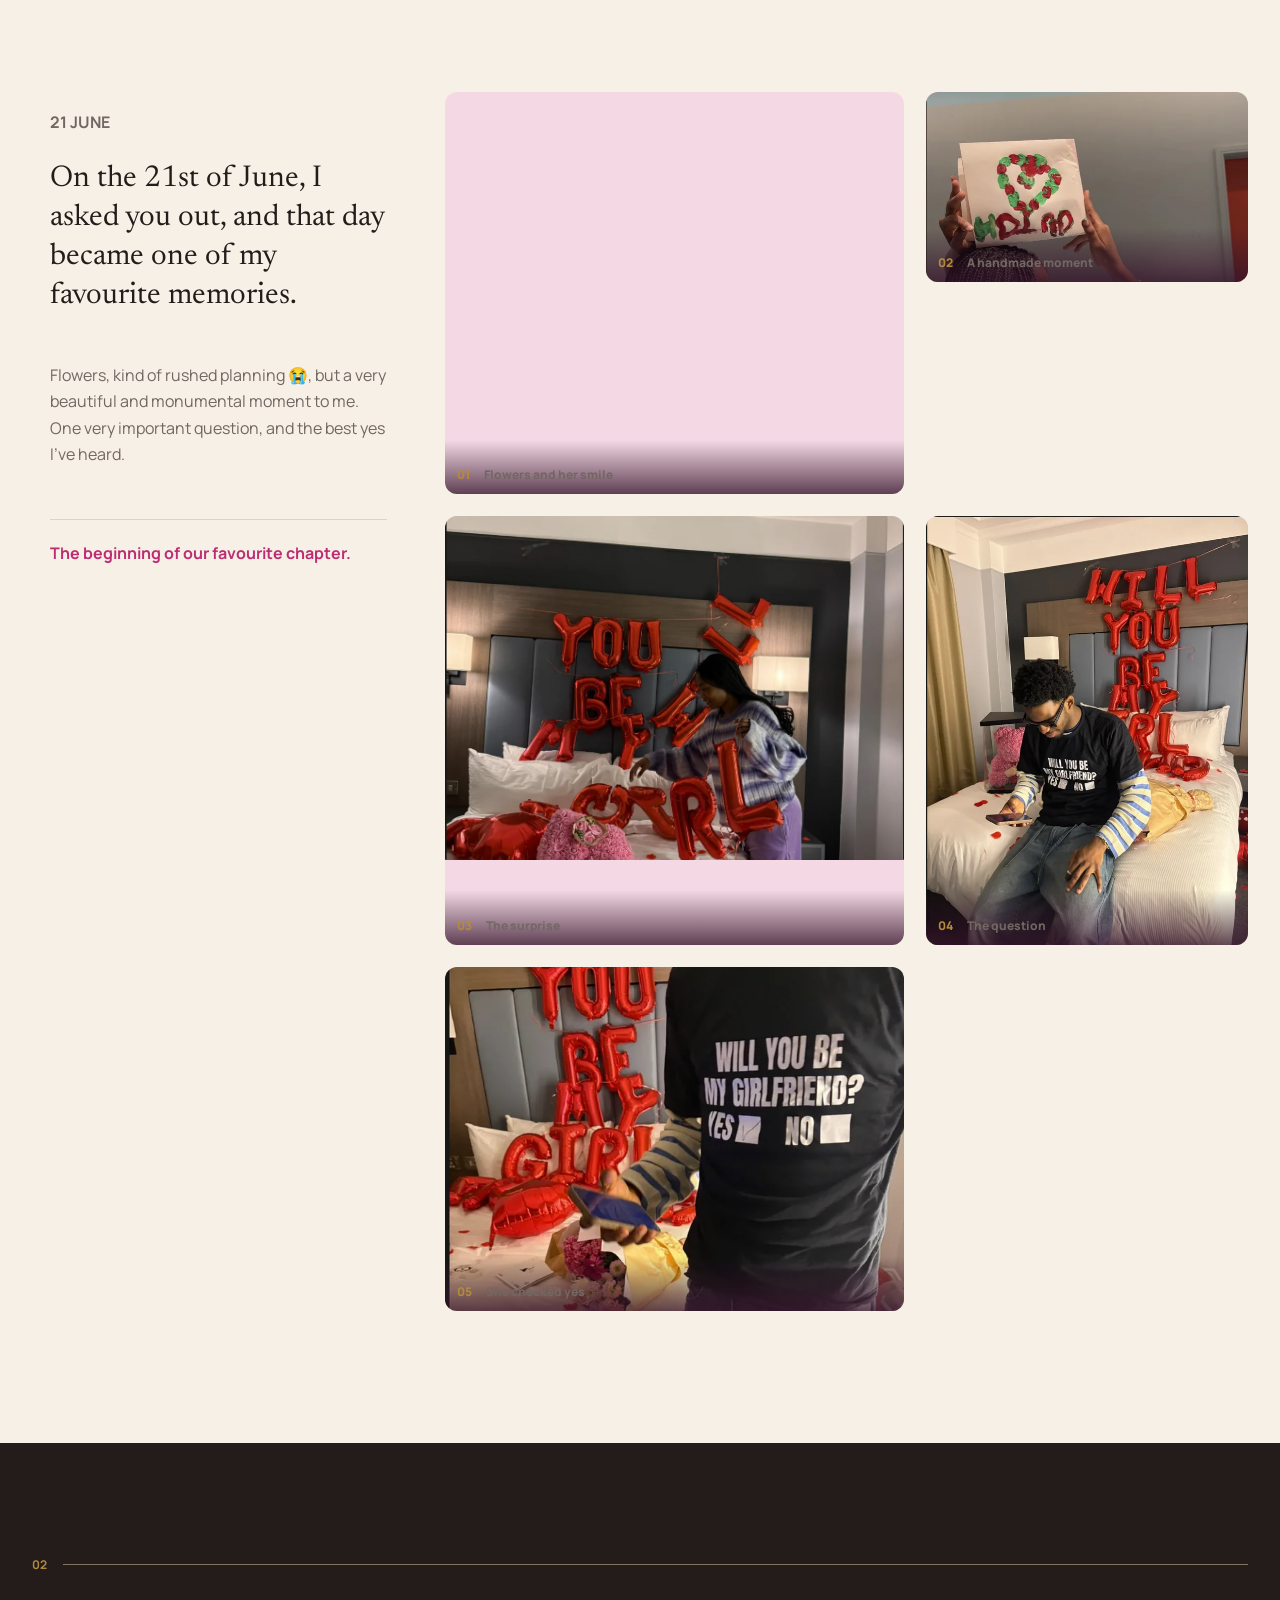
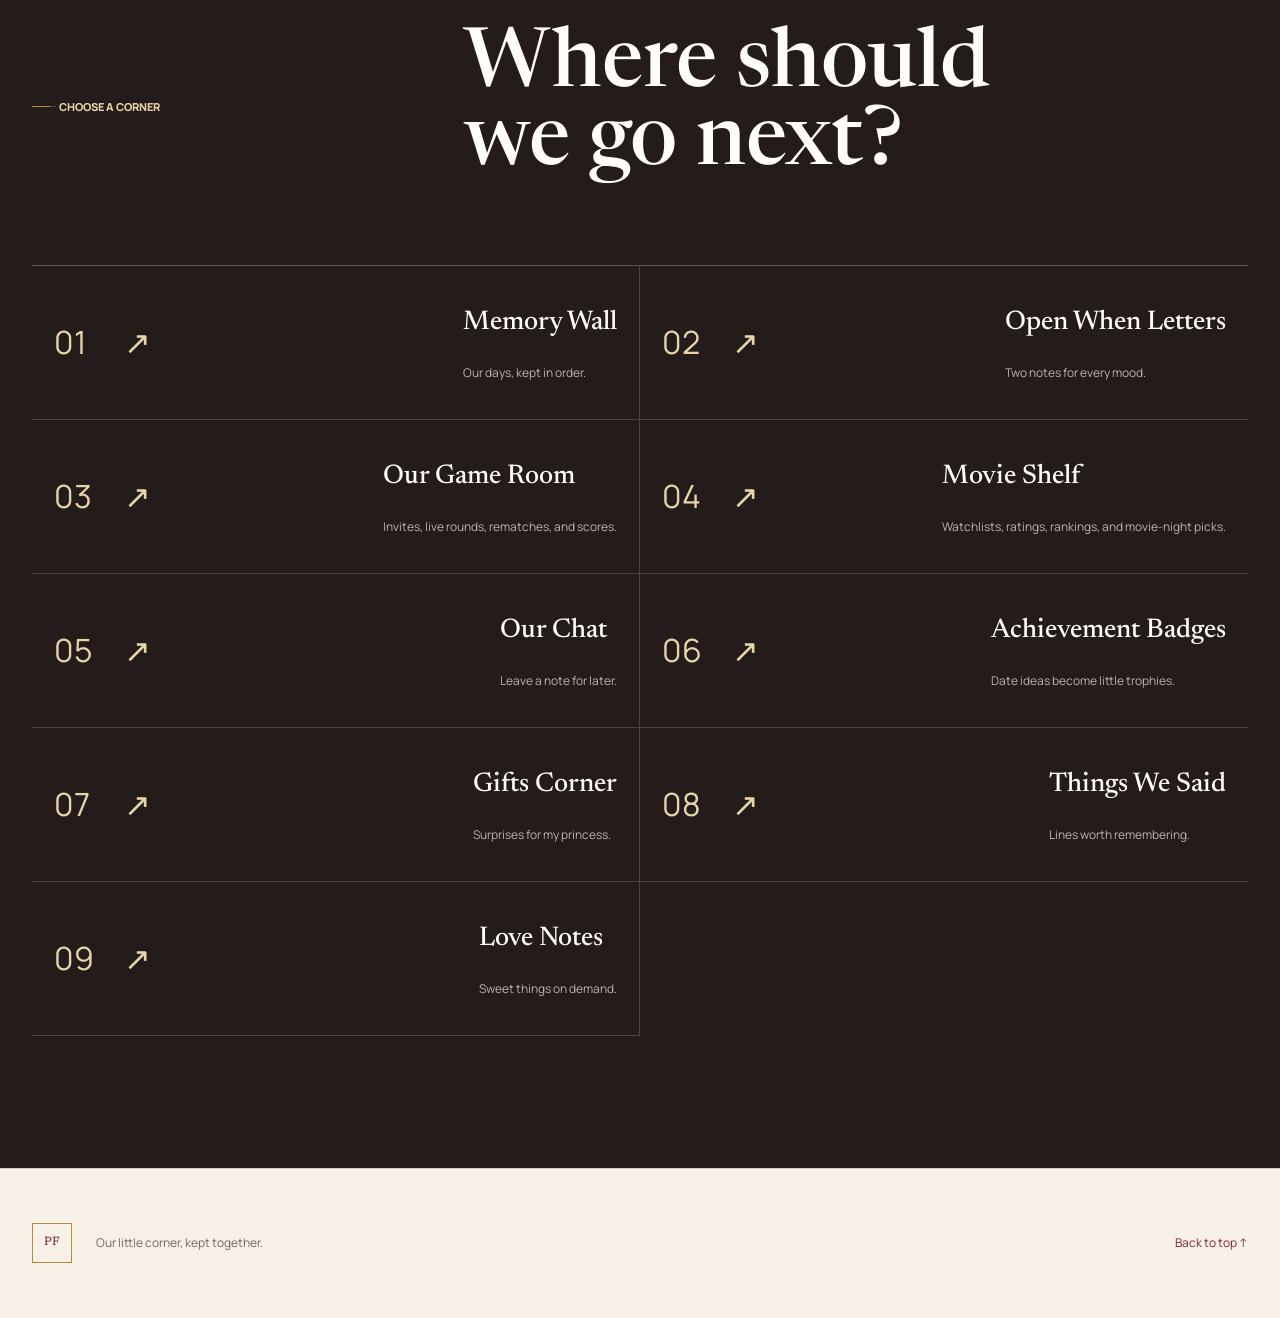
==== commit 14d1b253: "Optimize shared game turns and recovery" ====
--- a/index.html
+++ b/index.html
@@ -18,7 +18,7 @@
   <link rel="preconnect" href="https://fonts.googleapis.com">
   <link rel="preconnect" href="https://fonts.gstatic.com" crossorigin>
   <link href="https://fonts.googleapis.com/css2?family=Manrope:wght@400;500;600;700&amp;family=Newsreader:opsz,wght@6..72,400;6..72,500;6..72,600&amp;display=swap" rel="stylesheet">
-  <link rel="stylesheet" href="style.css?v=20260824-6">
+  <link rel="stylesheet" href="style.css?v=20260824-7">
 </head>
 <body data-page="home">
   <header class="site-header">
@@ -261,7 +261,7 @@
   <script src="https://cdn.jsdelivr.net/npm/@supabase/supabase-js@2"></script>
   <script src="supabase-config.js?v=20260824-1"></script>
   <script src="auth.js?v=20260824-2"></script>
-  <script src="script.js?v=20260824-6"></script>
+  <script src="script.js?v=20260824-7"></script>
   <script src="app-enhancements.js?v=20260824-4"></script>
   <script src="games-plus.js?v=20260824-4"></script>
   <script src="couple-hub.js?v=20260824-4"></script>
--- a/style.css
+++ b/style.css
@@ -5234,6 +5234,23 @@
   border-right: 0;
 }
 
+.game-status-card.current-turn {
+  background: color-mix(in srgb, var(--gold-light) 34%, transparent);
+  box-shadow: inset 0 3px 0 var(--gold);
+}
+
+.game-status-card.current-turn strong::before {
+  content: "";
+  display: inline-block;
+  width: 7px;
+  height: 7px;
+  margin-right: 8px;
+  border-radius: 50%;
+  background: var(--gold);
+  box-shadow: 0 0 0 5px color-mix(in srgb, var(--gold-light) 55%, transparent);
+  vertical-align: 0.12em;
+}
+
 .game-status-card span {
   color: var(--gold);
   font-size: 10px;
@@ -5276,6 +5293,15 @@
 
 .word-history {
   border-top: 1px solid var(--gold-light);
+}
+
+.number-history {
+  margin-bottom: 20px;
+}
+
+.number-history-row .common-result b {
+  color: var(--muted);
+  font-weight: 600;
 }
 
 .word-history-entry {
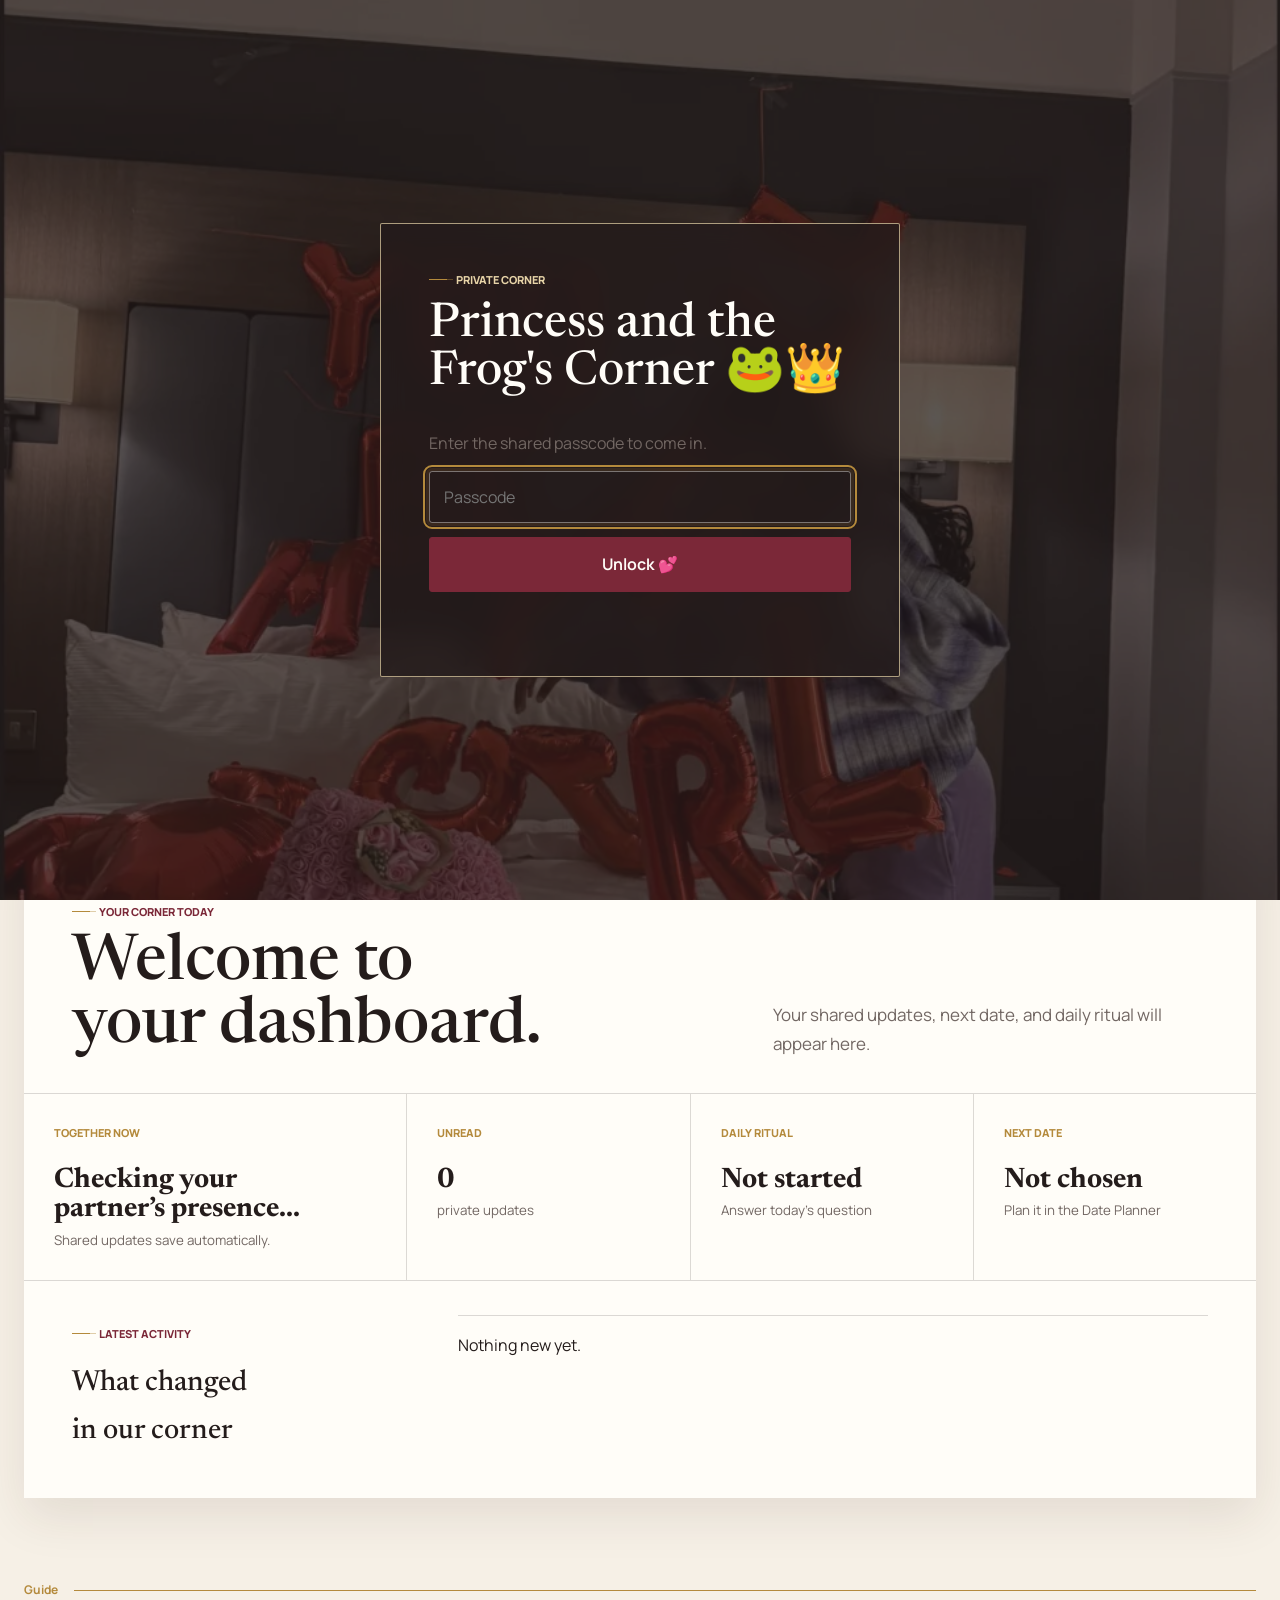
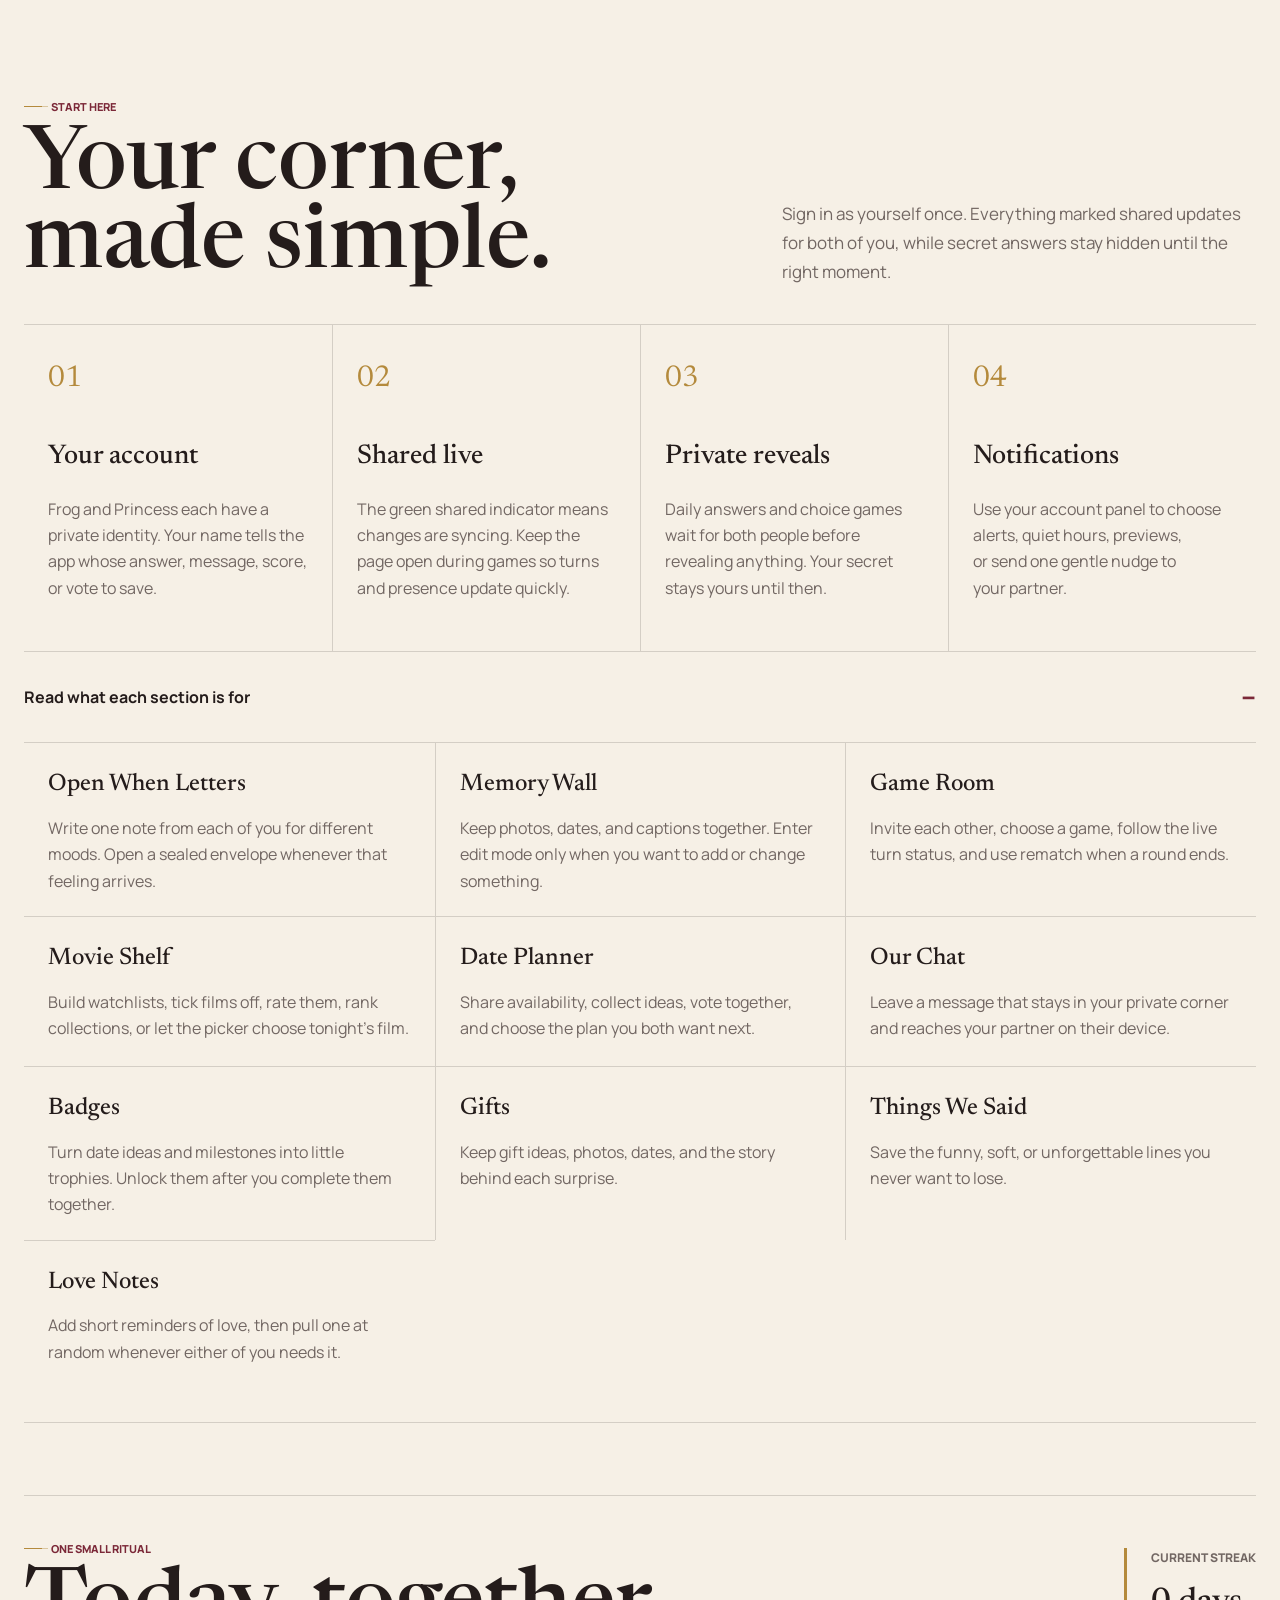
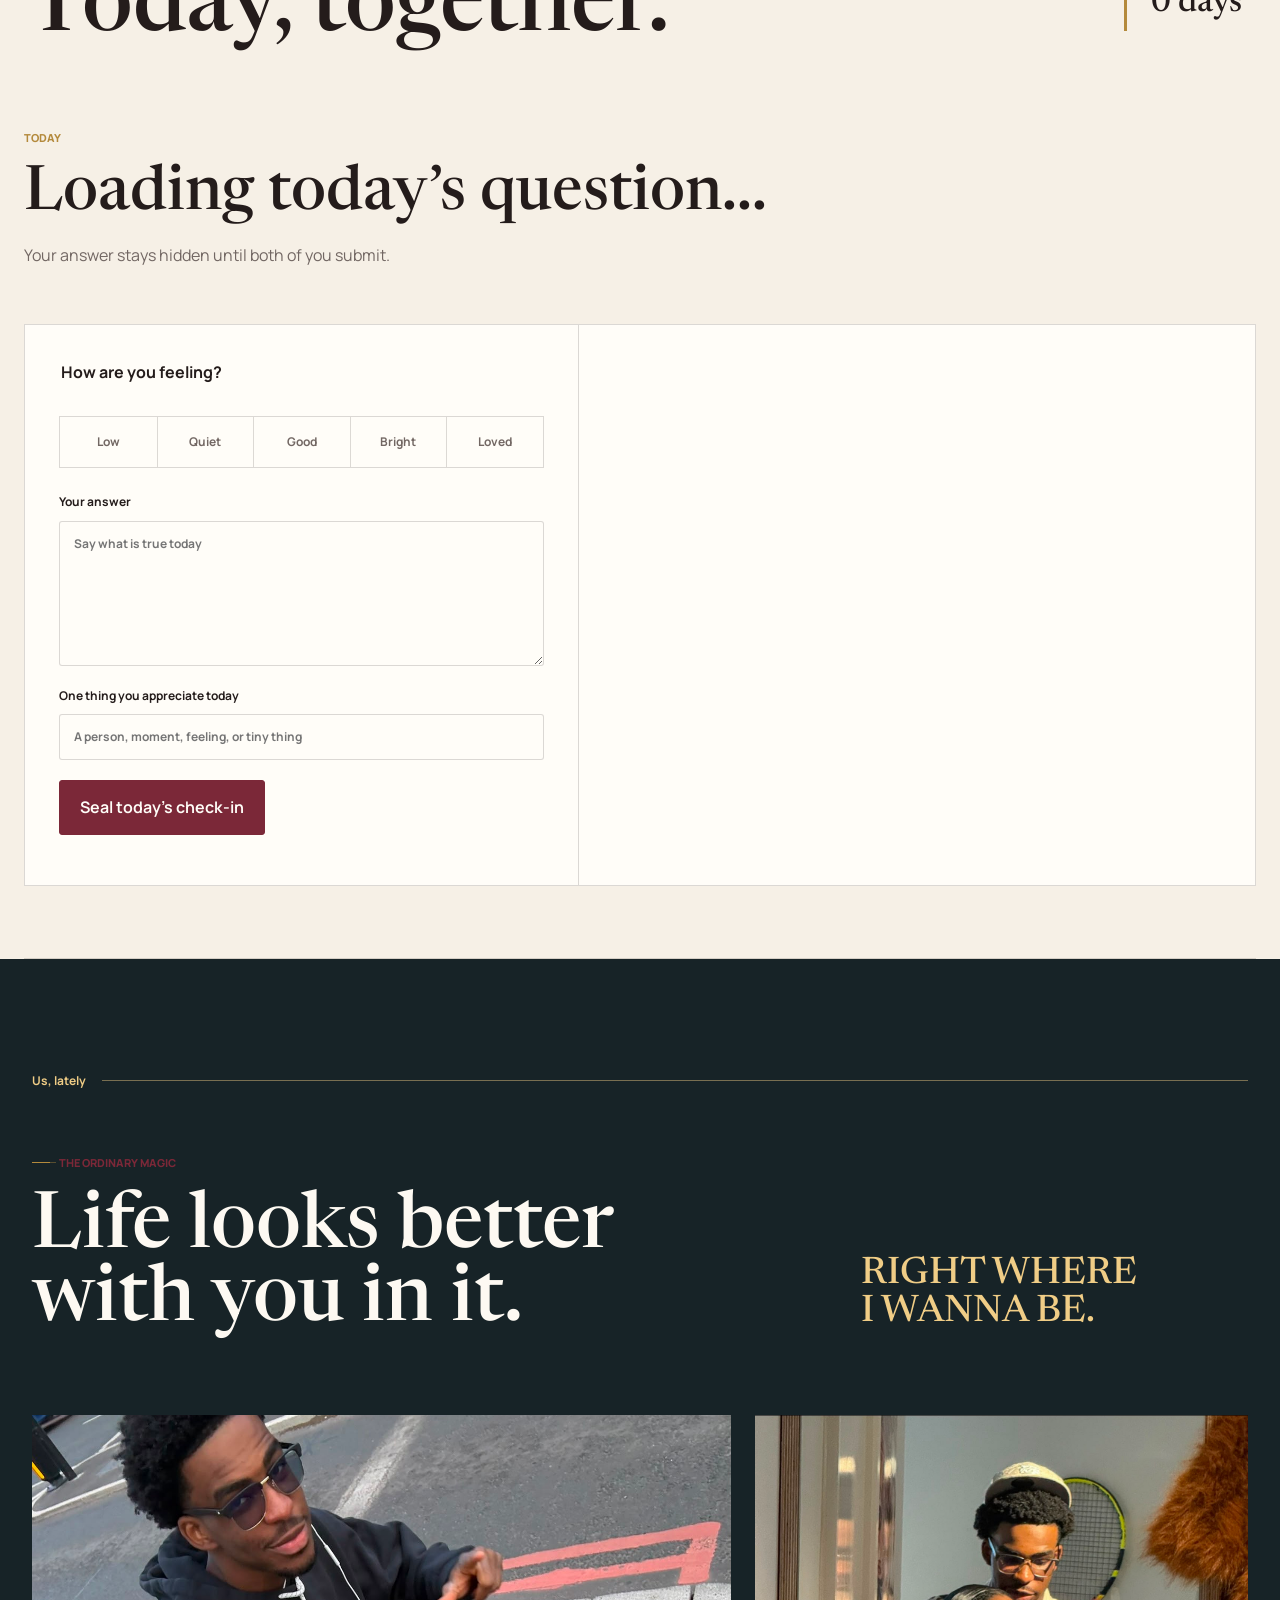
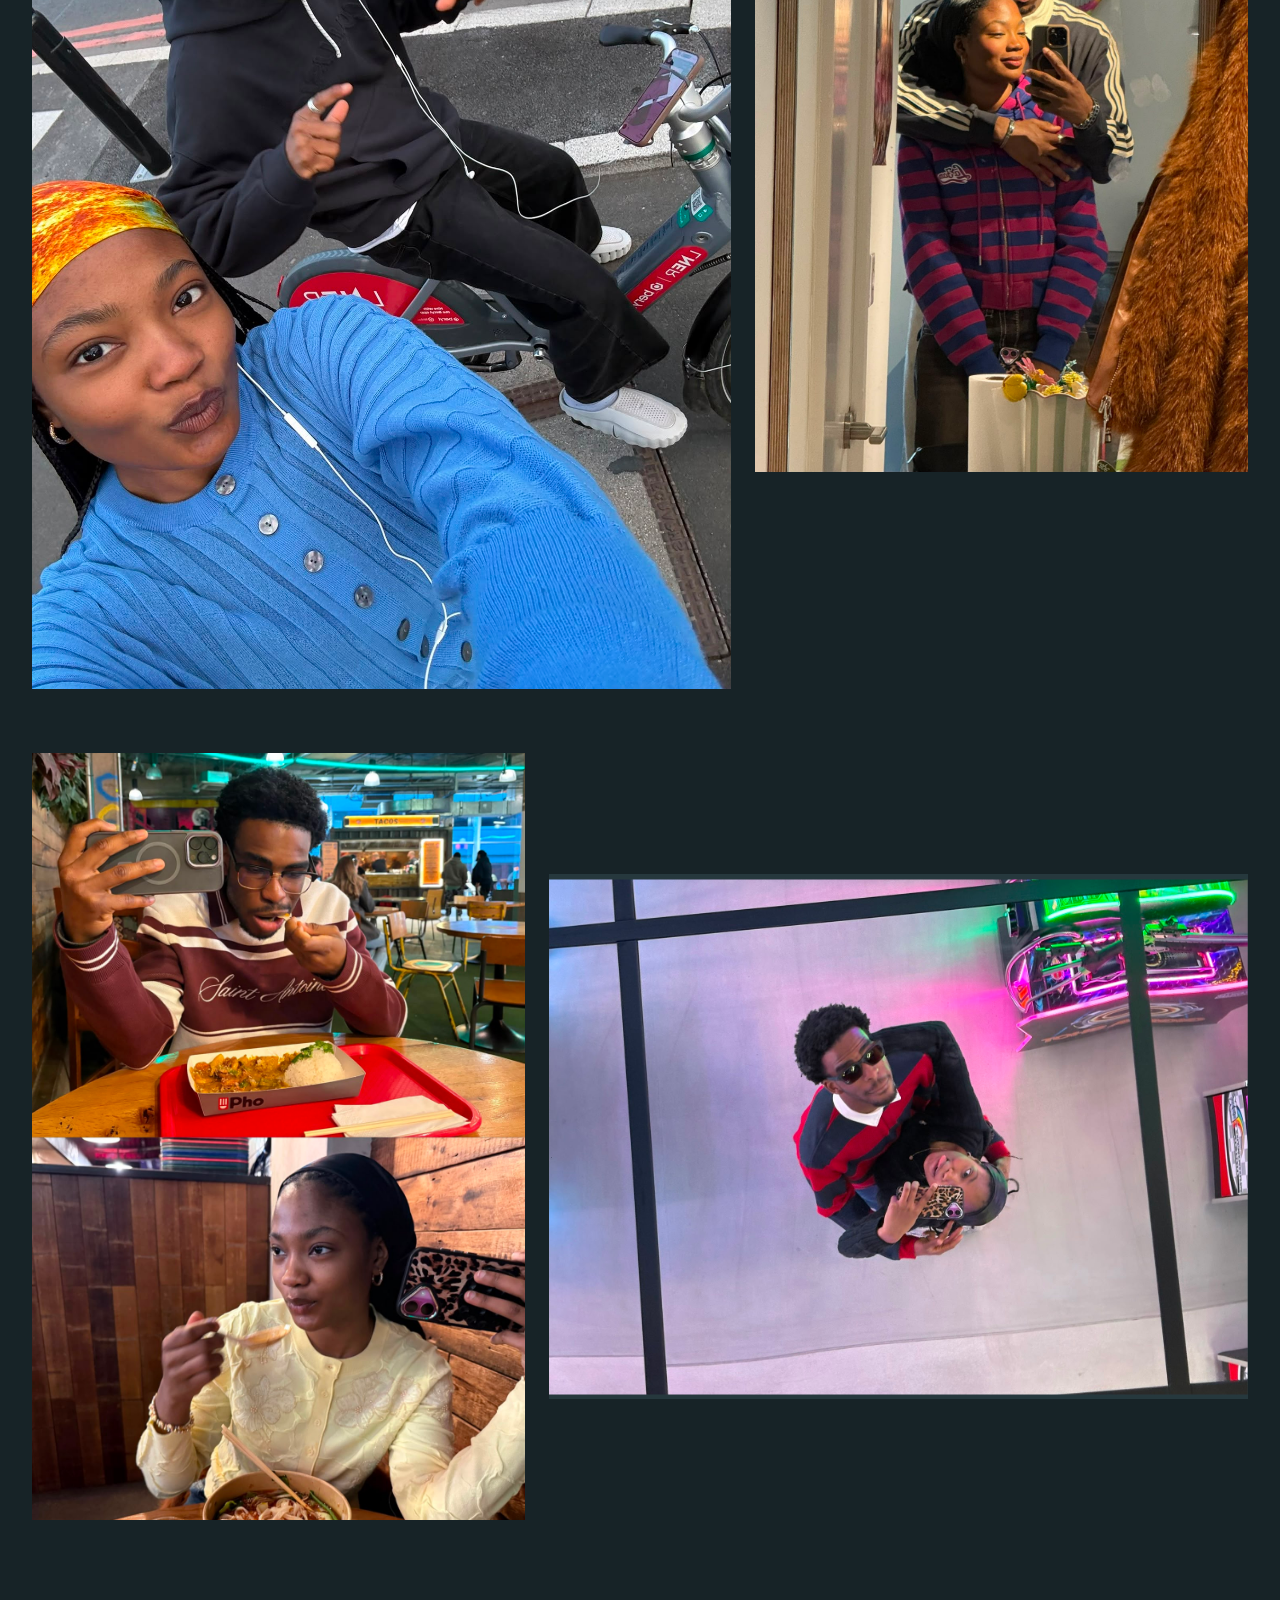
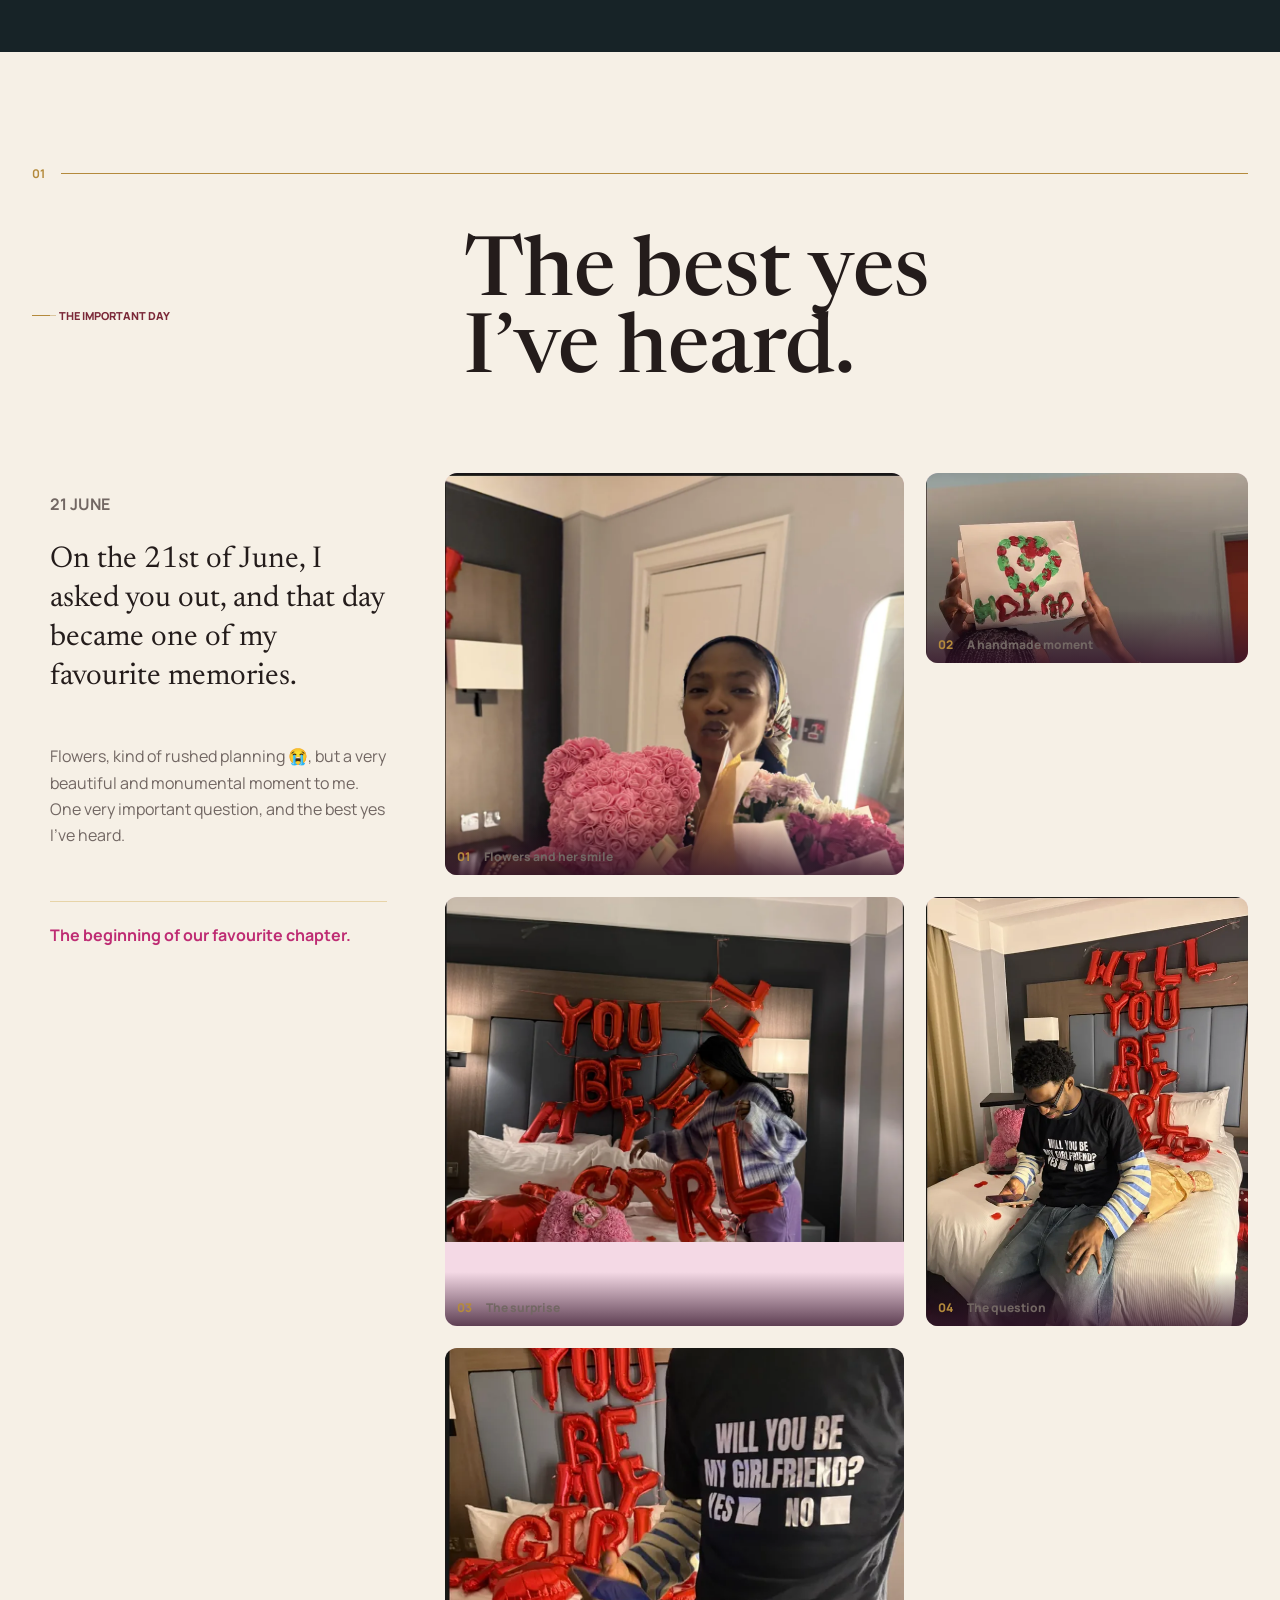
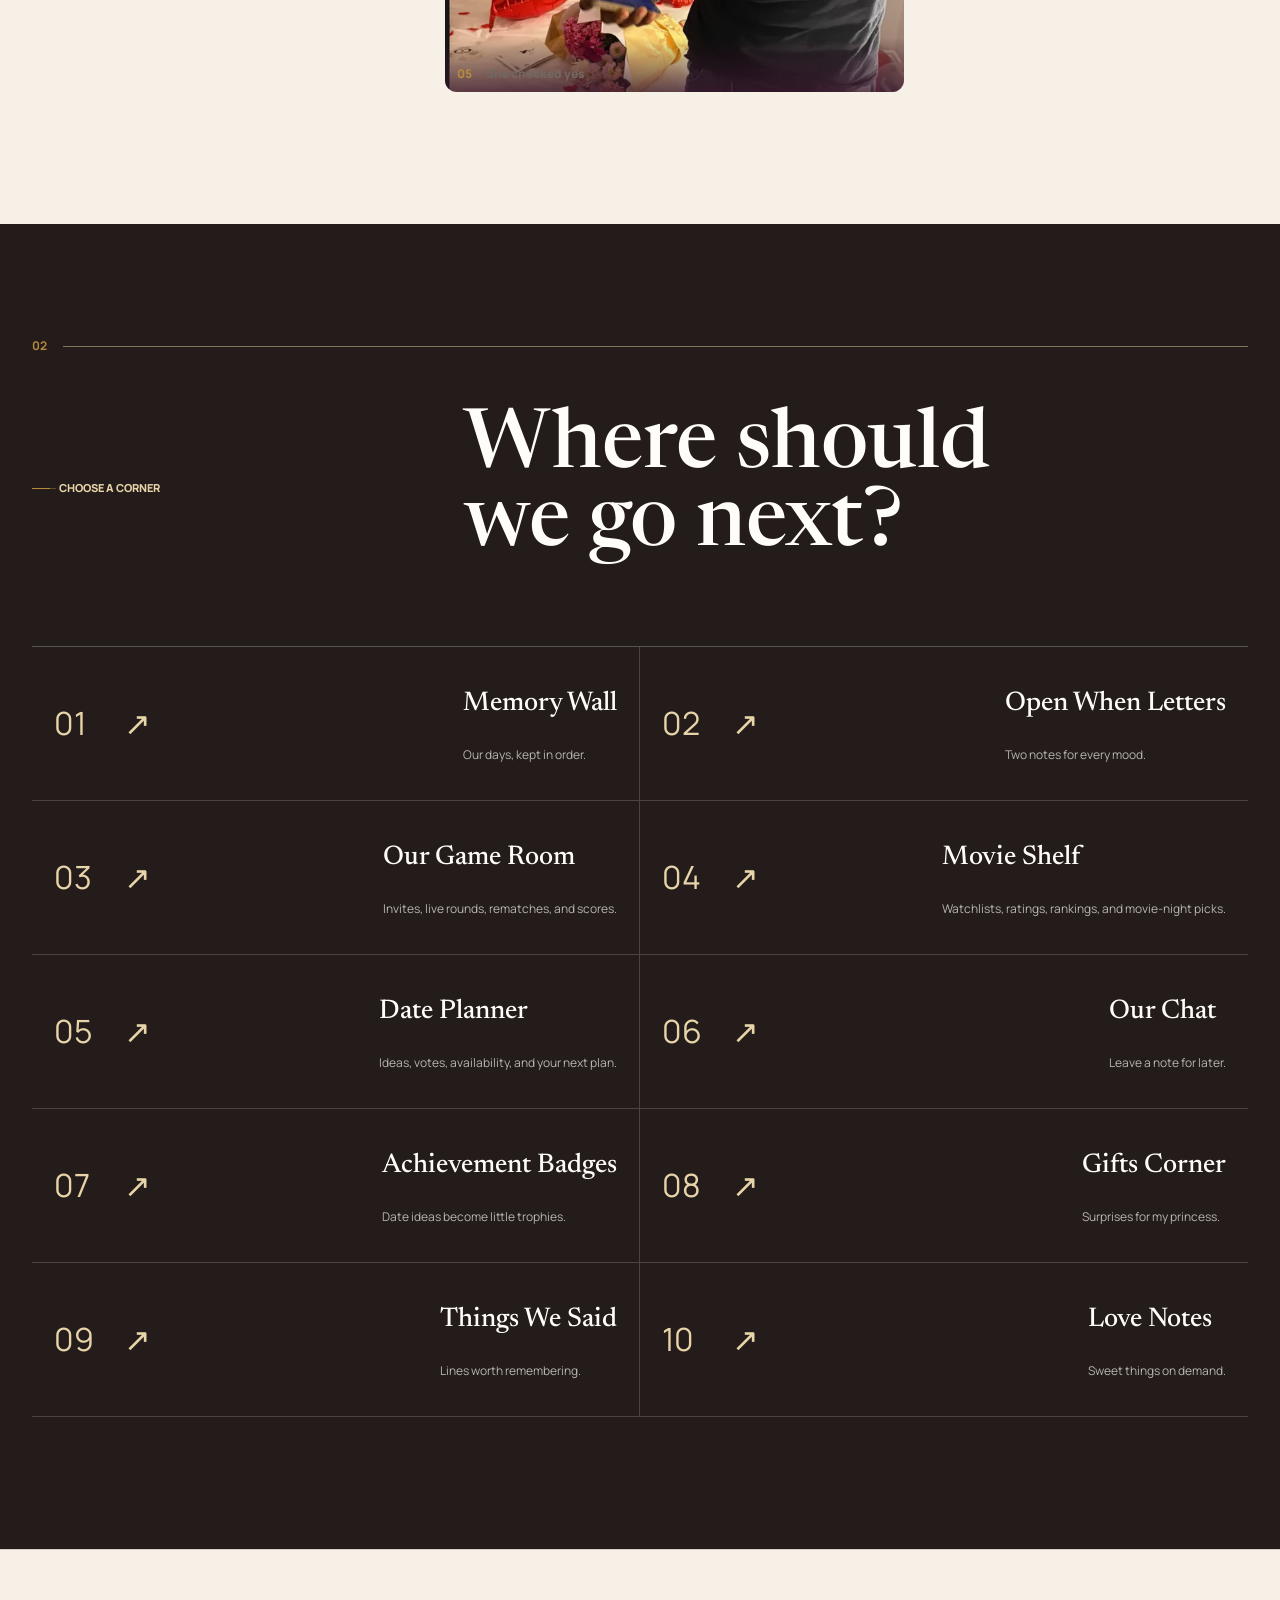
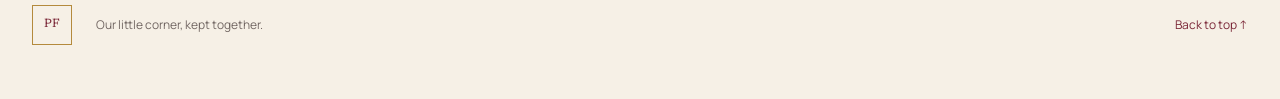
==== commit 55ac38c1: "Move date planner into its own section" ====
--- a/index.html
+++ b/index.html
@@ -18,7 +18,7 @@
   <link rel="preconnect" href="https://fonts.googleapis.com">
   <link rel="preconnect" href="https://fonts.gstatic.com" crossorigin>
   <link href="https://fonts.googleapis.com/css2?family=Manrope:wght@400;500;600;700&amp;family=Newsreader:opsz,wght@6..72,400;6..72,500;6..72,600&amp;display=swap" rel="stylesheet">
-  <link rel="stylesheet" href="style.css?v=20260824-7">
+  <link rel="stylesheet" href="style.css?v=20260824-8">
 </head>
 <body data-page="home">
   <header class="site-header">
@@ -72,7 +72,7 @@
         </article>
         <article><span class="dashboard-label">Unread</span><strong id="dashboardUnread">0</strong><small>private updates</small></article>
         <article><span class="dashboard-label">Daily ritual</span><strong id="dashboardRitual">Not started</strong><small id="dashboardRitualDetail">Answer today&rsquo;s question</small></article>
-        <article><span class="dashboard-label">Next date</span><strong id="dashboardDate">Not chosen</strong><small id="dashboardDateDetail">Build your shortlist below</small></article>
+        <article><span class="dashboard-label">Next date</span><strong id="dashboardDate">Not chosen</strong><small id="dashboardDateDetail">Plan it in the Date Planner</small></article>
       </div>
       <div class="dashboard-activity">
         <div><p class="eyebrow">Latest activity</p><h3>What changed in our corner</h3></div>
@@ -99,6 +99,7 @@
           <a href="memories.html"><strong>Memory Wall</strong><span>Keep photos, dates, and captions together. Enter edit mode only when you want to add or change something.</span></a>
           <a href="game.html"><strong>Game Room</strong><span>Invite each other, choose a game, follow the live turn status, and use rematch when a round ends.</span></a>
           <a href="movies.html"><strong>Movie Shelf</strong><span>Build watchlists, tick films off, rate them, rank collections, or let the picker choose tonight&rsquo;s film.</span></a>
+          <a href="dates.html"><strong>Date Planner</strong><span>Share availability, collect ideas, vote together, and choose the plan you both want next.</span></a>
           <a href="messages.html"><strong>Our Chat</strong><span>Leave a message that stays in your private corner and reaches your partner on their device.</span></a>
           <a href="badges.html"><strong>Badges</strong><span>Turn date ideas and milestones into little trophies. Unlock them after you complete them together.</span></a>
           <a href="gifts.html"><strong>Gifts</strong><span>Keep gift ideas, photos, dates, and the story behind each surprise.</span></a>
@@ -139,33 +140,6 @@
       </div>
     </section>
 
-    <section class="date-planner" id="datePlanner" aria-labelledby="datePlannerTitle">
-      <div class="planner-heading">
-        <div><p class="eyebrow">Plan something lovely</p><h2 id="datePlannerTitle">Date Planner</h2></div>
-        <button class="btn primary" id="chooseDateIdea" type="button">Choose tonight&rsquo;s date</button>
-      </div>
-      <div class="selected-date" id="selectedDateIdea" aria-live="polite"><span>No date chosen yet</span><strong>Vote on ideas or let the picker surprise you.</strong></div>
-      <div class="availability-strip">
-        <label>Your next free time<input id="dateAvailability" type="datetime-local"></label>
-        <button class="btn" id="saveAvailability" type="button">Save my availability</button>
-        <div id="availabilitySummary">Waiting for both schedules.</div>
-      </div>
-      <div class="planner-layout">
-        <form class="date-idea-form" id="dateIdeaForm">
-          <h3>Add a date idea</h3>
-          <label>Idea<input id="dateIdeaTitle" type="text" maxlength="100" placeholder="Paint together, late-night dessert..." required></label>
-          <div class="form-row">
-            <label>When<input id="dateIdeaWhen" type="datetime-local"></label>
-            <label>Budget<select id="dateIdeaBudget"><option value="Free">Free</option><option value="Low">Low</option><option value="Medium" selected>Medium</option><option value="Treat">A proper treat</option></select></label>
-          </div>
-          <label>Location<input id="dateIdeaLocation" type="text" maxlength="100" placeholder="Home, London, somewhere new..."></label>
-          <label>Little details<textarea id="dateIdeaNotes" maxlength="300" rows="3" placeholder="What would make this date special?"></textarea></label>
-          <button class="btn primary" type="submit">Add to our shortlist</button>
-        </form>
-        <div class="date-idea-list" id="dateIdeaList"></div>
-      </div>
-    </section>
-
     <section class="us-chapter" id="usLately" aria-labelledby="usLatelyTitle">
       <div class="us-chapter-inner">
         <div class="chapter-rule" aria-hidden="true"><span>Us, lately</span></div>
@@ -242,11 +216,12 @@
         <a class="feature-card feature-main" href="letters.html"><span class="feature-number">02</span><strong>Open When Letters</strong><small>Two notes for every mood.</small><span class="feature-arrow" aria-hidden="true">&nearr;</span></a>
         <a class="feature-card" href="game.html"><span class="feature-number">03</span><strong>Our Game Room</strong><small>Invites, live rounds, rematches, and scores.</small><span class="feature-arrow" aria-hidden="true">&nearr;</span></a>
         <a class="feature-card" href="movies.html"><span class="feature-number">04</span><strong>Movie Shelf</strong><small>Watchlists, ratings, rankings, and movie-night picks.</small><span class="feature-arrow" aria-hidden="true">&nearr;</span></a>
-        <a class="feature-card" href="messages.html"><span class="feature-number">05</span><strong>Our Chat</strong><small>Leave a note for later.</small><span class="feature-arrow" aria-hidden="true">&nearr;</span></a>
-        <a class="feature-card" href="badges.html"><span class="feature-number">06</span><strong>Achievement Badges</strong><small>Date ideas become little trophies.</small><span class="feature-arrow" aria-hidden="true">&nearr;</span></a>
-        <a class="feature-card" href="gifts.html"><span class="feature-number">07</span><strong>Gifts Corner</strong><small>Surprises for my princess.</small><span class="feature-arrow" aria-hidden="true">&nearr;</span></a>
-        <a class="feature-card" href="quotes.html"><span class="feature-number">08</span><strong>Things We Said</strong><small>Lines worth remembering.</small><span class="feature-arrow" aria-hidden="true">&nearr;</span></a>
-        <a class="feature-card" href="love.html"><span class="feature-number">09</span><strong>Love Notes</strong><small>Sweet things on demand.</small><span class="feature-arrow" aria-hidden="true">&nearr;</span></a>
+        <a class="feature-card" href="dates.html"><span class="feature-number">05</span><strong>Date Planner</strong><small>Ideas, votes, availability, and your next plan.</small><span class="feature-arrow" aria-hidden="true">&nearr;</span></a>
+        <a class="feature-card" href="messages.html"><span class="feature-number">06</span><strong>Our Chat</strong><small>Leave a note for later.</small><span class="feature-arrow" aria-hidden="true">&nearr;</span></a>
+        <a class="feature-card" href="badges.html"><span class="feature-number">07</span><strong>Achievement Badges</strong><small>Date ideas become little trophies.</small><span class="feature-arrow" aria-hidden="true">&nearr;</span></a>
+        <a class="feature-card" href="gifts.html"><span class="feature-number">08</span><strong>Gifts Corner</strong><small>Surprises for my princess.</small><span class="feature-arrow" aria-hidden="true">&nearr;</span></a>
+        <a class="feature-card" href="quotes.html"><span class="feature-number">09</span><strong>Things We Said</strong><small>Lines worth remembering.</small><span class="feature-arrow" aria-hidden="true">&nearr;</span></a>
+        <a class="feature-card" href="love.html"><span class="feature-number">10</span><strong>Love Notes</strong><small>Sweet things on demand.</small><span class="feature-arrow" aria-hidden="true">&nearr;</span></a>
       </div>
     </section>
   </main>
@@ -261,9 +236,9 @@
   <script src="https://cdn.jsdelivr.net/npm/@supabase/supabase-js@2"></script>
   <script src="supabase-config.js?v=20260824-1"></script>
   <script src="auth.js?v=20260824-2"></script>
-  <script src="script.js?v=20260824-7"></script>
-  <script src="app-enhancements.js?v=20260824-4"></script>
+  <script src="script.js?v=20260824-8"></script>
+  <script src="app-enhancements.js?v=20260824-5"></script>
   <script src="games-plus.js?v=20260824-4"></script>
-  <script src="couple-hub.js?v=20260824-4"></script>
+  <script src="couple-hub.js?v=20260824-5"></script>
 </body>
 </html>
--- a/style.css
+++ b/style.css
@@ -608,6 +608,55 @@
 
 .date-idea-actions .text-action {
   color: var(--muted);
+}
+
+.date-page .date-planner {
+  width: 100%;
+  margin: 48px 0 0;
+  padding-bottom: 0;
+  border-top: 0;
+}
+
+.date-intro-copy {
+  display: grid;
+  gap: 24px;
+  align-content: end;
+  padding-bottom: 10px;
+}
+
+.date-intro-copy p {
+  margin: 0;
+  color: var(--muted);
+  font-size: 18px;
+  line-height: 1.7;
+}
+
+.date-intro-copy .text-action {
+  width: fit-content;
+  color: var(--burgundy);
+}
+
+.date-page .planner-heading {
+  padding-top: 28px;
+}
+
+.date-page .date-idea-form .composer-title {
+  margin: 0 0 10px;
+  color: var(--gold);
+  font-size: 11px;
+  font-weight: 800;
+  text-transform: uppercase;
+}
+
+@media (max-width: 700px) {
+  .date-page .date-planner {
+    width: 100%;
+    margin-top: 24px;
+  }
+
+  .date-intro-copy {
+    padding-bottom: 0;
+  }
 }
 
 .date-idea-actions .is-voted {
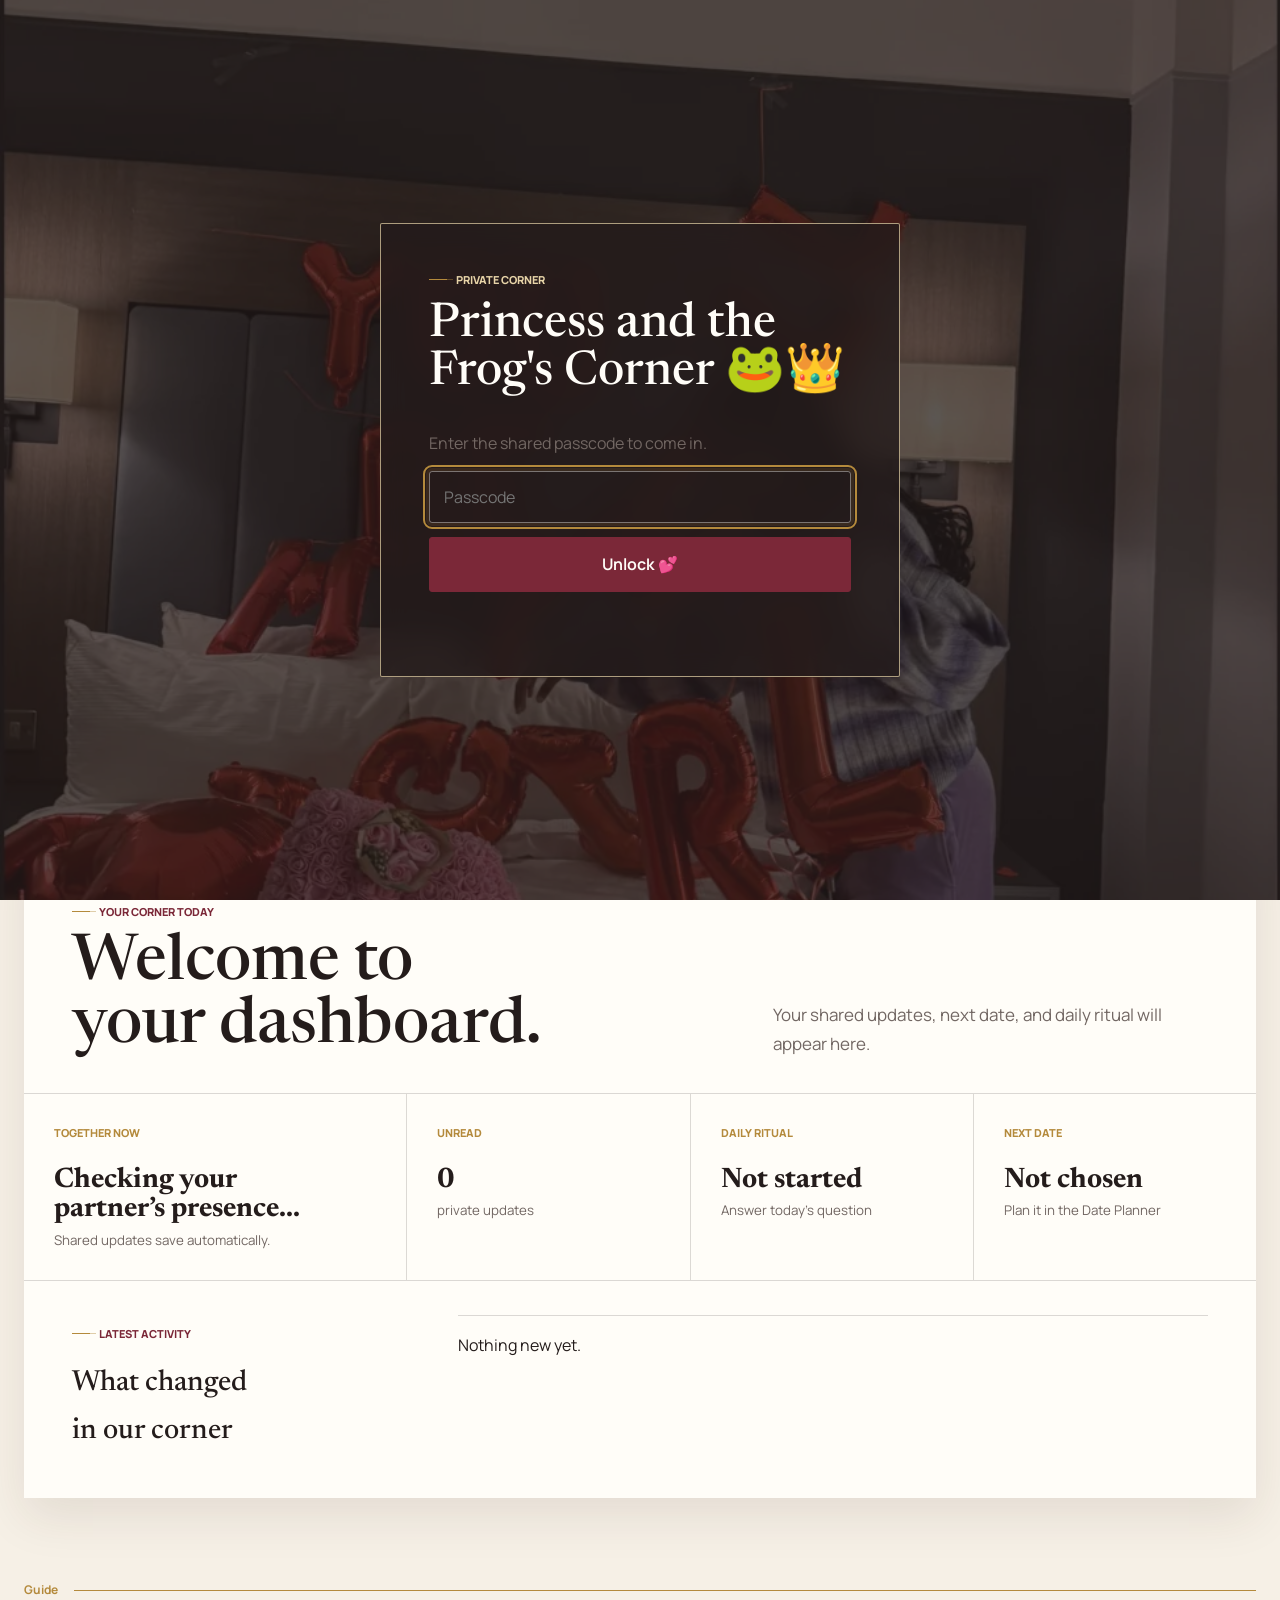
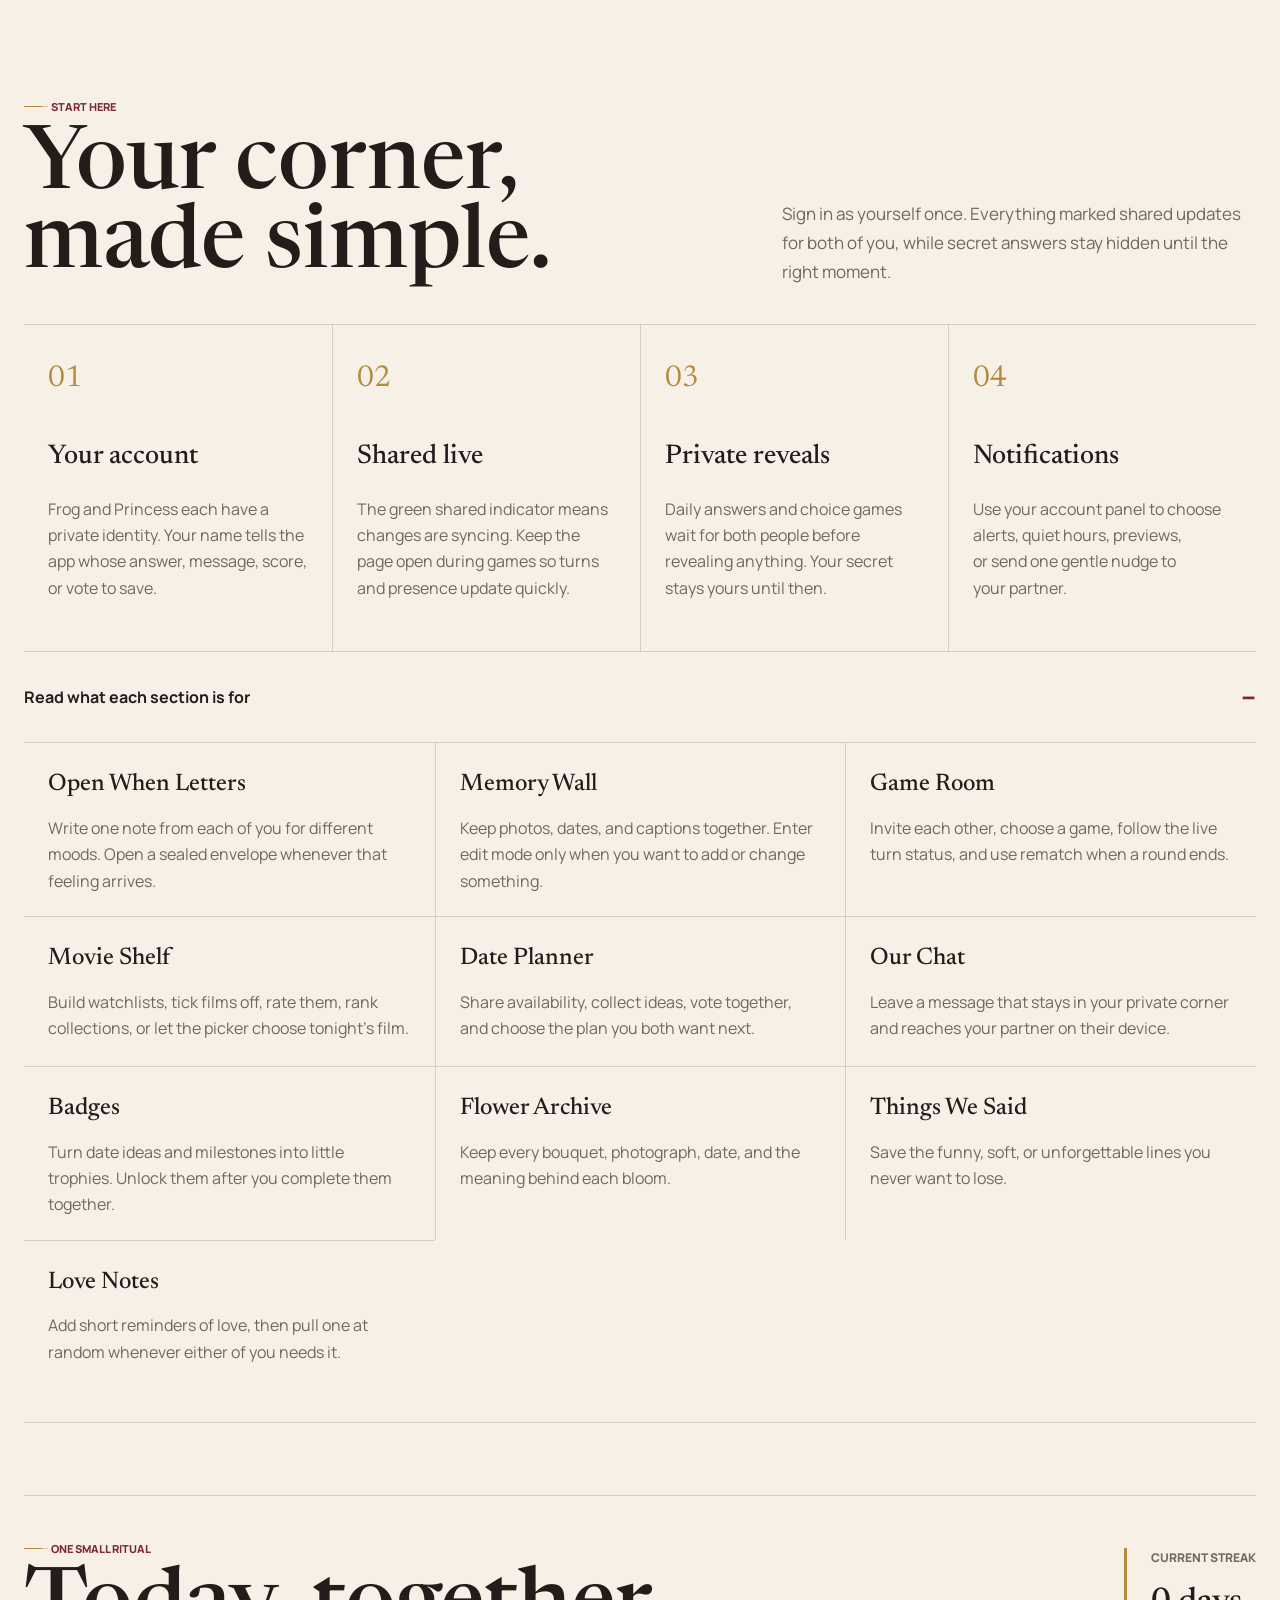
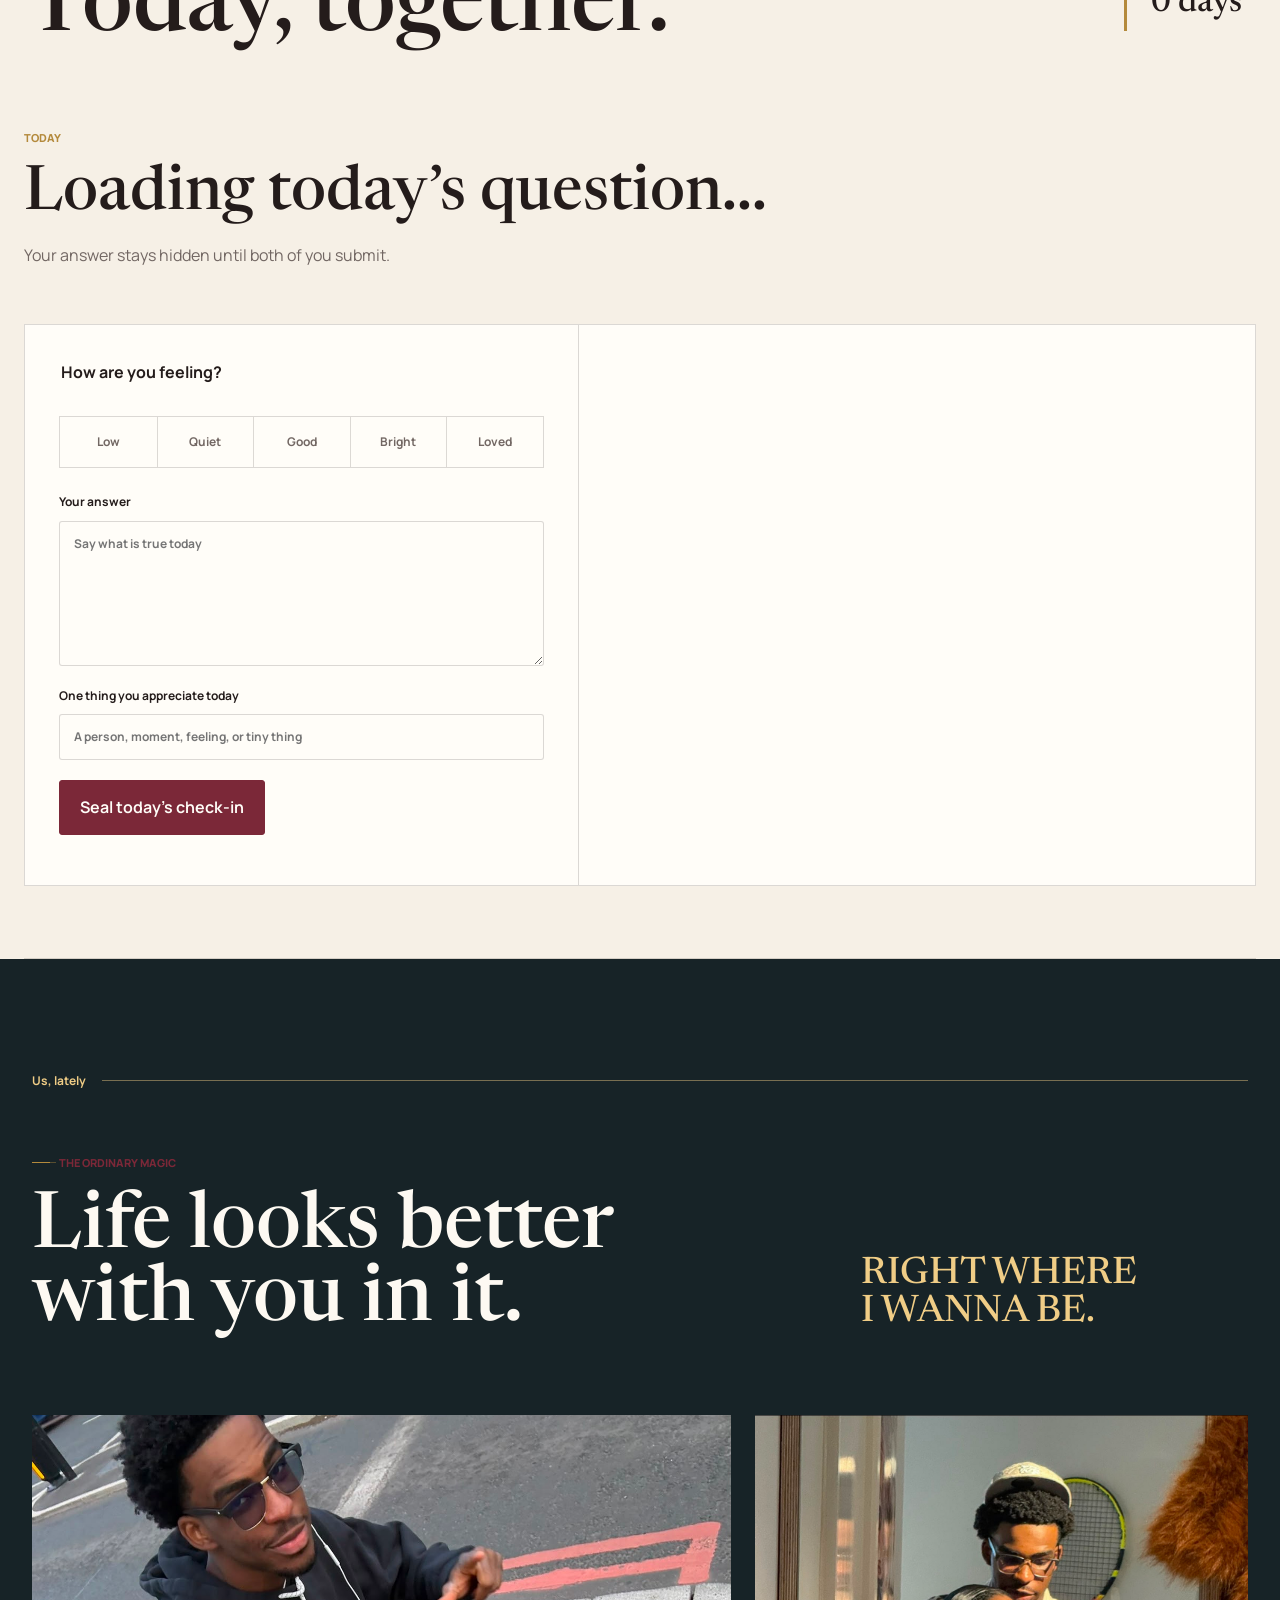
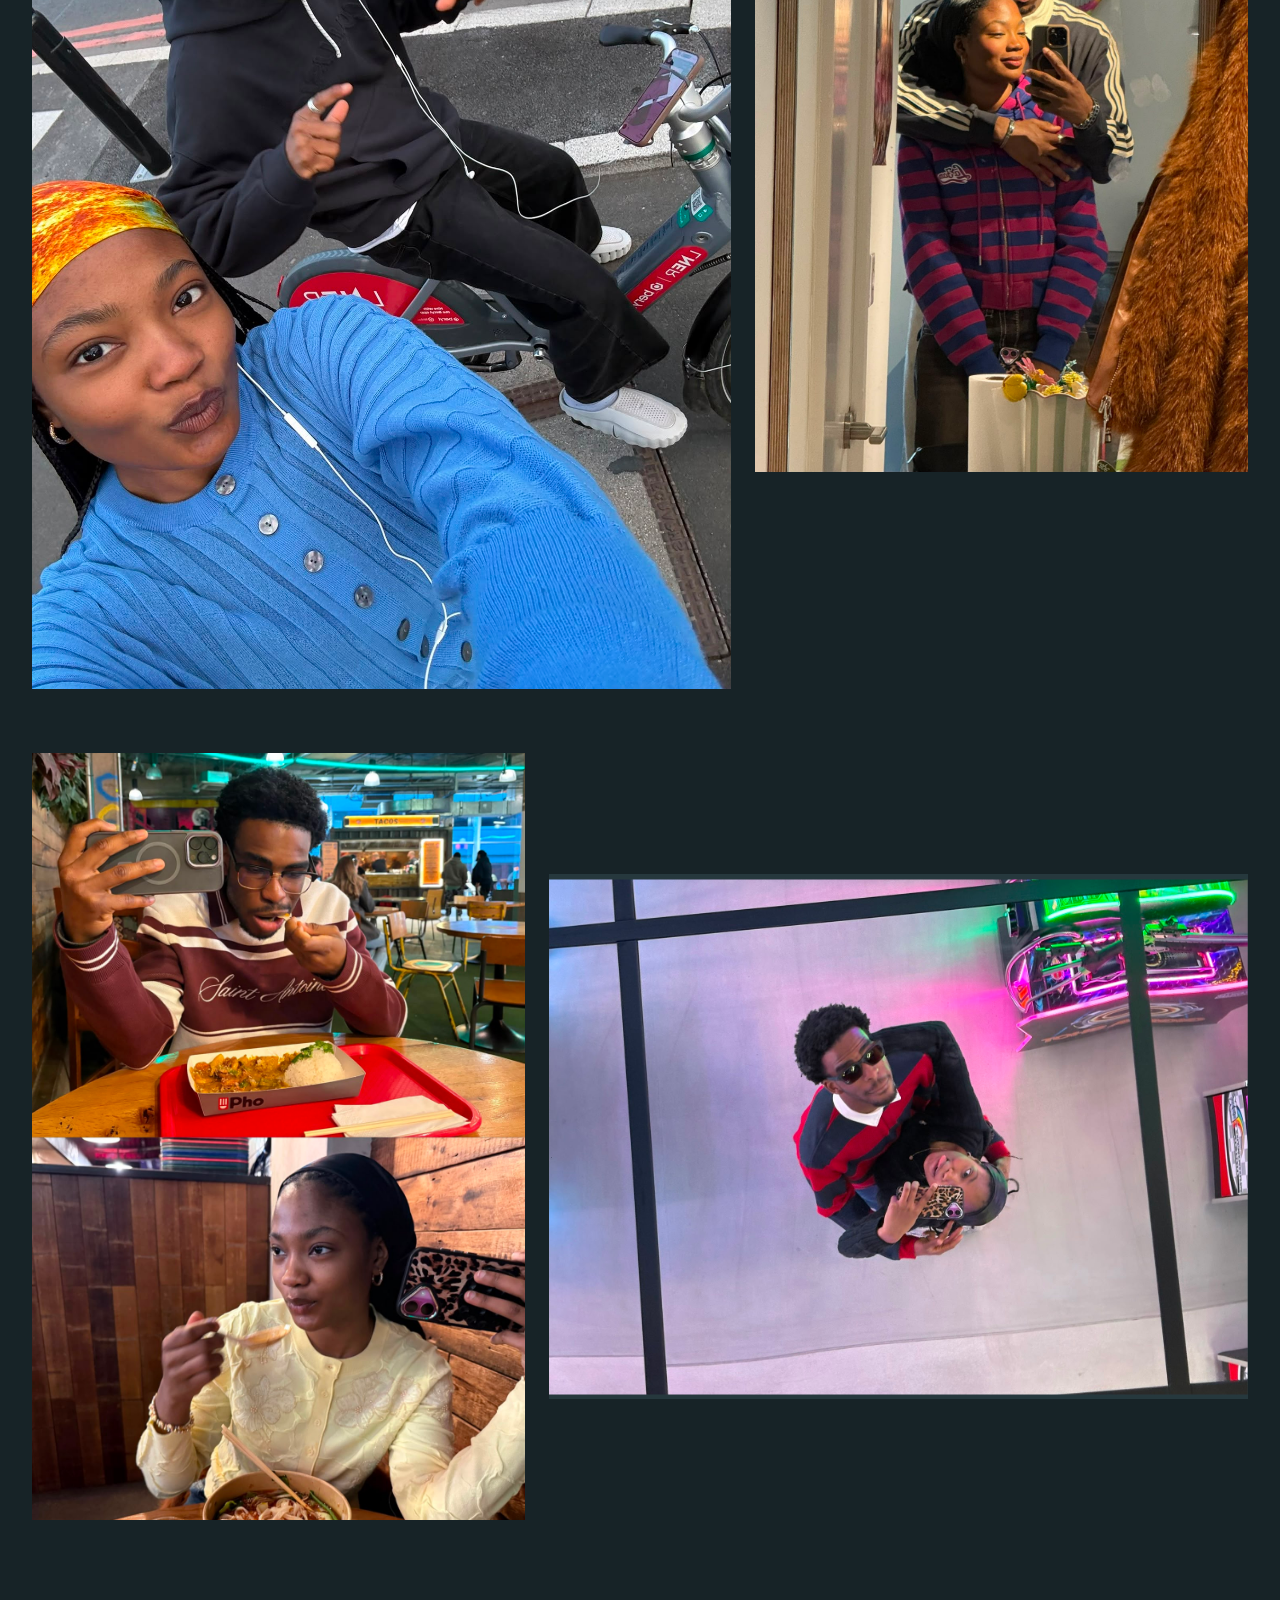
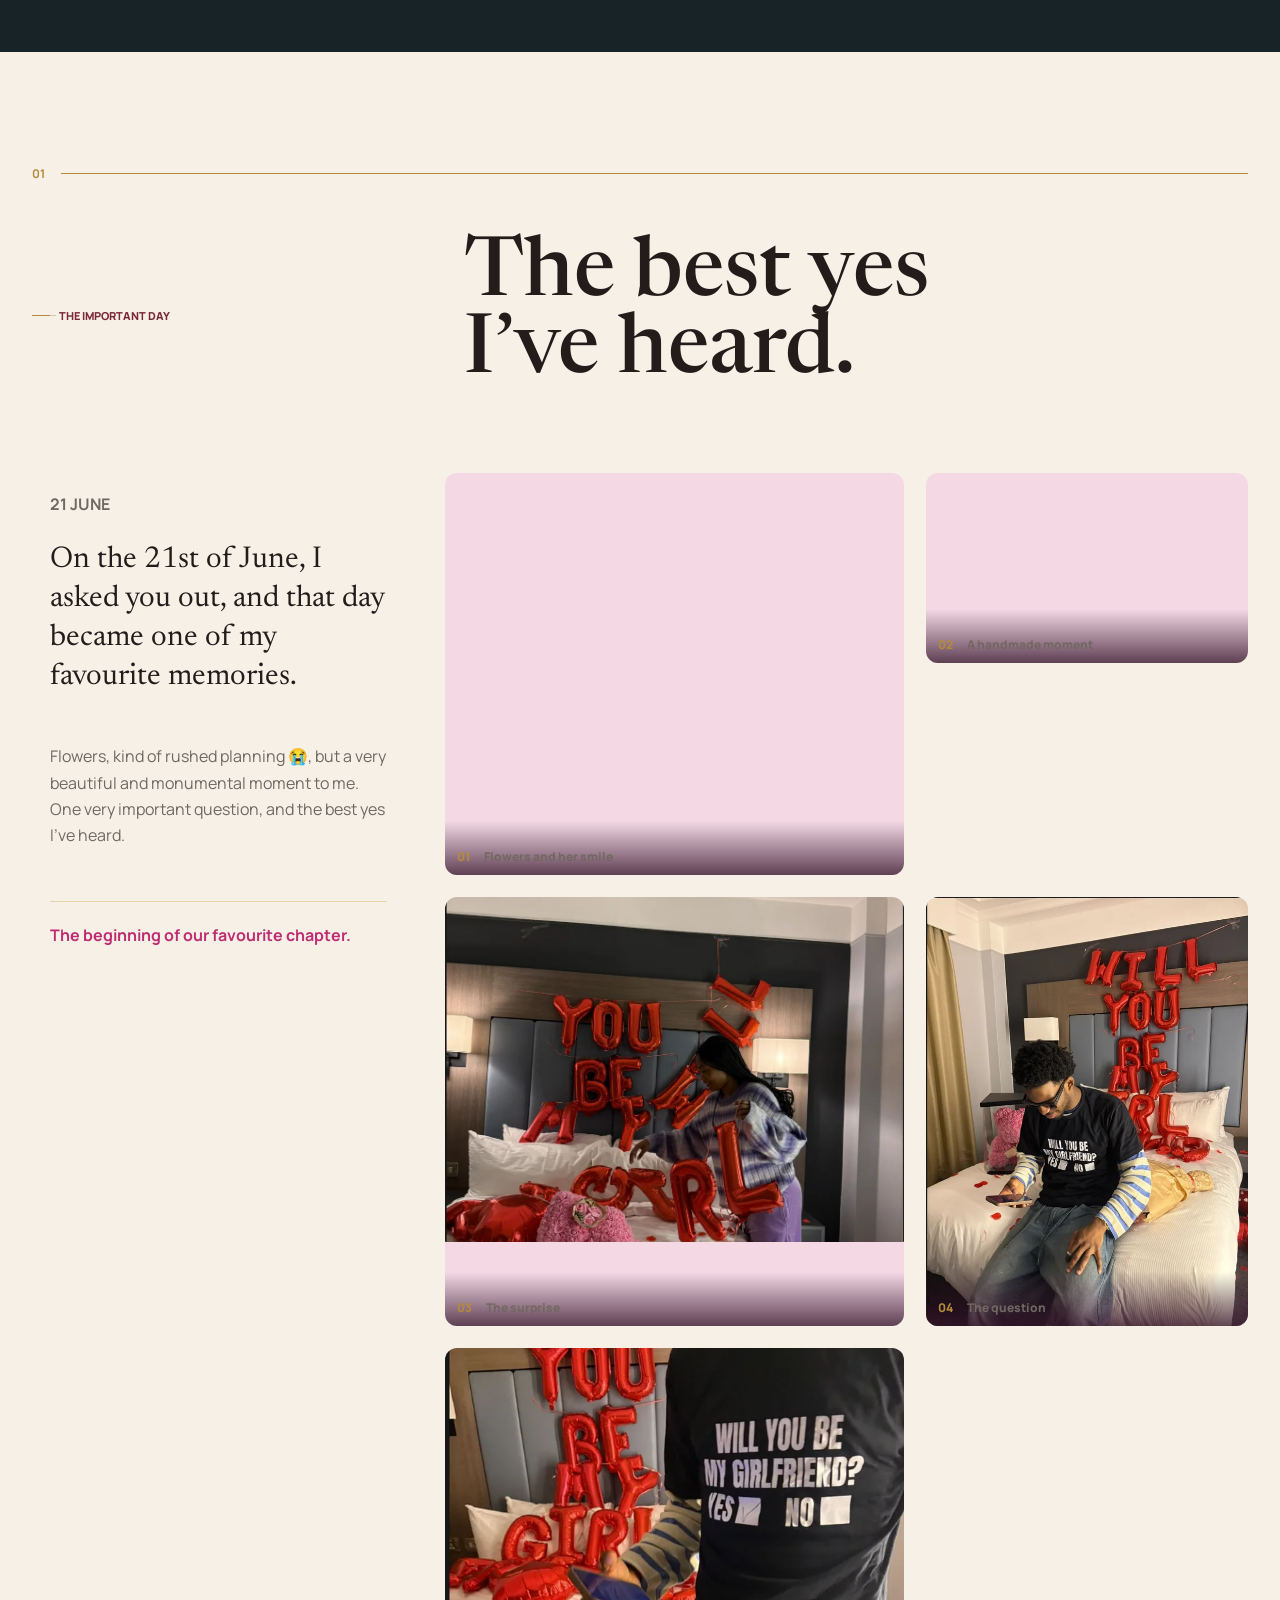
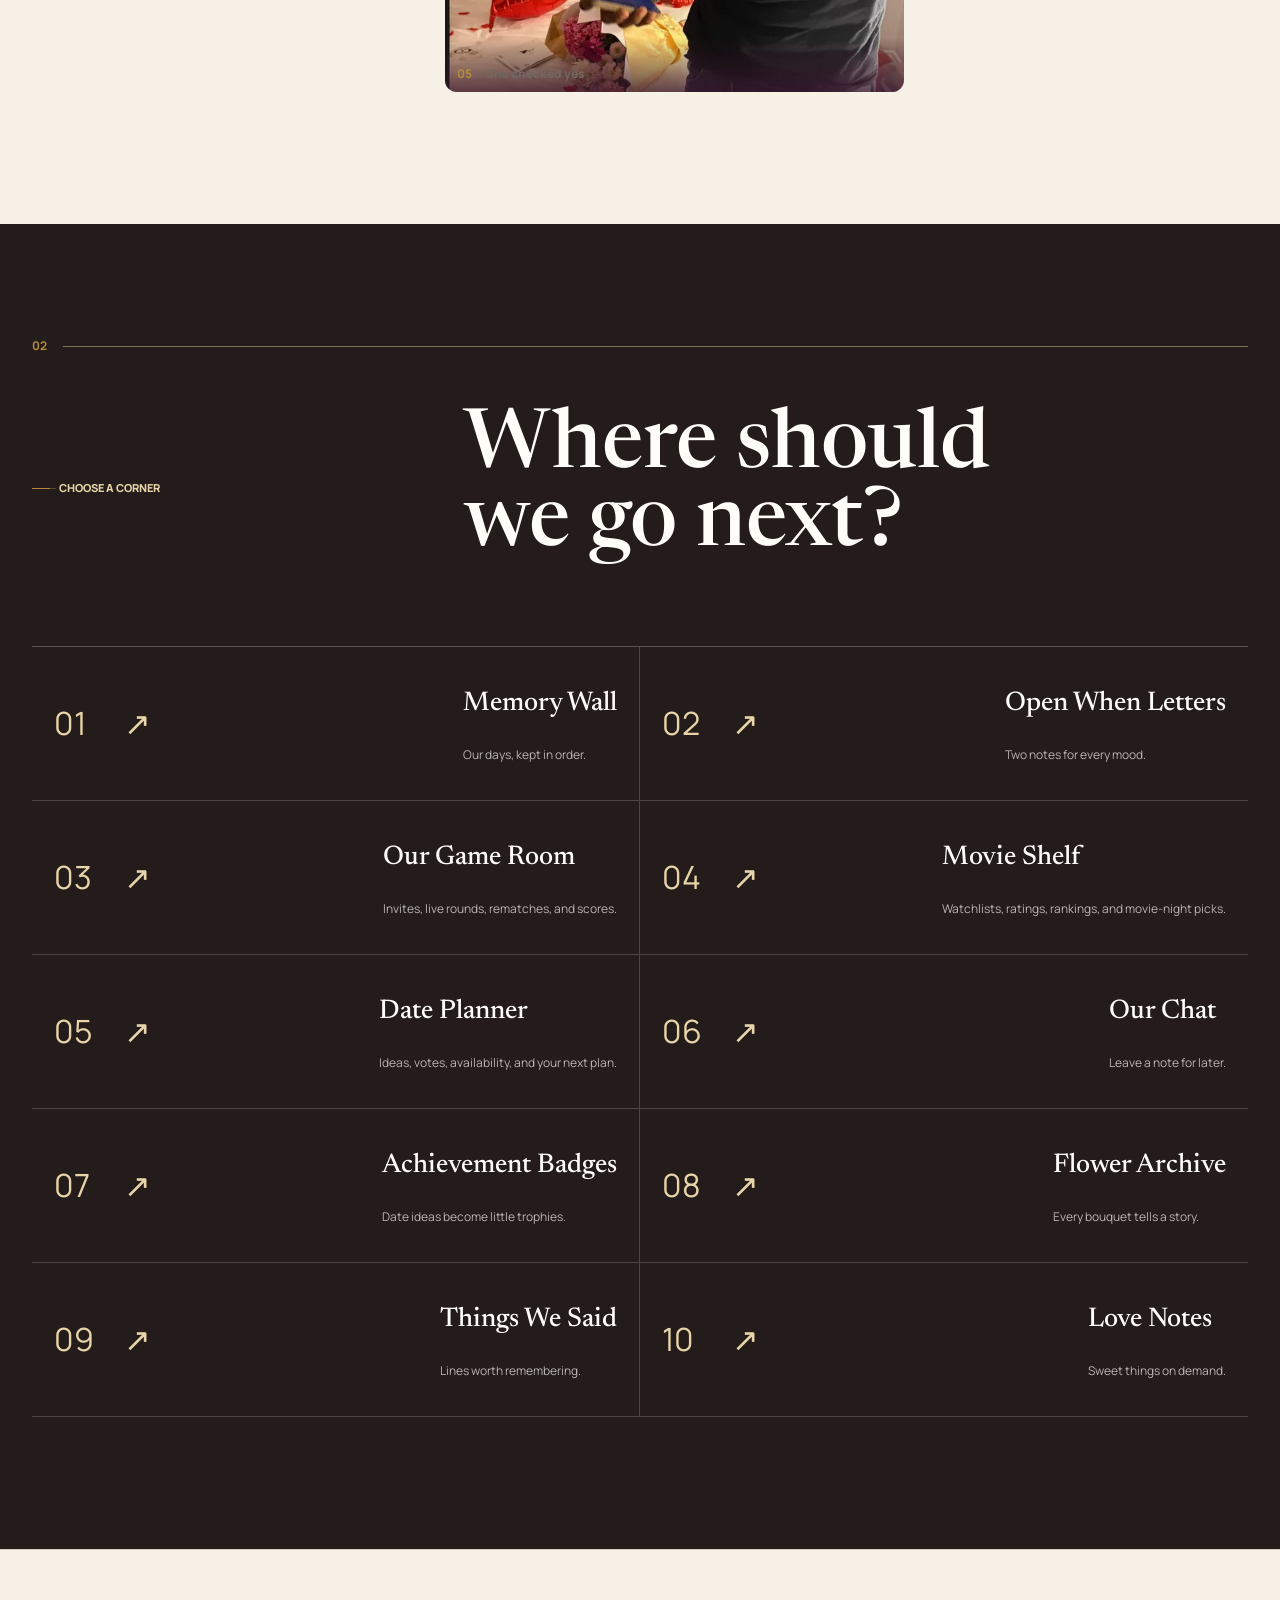
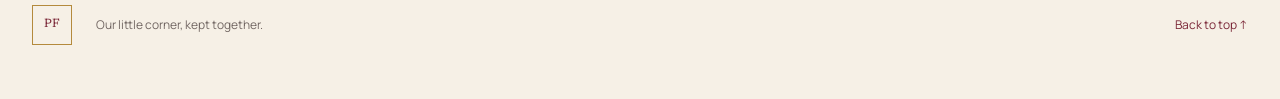
==== commit 4234ea06: "Transform gifts into shared flower archive" ====
--- a/index.html
+++ b/index.html
@@ -18,7 +18,7 @@
   <link rel="preconnect" href="https://fonts.googleapis.com">
   <link rel="preconnect" href="https://fonts.gstatic.com" crossorigin>
   <link href="https://fonts.googleapis.com/css2?family=Manrope:wght@400;500;600;700&amp;family=Newsreader:opsz,wght@6..72,400;6..72,500;6..72,600&amp;display=swap" rel="stylesheet">
-  <link rel="stylesheet" href="style.css?v=20260824-8">
+  <link rel="stylesheet" href="style.css?v=20260825-11">
 </head>
 <body data-page="home">
   <header class="site-header">
@@ -32,7 +32,7 @@
     <nav class="nav" id="siteNav" aria-label="Main navigation">
       <a href="index.html">Home</a><a href="letters.html">Letters</a><a href="memories.html">Memories</a>
       <a href="game.html">Play</a><a href="movies.html">Movies</a><a href="messages.html">Chat</a><a href="badges.html">Badges</a>
-      <a href="gifts.html">Gifts</a><a href="quotes.html">Things we said</a><a href="love.html">Love notes</a>
+      <a href="gifts.html">Flowers</a><a href="quotes.html">Things we said</a><a href="love.html">Love notes</a>
     </nav>
   </header>
 
@@ -46,7 +46,7 @@
       <div class="home-hero-copy">
         <p class="eyebrow">Our private little fairytale</p>
         <h1 id="homeTitle">Princess <span>+</span> Frog</h1>
-        <p class="hero-deck">Our little corner for memories, open when letters, games, badges, gifts, love notes, and all the tiny things that make us us.</p>
+        <p class="hero-deck">Our little corner for memories, open when letters, games, badges, flowers, love notes, and all the tiny things that make us us.</p>
         <div class="hero-actions">
           <a class="btn light" href="#june21">Begin our story</a>
           <button class="text-action" type="button" data-random-love>Pull a love note <span aria-hidden="true">&rarr;</span></button>
@@ -102,7 +102,7 @@
           <a href="dates.html"><strong>Date Planner</strong><span>Share availability, collect ideas, vote together, and choose the plan you both want next.</span></a>
           <a href="messages.html"><strong>Our Chat</strong><span>Leave a message that stays in your private corner and reaches your partner on their device.</span></a>
           <a href="badges.html"><strong>Badges</strong><span>Turn date ideas and milestones into little trophies. Unlock them after you complete them together.</span></a>
-          <a href="gifts.html"><strong>Gifts</strong><span>Keep gift ideas, photos, dates, and the story behind each surprise.</span></a>
+          <a href="gifts.html"><strong>Flower Archive</strong><span>Keep every bouquet, photograph, date, and the meaning behind each bloom.</span></a>
           <a href="quotes.html"><strong>Things We Said</strong><span>Save the funny, soft, or unforgettable lines you never want to lose.</span></a>
           <a href="love.html"><strong>Love Notes</strong><span>Add short reminders of love, then pull one at random whenever either of you needs it.</span></a>
         </div>
@@ -219,7 +219,7 @@
         <a class="feature-card" href="dates.html"><span class="feature-number">05</span><strong>Date Planner</strong><small>Ideas, votes, availability, and your next plan.</small><span class="feature-arrow" aria-hidden="true">&nearr;</span></a>
         <a class="feature-card" href="messages.html"><span class="feature-number">06</span><strong>Our Chat</strong><small>Leave a note for later.</small><span class="feature-arrow" aria-hidden="true">&nearr;</span></a>
         <a class="feature-card" href="badges.html"><span class="feature-number">07</span><strong>Achievement Badges</strong><small>Date ideas become little trophies.</small><span class="feature-arrow" aria-hidden="true">&nearr;</span></a>
-        <a class="feature-card" href="gifts.html"><span class="feature-number">08</span><strong>Gifts Corner</strong><small>Surprises for my princess.</small><span class="feature-arrow" aria-hidden="true">&nearr;</span></a>
+        <a class="feature-card" href="gifts.html"><span class="feature-number">08</span><strong>Flower Archive</strong><small>Every bouquet tells a story.</small><span class="feature-arrow" aria-hidden="true">&nearr;</span></a>
         <a class="feature-card" href="quotes.html"><span class="feature-number">09</span><strong>Things We Said</strong><small>Lines worth remembering.</small><span class="feature-arrow" aria-hidden="true">&nearr;</span></a>
         <a class="feature-card" href="love.html"><span class="feature-number">10</span><strong>Love Notes</strong><small>Sweet things on demand.</small><span class="feature-arrow" aria-hidden="true">&nearr;</span></a>
       </div>
@@ -236,9 +236,13 @@
   <script src="https://cdn.jsdelivr.net/npm/@supabase/supabase-js@2"></script>
   <script src="supabase-config.js?v=20260824-1"></script>
   <script src="auth.js?v=20260824-2"></script>
-  <script src="script.js?v=20260824-8"></script>
-  <script src="app-enhancements.js?v=20260824-5"></script>
-  <script src="games-plus.js?v=20260824-4"></script>
-  <script src="couple-hub.js?v=20260824-5"></script>
+  <script src="content-repository.js?v=20260825-2"></script>
+  <script src="offline-outbox.js?v=20260825-2"></script>
+  <script src="recycle-bin.js?v=20260825-1"></script>
+  <script src="corner-realtime.js?v=20260824-1"></script>
+  <script src="script.js?v=20260825-11"></script>
+  <script src="app-enhancements.js?v=20260824-6"></script>
+  <script src="games-plus.js?v=20260824-6"></script>
+  <script src="couple-hub.js?v=20260825-7"></script>
 </body>
 </html>
--- a/style.css
+++ b/style.css
@@ -3434,6 +3434,83 @@
   border-color: rgba(123, 40, 56, 0.35);
 }
 
+.sync-status.saved,
+.sync-status.online {
+  color: #3e6f4c;
+  border-color: rgba(62, 111, 76, 0.35);
+}
+
+.sync-status.syncing {
+  color: #9a6b18;
+  border-color: rgba(154, 107, 24, 0.4);
+}
+
+.sync-status.syncing::before {
+  animation: sync-status-pulse 900ms ease-in-out infinite alternate;
+}
+
+.sync-status.offline-queued {
+  color: #8a5c12;
+  border-color: rgba(138, 92, 18, 0.4);
+  background: #fff8e8;
+}
+
+.sync-status.needs-attention {
+  color: #9c2940;
+  border-color: rgba(156, 41, 64, 0.45);
+  background: #fff1f3;
+}
+
+@keyframes sync-status-pulse {
+  from { opacity: 0.35; transform: scale(0.78); }
+  to { opacity: 1; transform: scale(1.12); }
+}
+
+.game-backend-badge {
+  display: inline-flex;
+  align-items: center;
+  gap: 7px;
+  width: max-content;
+  margin-top: 12px;
+  padding: 7px 10px;
+  border: 1px solid rgba(62, 111, 76, 0.32);
+  border-radius: 999px;
+  color: #315e3d;
+  background: rgba(232, 245, 235, 0.72);
+  font-family: var(--sans);
+  font-size: 10px;
+  font-weight: 750;
+  letter-spacing: 0;
+  line-height: 1;
+}
+
+.game-backend-badge i {
+  width: 7px;
+  height: 7px;
+  border-radius: 50%;
+  background: #4f9862;
+  box-shadow: 0 0 0 3px rgba(79, 152, 98, 0.14);
+}
+
+.message-typing-status {
+  min-height: 24px;
+  margin: 0 0 10px;
+  color: var(--sage);
+  font-size: 12px;
+  font-weight: 650;
+}
+
+.message-typing-status:not([hidden])::after {
+  content: "";
+  display: inline-block;
+  width: 5px;
+  height: 5px;
+  margin-left: 7px;
+  border-radius: 50%;
+  background: currentColor;
+  animation: sync-status-pulse 700ms ease-in-out infinite alternate;
+}
+
 .btn,
 .text-action,
 .manage-toggle,
@@ -8774,9 +8851,1078 @@
     grid-template-columns: 1fr;
   }
 
-  .movie-person-review + .movie-person-review {
+.movie-person-review + .movie-person-review {
     padding-left: 0;
     border-top: 1px solid var(--hairline);
     border-left: 0;
   }
 }
+
+/* Revisioned content recovery */
+.recycle-trigger {
+  display: inline-flex;
+  align-items: center;
+  gap: 9px;
+  min-height: 42px;
+  margin: 10px 0 0;
+  padding: 0 16px;
+  border: 1px solid var(--hairline, rgba(67, 51, 58, 0.2));
+  background: transparent;
+  color: var(--ink, #2f2528);
+  font: inherit;
+  font-weight: 700;
+  cursor: pointer;
+}
+
+.recycle-trigger span {
+  color: var(--accent, #7b3341);
+  font-size: 1.1rem;
+}
+
+.recycle-trigger:hover,
+.recycle-trigger:focus-visible {
+  border-color: var(--accent, #7b3341);
+  background: color-mix(in srgb, var(--accent, #7b3341) 7%, white);
+}
+
+.recycle-modal[hidden] { display: none; }
+
+.recycle-modal {
+  position: fixed;
+  inset: 0;
+  z-index: 1300;
+  display: grid;
+  justify-items: end;
+}
+
+.recycle-backdrop {
+  position: absolute;
+  inset: 0;
+  background: rgba(18, 22, 23, 0.58);
+  backdrop-filter: blur(5px);
+}
+
+.recycle-panel {
+  position: relative;
+  width: min(520px, 100%);
+  height: 100%;
+  overflow: auto;
+  padding: clamp(26px, 5vw, 52px);
+  border-left: 1px solid var(--hairline, #ddd7d0);
+  background: var(--paper, #fffdf8);
+  box-shadow: -24px 0 64px rgba(19, 25, 27, 0.18);
+  animation: recycle-panel-in 220ms ease-out both;
+}
+
+.recycle-panel > header {
+  display: flex;
+  align-items: flex-start;
+  justify-content: space-between;
+  gap: 24px;
+  padding-bottom: 22px;
+  border-bottom: 1px solid var(--hairline, #ddd7d0);
+}
+
+.recycle-panel h2 {
+  margin: 5px 0 0;
+  font: 600 clamp(2rem, 6vw, 3.4rem)/0.95 var(--font-display, Georgia, serif);
+  letter-spacing: 0;
+}
+
+.recycle-intro {
+  margin: 22px 0 26px;
+  color: var(--muted, #756a6d);
+  line-height: 1.6;
+}
+
+.recycle-list { display: grid; gap: 12px; }
+
+.recycle-item {
+  display: grid;
+  grid-template-columns: 44px minmax(0, 1fr) auto;
+  align-items: center;
+  gap: 14px;
+  padding: 16px;
+  border: 1px solid var(--hairline, #ddd7d0);
+  background: rgba(255, 255, 255, 0.58);
+}
+
+.recycle-kind {
+  display: grid;
+  width: 42px;
+  aspect-ratio: 1;
+  place-items: center;
+  border: 1px solid var(--accent, #7b3341);
+  color: var(--accent, #7b3341);
+  font: 700 0.78rem/1 var(--font-display, Georgia, serif);
+}
+
+.recycle-item div { min-width: 0; display: grid; gap: 3px; }
+.recycle-item small,
+.recycle-item div > span { color: var(--muted, #756a6d); font-size: 0.78rem; }
+.recycle-item strong { overflow-wrap: anywhere; }
+.recycle-item .btn { min-height: 40px; padding: 0 14px; }
+
+.recycle-empty,
+.recycle-loading {
+  display: grid;
+  justify-items: center;
+  gap: 10px;
+  padding: 48px 24px;
+  border: 1px dashed var(--hairline, #ddd7d0);
+  text-align: center;
+}
+
+.recycle-empty > span {
+  display: grid;
+  width: 44px;
+  aspect-ratio: 1;
+  place-items: center;
+  border-radius: 50%;
+  background: #e8f3e6;
+  color: #3b7141;
+  font-weight: 800;
+}
+
+.recycle-empty p { max-width: 32ch; margin: 0; color: var(--muted, #756a6d); }
+.recycle-loading i {
+  width: 26px;
+  aspect-ratio: 1;
+  border: 2px solid var(--hairline, #ddd7d0);
+  border-top-color: var(--accent, #7b3341);
+  border-radius: 50%;
+  animation: sync-spin 700ms linear infinite;
+}
+
+.letter-note.is-partner-note { opacity: 0.72; }
+.letter-note.is-partner-note textarea { cursor: not-allowed; }
+body.recycle-open { overflow: hidden; }
+
+@keyframes recycle-panel-in {
+  from { opacity: 0; transform: translateX(22px); }
+  to { opacity: 1; transform: translateX(0); }
+}
+
+@media (max-width: 560px) {
+  .recycle-panel { width: 100%; padding: 24px 18px; }
+  .recycle-item { grid-template-columns: 38px minmax(0, 1fr); }
+  .recycle-kind { width: 36px; }
+  .recycle-item .btn { grid-column: 1 / -1; width: 100%; }
+}
+
+/* Flower Archive --------------------------------------------------------- */
+.flower-archive-page {
+  --flower-ink: #101817;
+  --flower-paper: #f4f1e9;
+  --flower-cream: #fbf9f3;
+  --flower-line: rgba(16, 24, 23, 0.18);
+  --flower-moss: #627568;
+  --flower-coral: #d26063;
+  --flower-gold: #d8b66a;
+  background: var(--flower-paper);
+  color: var(--flower-ink);
+}
+
+.flower-archive-page .site-header {
+  position: relative;
+  z-index: 20;
+  border-bottom-color: rgba(255, 255, 255, 0.12);
+}
+
+.flower-main {
+  width: 100%;
+  overflow: clip;
+}
+
+.flower-main h1,
+.flower-main h2,
+.flower-main h3,
+.flower-main blockquote {
+  font-family: "Newsreader", Georgia, serif;
+  font-weight: 500;
+  letter-spacing: 0;
+}
+
+.flower-overline {
+  display: flex;
+  align-items: center;
+  gap: 12px;
+  margin: 0 0 24px;
+  color: rgba(255, 255, 255, 0.7);
+  font: 600 11px/1.4 "Manrope", sans-serif;
+  letter-spacing: 0;
+  text-transform: uppercase;
+}
+
+.flower-overline span {
+  width: 38px;
+  height: 1px;
+  background: currentColor;
+}
+
+.flower-overline-dark {
+  color: #596a61;
+}
+
+.flower-overline-light {
+  color: rgba(255, 255, 255, 0.68);
+}
+
+.flower-hero {
+  position: relative;
+  min-height: 760px;
+  display: grid;
+  align-items: end;
+  isolation: isolate;
+  background: #101716;
+  color: #fff;
+}
+
+.flower-hero-art,
+.flower-hero-shade {
+  position: absolute;
+  inset: 0;
+  width: 100%;
+  height: 100%;
+}
+
+.flower-hero-art {
+  z-index: -3;
+  object-fit: cover;
+  object-position: center 46%;
+}
+
+.flower-hero-shade {
+  z-index: -2;
+  background:
+    linear-gradient(90deg, rgba(7, 15, 14, 0.92) 0%, rgba(7, 15, 14, 0.64) 38%, rgba(7, 15, 14, 0.08) 72%),
+    linear-gradient(0deg, rgba(7, 15, 14, 0.86) 0%, transparent 44%);
+}
+
+.flower-hero-copy {
+  width: min(720px, calc(100% - 96px));
+  margin: 0 0 158px max(48px, calc((100% - 1440px) / 2));
+}
+
+.flower-hero h1 {
+  max-width: 690px;
+  margin: 0;
+  color: #fff;
+  font-size: 88px;
+  line-height: 0.91;
+}
+
+.flower-hero-deck {
+  max-width: 570px;
+  margin: 30px 0 0;
+  color: rgba(255, 255, 255, 0.76);
+  font: 400 18px/1.65 "Manrope", sans-serif;
+}
+
+.flower-hero-actions,
+.flower-form-actions {
+  display: flex;
+  flex-wrap: wrap;
+  gap: 12px;
+  margin-top: 38px;
+}
+
+.flower-cta,
+.flower-add-button {
+  min-height: 48px;
+  display: inline-flex;
+  align-items: center;
+  justify-content: center;
+  gap: 20px;
+  padding: 0 22px;
+  border: 1px solid currentColor;
+  border-radius: 2px;
+  background: transparent;
+  color: inherit;
+  font: 600 13px/1 "Manrope", sans-serif;
+  letter-spacing: 0;
+  text-decoration: none;
+  cursor: pointer;
+  transition: background 180ms ease, color 180ms ease, border-color 180ms ease, transform 180ms ease;
+}
+
+.flower-cta:hover,
+.flower-add-button:hover {
+  transform: translateY(-2px);
+}
+
+.flower-cta-primary {
+  border-color: #f5f1e7;
+  background: #f5f1e7;
+  color: #101817;
+}
+
+.flower-hero-stats {
+  position: absolute;
+  right: max(48px, calc((100% - 1440px) / 2));
+  bottom: 54px;
+  left: max(48px, calc((100% - 1440px) / 2));
+  display: grid;
+  grid-template-columns: repeat(3, minmax(140px, 1fr));
+  width: min(670px, calc(100% - 96px));
+  margin: 0 0 0 auto;
+  border-top: 1px solid rgba(255, 255, 255, 0.24);
+}
+
+.flower-hero-stats div {
+  padding: 20px 26px 0;
+  border-left: 1px solid rgba(255, 255, 255, 0.18);
+}
+
+.flower-hero-stats div:first-child {
+  border-left: 0;
+  padding-left: 0;
+}
+
+.flower-hero-stats dt {
+  margin: 0;
+  color: #fff;
+  font: 500 36px/1 "Newsreader", Georgia, serif;
+}
+
+.flower-hero-stats dd {
+  margin: 8px 0 0;
+  color: rgba(255, 255, 255, 0.56);
+  font: 500 11px/1.4 "Manrope", sans-serif;
+  text-transform: uppercase;
+}
+
+.flower-language,
+.flower-collection {
+  padding: 116px max(48px, calc((100% - 1440px) / 2));
+}
+
+.flower-language {
+  background: var(--flower-cream);
+}
+
+.flower-section-head {
+  display: grid;
+  grid-template-columns: minmax(0, 1.25fr) minmax(280px, 0.75fr);
+  gap: 64px;
+  align-items: end;
+  margin-bottom: 64px;
+}
+
+.flower-section-head h2 {
+  max-width: 760px;
+  margin: 0;
+  color: var(--flower-ink);
+  font-size: 64px;
+  line-height: 0.98;
+}
+
+.flower-section-head > p {
+  max-width: 500px;
+  margin: 0 0 4px;
+  color: #61706a;
+  font: 400 16px/1.7 "Manrope", sans-serif;
+}
+
+.flower-specimen-selector {
+  display: grid;
+  grid-template-columns: repeat(8, minmax(0, 1fr));
+  border-top: 1px solid var(--flower-line);
+  border-bottom: 1px solid var(--flower-line);
+}
+
+.flower-specimen-selector button {
+  min-width: 0;
+  height: 98px;
+  display: flex;
+  flex-direction: column;
+  justify-content: center;
+  align-items: flex-start;
+  gap: 9px;
+  padding: 0 15px;
+  border: 0;
+  border-left: 1px solid var(--flower-line);
+  border-bottom: 3px solid transparent;
+  background: transparent;
+  color: #6d7773;
+  text-align: left;
+  cursor: pointer;
+}
+
+.flower-specimen-selector button:first-child {
+  border-left: 0;
+}
+
+.flower-specimen-selector button[aria-selected="true"] {
+  border-bottom-color: var(--flower-coral);
+  color: var(--flower-ink);
+}
+
+.flower-specimen-selector span {
+  font: 600 10px/1 "Manrope", sans-serif;
+  color: var(--flower-coral);
+}
+
+.flower-specimen-selector strong {
+  max-width: 100%;
+  overflow: hidden;
+  font: 600 13px/1.25 "Manrope", sans-serif;
+  text-overflow: ellipsis;
+  white-space: nowrap;
+}
+
+.flower-spotlight {
+  display: grid;
+  grid-template-columns: minmax(340px, 0.92fr) minmax(0, 1.08fr);
+  min-height: 620px;
+  margin-top: 48px;
+  border: 1px solid var(--flower-line);
+  background: #fff;
+}
+
+.flower-spotlight-image {
+  position: relative;
+  min-height: 620px;
+  overflow: hidden;
+  background: #18201f;
+}
+
+.flower-spotlight-image img {
+  width: 100%;
+  height: 100%;
+  object-fit: cover;
+}
+
+.flower-spotlight-image::after {
+  content: "";
+  position: absolute;
+  inset: 0;
+  background: linear-gradient(0deg, rgba(8, 14, 13, 0.48), transparent 45%);
+  pointer-events: none;
+}
+
+.flower-spotlight-image > span {
+  position: absolute;
+  z-index: 1;
+  right: 28px;
+  bottom: 26px;
+  color: rgba(255, 255, 255, 0.8);
+  font: italic 400 22px/1 "Newsreader", Georgia, serif;
+}
+
+.flower-spotlight-copy {
+  display: flex;
+  flex-direction: column;
+  justify-content: center;
+  padding: 56px 68px;
+}
+
+.flower-spotlight-index,
+.flower-entry-number,
+.flower-composer-step {
+  margin: 0;
+  color: var(--flower-coral);
+  font: 700 10px/1.4 "Manrope", sans-serif;
+  text-transform: uppercase;
+}
+
+.flower-spotlight-copy h3 {
+  margin: 12px 0 18px;
+  font-size: 68px;
+  line-height: 0.95;
+}
+
+.flower-spotlight-copy blockquote {
+  margin: 0 0 24px;
+  color: #65756e;
+  font-size: 28px;
+  line-height: 1.18;
+}
+
+.flower-spotlight-copy > p:not(.flower-spotlight-index) {
+  margin: 0;
+  color: #4f5a56;
+  font: 400 15px/1.75 "Manrope", sans-serif;
+}
+
+.flower-spotlight-copy dl {
+  margin: 34px 0 30px;
+  border-top: 1px solid var(--flower-line);
+}
+
+.flower-spotlight-copy dl div {
+  display: grid;
+  grid-template-columns: 130px 1fr;
+  gap: 18px;
+  padding: 14px 0;
+  border-bottom: 1px solid var(--flower-line);
+}
+
+.flower-spotlight-copy dt,
+.flower-spotlight-copy dd {
+  margin: 0;
+  font: 500 12px/1.5 "Manrope", sans-serif;
+}
+
+.flower-spotlight-copy dt {
+  color: #8a918e;
+}
+
+.flower-spotlight-copy dd {
+  color: var(--flower-ink);
+}
+
+.flower-spotlight-copy > a {
+  align-self: flex-start;
+  color: var(--flower-ink);
+  font: 600 12px/1.4 "Manrope", sans-serif;
+  text-decoration: none;
+  border-bottom: 1px solid var(--flower-ink);
+}
+
+.flower-collection {
+  background: #13201e;
+  color: #fff;
+}
+
+.flower-collection-head {
+  align-items: center;
+}
+
+.flower-collection-head h2 {
+  color: #fff;
+}
+
+.flower-add-button {
+  justify-self: end;
+  min-width: 164px;
+  color: #fff;
+}
+
+.flower-composer {
+  margin: 0 0 52px;
+  padding: 34px;
+  border: 1px solid rgba(255, 255, 255, 0.2);
+  background: #1a2927;
+}
+
+.flower-composer[hidden] {
+  display: none;
+}
+
+.flower-composer-head {
+  display: flex;
+  align-items: flex-start;
+  justify-content: space-between;
+  gap: 24px;
+  margin-bottom: 30px;
+}
+
+.flower-composer-head h3 {
+  margin: 8px 0 0;
+  color: #fff;
+  font-size: 34px;
+}
+
+.flower-icon-button {
+  width: 38px;
+  height: 38px;
+  display: inline-grid;
+  place-items: center;
+  padding: 0;
+  border: 1px solid currentColor;
+  border-radius: 50%;
+  background: transparent;
+  color: inherit;
+  font: 500 19px/1 "Manrope", sans-serif;
+  cursor: pointer;
+}
+
+.flower-form-grid {
+  display: grid;
+  grid-template-columns: repeat(4, minmax(0, 1fr));
+  gap: 20px;
+}
+
+.flower-field {
+  display: flex;
+  flex-direction: column;
+  gap: 9px;
+  min-width: 0;
+  color: rgba(255, 255, 255, 0.72);
+  font: 600 11px/1.3 "Manrope", sans-serif;
+  text-transform: uppercase;
+}
+
+.flower-field-wide {
+  grid-column: span 2;
+}
+
+.flower-field-full {
+  grid-column: 1 / -1;
+}
+
+.flower-field input,
+.flower-field select,
+.flower-field textarea,
+.flower-search input,
+.flower-filter select {
+  width: 100%;
+  border: 1px solid rgba(255, 255, 255, 0.22);
+  border-radius: 2px;
+  background: rgba(255, 255, 255, 0.05);
+  color: #fff;
+  font: 500 14px/1.4 "Manrope", sans-serif;
+}
+
+.flower-field input,
+.flower-field select {
+  height: 50px;
+  padding: 0 14px;
+}
+
+.flower-field textarea {
+  min-height: 110px;
+  resize: vertical;
+  padding: 14px;
+}
+
+.flower-field option,
+.flower-filter option {
+  color: #101817;
+}
+
+.flower-form-state {
+  min-height: 20px;
+  margin: 16px 0 0;
+  color: #c5d7cf;
+  font: 500 12px/1.5 "Manrope", sans-serif;
+}
+
+.flower-form-actions {
+  justify-content: flex-end;
+  margin-top: 12px;
+}
+
+.flower-collection-tools {
+  display: grid;
+  grid-template-columns: minmax(260px, 1fr) 190px 190px;
+  gap: 12px;
+  margin-bottom: 38px;
+}
+
+.flower-search {
+  position: relative;
+}
+
+.flower-search > span[aria-hidden="true"] {
+  position: absolute;
+  top: 50%;
+  left: 16px;
+  transform: translateY(-50%);
+  color: rgba(255, 255, 255, 0.52);
+  font-size: 22px;
+}
+
+.flower-search input,
+.flower-filter select {
+  height: 48px;
+  padding: 0 16px;
+}
+
+.flower-search input {
+  padding-left: 48px;
+}
+
+.flower-passport {
+  display: grid;
+  grid-template-columns: minmax(250px, 0.75fr) minmax(280px, 1fr);
+  gap: 30px 56px;
+  align-items: center;
+  padding: 30px 0;
+  border-top: 1px solid rgba(255, 255, 255, 0.18);
+  border-bottom: 1px solid rgba(255, 255, 255, 0.18);
+}
+
+.flower-passport p,
+.flower-passport h3 {
+  margin: 0;
+}
+
+.flower-passport p {
+  color: var(--flower-gold);
+  font: 700 10px/1.4 "Manrope", sans-serif;
+  text-transform: uppercase;
+}
+
+.flower-passport h3 {
+  margin-top: 6px;
+  color: #fff;
+  font: 500 22px/1.2 "Newsreader", Georgia, serif;
+}
+
+.flower-passport-track {
+  height: 3px;
+  background: rgba(255, 255, 255, 0.13);
+}
+
+.flower-passport-track span {
+  display: block;
+  width: 0;
+  height: 100%;
+  background: var(--flower-gold);
+  transition: width 400ms ease;
+}
+
+.flower-passport-stamps {
+  grid-column: 1 / -1;
+  display: flex;
+  flex-wrap: wrap;
+  gap: 10px 22px;
+}
+
+.flower-passport-stamps span {
+  color: rgba(255, 255, 255, 0.38);
+  font: 500 11px/1.4 "Manrope", sans-serif;
+  text-transform: capitalize;
+}
+
+.flower-passport-stamps span.is-found {
+  color: #fff;
+}
+
+.flower-ledger {
+  display: grid;
+  gap: 96px;
+  padding-top: 82px;
+}
+
+.flower-entry {
+  display: grid;
+  grid-template-columns: minmax(0, 1.18fr) minmax(340px, 0.82fr);
+  gap: 74px;
+  align-items: center;
+}
+
+.flower-entry:nth-child(even) {
+  grid-template-columns: minmax(340px, 0.82fr) minmax(0, 1.18fr);
+}
+
+.flower-entry:nth-child(even) .flower-entry-photo {
+  order: 2;
+}
+
+.flower-entry-photo {
+  position: relative;
+  min-width: 0;
+  aspect-ratio: 16 / 11;
+  padding: 0;
+  overflow: hidden;
+  border: 0;
+  border-radius: 0;
+  background: #25302e;
+  cursor: zoom-in;
+}
+
+.flower-entry-photo img {
+  width: 100%;
+  height: 100%;
+  object-fit: cover;
+  transition: transform 600ms cubic-bezier(0.2, 0.8, 0.2, 1);
+}
+
+.flower-entry-photo:hover img {
+  transform: scale(1.025);
+}
+
+.flower-entry-photo:disabled {
+  cursor: default;
+}
+
+.flower-entry-placeholder {
+  position: absolute;
+  inset: 0;
+  display: grid;
+  place-content: center;
+  gap: 4px;
+  background:
+    linear-gradient(135deg, rgba(210, 96, 99, 0.15), transparent 48%),
+    #202d2a;
+  color: rgba(255, 255, 255, 0.72);
+  text-align: center;
+  text-transform: uppercase;
+}
+
+.flower-entry-placeholder b {
+  font: 500 30px/1 "Newsreader", Georgia, serif;
+}
+
+.flower-entry-placeholder small {
+  font: 600 9px/1.4 "Manrope", sans-serif;
+}
+
+.flower-entry-photo > span:not(.flower-entry-placeholder) {
+  position: absolute;
+  right: 18px;
+  bottom: 18px;
+  display: flex;
+  align-items: center;
+  gap: 16px;
+  padding: 12px 14px;
+  background: rgba(13, 22, 20, 0.9);
+  color: #fff;
+  font: 600 10px/1 "Manrope", sans-serif;
+  text-transform: uppercase;
+}
+
+.flower-entry-copy {
+  min-width: 0;
+}
+
+.flower-entry-copy h3 {
+  margin: 14px 0 10px;
+  color: #fff;
+  font-size: 54px;
+  line-height: 0.98;
+  overflow-wrap: anywhere;
+}
+
+.flower-entry-date,
+.flower-entry-types,
+.flower-entry-footer {
+  font-family: "Manrope", sans-serif;
+}
+
+.flower-entry-date {
+  margin: 0;
+  color: rgba(255, 255, 255, 0.48);
+  font-size: 12px;
+}
+
+.flower-entry-date span {
+  margin: 0 6px;
+}
+
+.flower-entry-types {
+  margin: 28px 0 0;
+  color: var(--flower-gold);
+  font-size: 13px;
+  font-weight: 600;
+}
+
+.flower-entry-copy blockquote {
+  margin: 18px 0 0;
+  color: rgba(255, 255, 255, 0.74);
+  font-size: 25px;
+  line-height: 1.28;
+}
+
+.flower-entry-footer {
+  display: flex;
+  justify-content: space-between;
+  align-items: center;
+  gap: 18px;
+  margin-top: 36px;
+  padding-top: 18px;
+  border-top: 1px solid rgba(255, 255, 255, 0.17);
+  color: rgba(255, 255, 255, 0.46);
+  font-size: 10px;
+  text-transform: uppercase;
+}
+
+.flower-entry-footer > div {
+  display: flex;
+  gap: 8px;
+  color: rgba(255, 255, 255, 0.7);
+}
+
+.flower-empty {
+  min-height: 300px;
+  display: grid;
+  place-items: center;
+  align-content: center;
+  padding: 50px;
+  border: 1px solid rgba(255, 255, 255, 0.17);
+  text-align: center;
+}
+
+.flower-empty span {
+  color: var(--flower-gold);
+  font-size: 42px;
+}
+
+.flower-empty h3 {
+  margin: 18px 0 6px;
+  color: #fff;
+  font-size: 34px;
+}
+
+.flower-empty p {
+  margin: 0;
+  color: rgba(255, 255, 255, 0.55);
+  font: 400 14px/1.6 "Manrope", sans-serif;
+}
+
+.flower-closing-note {
+  min-height: 480px;
+  display: flex;
+  flex-direction: column;
+  justify-content: center;
+  padding: 90px max(48px, calc((100% - 1120px) / 2));
+  background: #b25358;
+  color: #fff;
+  text-align: center;
+}
+
+.flower-closing-note .flower-overline {
+  justify-content: center;
+}
+
+.flower-closing-note blockquote {
+  max-width: 990px;
+  margin: 0 auto;
+  font-size: 66px;
+  line-height: 0.98;
+}
+
+.flower-closing-note > p:last-child {
+  margin: 26px 0 0;
+  color: rgba(255, 255, 255, 0.72);
+  font: 500 13px/1.5 "Manrope", sans-serif;
+}
+
+.flower-photo-dialog {
+  width: min(1000px, calc(100% - 44px));
+  max-height: calc(100dvh - 44px);
+  padding: 0;
+  overflow: auto;
+  border: 1px solid rgba(255, 255, 255, 0.2);
+  border-radius: 0;
+  background: #0c1413;
+  color: #fff;
+}
+
+.flower-photo-dialog::backdrop {
+  background: rgba(4, 8, 7, 0.84);
+  backdrop-filter: blur(8px);
+}
+
+.flower-photo-dialog img {
+  width: 100%;
+  max-height: 72dvh;
+  display: block;
+  object-fit: contain;
+  background: #070d0c;
+}
+
+.flower-photo-dialog > div {
+  padding: 24px 28px 28px;
+}
+
+.flower-photo-dialog p,
+.flower-photo-dialog h2,
+.flower-photo-dialog span {
+  margin: 0;
+}
+
+.flower-photo-dialog p,
+.flower-photo-dialog span {
+  color: rgba(255, 255, 255, 0.55);
+  font: 500 11px/1.5 "Manrope", sans-serif;
+}
+
+.flower-photo-dialog h2 {
+  margin: 5px 0;
+  color: #fff;
+  font-size: 36px;
+}
+
+.flower-dialog-close {
+  position: fixed;
+  z-index: 2;
+  top: 22px;
+  right: 22px;
+  width: 44px;
+  height: 44px;
+  border: 1px solid rgba(255, 255, 255, 0.5);
+  border-radius: 50%;
+  background: rgba(8, 15, 14, 0.84);
+  color: #fff;
+  font-size: 24px;
+  cursor: pointer;
+}
+
+@media (max-width: 1100px) {
+  .flower-hero h1 { font-size: 72px; }
+  .flower-specimen-selector { grid-template-columns: repeat(4, minmax(0, 1fr)); }
+  .flower-specimen-selector button:nth-child(5) { border-left: 0; }
+  .flower-spotlight-copy { padding: 46px; }
+  .flower-spotlight-copy h3 { font-size: 56px; }
+  .flower-form-grid { grid-template-columns: repeat(2, minmax(0, 1fr)); }
+}
+
+@media (max-width: 820px) {
+  .flower-hero { min-height: 720px; }
+  .flower-hero-copy { width: calc(100% - 48px); margin: 0 24px 190px; }
+  .flower-hero h1 { font-size: 58px; }
+  .flower-hero-deck { font-size: 15px; }
+  .flower-hero-stats { right: 24px; bottom: 42px; left: 24px; width: calc(100% - 48px); }
+  .flower-hero-stats div { padding-right: 14px; padding-left: 14px; }
+  .flower-hero-stats dt { font-size: 30px; }
+  .flower-language,
+  .flower-collection { padding: 82px 24px; }
+  .flower-section-head { grid-template-columns: 1fr; gap: 24px; margin-bottom: 42px; }
+  .flower-section-head h2 { font-size: 50px; }
+  .flower-spotlight { grid-template-columns: 1fr; }
+  .flower-spotlight-image { min-height: 420px; }
+  .flower-collection-head .flower-add-button { justify-self: start; }
+  .flower-collection-tools { grid-template-columns: 1fr 1fr; }
+  .flower-search { grid-column: 1 / -1; }
+  .flower-entry,
+  .flower-entry:nth-child(even) { grid-template-columns: 1fr; gap: 34px; }
+  .flower-entry:nth-child(even) .flower-entry-photo { order: 0; }
+  .flower-entry-copy { max-width: 620px; }
+  .flower-closing-note blockquote { font-size: 52px; }
+}
+
+@media (max-width: 560px) {
+  .flower-hero { min-height: 680px; }
+  .flower-hero-art { object-position: 59% center; }
+  .flower-hero-shade { background: linear-gradient(0deg, rgba(7, 15, 14, 0.95) 0%, rgba(7, 15, 14, 0.68) 55%, rgba(7, 15, 14, 0.12)); }
+  .flower-hero-copy { margin-bottom: 204px; }
+  .flower-hero h1 { font-size: 46px; line-height: 0.95; }
+  .flower-hero-deck { margin-top: 20px; line-height: 1.55; }
+  .flower-hero-actions { margin-top: 24px; }
+  .flower-cta { width: 100%; }
+  .flower-hero-stats { grid-template-columns: repeat(3, 1fr); }
+  .flower-hero-stats div { padding-top: 14px; }
+  .flower-hero-stats dt { font-size: 24px; }
+  .flower-hero-stats dd { font-size: 8px; }
+  .flower-language,
+  .flower-collection { padding: 68px 18px; }
+  .flower-section-head h2 { font-size: 41px; }
+  .flower-section-head > p { font-size: 14px; }
+  .flower-specimen-selector { grid-template-columns: repeat(2, minmax(0, 1fr)); }
+  .flower-specimen-selector button:nth-child(odd) { border-left: 0; }
+  .flower-specimen-selector button:nth-child(5) { border-left: 0; }
+  .flower-spotlight { margin-top: 28px; }
+  .flower-spotlight-image { min-height: 330px; }
+  .flower-spotlight-copy { padding: 34px 24px; }
+  .flower-spotlight-copy h3 { font-size: 48px; }
+  .flower-spotlight-copy blockquote { font-size: 24px; }
+  .flower-spotlight-copy dl div { grid-template-columns: 1fr; gap: 4px; }
+  .flower-form-grid { grid-template-columns: 1fr; }
+  .flower-field-wide,
+  .flower-field-full { grid-column: auto; }
+  .flower-composer { padding: 24px 18px; }
+  .flower-collection-tools { grid-template-columns: 1fr; }
+  .flower-search { grid-column: auto; }
+  .flower-passport { grid-template-columns: 1fr; gap: 20px; }
+  .flower-passport-stamps { grid-column: auto; }
+  .flower-ledger { gap: 72px; padding-top: 60px; }
+  .flower-entry-photo { aspect-ratio: 4 / 5; }
+  .flower-entry-copy h3 { font-size: 44px; }
+  .flower-entry-copy blockquote { font-size: 22px; }
+  .flower-closing-note { min-height: 400px; padding: 70px 20px; }
+  .flower-closing-note blockquote { font-size: 42px; }
+}
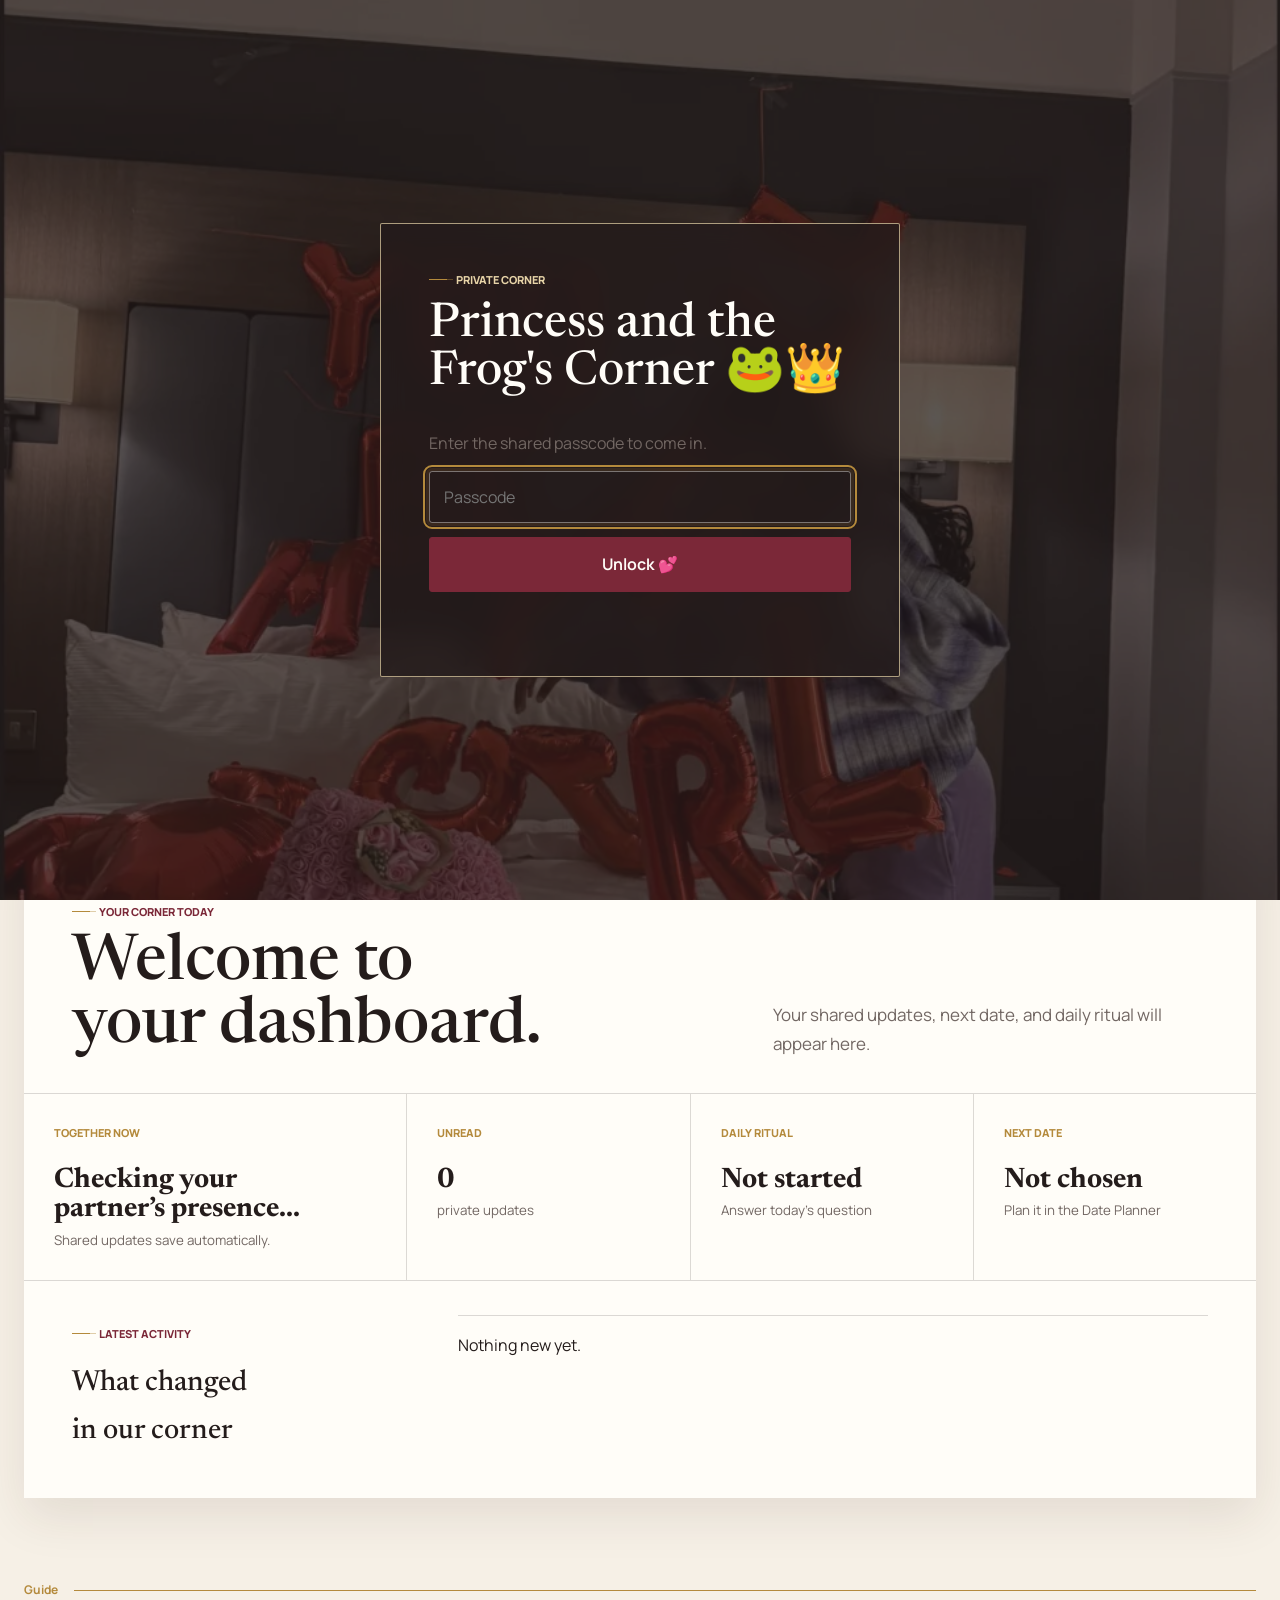
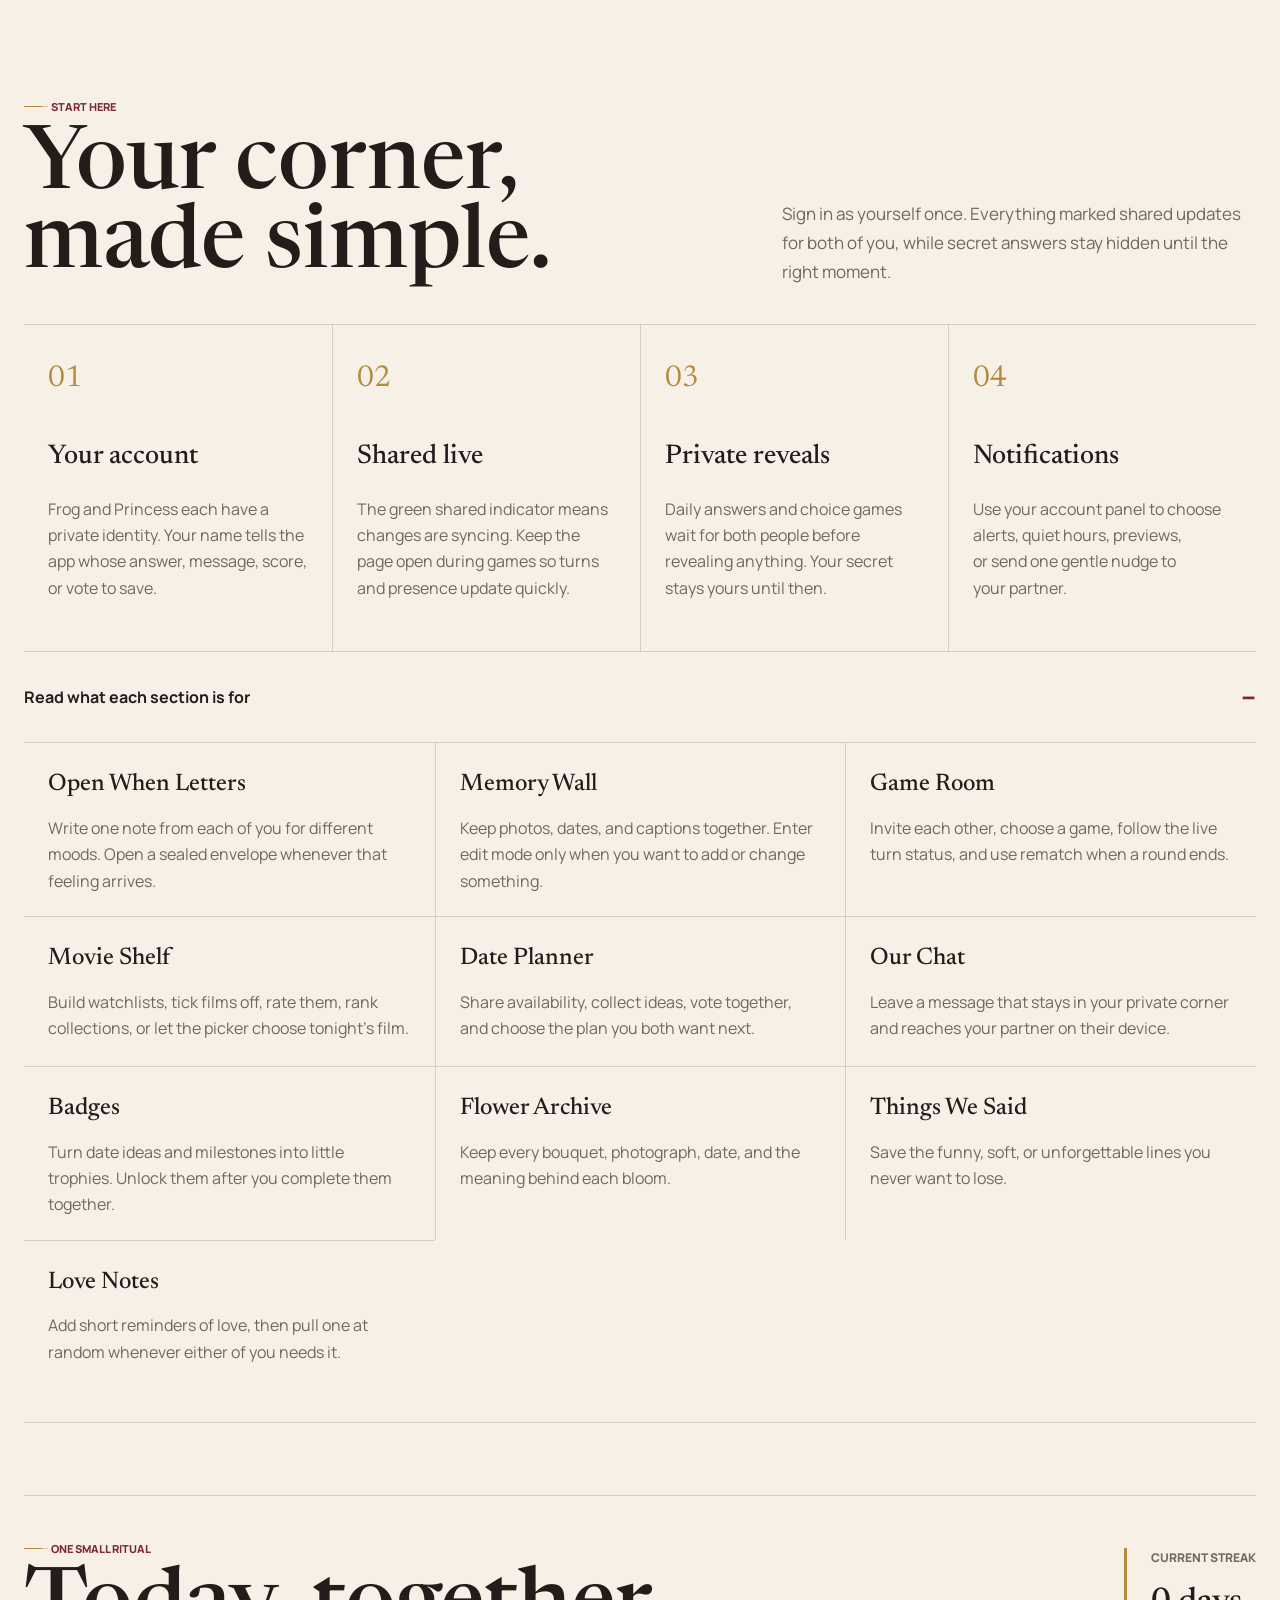
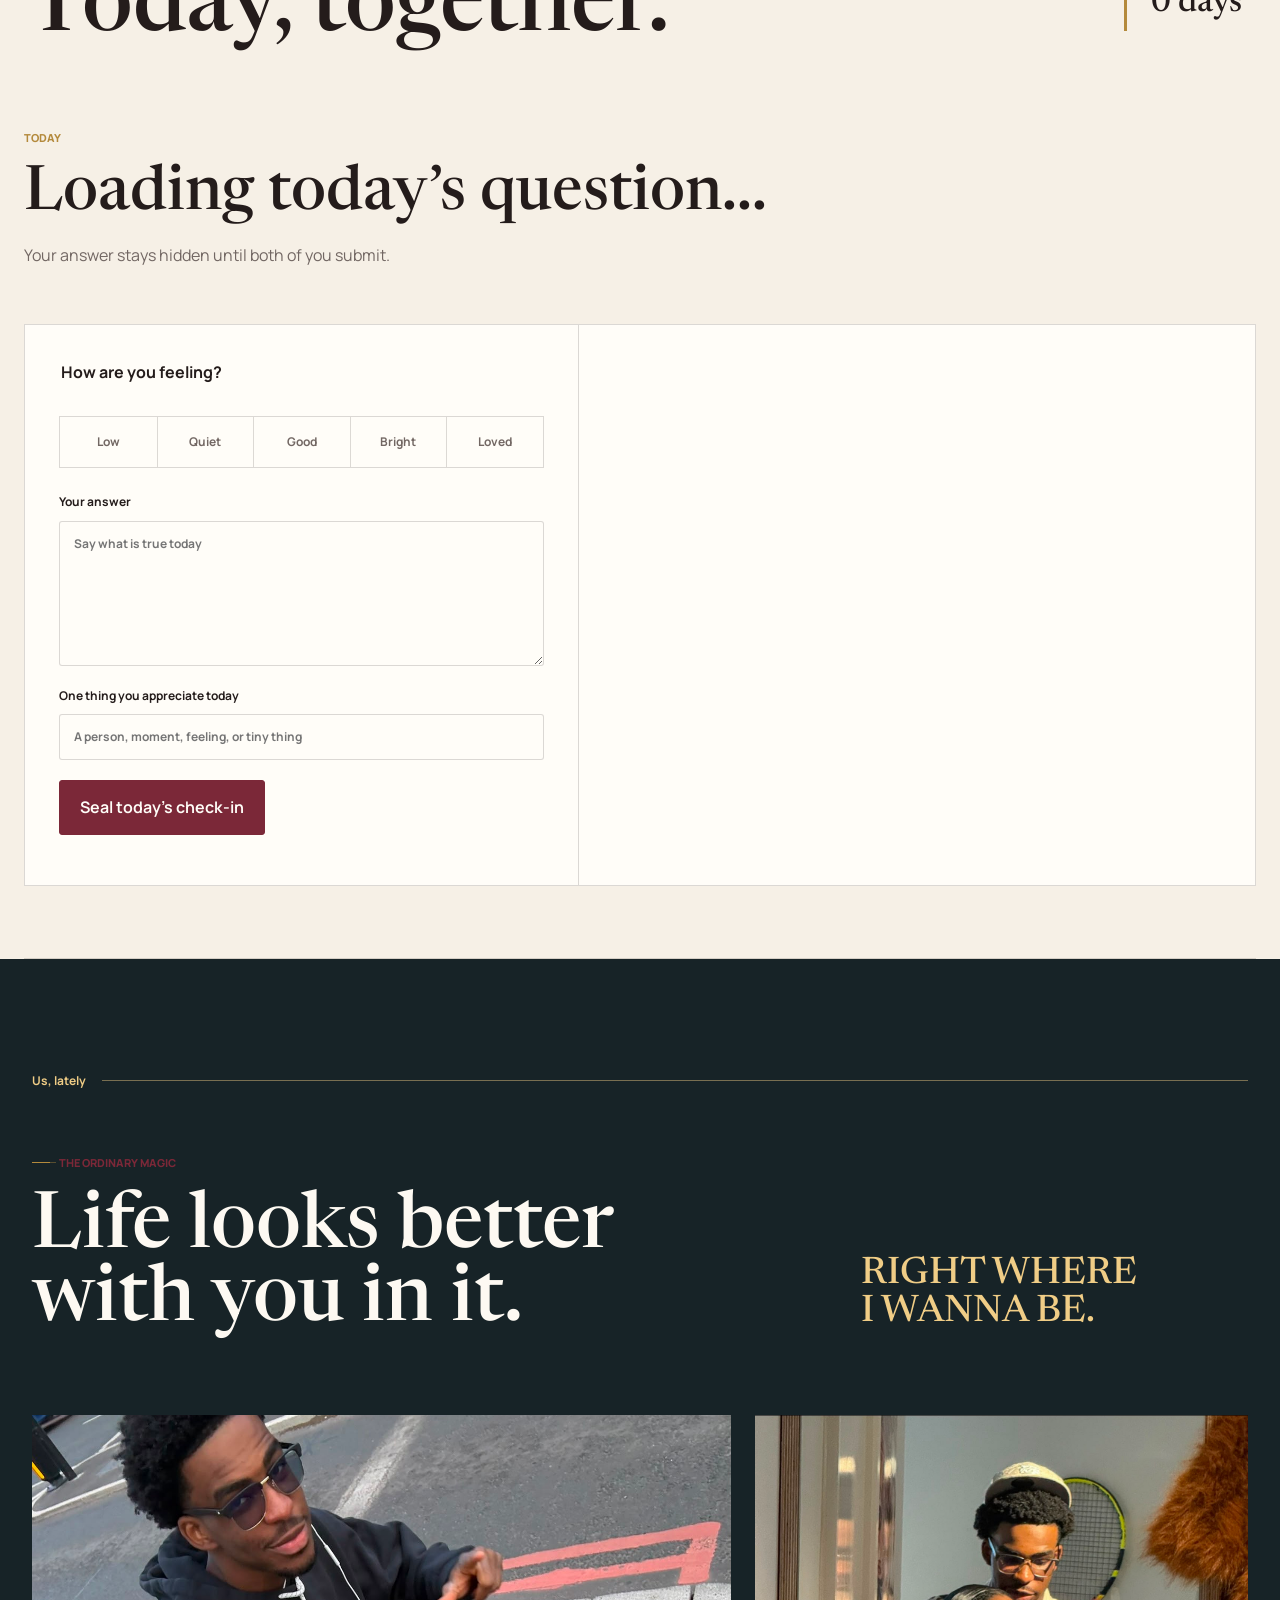
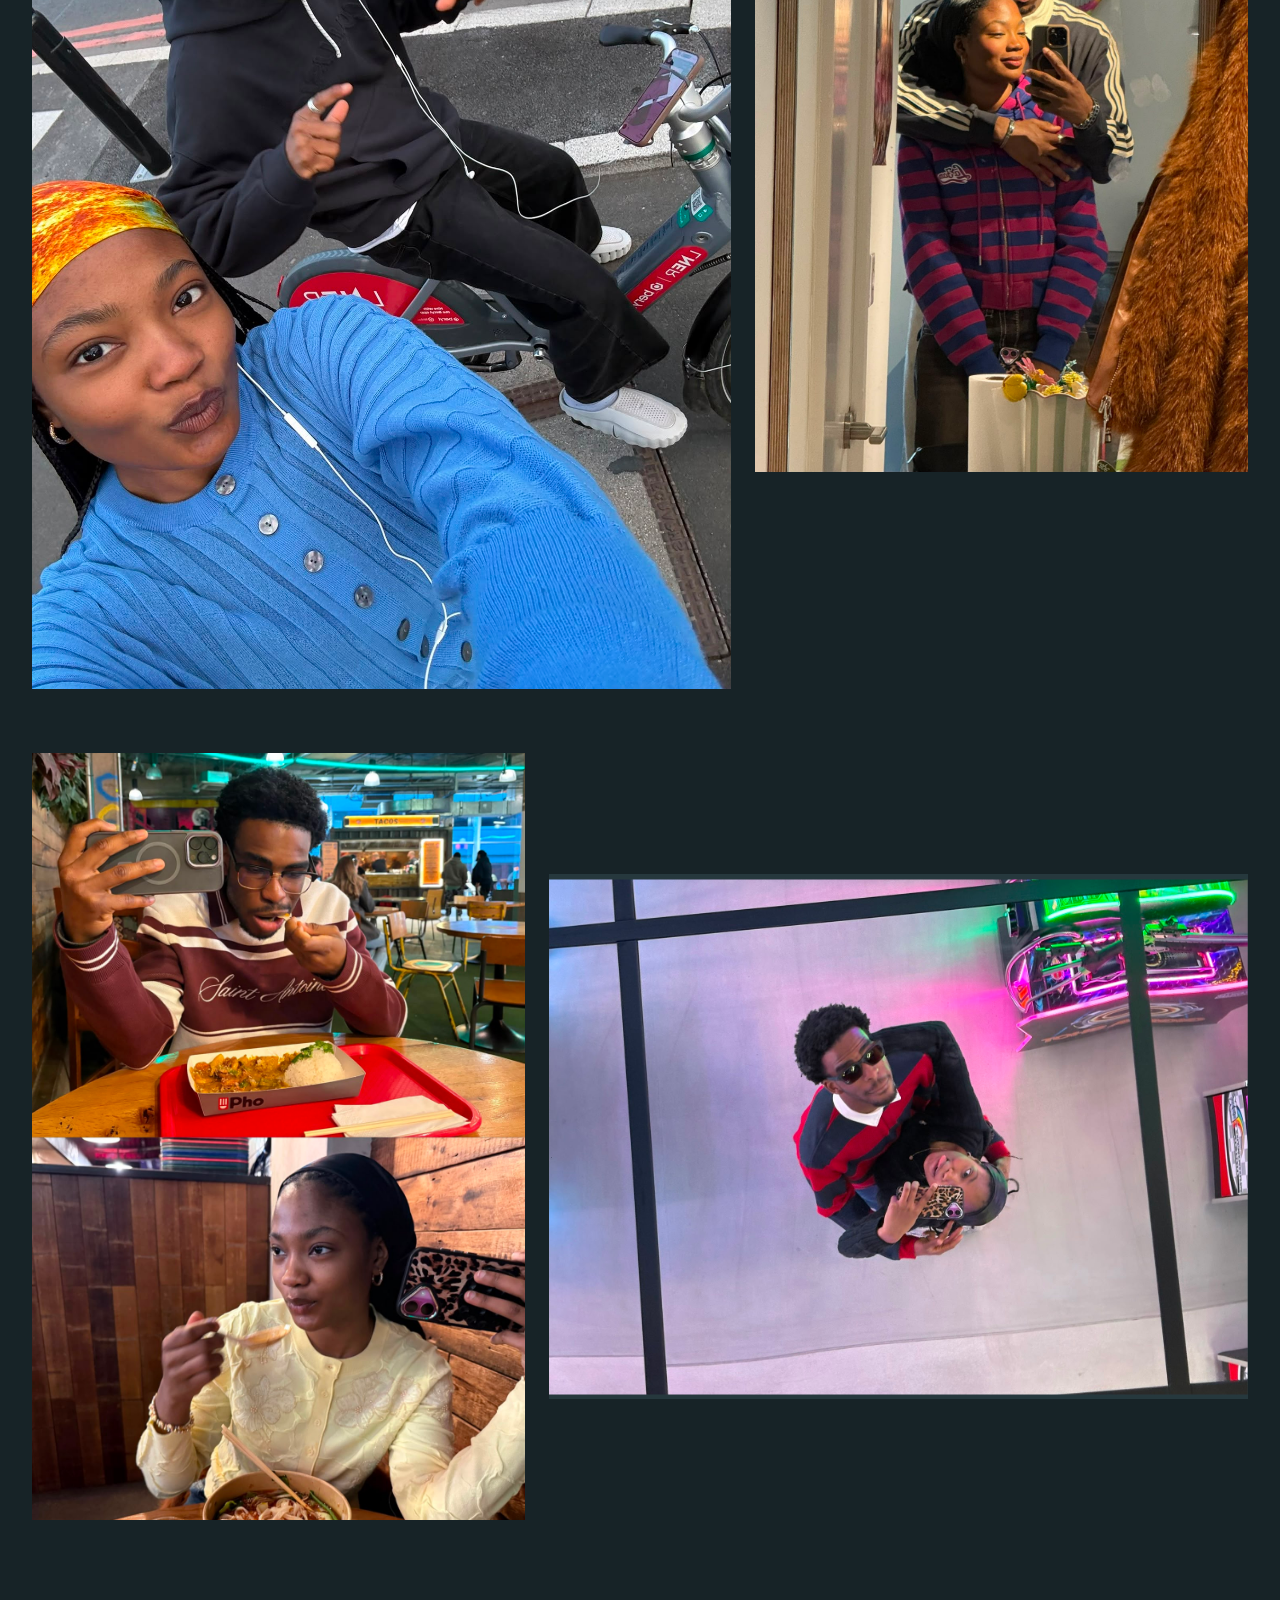
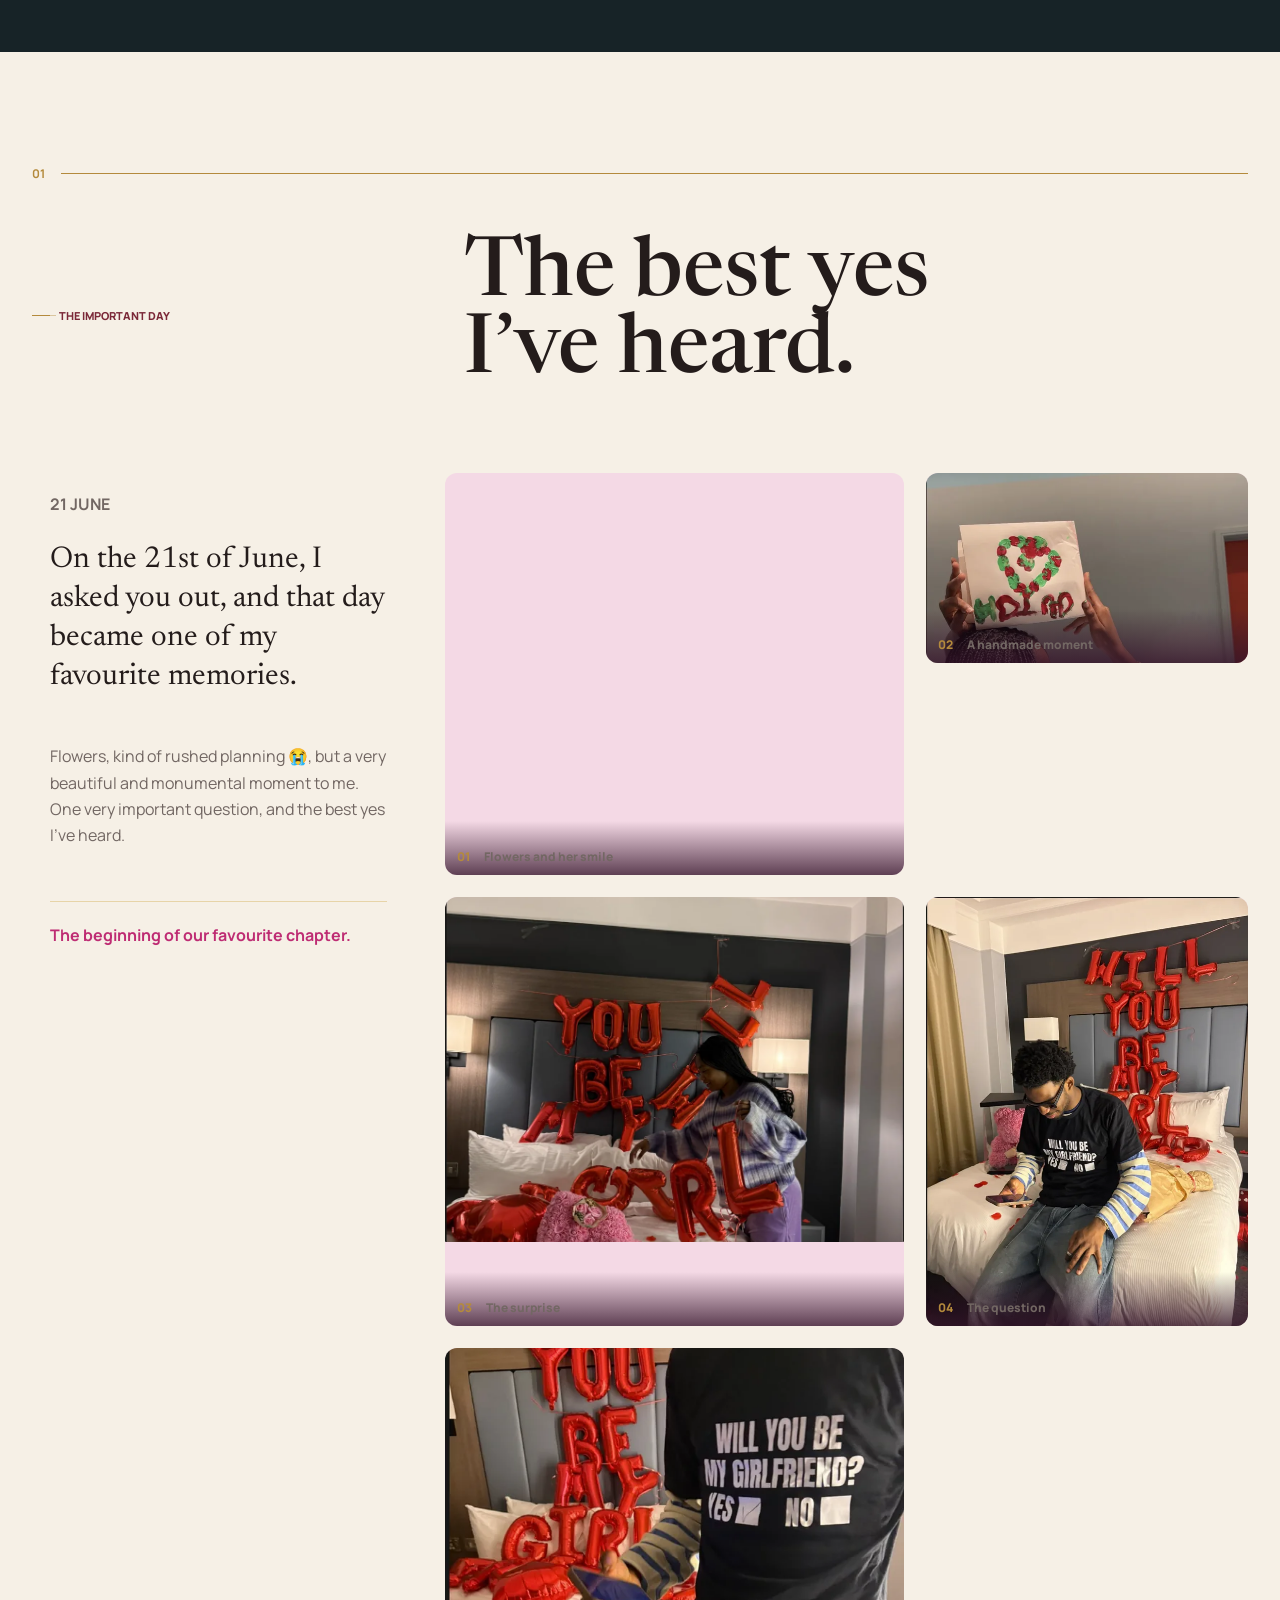
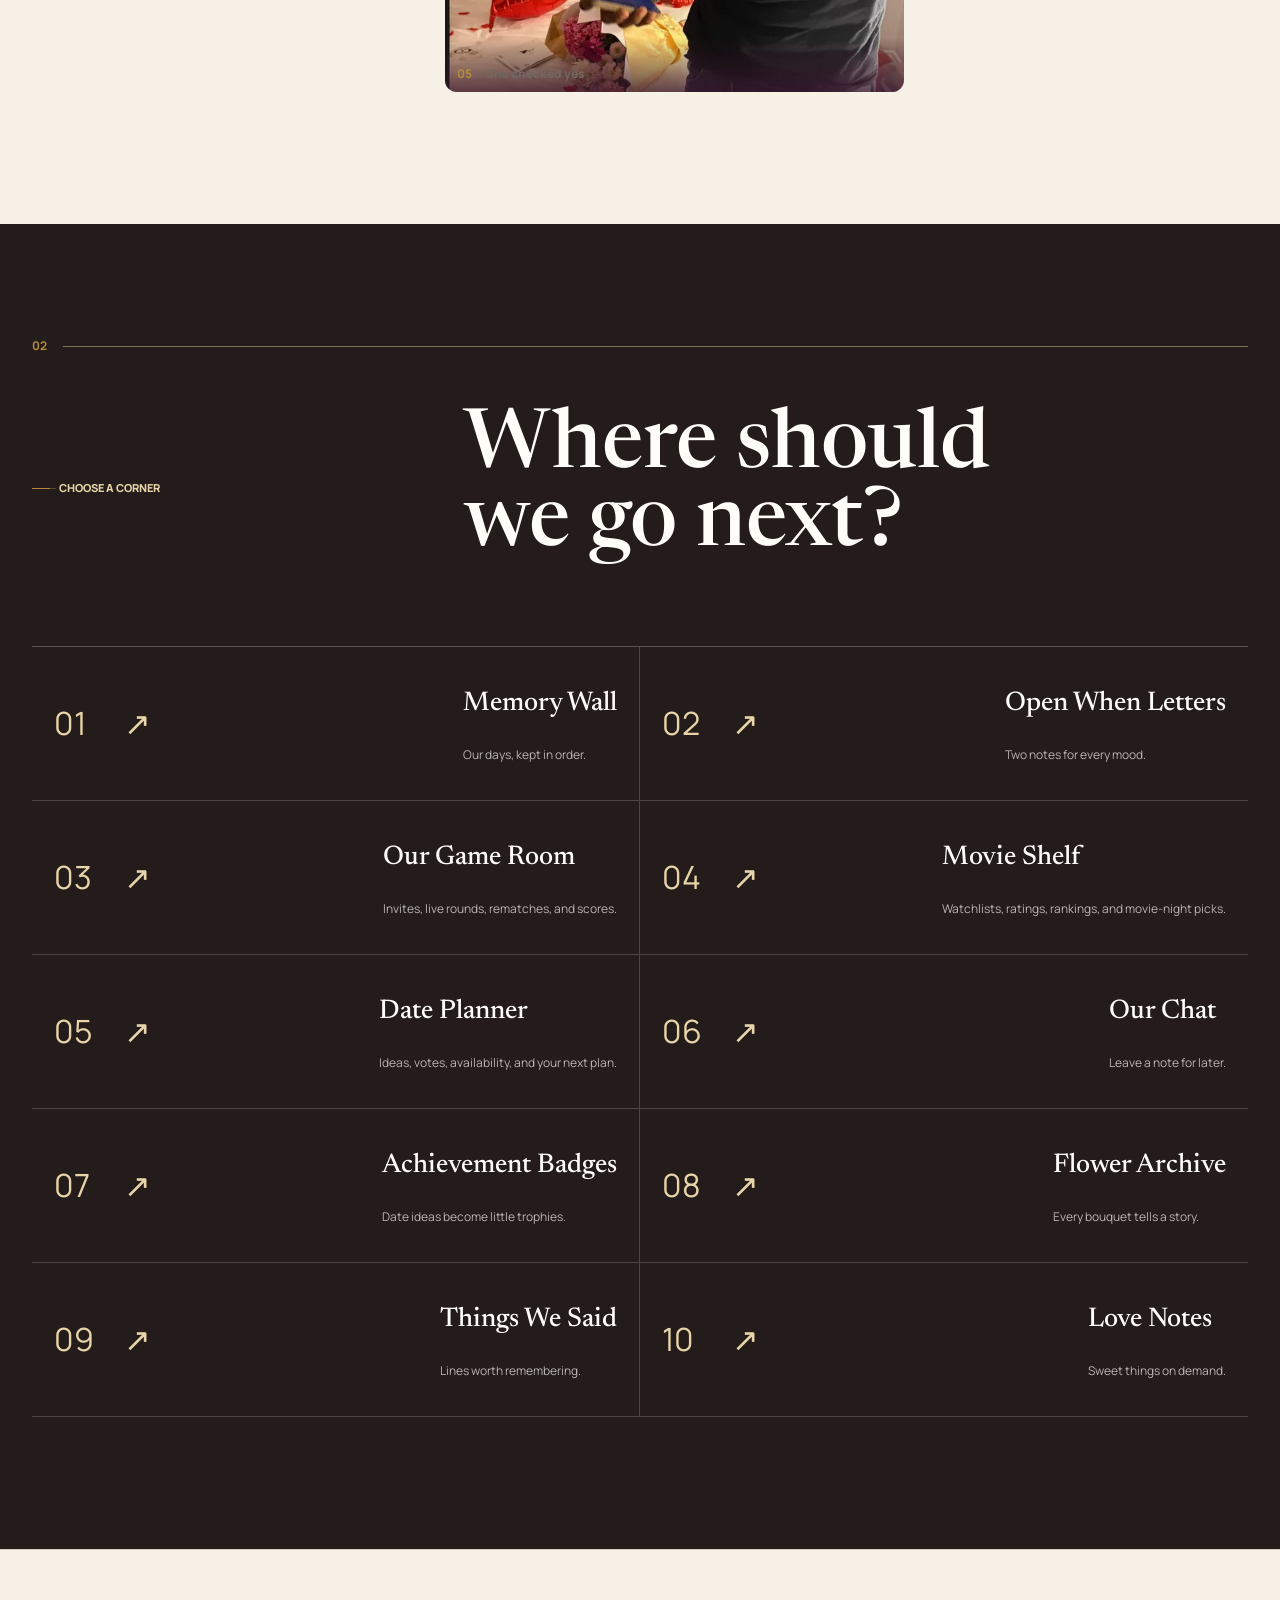
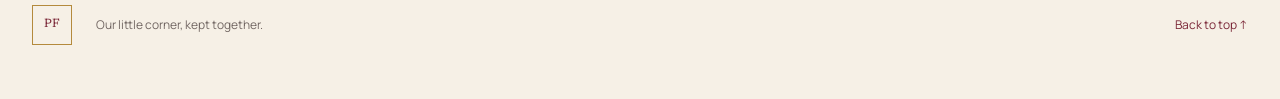
==== commit 41c856df: "Harden multiplayer realtime and offline sync" ====
--- a/index.html
+++ b/index.html
@@ -237,12 +237,12 @@
   <script src="supabase-config.js?v=20260824-1"></script>
   <script src="auth.js?v=20260824-2"></script>
   <script src="content-repository.js?v=20260825-2"></script>
-  <script src="offline-outbox.js?v=20260825-2"></script>
+  <script src="offline-outbox.js?v=20260825-3"></script>
   <script src="recycle-bin.js?v=20260825-1"></script>
-  <script src="corner-realtime.js?v=20260824-1"></script>
-  <script src="script.js?v=20260825-11"></script>
+  <script src="corner-realtime.js?v=20260825-2"></script>
+  <script src="script.js?v=20260825-12"></script>
   <script src="app-enhancements.js?v=20260824-6"></script>
-  <script src="games-plus.js?v=20260824-6"></script>
+  <script src="games-plus.js?v=20260825-7"></script>
   <script src="couple-hub.js?v=20260825-7"></script>
 </body>
 </html>
